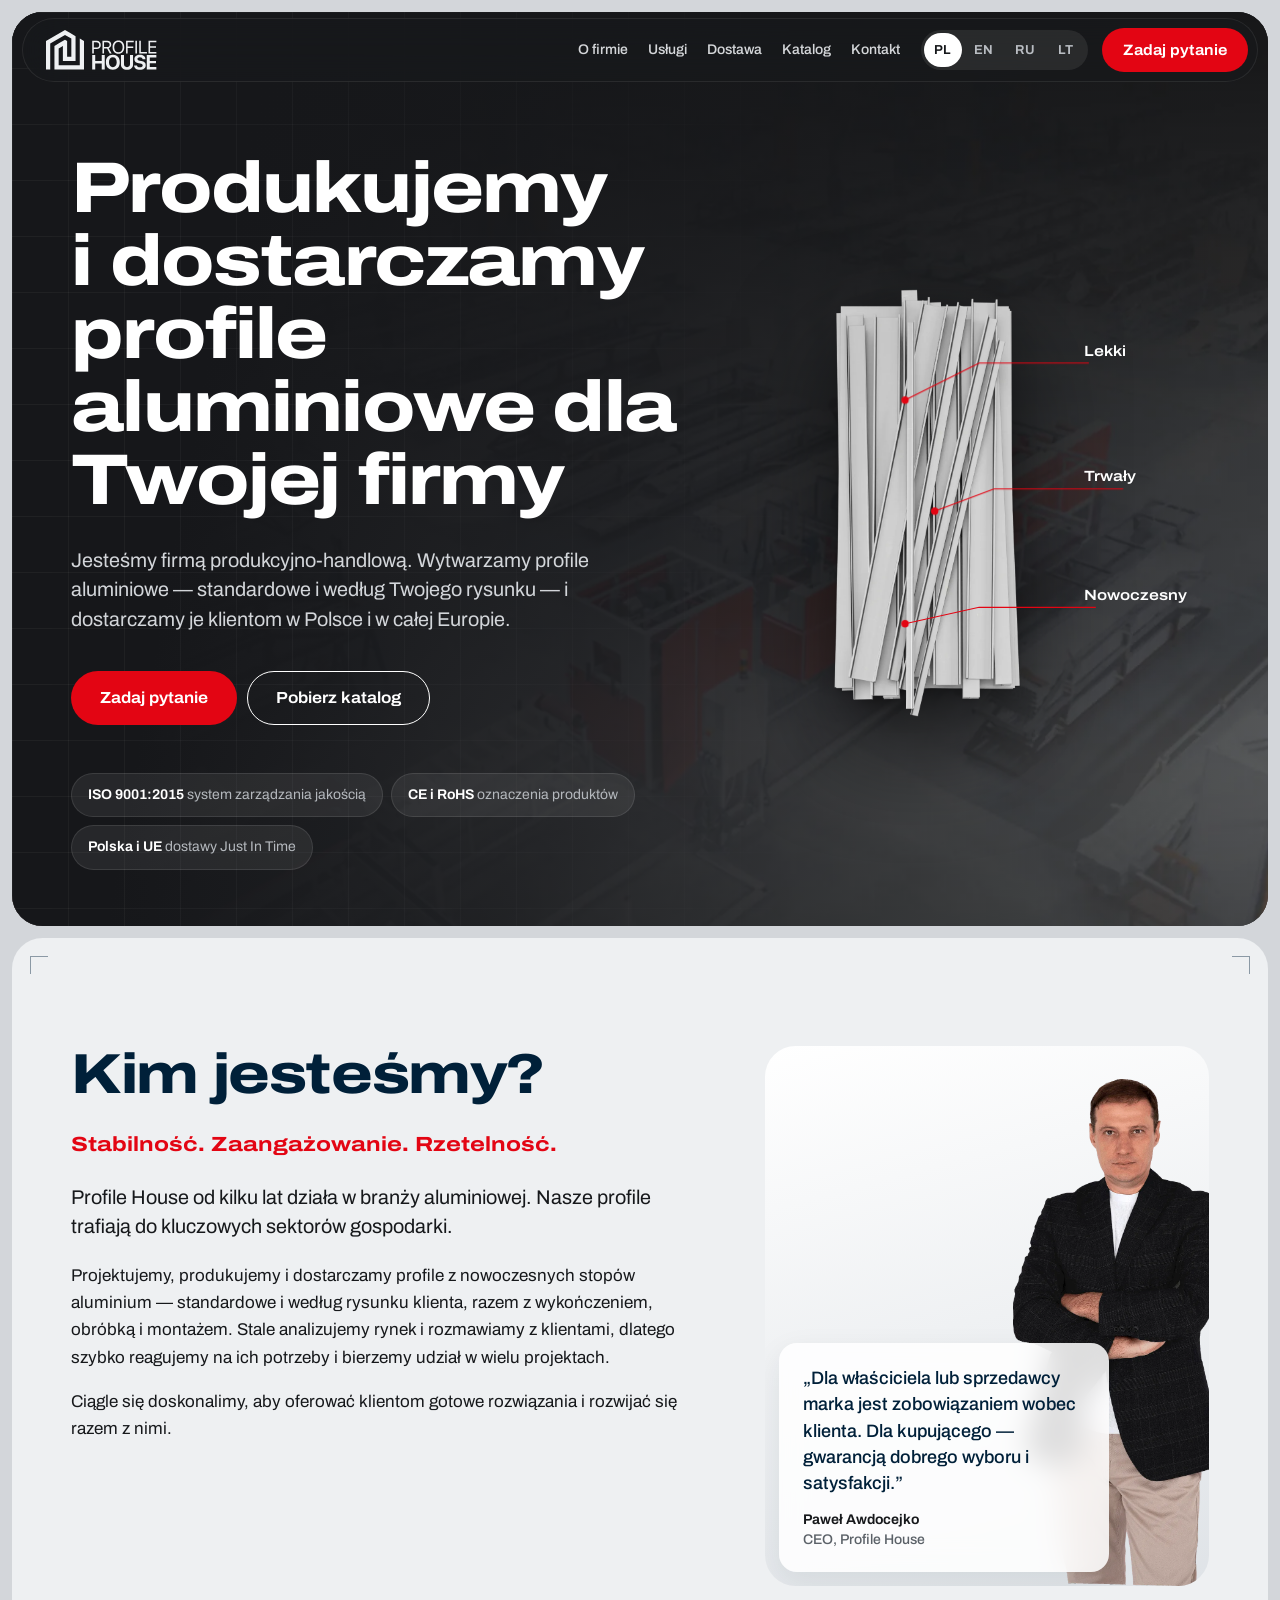
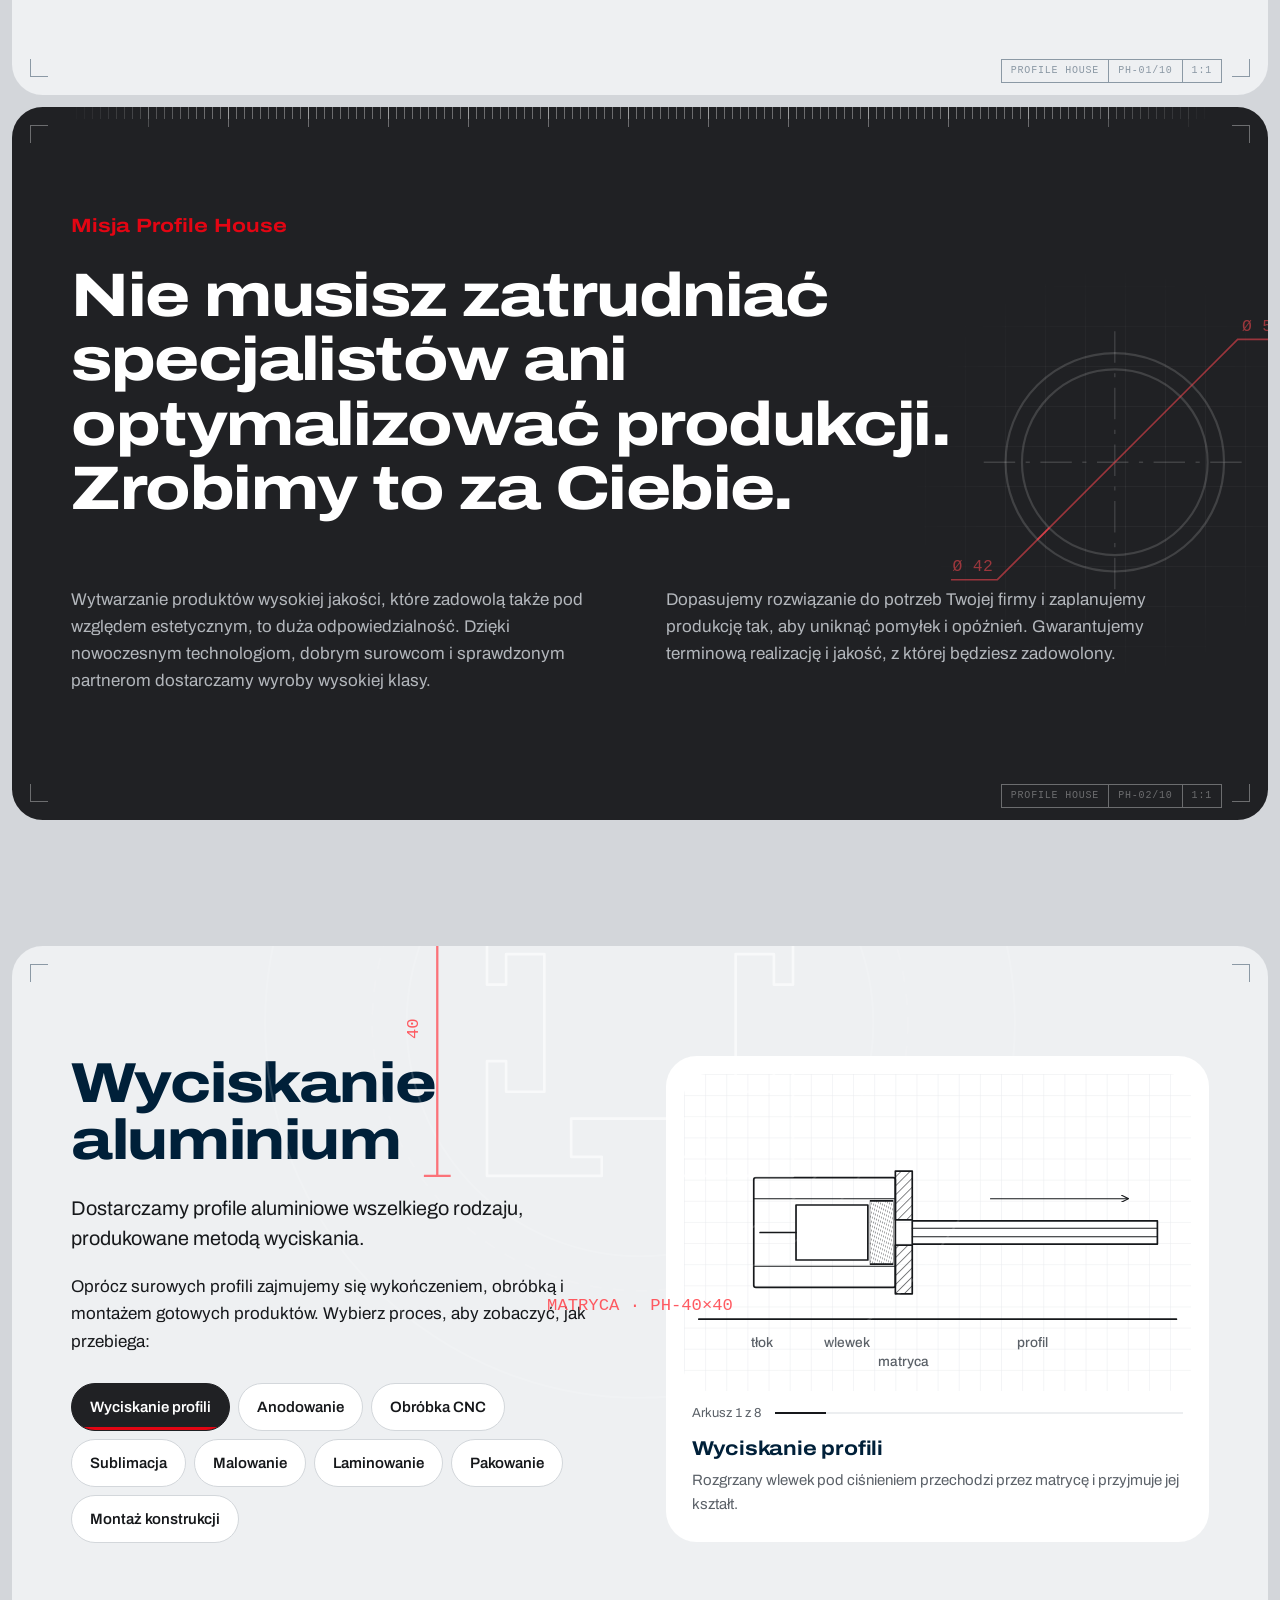
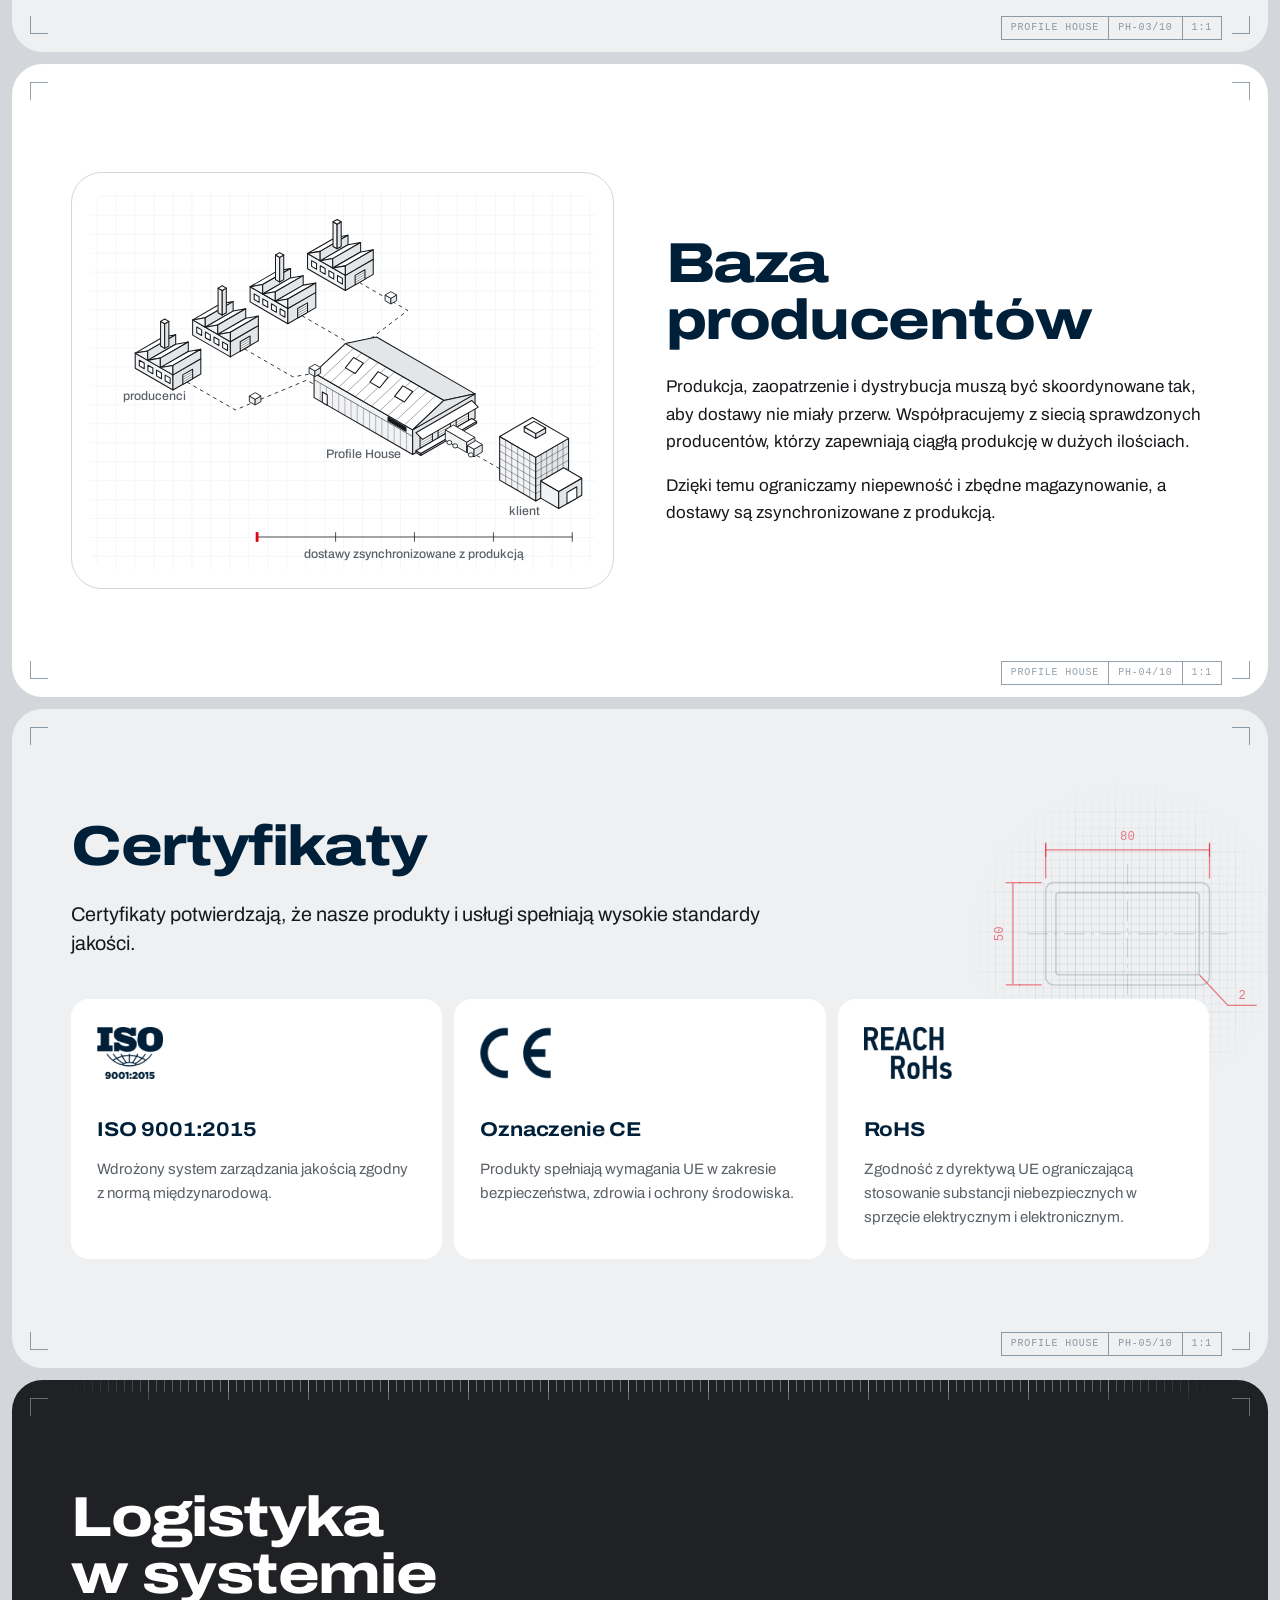
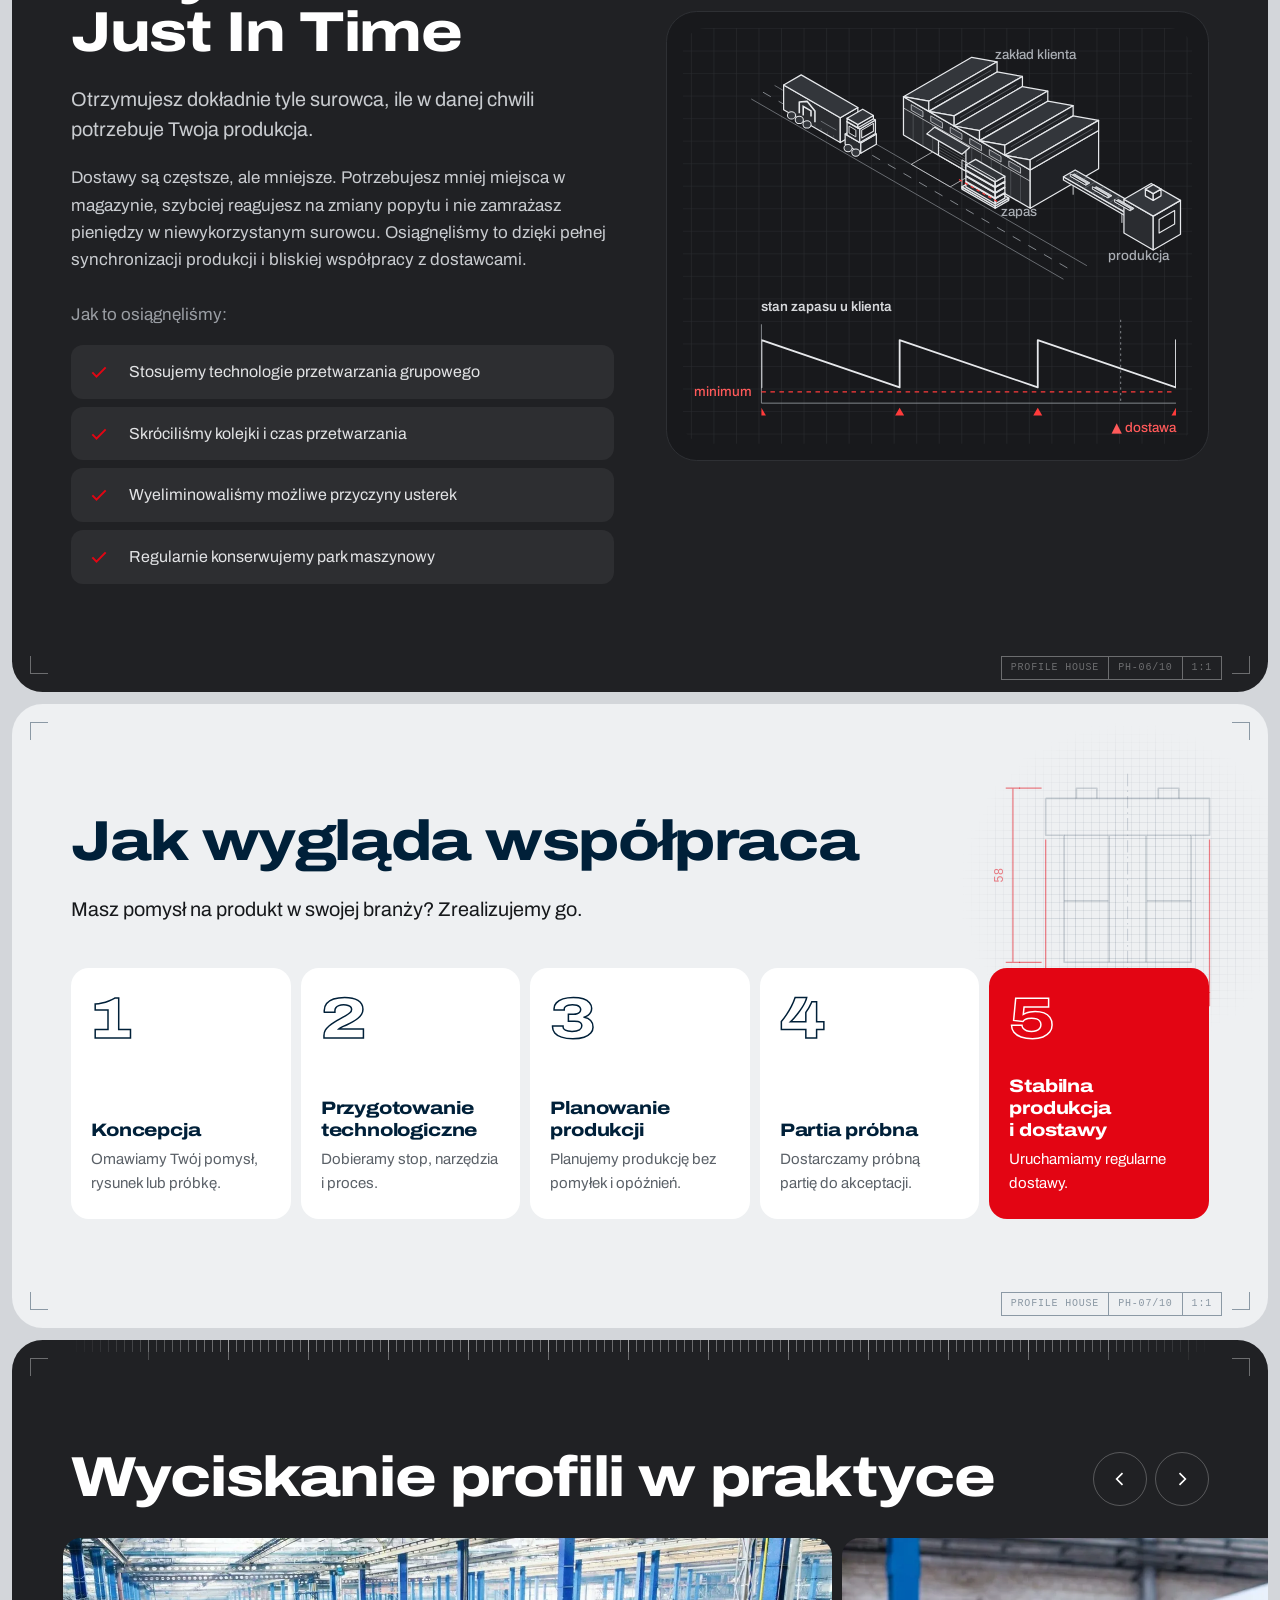
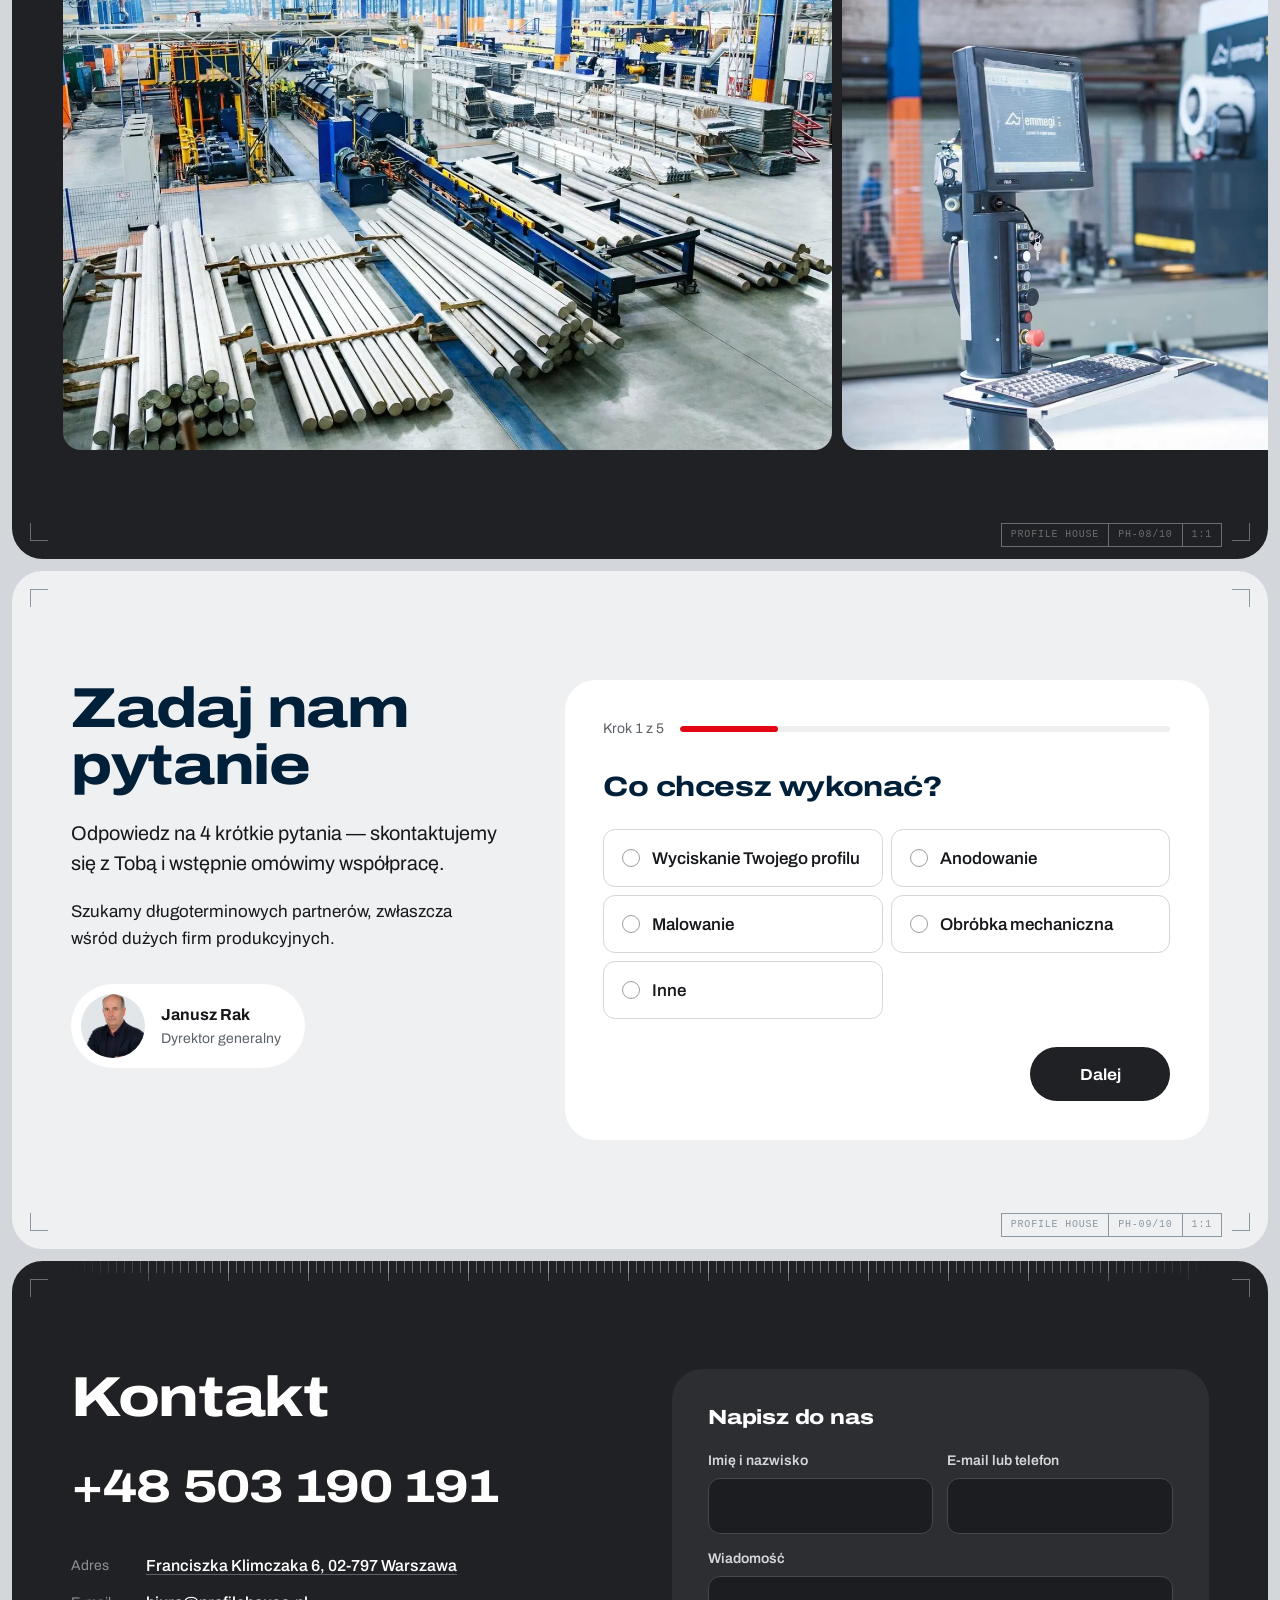
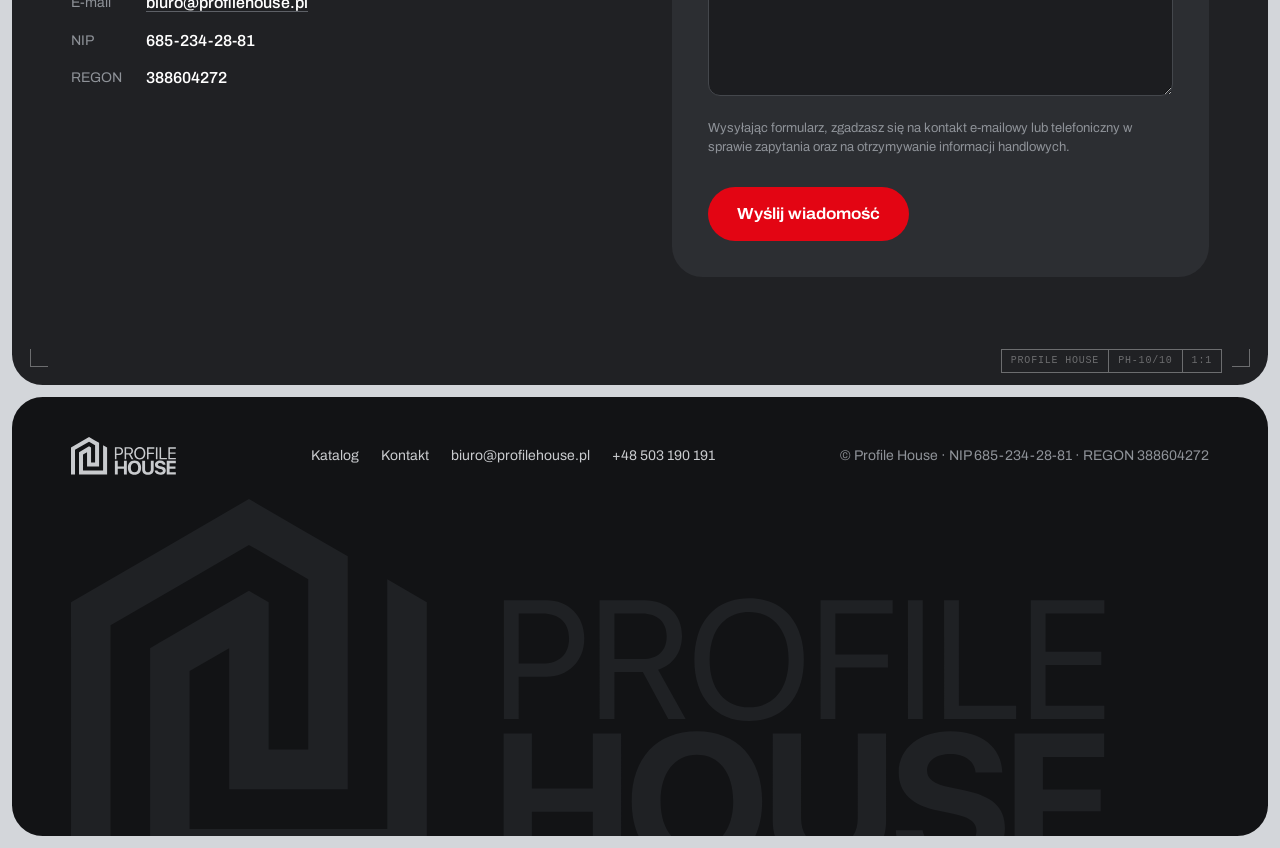
==== index.html @ 6f0127ea "Matryca z prostych bloków przesuwanych przez GPU, wewnątrz sekcji - brak przerysowywania przy przewi" ====
<!doctype html>
<html lang="pl">
<head>
<meta charset="utf-8">
<meta name="viewport" content="width=device-width,initial-scale=1">
<title>Profile House — producent i dostawca profili aluminiowych</title>
<meta name="description" content="Produkujemy i dostarczamy profile aluminiowe dla firm w Polsce i w Europie: wyciskanie, anodowanie, obróbka CNC, malowanie, montaż. Dostawy Just In Time.">
<link rel="canonical" href="https://profilehouse.pl/">
<link rel="alternate" hreflang="pl" href="https://profilehouse.pl/">
<link rel="alternate" hreflang="en" href="https://profilehouse.pl/en/">
<link rel="alternate" hreflang="ru" href="https://profilehouse.pl/ru/">
<link rel="alternate" hreflang="lt" href="https://profilehouse.pl/lt/">
<link rel="alternate" hreflang="x-default" href="https://profilehouse.pl/">
<meta property="og:type" content="website">
<meta property="og:locale" content="pl_PL">
<meta property="og:title" content="Profile House — producent i dostawca profili aluminiowych">
<meta property="og:description" content="Produkujemy i dostarczamy profile aluminiowe dla firm w Polsce i w Europie: wyciskanie, anodowanie, obróbka CNC, malowanie, montaż. Dostawy Just In Time.">
<meta property="og:url" content="https://profilehouse.pl/">
<meta property="og:image" content="https://profilehouse.pl/assets/img/plant.webp">
<meta name="theme-color" content="#202124">
<link rel="icon" href="/assets/favicon.png" type="image/png">
<link rel="apple-touch-icon" href="/assets/apple-touch-icon.png">
<link rel="preload" href="/assets/fonts/archivo-latin-wdth-normal.woff2" as="font" type="font/woff2" crossorigin>
<link rel="stylesheet" href="/assets/site.css?v=b32b42c3">
<script src="/assets/site.js?v=36290773" defer></script>
</head>
<body>
<a class="skip" href="#main">Przejdź do treści</a>
<header class="hdr">
  <div class="wrap">
    <a class="logo" href="/" aria-label="Profile House — strona główna"><svg aria-hidden="true" focusable="false" xmlns="http://www.w3.org/2000/svg" width="243" height="80" viewBox="0 0 243 80" fill="none"> <path d="M92.4609 21.6348V47H95.625V37.9473H101.479C106.242 37.9473 109.635 34.5898 109.635 29.7734C109.635 24.9746 106.277 21.6348 101.514 21.6348H92.4609ZM95.625 24.4473H100.688C104.326 24.4473 106.383 26.416 106.383 29.7734C106.383 33.1484 104.309 35.1348 100.688 35.1348H95.625V24.4473ZM116.077 36.9629H122.142L127.574 47H131.283L125.411 36.4707C128.593 35.4688 130.509 32.7266 130.509 29.1934C130.509 24.623 127.31 21.6348 122.423 21.6348H112.913V47H116.077V36.9629ZM116.077 24.4473H122.001C125.271 24.4473 127.24 26.2578 127.24 29.2988C127.24 32.4102 125.394 34.168 122.142 34.168H116.077V24.4473ZM144.844 21.2129C137.655 21.2129 133.155 26.2754 133.155 34.3262C133.155 42.377 137.655 47.4219 144.844 47.4219C152.034 47.4219 156.534 42.377 156.534 34.3262C156.534 26.2754 152.034 21.2129 144.844 21.2129ZM144.844 24.1309C150.03 24.1309 153.282 28.0684 153.282 34.3262C153.282 40.5664 150.03 44.5039 144.844 44.5039C139.659 44.5039 136.407 40.5664 136.407 34.3262C136.407 28.0684 139.659 24.1309 144.844 24.1309ZM163.275 47V36.0137H174.508V33.2012H163.275V24.4824H175.51V21.6348H160.111V47H163.275ZM181.935 47V21.6348H178.771V47H181.935ZM201.895 44.1523H189.661V21.6348H186.497V47H201.895V44.1523ZM220.731 44.1523H208.18V35.4336H220.08V32.6211H208.18V24.4824H220.731V21.6348H205.016V47H220.731V44.1523ZM117.507 79V50.1118H111.461V61.8433H98.4482V50.1118H92.4023V79H98.4482V66.8281H111.461V79H117.507ZM133.704 49.6113C125.136 49.6113 119.771 55.3569 119.771 64.5659C119.771 73.7549 125.136 79.4805 133.704 79.4805C142.253 79.4805 147.638 73.7549 147.638 64.5659C147.638 55.3569 142.253 49.6113 133.704 49.6113ZM133.704 54.6562C138.429 54.6562 141.452 58.5 141.452 64.5659C141.452 70.6118 138.429 74.4355 133.704 74.4355C128.96 74.4355 125.937 70.6118 125.937 64.5659C125.937 58.5 128.98 54.6562 133.704 54.6562ZM155.948 50.1118H149.902V68.79C149.902 75.1562 154.606 79.4805 162.013 79.4805C169.401 79.4805 174.105 75.1562 174.105 68.79V50.1118H168.059V68.1895C168.059 71.8931 165.877 74.3154 162.013 74.3154C158.13 74.3154 155.948 71.8931 155.948 68.1895V50.1118ZM176.189 70.752C176.369 76.1973 180.954 79.4805 187.84 79.4805C195.067 79.4805 199.492 75.917 199.492 70.2715C199.492 65.8872 196.829 63.4248 190.723 62.2036L187.66 61.583C184.257 60.9023 182.855 59.8013 182.855 58.0195C182.855 55.8975 184.857 54.4961 187.84 54.4961C190.883 54.4961 193.025 55.9775 193.226 58.4399H198.931C198.831 53.1348 194.587 49.6113 187.84 49.6113C181.414 49.6113 176.809 53.1147 176.809 58.3999C176.809 62.7041 179.632 65.4668 185.398 66.6079L188.441 67.2085C192.064 67.9492 193.426 69.0303 193.426 70.9321C193.426 73.0542 191.224 74.6157 188 74.6157C184.717 74.6157 182.275 73.1743 181.894 70.752H176.189ZM220.694 73.9951H207.601V66.708H219.953V62.0635H207.601V55.0967H220.694V50.1118H201.555V79H220.694V73.9951Z" fill="currentColor"></path> <path fill-rule="evenodd" clip-rule="evenodd" d="M8.44483 79V26.9547C18.296 21.2388 28.1489 15.5212 38 9.80348L50.669 17.1548C50.669 29.2819 50.669 41.4074 50.669 53.5345H42.2207C42.2207 43.041 42.2207 32.5474 42.2207 22.0556L37.9982 19.6052C30.9615 23.6893 23.9247 27.7733 16.8879 31.8574C16.8879 47.5704 16.8879 63.287 16.8879 79C36.5902 79 56.2977 79 76 79V22.0556L67.5552 17.1548V70.5133C53.4816 70.5133 39.4046 70.5133 25.331 70.5133C25.331 59.2592 25.331 48.0087 25.331 36.7547L33.7758 31.8556C33.7758 41.9091 33.7758 51.9678 33.7758 62.0213C42.2207 62.0213 50.6673 62.0213 59.1121 62.0213C59.1121 45.4316 59.1121 28.8436 59.1121 12.2504C52.0736 8.1681 45.0385 4.08405 38 0C25.3327 7.35305 12.6673 14.7026 0 22.0556V70.5098L8.44483 79ZM0 78.9982L8.44483 79L0 70.5098V78.9982Z" fill="currentColor"></path> </svg> </a>
    <button class="burger" aria-expanded="false" aria-controls="menu" aria-label="Menu"><span></span><span></span><span></span></button>
    <div class="menu" id="menu">
      <nav class="nav" aria-label="Menu"><a href="/#o-firmie">O firmie</a><a href="/#uslugi">Usługi</a><a href="/#dostawa">Dostawa</a><a href="/katalog/">Katalog</a><a href="/#kontakt">Kontakt</a></nav>
      <div class="hdr-cta">
        <nav class="langs" aria-label="Język"><a href="/" hreflang="pl" lang="pl" title="Polski" aria-current="true">PL</a><a href="/en/" hreflang="en" lang="en" title="English">EN</a><a href="/ru/" hreflang="ru" lang="ru" title="Русский">RU</a><a href="/lt/" hreflang="lt" lang="lt" title="Lietuvių">LT</a></nav>
        <a class="hdr-tel" href="tel:+48503190191">+48 503 190 191</a>
        <a class="btn btn-primary" href="/#pytanie">Zadaj pytanie</a>
      </div>
    </div>
  </div>
</header>
<main id="main">
<section class="hero">
  <div class="hero-bg" aria-hidden="true"></div>
  <div class="wrap">
    <div>
      <h1>Produkujemy i dostarczamy profile aluminiowe dla Twojej firmy</h1>
      <p class="lead">Jesteśmy firmą produkcyjno-handlową. Wytwarzamy profile aluminiowe — standardowe i według Twojego rysunku — i dostarczamy je klientom w Polsce i w całej Europie.</p>
      <div class="btns">
        <a class="btn btn-primary" href="#pytanie">Zadaj pytanie</a>
        <a class="btn btn-ghost" href="/katalog/"><span>Pobierz katalog</span></a>
      </div>
      <div class="hero-facts"><span><b>ISO 9001:2015</b> system zarządzania jakością</span><span><b>CE i RoHS</b> oznaczenia produktów</span><span><b>Polska i UE</b> dostawy Just In Time</span></div>
    </div>
    <div class="spec" aria-hidden="true">
      <img src="/assets/img/hero-profiles.webp" alt="" width="649" height="1324" fetchpriority="high">
      <svg viewBox="0 0 560 600">
        <g><circle class="dot" cx="150" cy="150" r="5"/><path class="ldr" d="M150 150 L250 100 H540"/><text x="392" y="90">Lekki</text></g>
        <g><circle class="dot" cx="190" cy="300" r="5"/><path class="ldr" d="M190 300 L270 270 H540"/><text x="392" y="260">Trwały</text></g>
        <g><circle class="dot" cx="150" cy="452" r="5"/><path class="ldr" d="M150 452 L250 430 H540"/><text x="392" y="420">Nowoczesny</text></g>
      </svg>
    </div>
  </div>
</section>

<section class="sec" id="o-firmie"><div class="bp" aria-hidden="true"><i class="bp-c bp-c0"></i><i class="bp-c bp-c1"></i><i class="bp-c bp-c2"></i><i class="bp-c bp-c3"></i><div class="bp-stamp"><span>PROFILE HOUSE</span><span>PH-01/10</span><span>1:1</span></div></div>
  <div class="wrap split wide-a">
    <div class="a h-block">
      <h2>Kim jesteśmy?</h2>
      <p class="values">Stabilność. Zaangażowanie. Rzetelność.</p>
      <p class="lead">Profile House od kilku lat działa w branży aluminiowej. Nasze profile trafiają do kluczowych sektorów gospodarki.</p>
      <p>Projektujemy, produkujemy i dostarczamy profile z nowoczesnych stopów aluminium — standardowe i według rysunku klienta, razem z wykończeniem, obróbką i montażem. Stale analizujemy rynek i rozmawiamy z klientami, dlatego szybko reagujemy na ich potrzeby i bierzemy udział w wielu projektach.</p>
      <p>Ciągle się doskonalimy, aby oferować klientom gotowe rozwiązania i rozwijać się razem z nimi.</p>
    </div>
    <div class="b">
      <figure class="ceo">
        <blockquote>„Dla właściciela lub sprzedawcy marka jest zobowiązaniem wobec klienta. Dla kupującego — gwarancją dobrego wyboru i satysfakcji.”<cite><b>Paweł Awdocejko</b><br>CEO, Profile House</cite></blockquote>
        <img src="/assets/img/ceo.webp" alt="Paweł Awdocejko, CEO Profile House" loading="lazy" width="700" height="1663">
      </figure>
    </div>
  </div>
</section>

<section class="sec dark mission"><div class="bp" aria-hidden="true"><i class="bp-c bp-c0"></i><i class="bp-c bp-c1"></i><i class="bp-c bp-c2"></i><i class="bp-c bp-c3"></i><div class="bp-art bp-r"><div class="bp-grid"></div><svg class="bp-draw" viewBox="-70 -60 300 290" fill="none"><circle class="ln" pathLength="1" cx="80" cy="80" r="80"/><circle class="ln" pathLength="1" cx="80" cy="80" r="68"/><path class="cl" pathLength="1" d="M80 -16 V176 M-16 80 H176"/><path class="dim" pathLength="1" d="M23.4 136.6 L136.6 23.4 L170 -10 H206"/><text x="188" y="-16" text-anchor="middle">Ø 50</text><path class="dim" pathLength="1" d="M32 128 L-6 166 H-40"/><text x="-24" y="160" text-anchor="middle">Ø 42</text></svg></div><div class="bp-stamp"><span>PROFILE HOUSE</span><span>PH-02/10</span><span>1:1</span></div></div>
  <div class="wrap">
    <h2 class="kicker-h">Misja Profile House</h2>
    <p class="statement">Nie musisz zatrudniać specjalistów ani optymalizować produkcji. Zrobimy to za Ciebie.</p>
    <div class="split"><p class="a">Wytwarzanie produktów wysokiej jakości, które zadowolą także pod względem estetycznym, to duża odpowiedzialność. Dzięki nowoczesnym technologiom, dobrym surowcom i sprawdzonym partnerom dostarczamy wyroby wysokiej klasy.</p><p class="b">Dopasujemy rozwiązanie do potrzeb Twojej firmy i zaplanujemy produkcję tak, aby uniknąć pomyłek i opóźnień. Gwarantujemy terminową realizację i jakość, z której będziesz zadowolony.</p></div>
  </div>
</section>

<section class="sec" id="uslugi" data-die="matryca"><div class="bp" aria-hidden="true"><i class="bp-c bp-c0"></i><i class="bp-c bp-c1"></i><i class="bp-c bp-c2"></i><i class="bp-c bp-c3"></i><div class="bp-stamp"><span>PROFILE HOUSE</span><span>PH-03/10</span><span>1:1</span></div></div>
  <div class="wrap split center">
    <div class="a h-block">
      <h2>Wyciskanie aluminium</h2>
      <p class="lead">Dostarczamy profile aluminiowe wszelkiego rodzaju, produkowane metodą wyciskania.</p>
      <p>Oprócz surowych profili zajmujemy się wykończeniem, obróbką i montażem gotowych produktów. Wybierz proces, aby zobaczyć, jak przebiega:</p>
      <ul class="svc-list" data-proc-chips><li><button type="button" class="chip" data-step="0" data-desc="Rozgrzany wlewek pod ciśnieniem przechodzi przez matrycę i przyjmuje jej kształt." aria-pressed="true">Wyciskanie profili</button></li><li><button type="button" class="chip" data-step="1" data-desc="Elektrochemiczna powłoka tlenkowa chroni profil przed korozją i może nadać mu kolor." aria-pressed="false">Anodowanie</button></li><li><button type="button" class="chip" data-step="2" data-desc="Wiercimy, frezujemy i tniemy profile na wymiar według rysunku." aria-pressed="false">Obróbka CNC</button></li><li><button type="button" class="chip" data-step="3" data-desc="Wzór, na przykład drewna, przenosimy z papieru na powierzchnię profilu w wysokiej temperaturze." aria-pressed="false">Sublimacja</button></li><li><button type="button" class="chip" data-step="4" data-desc="Pokrywamy profil trwałą powłoką lakierniczą w wybranym kolorze." aria-pressed="false">Malowanie</button></li><li><button type="button" class="chip" data-step="5" data-desc="Rolki dociskają folię dekoracyjną lub ochronną do powierzchni profilu." aria-pressed="false">Laminowanie</button></li><li><button type="button" class="chip" data-step="6" data-desc="Układamy profile w wiązki, spinamy taśmą i zabezpieczamy do transportu." aria-pressed="false">Pakowanie</button></li><li><button type="button" class="chip" data-step="7" data-desc="Z gotowych profili składamy kompletne konstrukcje." aria-pressed="false">Montaż konstrukcji</button></li></ul>
    </div>
    <figure class="b proc" data-proc>
      <svg class="proc-svg" viewBox="0 0 480 300" role="img" aria-labelledby="proc-title">
  <defs>
    <pattern id="pgrid" width="20" height="20" patternUnits="userSpaceOnUse"><path d="M20 0H0V20" fill="none" stroke="#e9ebee" stroke-width="1"/></pattern>
    <pattern id="phatch" width="6" height="6" patternUnits="userSpaceOnUse" patternTransform="rotate(45)"><path d="M0 0V6" stroke="#16181b" stroke-width="1"/></pattern>
    <pattern id="phatch2" width="5" height="5" patternUnits="userSpaceOnUse" patternTransform="rotate(-45)"><path d="M0 0V5" stroke="#16181b" stroke-width="1.6"/></pattern>
    <marker id="parr" viewBox="0 0 10 10" refX="9" refY="5" markerWidth="7" markerHeight="7" orient="auto"><path d="M0 0L10 5L0 10" fill="none" stroke="#16181b" stroke-width="1.5"/></marker>
  </defs>
  <rect width="480" height="300" fill="url(#pgrid)"/>

  <!-- 1 Wytłaczanie -->
  <g class="stage" data-s="0">
    <path class="ln draw" pathLength="1" d="M14 232H466"/>
    <rect class="ln draw" pathLength="1" x="66" y="98" width="134" height="104" rx="2"/>
    <path class="ln draw thin" pathLength="1" d="M66 118H200M66 182H200"/>
    <rect class="ln hatch billet" x="110" y="120" width="88" height="60"/>
    <g class="ram"><rect class="ln wf" x="40" y="124" width="68" height="52"/><path class="ln" d="M6 150H40"/></g>
    <rect class="ln hatch" x="200" y="92" width="16" height="46"/><rect class="ln hatch" x="200" y="162" width="16" height="46"/>
    <g class="extr"><rect class="ln wf" x="216" y="139" width="232" height="22"/><path class="ln thin" d="M216 146H448M216 154H448"/></g>
    <path class="ln thin draw" pathLength="1" d="M290 118H420" marker-end="url(#parr)"/>
    <g class="lbls" text-anchor="middle"><text x="74" y="258">tłok</text><text x="154" y="258">wlewek</text><text x="208" y="276">matryca</text><text x="330" y="258">profil</text></g>
  </g>

  <!-- 2 Anodowanie -->
  <g class="stage" data-s="1">
    <path class="ln draw" pathLength="1" d="M50 46H430"/>
    <path class="ln draw" pathLength="1" d="M106 112V252H374V112"/>
    <path class="ln thin wave" d="M117 150q11-6 22 0t22 0t22 0t22 0t22 0t22 0t22 0t22 0t22 0t22 0t22 0"/>
    <path class="ln thick" d="M126 138V236M354 138V236"/>
    <g class="lbls"><text x="121" y="132">+</text><text x="349" y="132">−</text></g>
    <g class="dip"><path class="ln thin" d="M200-140V188M280-140V188"/><rect class="ln wf" x="165" y="188" width="150" height="22"/><path class="ln thin" d="M165 199H315"/></g>
    <g class="bubbles"><circle cx="180" cy="230" r="3"/><circle cx="214" cy="236" r="2.5"/><circle cx="250" cy="228" r="3.5"/><circle cx="286" cy="234" r="2.5"/><circle cx="306" cy="226" r="3"/></g>
    <g class="lbls"><text x="240" y="276" text-anchor="middle">kąpiel elektrolityczna</text></g>
  </g>

  <!-- 3 Obróbka CNC -->
  <g class="stage" data-s="2">
    <path class="ln draw" pathLength="1" d="M24 30H456"/>
    <rect class="ln draw" pathLength="1" x="40" y="216" width="400" height="14"/>
    <rect class="ln hatch" x="66" y="176" width="16" height="40"/><rect class="ln hatch" x="398" y="176" width="16" height="40"/>
    <rect class="ln wf" x="60" y="190" width="360" height="26"/>
    <g class="holes"><circle class="ln wf" cx="130" cy="203" r="5"/><circle class="ln wf" cx="200" cy="203" r="5"/><circle class="ln wf" cx="270" cy="203" r="5"/><circle class="ln wf" cx="340" cy="203" r="5"/></g>
    <g class="spindle"><rect class="ln wf" x="-24" y="30" width="48" height="66"/><path class="ln thin" d="M-24 48H24M-24 60H24"/><rect class="ln wf" x="-10" y="96" width="20" height="30"/><path class="ln wf" d="M-4 126V158L0 170L4 158V126Z"/></g>
    <g class="lbls"><text x="240" y="258" text-anchor="middle">wiercenie według rysunku</text></g>
  </g>

  <!-- 4 Sublimacja -->
  <g class="stage" data-s="3">
    <rect class="ln hatch draw" pathLength="1" x="50" y="64" width="380" height="26"/>
    <g class="heat"><path class="ln thin" d="M90 100q6 8 0 16t0 16"/><path class="ln thin" d="M150 100q6 8 0 16t0 16"/><path class="ln thin" d="M210 100q6 8 0 16t0 16"/><path class="ln thin" d="M270 100q6 8 0 16t0 16"/><path class="ln thin" d="M330 100q6 8 0 16t0 16"/><path class="ln thin" d="M390 100q6 8 0 16t0 16"/></g>
    <path class="ln thin dashed" d="M40 146H440"/>
    <rect class="ln wf" x="50" y="152" width="380" height="40"/>
    <g class="grain">
      <path class="ln thin draw2" pathLength="1" d="M50 161C150 156 250 169 430 161"/>
      <path class="ln thin draw2" pathLength="1" d="M50 171C140 177 220 160 270 168S360 176 430 172"/>
      <path class="ln thin draw2" pathLength="1" d="M50 182C160 186 300 177 430 183"/>
      <ellipse class="ln thin draw2" pathLength="1" cx="262" cy="171" rx="16" ry="5"/>
    </g>
    <g class="lbls"><text x="50" y="56">grzałka</text><text x="430" y="140" text-anchor="end">papier transferowy</text><text x="240" y="222" text-anchor="middle">wzór drewna na profilu</text></g>
  </g>

  <!-- 5 Malowanie -->
  <g class="stage" data-s="4">
    <path class="ln draw" pathLength="1" d="M30 40H450"/>
    <rect class="ln wf" x="60" y="180" width="360" height="34"/>
    <rect class="coat" x="60" y="180" width="360" height="34" fill="url(#phatch2)"/>
    <rect class="ln" x="60" y="180" width="360" height="34" fill="none"/>
    <g class="gun">
      <path class="ln thin" d="M60 40V66"/>
      <rect class="ln wf" x="40" y="66" width="40" height="40" rx="3"/>
      <path class="ln wf" d="M80 80H112V92H80"/>
      <path class="ln wf" d="M55 106H65L62 126H58Z"/>
      <path class="ln thin dashed" d="M60 126L38 178M60 126L82 178"/>
      <g class="spray"><circle cx="52" cy="146" r="1.4"/><circle cx="66" cy="152" r="1.4"/><circle cx="58" cy="162" r="1.4"/><circle cx="72" cy="168" r="1.4"/><circle cx="46" cy="170" r="1.4"/><circle cx="62" cy="140" r="1.4"/></g>
    </g>
    <g class="lbls"><text x="60" y="242">powłoka lakiernicza</text></g>
  </g>

  <!-- 6 Laminowanie -->
  <g class="stage" data-s="5">
    <g class="roll"><circle class="ln wf" cx="96" cy="70" r="26"/><circle class="ln" cx="96" cy="70" r="8"/><path class="ln thin" d="M96 44V96M70 70H122"/></g>
    <path class="ln draw" pathLength="1" d="M114 89L228 160"/>
    <rect class="ln wf" x="30" y="165" width="420" height="26"/>
    <path class="ln thin" d="M30 178H450"/>
    <path class="layer" pathLength="1" d="M240 164H450"/>
    <g class="roll"><circle class="ln wf" cx="240" cy="136" r="28"/><path class="ln thin" d="M240 108V164M212 136H268M220 116L260 156M260 116L220 156"/><circle class="ln" cx="240" cy="136" r="5"/></g>
    <g class="roll rev"><circle class="ln wf" cx="240" cy="220" r="28"/><path class="ln thin" d="M240 192V248M212 220H268M220 200L260 240M260 200L220 240"/><circle class="ln" cx="240" cy="220" r="5"/></g>
    <path class="ln thin draw" pathLength="1" d="M300 268H420" marker-end="url(#parr)"/>
    <g class="lbls"><text x="128" y="66">folia</text><text x="276" y="118">rolki dociskowe</text></g>
  </g>

  <!-- 7 Pakowanie -->
  <g class="stage" data-s="6">
    <rect class="ln draw" pathLength="1" x="100" y="236" width="280" height="12"/>
    <path class="ln draw" pathLength="1" d="M112 248V266H140V248M226 248V266H254V248M340 248V266H368V248"/>
    <g class="bar b1"><rect class="ln wf" x="120" y="212" width="240" height="22"/><path class="ln thin" d="M120 223H360"/></g>
    <g class="bar b2"><rect class="ln wf" x="120" y="188" width="240" height="22"/><path class="ln thin" d="M120 199H360"/></g>
    <g class="bar b3"><rect class="ln wf" x="120" y="164" width="240" height="22"/><path class="ln thin" d="M120 175H360"/></g>
    <g class="bar b4"><rect class="ln wf" x="120" y="140" width="240" height="22"/><path class="ln thin" d="M120 151H360"/></g>
    <rect class="ln strap s1" pathLength="1" x="164" y="136" width="12" height="100"/>
    <rect class="ln strap s2" pathLength="1" x="304" y="136" width="12" height="100"/>
    <g class="tag"><path class="ln thin" d="M240 136V116"/><rect class="ln wf" x="208" y="90" width="64" height="26" rx="3"/><text x="226" y="108" class="tagt">PH</text></g>
  </g>

  <!-- 8 Montaż konstrukcji -->
  <g class="stage" data-s="7">
    <g class="fb ft"><rect class="ln wf" x="140" y="60" width="200" height="20"/></g>
    <g class="fb fbm"><rect class="ln wf" x="140" y="220" width="200" height="20"/></g>
    <g class="fb fl"><rect class="ln wf" x="140" y="60" width="20" height="180"/></g>
    <g class="fb fr"><rect class="ln wf" x="320" y="60" width="20" height="180"/></g>
    <path class="ln thin miter" d="M140 60L160 80M340 60L320 80M140 240L160 220M340 240L320 220"/>
    <rect class="ln thin dashed glass" x="172" y="92" width="136" height="116"/>
    <g class="screws"><circle class="ln wf" cx="150" cy="70" r="3.5"/><circle class="ln wf" cx="330" cy="70" r="3.5"/><circle class="ln wf" cx="150" cy="230" r="3.5"/><circle class="ln wf" cx="330" cy="230" r="3.5"/></g>
    <g class="dims"><path class="ln thin" d="M140 40H340M140 34V46M340 34V46M370 60V240M364 60H376M364 240H376"/><text x="226" y="34">1200</text><text x="378" y="154">900</text></g>
  </g>
</svg>

      <figcaption class="proc-cap">
        <div class="proc-meta"><span data-proc-num data-tpl="Arkusz {n} z {t}">Arkusz 1 z 8</span><span class="proc-bar"><i data-proc-bar></i></span></div>
        <b id="proc-title" data-proc-name>Wyciskanie profili</b>
        <p data-proc-desc>Rozgrzany wlewek pod ciśnieniem przechodzi przez matrycę i przyjmuje jej kształt.</p>
      </figcaption>
    </figure>
  </div>
</section>

<section class="sec white"><div class="bp" aria-hidden="true"><i class="bp-c bp-c0"></i><i class="bp-c bp-c1"></i><i class="bp-c bp-c2"></i><i class="bp-c bp-c3"></i><div class="bp-stamp"><span>PROFILE HOUSE</span><span>PH-04/10</span><span>1:1</span></div></div>
  <div class="wrap split center">
    <figure class="a proc net"><svg class="net-svg" viewBox="-207 -105 533 399" role="img" aria-label="Schemat: producenci dostarczają towar do Profile House, a stamtąd trafia on do klienta">
<defs><pattern id="ngrid" width="20" height="20" patternUnits="userSpaceOnUse"><path d="M20 0H0V20" fill="none" stroke="#e9ebee" stroke-width="1"/></pattern></defs>
<rect x="-207" y="-105" width="533" height="399" fill="url(#ngrid)"/>
<path class="route" d="M77.1 -8.5 L128.2 21.0 L63.2 70.5 L76.2 78.0" fill="none" stroke="#16181b" stroke-width="0.9" stroke-dasharray="4 4"/>
<path class="route" d="M16.5 26.5 L67.5 56.0 L49.4 78.5 L62.4 86.0" fill="none" stroke="#16181b" stroke-width="0.9" stroke-dasharray="4 4"/>
<path class="route" d="M-44.2 61.5 L6.9 91.0 L35.5 86.5 L48.5 94.0" fill="none" stroke="#16181b" stroke-width="0.9" stroke-dasharray="4 4"/>
<path class="route" d="M-104.8 96.5 L-53.7 126.0 L21.7 94.5 L34.6 102.0" fill="none" stroke="#16181b" stroke-width="0.9" stroke-dasharray="4 4"/>
<path class="route" d="M173.2 158.0 L235.6 194.0" fill="none" stroke="#16181b" stroke-width="0.9" stroke-dasharray="4 4"/>
<g class="fac"><polygon points="22.5,-23.0 62.4,0.0 62.4,-16.0 22.5,-39.0" fill="#f2f3f5" stroke="#16181b" stroke-width="1.1" stroke-linejoin="round"/><polygon points="91.8,-17.0 62.4,0.0 62.4,-16.0 91.8,-33.0" fill="#e3e6e9" stroke="#16181b" stroke-width="1.1" stroke-linejoin="round"/><polygon points="52.0,-56.0 65.2,-58.3 35.8,-41.3 22.5,-39.0" fill="#ffffff" stroke="#16181b" stroke-width="1.1" stroke-linejoin="round"/><polygon points="22.5,-39.0 35.8,-31.3 35.8,-41.3" fill="#f2f3f5" stroke="#16181b" stroke-width="1.1" stroke-linejoin="round"/><polygon points="65.2,-48.3 35.8,-31.3 35.8,-41.3 65.2,-58.3" fill="#e3e6e9" stroke="#16181b" stroke-width="1.1" stroke-linejoin="round" class="glass"/><polygon points="65.2,-48.3 78.5,-50.7 49.1,-33.7 35.8,-31.3" fill="#ffffff" stroke="#16181b" stroke-width="1.1" stroke-linejoin="round"/><polygon points="35.8,-31.3 49.1,-23.7 49.1,-33.7" fill="#f2f3f5" stroke="#16181b" stroke-width="1.1" stroke-linejoin="round"/><polygon points="78.5,-40.7 49.1,-23.7 49.1,-33.7 78.5,-50.7" fill="#e3e6e9" stroke="#16181b" stroke-width="1.1" stroke-linejoin="round" class="glass"/><polygon points="78.5,-40.7 91.8,-43.0 62.4,-26.0 49.1,-23.7" fill="#ffffff" stroke="#16181b" stroke-width="1.1" stroke-linejoin="round"/><polygon points="49.1,-23.7 62.4,-16.0 62.4,-26.0" fill="#f2f3f5" stroke="#16181b" stroke-width="1.1" stroke-linejoin="round"/><polygon points="91.8,-33.0 62.4,-16.0 62.4,-26.0 91.8,-43.0" fill="#e3e6e9" stroke="#16181b" stroke-width="1.1" stroke-linejoin="round" class="glass"/><polygon points="26.8,-25.5 32.0,-22.5 32.0,-28.5 26.8,-31.5" fill="#fff" stroke="#16181b" stroke-width="1.1" stroke-linejoin="round" class="win w0"/><polygon points="35.9,-20.2 41.1,-17.2 41.1,-23.2 35.9,-26.2" fill="#fff" stroke="#16181b" stroke-width="1.1" stroke-linejoin="round" class="win w1"/><polygon points="45.0,-15.0 50.2,-12.0 50.2,-18.0 45.0,-21.0" fill="#fff" stroke="#16181b" stroke-width="1.1" stroke-linejoin="round" class="win w2"/><polygon points="54.1,-9.8 59.3,-6.8 59.3,-12.8 54.1,-15.8" fill="#fff" stroke="#16181b" stroke-width="1.1" stroke-linejoin="round" class="win w3"/><polygon points="83.1,-12.0 72.7,-6.0 72.7,-16.0 83.1,-22.0" fill="#fff" stroke="#16181b" stroke-width="1.1" stroke-linejoin="round"/><line x1="83.1" y1="-14.5" x2="72.7" y2="-8.5" stroke="#16181b" stroke-width="0.5"/><line x1="83.1" y1="-17.0" x2="72.7" y2="-11.0" stroke="#16181b" stroke-width="0.5"/><line x1="83.1" y1="-19.5" x2="72.7" y2="-13.5" stroke="#16181b" stroke-width="0.5"/><polygon points="49.4,-46.5 53.7,-44.0 53.7,-70.0 49.4,-72.5" fill="#f2f3f5" stroke="#16181b" stroke-width="1.1" stroke-linejoin="round"/><polygon points="58.0,-46.5 53.7,-44.0 53.7,-70.0 58.0,-72.5" fill="#e3e6e9" stroke="#16181b" stroke-width="1.1" stroke-linejoin="round"/><polygon points="53.7,-75.0 58.0,-72.5 53.7,-70.0 49.4,-72.5" fill="#ffffff" stroke="#16181b" stroke-width="1.1" stroke-linejoin="round"/><g class="smoke s0"><circle cx="53.7" cy="-76.5" r="3" fill="#fff" stroke="#16181b" stroke-width="0.8"/><circle cx="53.7" cy="-76.5" r="3.6" fill="#fff" stroke="#16181b" stroke-width="0.8"/><circle cx="53.7" cy="-76.5" r="4.2" fill="#fff" stroke="#16181b" stroke-width="0.8"/></g></g>
<g class="fac"><polygon points="-38.1,12.0 1.7,35.0 1.7,19.0 -38.1,-4.0" fill="#f2f3f5" stroke="#16181b" stroke-width="1.1" stroke-linejoin="round"/><polygon points="31.2,18.0 1.7,35.0 1.7,19.0 31.2,2.0" fill="#e3e6e9" stroke="#16181b" stroke-width="1.1" stroke-linejoin="round"/><polygon points="-8.7,-21.0 4.6,-23.3 -24.8,-6.3 -38.1,-4.0" fill="#ffffff" stroke="#16181b" stroke-width="1.1" stroke-linejoin="round"/><polygon points="-38.1,-4.0 -24.8,3.7 -24.8,-6.3" fill="#f2f3f5" stroke="#16181b" stroke-width="1.1" stroke-linejoin="round"/><polygon points="4.6,-13.3 -24.8,3.7 -24.8,-6.3 4.6,-23.3" fill="#e3e6e9" stroke="#16181b" stroke-width="1.1" stroke-linejoin="round" class="glass"/><polygon points="4.6,-13.3 17.9,-15.7 -11.5,1.3 -24.8,3.7" fill="#ffffff" stroke="#16181b" stroke-width="1.1" stroke-linejoin="round"/><polygon points="-24.8,3.7 -11.5,11.3 -11.5,1.3" fill="#f2f3f5" stroke="#16181b" stroke-width="1.1" stroke-linejoin="round"/><polygon points="17.9,-5.7 -11.5,11.3 -11.5,1.3 17.9,-15.7" fill="#e3e6e9" stroke="#16181b" stroke-width="1.1" stroke-linejoin="round" class="glass"/><polygon points="17.9,-5.7 31.2,-8.0 1.7,9.0 -11.5,11.3" fill="#ffffff" stroke="#16181b" stroke-width="1.1" stroke-linejoin="round"/><polygon points="-11.5,11.3 1.7,19.0 1.7,9.0" fill="#f2f3f5" stroke="#16181b" stroke-width="1.1" stroke-linejoin="round"/><polygon points="31.2,2.0 1.7,19.0 1.7,9.0 31.2,-8.0" fill="#e3e6e9" stroke="#16181b" stroke-width="1.1" stroke-linejoin="round" class="glass"/><polygon points="-33.8,9.5 -28.6,12.5 -28.6,6.5 -33.8,3.5" fill="#fff" stroke="#16181b" stroke-width="1.1" stroke-linejoin="round" class="win w1"/><polygon points="-24.7,14.8 -19.5,17.8 -19.5,11.8 -24.7,8.8" fill="#fff" stroke="#16181b" stroke-width="1.1" stroke-linejoin="round" class="win w2"/><polygon points="-15.6,20.0 -10.4,23.0 -10.4,17.0 -15.6,14.0" fill="#fff" stroke="#16181b" stroke-width="1.1" stroke-linejoin="round" class="win w3"/><polygon points="-6.5,25.2 -1.3,28.2 -1.3,22.2 -6.5,19.2" fill="#fff" stroke="#16181b" stroke-width="1.1" stroke-linejoin="round" class="win w0"/><polygon points="22.5,23.0 12.1,29.0 12.1,19.0 22.5,13.0" fill="#fff" stroke="#16181b" stroke-width="1.1" stroke-linejoin="round"/><line x1="22.5" y1="20.5" x2="12.1" y2="26.5" stroke="#16181b" stroke-width="0.5"/><line x1="22.5" y1="18.0" x2="12.1" y2="24.0" stroke="#16181b" stroke-width="0.5"/><line x1="22.5" y1="15.5" x2="12.1" y2="21.5" stroke="#16181b" stroke-width="0.5"/><polygon points="-11.3,-11.5 -6.9,-9.0 -6.9,-35.0 -11.3,-37.5" fill="#f2f3f5" stroke="#16181b" stroke-width="1.1" stroke-linejoin="round"/><polygon points="-2.6,-11.5 -6.9,-9.0 -6.9,-35.0 -2.6,-37.5" fill="#e3e6e9" stroke="#16181b" stroke-width="1.1" stroke-linejoin="round"/><polygon points="-6.9,-40.0 -2.6,-37.5 -6.9,-35.0 -11.3,-37.5" fill="#ffffff" stroke="#16181b" stroke-width="1.1" stroke-linejoin="round"/><g class="smoke s1"><circle cx="-6.9" cy="-41.5" r="3" fill="#fff" stroke="#16181b" stroke-width="0.8"/><circle cx="-6.9" cy="-41.5" r="3.6" fill="#fff" stroke="#16181b" stroke-width="0.8"/><circle cx="-6.9" cy="-41.5" r="4.2" fill="#fff" stroke="#16181b" stroke-width="0.8"/></g></g>
<g class="fac"><polygon points="-98.7,47.0 -58.9,70.0 -58.9,54.0 -98.7,31.0" fill="#f2f3f5" stroke="#16181b" stroke-width="1.1" stroke-linejoin="round"/><polygon points="-29.4,53.0 -58.9,70.0 -58.9,54.0 -29.4,37.0" fill="#e3e6e9" stroke="#16181b" stroke-width="1.1" stroke-linejoin="round"/><polygon points="-69.3,14.0 -56.0,11.7 -85.4,28.7 -98.7,31.0" fill="#ffffff" stroke="#16181b" stroke-width="1.1" stroke-linejoin="round"/><polygon points="-98.7,31.0 -85.4,38.7 -85.4,28.7" fill="#f2f3f5" stroke="#16181b" stroke-width="1.1" stroke-linejoin="round"/><polygon points="-56.0,21.7 -85.4,38.7 -85.4,28.7 -56.0,11.7" fill="#e3e6e9" stroke="#16181b" stroke-width="1.1" stroke-linejoin="round" class="glass"/><polygon points="-56.0,21.7 -42.7,19.3 -72.2,36.3 -85.4,38.7" fill="#ffffff" stroke="#16181b" stroke-width="1.1" stroke-linejoin="round"/><polygon points="-85.4,38.7 -72.2,46.3 -72.2,36.3" fill="#f2f3f5" stroke="#16181b" stroke-width="1.1" stroke-linejoin="round"/><polygon points="-42.7,29.3 -72.2,46.3 -72.2,36.3 -42.7,19.3" fill="#e3e6e9" stroke="#16181b" stroke-width="1.1" stroke-linejoin="round" class="glass"/><polygon points="-42.7,29.3 -29.4,27.0 -58.9,44.0 -72.2,46.3" fill="#ffffff" stroke="#16181b" stroke-width="1.1" stroke-linejoin="round"/><polygon points="-72.2,46.3 -58.9,54.0 -58.9,44.0" fill="#f2f3f5" stroke="#16181b" stroke-width="1.1" stroke-linejoin="round"/><polygon points="-29.4,37.0 -58.9,54.0 -58.9,44.0 -29.4,27.0" fill="#e3e6e9" stroke="#16181b" stroke-width="1.1" stroke-linejoin="round" class="glass"/><polygon points="-94.4,44.5 -89.2,47.5 -89.2,41.5 -94.4,38.5" fill="#fff" stroke="#16181b" stroke-width="1.1" stroke-linejoin="round" class="win w2"/><polygon points="-85.3,49.8 -80.1,52.8 -80.1,46.8 -85.3,43.8" fill="#fff" stroke="#16181b" stroke-width="1.1" stroke-linejoin="round" class="win w3"/><polygon points="-76.2,55.0 -71.0,58.0 -71.0,52.0 -76.2,49.0" fill="#fff" stroke="#16181b" stroke-width="1.1" stroke-linejoin="round" class="win w0"/><polygon points="-67.1,60.2 -61.9,63.2 -61.9,57.2 -67.1,54.2" fill="#fff" stroke="#16181b" stroke-width="1.1" stroke-linejoin="round" class="win w1"/><polygon points="-38.1,58.0 -48.5,64.0 -48.5,54.0 -38.1,48.0" fill="#fff" stroke="#16181b" stroke-width="1.1" stroke-linejoin="round"/><line x1="-38.1" y1="55.5" x2="-48.5" y2="61.5" stroke="#16181b" stroke-width="0.5"/><line x1="-38.1" y1="53.0" x2="-48.5" y2="59.0" stroke="#16181b" stroke-width="0.5"/><line x1="-38.1" y1="50.5" x2="-48.5" y2="56.5" stroke="#16181b" stroke-width="0.5"/><polygon points="-71.9,23.5 -67.5,26.0 -67.5,0.0 -71.9,-2.5" fill="#f2f3f5" stroke="#16181b" stroke-width="1.1" stroke-linejoin="round"/><polygon points="-63.2,23.5 -67.5,26.0 -67.5,0.0 -63.2,-2.5" fill="#e3e6e9" stroke="#16181b" stroke-width="1.1" stroke-linejoin="round"/><polygon points="-67.5,-5.0 -63.2,-2.5 -67.5,0.0 -71.9,-2.5" fill="#ffffff" stroke="#16181b" stroke-width="1.1" stroke-linejoin="round"/><g class="smoke s2"><circle cx="-67.5" cy="-6.5" r="3" fill="#fff" stroke="#16181b" stroke-width="0.8"/><circle cx="-67.5" cy="-6.5" r="3.6" fill="#fff" stroke="#16181b" stroke-width="0.8"/><circle cx="-67.5" cy="-6.5" r="4.2" fill="#fff" stroke="#16181b" stroke-width="0.8"/></g></g>
<g class="fac"><polygon points="-159.3,82.0 -119.5,105.0 -119.5,89.0 -159.3,66.0" fill="#f2f3f5" stroke="#16181b" stroke-width="1.1" stroke-linejoin="round"/><polygon points="-90.1,88.0 -119.5,105.0 -119.5,89.0 -90.1,72.0" fill="#e3e6e9" stroke="#16181b" stroke-width="1.1" stroke-linejoin="round"/><polygon points="-129.9,49.0 -116.6,46.7 -146.1,63.7 -159.3,66.0" fill="#ffffff" stroke="#16181b" stroke-width="1.1" stroke-linejoin="round"/><polygon points="-159.3,66.0 -146.1,73.7 -146.1,63.7" fill="#f2f3f5" stroke="#16181b" stroke-width="1.1" stroke-linejoin="round"/><polygon points="-116.6,56.7 -146.1,73.7 -146.1,63.7 -116.6,46.7" fill="#e3e6e9" stroke="#16181b" stroke-width="1.1" stroke-linejoin="round" class="glass"/><polygon points="-116.6,56.7 -103.3,54.3 -132.8,71.3 -146.1,73.7" fill="#ffffff" stroke="#16181b" stroke-width="1.1" stroke-linejoin="round"/><polygon points="-146.1,73.7 -132.8,81.3 -132.8,71.3" fill="#f2f3f5" stroke="#16181b" stroke-width="1.1" stroke-linejoin="round"/><polygon points="-103.3,64.3 -132.8,81.3 -132.8,71.3 -103.3,54.3" fill="#e3e6e9" stroke="#16181b" stroke-width="1.1" stroke-linejoin="round" class="glass"/><polygon points="-103.3,64.3 -90.1,62.0 -119.5,79.0 -132.8,81.3" fill="#ffffff" stroke="#16181b" stroke-width="1.1" stroke-linejoin="round"/><polygon points="-132.8,81.3 -119.5,89.0 -119.5,79.0" fill="#f2f3f5" stroke="#16181b" stroke-width="1.1" stroke-linejoin="round"/><polygon points="-90.1,72.0 -119.5,89.0 -119.5,79.0 -90.1,62.0" fill="#e3e6e9" stroke="#16181b" stroke-width="1.1" stroke-linejoin="round" class="glass"/><polygon points="-155.0,79.5 -149.8,82.5 -149.8,76.5 -155.0,73.5" fill="#fff" stroke="#16181b" stroke-width="1.1" stroke-linejoin="round" class="win w3"/><polygon points="-145.9,84.8 -140.7,87.8 -140.7,81.8 -145.9,78.8" fill="#fff" stroke="#16181b" stroke-width="1.1" stroke-linejoin="round" class="win w0"/><polygon points="-136.8,90.0 -131.6,93.0 -131.6,87.0 -136.8,84.0" fill="#fff" stroke="#16181b" stroke-width="1.1" stroke-linejoin="round" class="win w1"/><polygon points="-127.7,95.2 -122.5,98.2 -122.5,92.2 -127.7,89.2" fill="#fff" stroke="#16181b" stroke-width="1.1" stroke-linejoin="round" class="win w2"/><polygon points="-98.7,93.0 -109.1,99.0 -109.1,89.0 -98.7,83.0" fill="#fff" stroke="#16181b" stroke-width="1.1" stroke-linejoin="round"/><line x1="-98.7" y1="90.5" x2="-109.1" y2="96.5" stroke="#16181b" stroke-width="0.5"/><line x1="-98.7" y1="88.0" x2="-109.1" y2="94.0" stroke="#16181b" stroke-width="0.5"/><line x1="-98.7" y1="85.5" x2="-109.1" y2="91.5" stroke="#16181b" stroke-width="0.5"/><polygon points="-132.5,58.5 -128.2,61.0 -128.2,35.0 -132.5,32.5" fill="#f2f3f5" stroke="#16181b" stroke-width="1.1" stroke-linejoin="round"/><polygon points="-123.8,58.5 -128.2,61.0 -128.2,35.0 -123.8,32.5" fill="#e3e6e9" stroke="#16181b" stroke-width="1.1" stroke-linejoin="round"/><polygon points="-128.2,30.0 -123.8,32.5 -128.2,35.0 -132.5,32.5" fill="#ffffff" stroke="#16181b" stroke-width="1.1" stroke-linejoin="round"/><g class="smoke s3"><circle cx="-128.2" cy="28.5" r="3" fill="#fff" stroke="#16181b" stroke-width="0.8"/><circle cx="-128.2" cy="28.5" r="3.6" fill="#fff" stroke="#16181b" stroke-width="0.8"/><circle cx="-128.2" cy="28.5" r="4.2" fill="#fff" stroke="#16181b" stroke-width="0.8"/></g></g>
<g class="hubg"><polygon points="29.4,113.0 133.4,173.0 133.4,147.0 29.4,87.0" fill="#f2f3f5" stroke="#16181b" stroke-width="1.1" stroke-linejoin="round"/><polygon points="199.2,135.0 133.4,173.0 133.4,147.0 199.2,109.0" fill="#e3e6e9" stroke="#16181b" stroke-width="1.1" stroke-linejoin="round"/><polygon points="95.3,49.0 199.2,109.0 166.3,116.0 62.4,56.0" fill="#e3e6e9" stroke="#16181b" stroke-width="1.1" stroke-linejoin="round"/><polygon points="62.4,56.0 166.3,116.0 133.4,147.0 29.4,87.0" fill="#ffffff" stroke="#16181b" stroke-width="1.1" stroke-linejoin="round"/><polygon points="199.2,109.0 166.3,116.0 133.4,147.0" fill="#e3e6e9" stroke="#16181b" stroke-width="1.1" stroke-linejoin="round"/><line x1="71.0" y1="61.0" x2="38.1" y2="92.0" stroke="#16181b" stroke-width="0.4"/><line x1="79.7" y1="66.0" x2="46.8" y2="97.0" stroke="#16181b" stroke-width="0.4"/><line x1="88.3" y1="71.0" x2="55.4" y2="102.0" stroke="#16181b" stroke-width="0.4"/><line x1="97.0" y1="76.0" x2="64.1" y2="107.0" stroke="#16181b" stroke-width="0.4"/><line x1="105.7" y1="81.0" x2="72.7" y2="112.0" stroke="#16181b" stroke-width="0.4"/><line x1="114.3" y1="86.0" x2="81.4" y2="117.0" stroke="#16181b" stroke-width="0.4"/><line x1="123.0" y1="91.0" x2="90.1" y2="122.0" stroke="#16181b" stroke-width="0.4"/><line x1="131.6" y1="96.0" x2="98.7" y2="127.0" stroke="#16181b" stroke-width="0.4"/><line x1="140.3" y1="101.0" x2="107.4" y2="132.0" stroke="#16181b" stroke-width="0.4"/><line x1="149.0" y1="106.0" x2="116.0" y2="137.0" stroke="#16181b" stroke-width="0.4"/><line x1="157.6" y1="111.0" x2="124.7" y2="142.0" stroke="#16181b" stroke-width="0.4"/><polygon points="71.0,70.6 81.4,76.6 72.7,87.6 62.4,81.6" fill="#fff" stroke="#16181b" stroke-width="1.1" stroke-linejoin="round" class="glass"/><polygon points="97.0,85.6 107.4,91.6 98.7,102.6 88.3,96.6" fill="#fff" stroke="#16181b" stroke-width="1.1" stroke-linejoin="round" class="glass"/><polygon points="123.0,100.6 133.4,106.6 124.7,117.6 114.3,111.6" fill="#fff" stroke="#16181b" stroke-width="1.1" stroke-linejoin="round" class="glass"/><line x1="29.4" y1="94.0" x2="133.4" y2="154.0" stroke="#16181b" stroke-width="0.6"/><line x1="35.9" y1="116.8" x2="35.9" y2="97.8" stroke="#16181b" stroke-width="0.3"/><line x1="42.4" y1="120.5" x2="42.4" y2="101.5" stroke="#16181b" stroke-width="0.3"/><line x1="48.9" y1="124.2" x2="48.9" y2="105.2" stroke="#16181b" stroke-width="0.3"/><line x1="55.4" y1="128.0" x2="55.4" y2="109.0" stroke="#16181b" stroke-width="0.3"/><line x1="61.9" y1="131.8" x2="61.9" y2="112.8" stroke="#16181b" stroke-width="0.3"/><line x1="68.4" y1="135.5" x2="68.4" y2="116.5" stroke="#16181b" stroke-width="0.3"/><line x1="74.9" y1="139.2" x2="74.9" y2="120.2" stroke="#16181b" stroke-width="0.3"/><line x1="81.4" y1="143.0" x2="81.4" y2="124.0" stroke="#16181b" stroke-width="0.3"/><line x1="87.9" y1="146.8" x2="87.9" y2="127.8" stroke="#16181b" stroke-width="0.3"/><line x1="94.4" y1="150.5" x2="94.4" y2="131.5" stroke="#16181b" stroke-width="0.3"/><line x1="100.9" y1="154.2" x2="100.9" y2="135.2" stroke="#16181b" stroke-width="0.3"/><line x1="107.4" y1="158.0" x2="107.4" y2="139.0" stroke="#16181b" stroke-width="0.3"/><line x1="113.9" y1="161.8" x2="113.9" y2="142.8" stroke="#16181b" stroke-width="0.3"/><line x1="120.4" y1="165.5" x2="120.4" y2="146.5" stroke="#16181b" stroke-width="0.3"/><line x1="126.9" y1="169.2" x2="126.9" y2="150.2" stroke="#16181b" stroke-width="0.3"/><polygon points="38.1,118.0 43.3,121.0 43.3,110.0 38.1,107.0" fill="#fff" stroke="#16181b" stroke-width="1.1" stroke-linejoin="round"/><polygon points="192.3,137.0 179.3,144.5 179.3,129.5 192.3,122.0" fill="#fff" stroke="#16181b" stroke-width="1.1" stroke-linejoin="round" class="dock d0"/><line x1="192.3" y1="134.5" x2="179.3" y2="142.0" stroke="#16181b" stroke-width="0.4"/><line x1="192.3" y1="132.0" x2="179.3" y2="139.5" stroke="#16181b" stroke-width="0.4"/><line x1="192.3" y1="129.5" x2="179.3" y2="137.0" stroke="#16181b" stroke-width="0.4"/><line x1="192.3" y1="127.0" x2="179.3" y2="134.5" stroke="#16181b" stroke-width="0.4"/><line x1="192.3" y1="124.5" x2="179.3" y2="132.0" stroke="#16181b" stroke-width="0.4"/><polygon points="173.2,148.0 160.2,155.5 160.2,140.5 173.2,133.0" fill="#fff" stroke="#16181b" stroke-width="1.1" stroke-linejoin="round" class="dock d1"/><line x1="173.2" y1="145.5" x2="160.2" y2="153.0" stroke="#16181b" stroke-width="0.4"/><line x1="173.2" y1="143.0" x2="160.2" y2="150.5" stroke="#16181b" stroke-width="0.4"/><line x1="173.2" y1="140.5" x2="160.2" y2="148.0" stroke="#16181b" stroke-width="0.4"/><line x1="173.2" y1="138.0" x2="160.2" y2="145.5" stroke="#16181b" stroke-width="0.4"/><line x1="173.2" y1="135.5" x2="160.2" y2="143.0" stroke="#16181b" stroke-width="0.4"/><polygon points="154.2,159.0 141.2,166.5 141.2,151.5 154.2,144.0" fill="#fff" stroke="#16181b" stroke-width="1.1" stroke-linejoin="round" class="dock d2"/><line x1="154.2" y1="156.5" x2="141.2" y2="164.0" stroke="#16181b" stroke-width="0.4"/><line x1="154.2" y1="154.0" x2="141.2" y2="161.5" stroke="#16181b" stroke-width="0.4"/><line x1="154.2" y1="151.5" x2="141.2" y2="159.0" stroke="#16181b" stroke-width="0.4"/><line x1="154.2" y1="149.0" x2="141.2" y2="156.5" stroke="#16181b" stroke-width="0.4"/><line x1="154.2" y1="146.5" x2="141.2" y2="154.0" stroke="#16181b" stroke-width="0.4"/><polygon points="195.7,116.0 136.8,150.0 143.8,157.0 202.6,123.0" fill="#ffffff" stroke="#16181b" stroke-width="1.1" stroke-linejoin="round"/><polygon points="136.8,171.0 142.0,174.0 142.0,172.0 136.8,169.0" fill="#f2f3f5" stroke="#16181b" stroke-width="1.1" stroke-linejoin="round"/><polygon points="200.9,140.0 142.0,174.0 142.0,172.0 200.9,138.0" fill="#e3e6e9" stroke="#16181b" stroke-width="1.1" stroke-linejoin="round"/><polygon points="195.7,135.0 200.9,138.0 142.0,172.0 136.8,169.0" fill="#ffffff" stroke="#16181b" stroke-width="1.1" stroke-linejoin="round"/><polygon points="107.4,137.5 126.4,148.5 126.4,144.5 107.4,133.5" fill="#16181b" stroke="#16181b" stroke-width="1.1" stroke-linejoin="round"/></g>
<g class="cli"><polygon points="225.2,200.0 263.3,222.0 263.3,176.0 225.2,154.0" fill="#f2f3f5" stroke="#16181b" stroke-width="1.1" stroke-linejoin="round"/><polygon points="297.9,202.0 263.3,222.0 263.3,176.0 297.9,156.0" fill="#e3e6e9" stroke="#16181b" stroke-width="1.1" stroke-linejoin="round"/><polygon points="259.8,134.0 297.9,156.0 263.3,176.0 225.2,154.0" fill="#ffffff" stroke="#16181b" stroke-width="1.1" stroke-linejoin="round"/><line x1="225.2" y1="192.3" x2="263.3" y2="214.3" stroke="#16181b" stroke-width="0.4"/><line x1="297.9" y1="194.3" x2="263.3" y2="214.3" stroke="#16181b" stroke-width="0.4"/><line x1="225.2" y1="184.7" x2="263.3" y2="206.7" stroke="#16181b" stroke-width="0.4"/><line x1="297.9" y1="186.7" x2="263.3" y2="206.7" stroke="#16181b" stroke-width="0.4"/><line x1="225.2" y1="177.0" x2="263.3" y2="199.0" stroke="#16181b" stroke-width="0.4"/><line x1="297.9" y1="179.0" x2="263.3" y2="199.0" stroke="#16181b" stroke-width="0.4"/><line x1="225.2" y1="169.3" x2="263.3" y2="191.3" stroke="#16181b" stroke-width="0.4"/><line x1="297.9" y1="171.3" x2="263.3" y2="191.3" stroke="#16181b" stroke-width="0.4"/><line x1="225.2" y1="161.7" x2="263.3" y2="183.7" stroke="#16181b" stroke-width="0.4"/><line x1="297.9" y1="163.7" x2="263.3" y2="183.7" stroke="#16181b" stroke-width="0.4"/><line x1="231.5" y1="203.7" x2="231.5" y2="157.7" stroke="#16181b" stroke-width="0.4"/><line x1="292.1" y1="205.3" x2="292.1" y2="159.3" stroke="#16181b" stroke-width="0.4"/><line x1="237.9" y1="207.3" x2="237.9" y2="161.3" stroke="#16181b" stroke-width="0.4"/><line x1="286.4" y1="208.7" x2="286.4" y2="162.7" stroke="#16181b" stroke-width="0.4"/><line x1="244.2" y1="211.0" x2="244.2" y2="165.0" stroke="#16181b" stroke-width="0.4"/><line x1="280.6" y1="212.0" x2="280.6" y2="166.0" stroke="#16181b" stroke-width="0.4"/><line x1="250.6" y1="214.7" x2="250.6" y2="168.7" stroke="#16181b" stroke-width="0.4"/><line x1="274.8" y1="215.3" x2="274.8" y2="169.3" stroke="#16181b" stroke-width="0.4"/><line x1="256.9" y1="218.3" x2="256.9" y2="172.3" stroke="#16181b" stroke-width="0.4"/><line x1="269.0" y1="218.7" x2="269.0" y2="172.7" stroke="#16181b" stroke-width="0.4"/><polygon points="251.1,149.0 263.3,156.0 263.3,151.0 251.1,144.0" fill="#f2f3f5" stroke="#16181b" stroke-width="1.1" stroke-linejoin="round"/><polygon points="273.7,150.0 263.3,156.0 263.3,151.0 273.7,145.0" fill="#e3e6e9" stroke="#16181b" stroke-width="1.1" stroke-linejoin="round"/><polygon points="261.5,138.0 273.7,145.0 263.3,151.0 251.1,144.0" fill="#ffffff" stroke="#16181b" stroke-width="1.1" stroke-linejoin="round"/><polygon points="268.5,219.0 287.5,230.0 287.5,212.0 268.5,201.0" fill="#f2f3f5" stroke="#16181b" stroke-width="1.1" stroke-linejoin="round"/><polygon points="311.8,216.0 287.5,230.0 287.5,212.0 311.8,198.0" fill="#e3e6e9" stroke="#16181b" stroke-width="1.1" stroke-linejoin="round"/><polygon points="292.7,187.0 311.8,198.0 287.5,212.0 268.5,201.0" fill="#ffffff" stroke="#16181b" stroke-width="1.1" stroke-linejoin="round"/><polygon points="306.6,219.0 296.2,225.0 296.2,213.0 306.6,207.0" fill="#fff" stroke="#16181b" stroke-width="1.1" stroke-linejoin="round" class="dock d9"/></g>
<g opacity="0"><polygon points="-6.1,0.0 0.0,3.5 0.0,-2.5 -6.1,-6.0" fill="#f2f3f5" stroke="#16181b" stroke-width="0.9" stroke-linejoin="round"/><polygon points="6.1,0.0 0.0,3.5 0.0,-2.5 6.1,-6.0" fill="#e3e6e9" stroke="#16181b" stroke-width="0.9" stroke-linejoin="round"/><polygon points="0.0,-9.5 6.1,-6.0 0.0,-2.5 -6.1,-6.0" fill="#ffffff" stroke="#16181b" stroke-width="0.9" stroke-linejoin="round"/><animateMotion dur="3.6s" repeatCount="indefinite" begin="0.0s" path="M77.1 -8.5 L128.2 21.0 L63.2 70.5 L76.2 78.0" keyPoints="0;1;1" keyTimes="0;0.9;1" calcMode="linear"/><animate attributeName="opacity" values="0;1;1;0;0" keyTimes="0;0.06;0.8;0.86;1" dur="3.6s" begin="0.0s" repeatCount="indefinite"/></g>
<g opacity="0"><polygon points="-6.1,0.0 0.0,3.5 0.0,-2.5 -6.1,-6.0" fill="#f2f3f5" stroke="#16181b" stroke-width="0.9" stroke-linejoin="round"/><polygon points="6.1,0.0 0.0,3.5 0.0,-2.5 6.1,-6.0" fill="#e3e6e9" stroke="#16181b" stroke-width="0.9" stroke-linejoin="round"/><polygon points="0.0,-9.5 6.1,-6.0 0.0,-2.5 -6.1,-6.0" fill="#ffffff" stroke="#16181b" stroke-width="0.9" stroke-linejoin="round"/><animateMotion dur="3.6s" repeatCount="indefinite" begin="0.9s" path="M16.5 26.5 L67.5 56.0 L49.4 78.5 L62.4 86.0" keyPoints="0;1;1" keyTimes="0;0.9;1" calcMode="linear"/><animate attributeName="opacity" values="0;1;1;0;0" keyTimes="0;0.06;0.8;0.86;1" dur="3.6s" begin="0.9s" repeatCount="indefinite"/></g>
<g opacity="0"><polygon points="-6.1,0.0 0.0,3.5 0.0,-2.5 -6.1,-6.0" fill="#f2f3f5" stroke="#16181b" stroke-width="0.9" stroke-linejoin="round"/><polygon points="6.1,0.0 0.0,3.5 0.0,-2.5 6.1,-6.0" fill="#e3e6e9" stroke="#16181b" stroke-width="0.9" stroke-linejoin="round"/><polygon points="0.0,-9.5 6.1,-6.0 0.0,-2.5 -6.1,-6.0" fill="#ffffff" stroke="#16181b" stroke-width="0.9" stroke-linejoin="round"/><animateMotion dur="3.6s" repeatCount="indefinite" begin="1.8s" path="M-44.2 61.5 L6.9 91.0 L35.5 86.5 L48.5 94.0" keyPoints="0;1;1" keyTimes="0;0.9;1" calcMode="linear"/><animate attributeName="opacity" values="0;1;1;0;0" keyTimes="0;0.06;0.8;0.86;1" dur="3.6s" begin="1.8s" repeatCount="indefinite"/></g>
<g opacity="0"><polygon points="-6.1,0.0 0.0,3.5 0.0,-2.5 -6.1,-6.0" fill="#f2f3f5" stroke="#16181b" stroke-width="0.9" stroke-linejoin="round"/><polygon points="6.1,0.0 0.0,3.5 0.0,-2.5 6.1,-6.0" fill="#e3e6e9" stroke="#16181b" stroke-width="0.9" stroke-linejoin="round"/><polygon points="0.0,-9.5 6.1,-6.0 0.0,-2.5 -6.1,-6.0" fill="#ffffff" stroke="#16181b" stroke-width="0.9" stroke-linejoin="round"/><animateMotion dur="3.6s" repeatCount="indefinite" begin="2.7s" path="M-104.8 96.5 L-53.7 126.0 L21.7 94.5 L34.6 102.0" keyPoints="0;1;1" keyTimes="0;0.9;1" calcMode="linear"/><animate attributeName="opacity" values="0;1;1;0;0" keyTimes="0;0.06;0.8;0.86;1" dur="3.6s" begin="2.7s" repeatCount="indefinite"/></g>
<g opacity="0"><polygon points="-23.4,-10.5 -0.9,2.5 -0.9,-8.5 -23.4,-21.5" fill="#f2f3f5" stroke="#16181b" stroke-width="0.9" stroke-linejoin="round"/><polygon points="7.8,-2.5 -0.9,2.5 -0.9,-8.5 7.8,-13.5" fill="#e3e6e9" stroke="#16181b" stroke-width="0.9" stroke-linejoin="round"/><polygon points="-14.7,-26.5 7.8,-13.5 -0.9,-8.5 -23.4,-21.5" fill="#ffffff" stroke="#16181b" stroke-width="0.9" stroke-linejoin="round"/><polygon points="0.0,3.0 6.9,7.0 6.9,-1.0 0.0,-5.0" fill="#f2f3f5" stroke="#16181b" stroke-width="0.9" stroke-linejoin="round"/><polygon points="15.6,2.0 6.9,7.0 6.9,-1.0 15.6,-6.0" fill="#e3e6e9" stroke="#16181b" stroke-width="0.9" stroke-linejoin="round"/><polygon points="8.7,-10.0 15.6,-6.0 6.9,-1.0 0.0,-5.0" fill="#ffffff" stroke="#16181b" stroke-width="0.9" stroke-linejoin="round"/><ellipse cx="-19.1" cy="-8.0" rx="2.6" ry="2.2" fill="#fff" stroke="#16181b" stroke-width="0.9"/><ellipse cx="-13.0" cy="-4.5" rx="2.6" ry="2.2" fill="#fff" stroke="#16181b" stroke-width="0.9"/><ellipse cx="3.5" cy="5.0" rx="2.6" ry="2.2" fill="#fff" stroke="#16181b" stroke-width="0.9"/><animateMotion dur="3.6s" repeatCount="indefinite" path="M187.1 166.0 L206.1 177.0" keyPoints="0;1;1" keyTimes="0;0.85;1" calcMode="spline" keySplines="0.4 0 0.3 1;0 0 1 1"/><animate attributeName="opacity" values="0;1;1;0;0" keyTimes="0;0.08;0.8;0.88;1" dur="3.6s" repeatCount="indefinite"/></g>
<g class="sync"><line x1="-31.2" y1="260.0" x2="301.8" y2="260.0" stroke="#16181b" stroke-width="0.8"/><line x1="-31.2" y1="255.0" x2="-31.2" y2="265.0" stroke="#16181b" stroke-width="0.8"/><line x1="52.1" y1="255.0" x2="52.1" y2="265.0" stroke="#16181b" stroke-width="0.8"/><line x1="135.3" y1="255.0" x2="135.3" y2="265.0" stroke="#16181b" stroke-width="0.8"/><line x1="218.6" y1="255.0" x2="218.6" y2="265.0" stroke="#16181b" stroke-width="0.8"/><line x1="301.8" y1="255.0" x2="301.8" y2="265.0" stroke="#16181b" stroke-width="0.8"/><rect class="tick" x="-32.2" y="255.0" width="3" height="10" style="--run:333.0px"/><text x="135.3" y="282.0" text-anchor="middle">dostawy zsynchronizowane z produkcją</text></g>
<g class="lbls"><text x="-139.4" y="115.5" text-anchor="middle">producenci</text><text x="81.4" y="177.0" text-anchor="middle">Profile House</text><text x="251.1" y="237.0" text-anchor="middle">klient</text></g>
</svg>
</figure>
    <div class="b h-block">
      <h2>Baza producentów</h2>
      <p>Produkcja, zaopatrzenie i dystrybucja muszą być skoordynowane tak, aby dostawy nie miały przerw. Współpracujemy z siecią sprawdzonych producentów, którzy zapewniają ciągłą produkcję w dużych ilościach.</p>
      <p>Dzięki temu ograniczamy niepewność i zbędne magazynowanie, a dostawy są zsynchronizowane z produkcją.</p>
    </div>
  </div>
</section>

<section class="sec" id="certyfikaty"><div class="bp" aria-hidden="true"><i class="bp-c bp-c0"></i><i class="bp-c bp-c1"></i><i class="bp-c bp-c2"></i><i class="bp-c bp-c3"></i><div class="bp-art bp-tr"><div class="bp-grid"></div><svg class="bp-draw" viewBox="-70 -60 300 290" fill="none"><rect class="ln" pathLength="1" x="0" y="30" width="160" height="100" rx="8"/><rect class="ln" pathLength="1" x="10" y="40" width="140" height="80" rx="3"/><path class="cl" pathLength="1" d="M80 12 V148 M-18 80 H178"/><path class="dim" pathLength="1" d="M0 26 V-8 M160 26 V-8"/><path class="dim" pathLength="1" d="M0 -2 H160 M0 -9 V5 M160 -9 V5"/><text x="80.0" y="-12" text-anchor="middle">80</text><path class="dim" pathLength="1" d="M-4 30 H-26 M-4 130 H-26"/><path class="dim" pathLength="1" d="M-32 30 V130 M-39 30 H-25 M-39 130 H-25"/><text x="-42" y="80.0" text-anchor="middle" transform="rotate(-90 -42 80.0)">50</text><path class="dim" pathLength="1" d="M150 120 L178 150 H206"/><text x="192" y="144" text-anchor="middle">2</text></svg></div><div class="bp-stamp"><span>PROFILE HOUSE</span><span>PH-05/10</span><span>1:1</span></div></div>
  <div class="wrap">
    <div class="h-block"><h2>Certyfikaty</h2><p class="lead">Certyfikaty potwierdzają, że nasze produkty i usługi spełniają wysokie standardy jakości.</p></div>
    <div class="certs"><div class="cert"><img src="/assets/img/iso.webp" alt="" loading="lazy"><b>ISO 9001:2015</b><p>Wdrożony system zarządzania jakością zgodny z normą międzynarodową.</p></div><div class="cert"><img src="/assets/img/ce.webp" alt="" loading="lazy"><b>Oznaczenie CE</b><p>Produkty spełniają wymagania UE w zakresie bezpieczeństwa, zdrowia i ochrony środowiska.</p></div><div class="cert"><img src="/assets/img/rohs.webp" alt="" loading="lazy"><b>RoHS</b><p>Zgodność z dyrektywą UE ograniczającą stosowanie substancji niebezpiecznych w sprzęcie elektrycznym i elektronicznym.</p></div></div>
  </div>
</section>

<section class="sec dark" id="dostawa"><div class="bp" aria-hidden="true"><i class="bp-c bp-c0"></i><i class="bp-c bp-c1"></i><i class="bp-c bp-c2"></i><i class="bp-c bp-c3"></i><div class="bp-stamp"><span>PROFILE HOUSE</span><span>PH-06/10</span><span>1:1</span></div></div>
  <div class="wrap split center">
    <div class="a h-block">
      <h2>Logistyka w systemie Just In Time</h2>
      <p class="lead">Otrzymujesz dokładnie tyle surowca, ile w danej chwili potrzebuje Twoja produkcja.</p>
      <p>Dostawy są częstsze, ale mniejsze. Potrzebujesz mniej miejsca w magazynie, szybciej reagujesz na zmiany popytu i nie zamrażasz pieniędzy w niewykorzystanym surowcu. Osiągnęliśmy to dzięki pełnej synchronizacji produkcji i bliskiej współpracy z dostawcami.</p>
      <p class="muted" style="margin-top:28px">Jak to osiągnęliśmy:</p>
      <ul class="jit-points"><li><svg viewBox="0 0 24 24" aria-hidden="true"><path d="M4 12.5l5 5L20 6.5" fill="none" stroke="currentColor" stroke-width="2.4"/></svg><span>Stosujemy technologie przetwarzania grupowego</span></li><li><svg viewBox="0 0 24 24" aria-hidden="true"><path d="M4 12.5l5 5L20 6.5" fill="none" stroke="currentColor" stroke-width="2.4"/></svg><span>Skróciliśmy kolejki i czas przetwarzania</span></li><li><svg viewBox="0 0 24 24" aria-hidden="true"><path d="M4 12.5l5 5L20 6.5" fill="none" stroke="currentColor" stroke-width="2.4"/></svg><span>Wyeliminowaliśmy możliwe przyczyny usterek</span></li><li><svg viewBox="0 0 24 24" aria-hidden="true"><path d="M4 12.5l5 5L20 6.5" fill="none" stroke="currentColor" stroke-width="2.4"/></svg><span>Regularnie konserwujemy park maszynowy</span></li></ul>
    </div>
    <figure class="b jit"><svg class="jit-svg" viewBox="-187 -60 452 369" role="img" aria-label="Animacja: ciężarówka Profile House dowozi małą partię profili dokładnie wtedy, gdy zapas klienta spada do minimum">
<defs><pattern id="jgrid" width="20" height="20" patternUnits="userSpaceOnUse"><path d="M20 0H0V20" fill="none" stroke="#2a2c30" stroke-width="1"/></pattern></defs>
<rect x="-187" y="-60" width="452" height="369" fill="url(#jgrid)"/>
<line x1="-105.7" y1="-9.0" x2="171.5" y2="151.0" stroke="#8e9298" stroke-width="0.6"/>
<line x1="-126.4" y1="3.0" x2="150.7" y2="163.0" stroke="#8e9298" stroke-width="0.6"/>
<path class="lane" d="M-116.0 -3.0 L161.1 157.0" stroke="#8e9298" stroke-width="0.8" stroke-dasharray="8 8" fill="none"/>
<polygon points="34.6,50.0 69.3,70.0 50.2,81.0 15.6,61.0" fill="none" stroke="#e6e8eb" stroke-width="0.6" stroke-linejoin="round"/>
<g><polygon points="8.7,35.0 121.2,100.0 121.2,66.0 8.7,1.0" fill="#2a2c30" stroke="#e6e8eb" stroke-width="1.1" stroke-linejoin="round"/><polygon points="181.9,65.0 121.2,100.0 121.2,66.0 181.9,31.0" fill="#202226" stroke="#e6e8eb" stroke-width="1.1" stroke-linejoin="round"/><polygon points="69.3,-34.0 91.8,-30.0 31.2,5.0 8.7,1.0" fill="#33363b" stroke="#e6e8eb" stroke-width="1.1" stroke-linejoin="round"/><polygon points="8.7,1.0 31.2,14.0 31.2,5.0" fill="#2a2c30" stroke="#e6e8eb" stroke-width="1.1" stroke-linejoin="round"/><polygon points="91.8,-21.0 31.2,14.0 31.2,5.0 91.8,-30.0" fill="#202226" stroke="#e6e8eb" stroke-width="1.1" stroke-linejoin="round"/><line x1="86.6" y1="-22.5" x2="36.4" y2="6.5" stroke="#8e9298" stroke-width="0.4"/><polygon points="91.8,-21.0 114.3,-17.0 53.7,18.0 31.2,14.0" fill="#33363b" stroke="#e6e8eb" stroke-width="1.1" stroke-linejoin="round"/><polygon points="31.2,14.0 53.7,27.0 53.7,18.0" fill="#2a2c30" stroke="#e6e8eb" stroke-width="1.1" stroke-linejoin="round"/><polygon points="114.3,-8.0 53.7,27.0 53.7,18.0 114.3,-17.0" fill="#202226" stroke="#e6e8eb" stroke-width="1.1" stroke-linejoin="round"/><line x1="109.1" y1="-9.5" x2="58.9" y2="19.5" stroke="#8e9298" stroke-width="0.4"/><polygon points="114.3,-8.0 136.8,-4.0 76.2,31.0 53.7,27.0" fill="#33363b" stroke="#e6e8eb" stroke-width="1.1" stroke-linejoin="round"/><polygon points="53.7,27.0 76.2,40.0 76.2,31.0" fill="#2a2c30" stroke="#e6e8eb" stroke-width="1.1" stroke-linejoin="round"/><polygon points="136.8,5.0 76.2,40.0 76.2,31.0 136.8,-4.0" fill="#202226" stroke="#e6e8eb" stroke-width="1.1" stroke-linejoin="round"/><line x1="131.6" y1="3.5" x2="81.4" y2="32.5" stroke="#8e9298" stroke-width="0.4"/><polygon points="136.8,5.0 159.3,9.0 98.7,44.0 76.2,40.0" fill="#33363b" stroke="#e6e8eb" stroke-width="1.1" stroke-linejoin="round"/><polygon points="76.2,40.0 98.7,53.0 98.7,44.0" fill="#2a2c30" stroke="#e6e8eb" stroke-width="1.1" stroke-linejoin="round"/><polygon points="159.3,18.0 98.7,53.0 98.7,44.0 159.3,9.0" fill="#202226" stroke="#e6e8eb" stroke-width="1.1" stroke-linejoin="round"/><line x1="154.2" y1="16.5" x2="103.9" y2="45.5" stroke="#8e9298" stroke-width="0.4"/><polygon points="159.3,18.0 181.9,22.0 121.2,57.0 98.7,53.0" fill="#33363b" stroke="#e6e8eb" stroke-width="1.1" stroke-linejoin="round"/><polygon points="98.7,53.0 121.2,66.0 121.2,57.0" fill="#2a2c30" stroke="#e6e8eb" stroke-width="1.1" stroke-linejoin="round"/><polygon points="181.9,31.0 121.2,66.0 121.2,57.0 181.9,22.0" fill="#202226" stroke="#e6e8eb" stroke-width="1.1" stroke-linejoin="round"/><line x1="176.7" y1="29.5" x2="126.4" y2="58.5" stroke="#8e9298" stroke-width="0.4"/><line x1="17.3" y1="40.0" x2="17.3" y2="16.0" stroke="#8e9298" stroke-width="0.3"/><line x1="26.0" y1="45.0" x2="26.0" y2="21.0" stroke="#8e9298" stroke-width="0.3"/><line x1="34.6" y1="50.0" x2="34.6" y2="26.0" stroke="#8e9298" stroke-width="0.3"/><line x1="43.3" y1="55.0" x2="43.3" y2="31.0" stroke="#8e9298" stroke-width="0.3"/><line x1="52.0" y1="60.0" x2="52.0" y2="36.0" stroke="#8e9298" stroke-width="0.3"/><line x1="60.6" y1="65.0" x2="60.6" y2="41.0" stroke="#8e9298" stroke-width="0.3"/><line x1="69.3" y1="70.0" x2="69.3" y2="46.0" stroke="#8e9298" stroke-width="0.3"/><line x1="77.9" y1="75.0" x2="77.9" y2="51.0" stroke="#8e9298" stroke-width="0.3"/><line x1="86.6" y1="80.0" x2="86.6" y2="56.0" stroke="#8e9298" stroke-width="0.3"/><line x1="95.3" y1="85.0" x2="95.3" y2="61.0" stroke="#8e9298" stroke-width="0.3"/><line x1="103.9" y1="90.0" x2="103.9" y2="66.0" stroke="#8e9298" stroke-width="0.3"/><line x1="112.6" y1="95.0" x2="112.6" y2="71.0" stroke="#8e9298" stroke-width="0.3"/><line x1="8.7" y1="11.0" x2="121.2" y2="76.0" stroke="#e6e8eb" stroke-width="0.6"/><polygon points="15.6,13.0 26.0,19.0 26.0,14.0 15.6,8.0" fill="#3b3e44" stroke="#e6e8eb" stroke-width="0.6" stroke-linejoin="round" class="hwin"/><polygon points="32.9,23.0 43.3,29.0 43.3,24.0 32.9,18.0" fill="#3b3e44" stroke="#e6e8eb" stroke-width="0.6" stroke-linejoin="round" class="hwin"/><polygon points="50.2,33.0 60.6,39.0 60.6,34.0 50.2,28.0" fill="#3b3e44" stroke="#e6e8eb" stroke-width="0.6" stroke-linejoin="round" class="hwin"/><polygon points="67.5,43.0 77.9,49.0 77.9,44.0 67.5,38.0" fill="#3b3e44" stroke="#e6e8eb" stroke-width="0.6" stroke-linejoin="round" class="hwin"/><polygon points="84.9,53.0 95.3,59.0 95.3,54.0 84.9,48.0" fill="#3b3e44" stroke="#e6e8eb" stroke-width="0.6" stroke-linejoin="round" class="hwin"/><polygon points="102.2,63.0 112.6,69.0 112.6,64.0 102.2,58.0" fill="#3b3e44" stroke="#e6e8eb" stroke-width="0.6" stroke-linejoin="round" class="hwin"/><polygon points="39.8,53.0 64.1,67.0 64.1,47.0 39.8,33.0" fill="#1a1b1e" stroke="#e6e8eb" stroke-width="1.1" stroke-linejoin="round" class="dock"/><line x1="39.8" y1="50.5" x2="64.1" y2="64.5" stroke="#8e9298" stroke-width="0.35"/><line x1="39.8" y1="48.0" x2="64.1" y2="62.0" stroke="#8e9298" stroke-width="0.35"/><line x1="39.8" y1="45.5" x2="64.1" y2="59.5" stroke="#8e9298" stroke-width="0.35"/><line x1="39.8" y1="43.0" x2="64.1" y2="57.0" stroke="#8e9298" stroke-width="0.35"/><line x1="39.8" y1="40.5" x2="64.1" y2="54.5" stroke="#8e9298" stroke-width="0.35"/><line x1="39.8" y1="38.0" x2="64.1" y2="52.0" stroke="#8e9298" stroke-width="0.35"/><line x1="39.8" y1="35.5" x2="64.1" y2="49.5" stroke="#8e9298" stroke-width="0.35"/><polygon points="36.4,28.0 67.5,46.0 60.6,52.0 29.4,34.0" fill="#33363b" stroke="#e6e8eb" stroke-width="1.1" stroke-linejoin="round"/></g>
<g><polygon points="60.6,83.0 90.1,100.0 90.1,98.0 60.6,81.0" fill="#2a2c30" stroke="#e6e8eb" stroke-width="1.1" stroke-linejoin="round"/><polygon points="102.2,93.0 90.1,100.0 90.1,98.0 102.2,91.0" fill="#202226" stroke="#e6e8eb" stroke-width="1.1" stroke-linejoin="round"/><polygon points="72.7,74.0 102.2,91.0 90.1,98.0 60.6,81.0" fill="#33363b" stroke="#e6e8eb" stroke-width="1.1" stroke-linejoin="round"/><g class="stk k1"><polygon points="64.1,81.0 90.1,96.0 90.1,91.6 64.1,76.6" fill="#2a2c30" stroke="#e6e8eb" stroke-width="1.1" stroke-linejoin="round"/><polygon points="98.7,91.0 90.1,96.0 90.1,91.6 98.7,86.6" fill="#202226" stroke="#e6e8eb" stroke-width="1.1" stroke-linejoin="round"/><polygon points="72.7,71.6 98.7,86.6 90.1,91.6 64.1,76.6" fill="#33363b" stroke="#e6e8eb" stroke-width="1.1" stroke-linejoin="round"/></g><g class="stk k2"><polygon points="64.1,76.0 90.1,91.0 90.1,86.6 64.1,71.6" fill="#2a2c30" stroke="#e6e8eb" stroke-width="1.1" stroke-linejoin="round"/><polygon points="98.7,86.0 90.1,91.0 90.1,86.6 98.7,81.6" fill="#202226" stroke="#e6e8eb" stroke-width="1.1" stroke-linejoin="round"/><polygon points="72.7,66.6 98.7,81.6 90.1,86.6 64.1,71.6" fill="#33363b" stroke="#e6e8eb" stroke-width="1.1" stroke-linejoin="round"/></g><g class="stk k3"><polygon points="64.1,71.0 90.1,86.0 90.1,81.6 64.1,66.6" fill="#2a2c30" stroke="#e6e8eb" stroke-width="1.1" stroke-linejoin="round"/><polygon points="98.7,81.0 90.1,86.0 90.1,81.6 98.7,76.6" fill="#202226" stroke="#e6e8eb" stroke-width="1.1" stroke-linejoin="round"/><polygon points="72.7,61.6 98.7,76.6 90.1,81.6 64.1,66.6" fill="#33363b" stroke="#e6e8eb" stroke-width="1.1" stroke-linejoin="round"/></g><g class="stk k4"><polygon points="64.1,66.0 90.1,81.0 90.1,76.6 64.1,61.6" fill="#2a2c30" stroke="#e6e8eb" stroke-width="1.1" stroke-linejoin="round"/><polygon points="98.7,76.0 90.1,81.0 90.1,76.6 98.7,71.6" fill="#202226" stroke="#e6e8eb" stroke-width="1.1" stroke-linejoin="round"/><polygon points="72.7,56.6 98.7,71.6 90.1,76.6 64.1,61.6" fill="#33363b" stroke="#e6e8eb" stroke-width="1.1" stroke-linejoin="round"/></g><line x1="60.6" y1="83.0" x2="60.6" y2="57.0" stroke="#e6e8eb" stroke-width="0.8"/><line x1="90.1" y1="100.0" x2="90.1" y2="74.0" stroke="#e6e8eb" stroke-width="0.8"/><line x1="60.6" y1="57.0" x2="90.1" y2="74.0" stroke="#e6e8eb" stroke-width="0.8"/><line x1="58.0" y1="74.5" x2="92.7" y2="94.5" stroke="#ff3b3b" stroke-width="1.1" stroke-dasharray="3 3"/></g>
<g><polygon points="150.7,75.0 211.3,110.0 211.3,107.0 150.7,72.0" fill="#2a2c30" stroke="#e6e8eb" stroke-width="1.1" stroke-linejoin="round"/><polygon points="221.7,104.0 211.3,110.0 211.3,107.0 221.7,101.0" fill="#202226" stroke="#e6e8eb" stroke-width="1.1" stroke-linejoin="round"/><polygon points="161.1,66.0 221.7,101.0 211.3,107.0 150.7,72.0" fill="#33363b" stroke="#e6e8eb" stroke-width="1.1" stroke-linejoin="round"/><line x1="164.5" y1="68.0" x2="154.2" y2="74.0" stroke="#8e9298" stroke-width="0.35"/><line x1="171.9" y1="72.2" x2="161.5" y2="78.2" stroke="#8e9298" stroke-width="0.35"/><line x1="179.3" y1="76.5" x2="168.9" y2="82.5" stroke="#8e9298" stroke-width="0.35"/><line x1="186.6" y1="80.8" x2="176.2" y2="86.8" stroke="#8e9298" stroke-width="0.35"/><line x1="194.0" y1="85.0" x2="183.6" y2="91.0" stroke="#8e9298" stroke-width="0.35"/><line x1="201.4" y1="89.2" x2="191.0" y2="95.2" stroke="#8e9298" stroke-width="0.35"/><line x1="208.7" y1="93.5" x2="198.3" y2="99.5" stroke="#8e9298" stroke-width="0.35"/><line x1="216.1" y1="97.8" x2="205.7" y2="103.8" stroke="#8e9298" stroke-width="0.35"/><line x1="159.3" y1="88.0" x2="159.3" y2="80.0" stroke="#e6e8eb" stroke-width="0.8"/><line x1="202.6" y1="113.0" x2="202.6" y2="105.0" stroke="#e6e8eb" stroke-width="0.8"/><polygon points="204.4,122.0 230.4,137.0 230.4,107.0 204.4,92.0" fill="#2a2c30" stroke="#e6e8eb" stroke-width="1.1" stroke-linejoin="round"/><polygon points="254.6,123.0 230.4,137.0 230.4,107.0 254.6,93.0" fill="#202226" stroke="#e6e8eb" stroke-width="1.1" stroke-linejoin="round"/><polygon points="228.6,78.0 254.6,93.0 230.4,107.0 204.4,92.0" fill="#33363b" stroke="#e6e8eb" stroke-width="1.1" stroke-linejoin="round"/><polygon points="249.4,114.0 235.6,122.0 235.6,110.0 249.4,102.0" fill="#1a1b1e" stroke="#e6e8eb" stroke-width="1" stroke-linejoin="round" class="scr"/><polygon points="223.4,89.0 230.4,93.0 230.4,87.0 223.4,83.0" fill="#2a2c30" stroke="#e6e8eb" stroke-width="1.1" stroke-linejoin="round"/><polygon points="237.3,89.0 230.4,93.0 230.4,87.0 237.3,83.0" fill="#202226" stroke="#e6e8eb" stroke-width="1.1" stroke-linejoin="round"/><polygon points="230.4,79.0 237.3,83.0 230.4,87.0 223.4,83.0" fill="#33363b" stroke="#e6e8eb" stroke-width="1.1" stroke-linejoin="round"/></g>
<g opacity="0"><polygon points="-5.2,-5.0 8.7,3.0 5.2,5.0 -8.7,-3.0" fill="#c9ccd0" stroke="#e6e8eb" stroke-width="0.8" stroke-linejoin="round"/><polygon points="-8.7,-3.0 5.2,5.0 5.2,3.0 -8.7,-5.0" fill="#2a2c30" stroke="#e6e8eb" stroke-width="0.8" stroke-linejoin="round"/><animateMotion dur="3.00s" begin="0.00s" repeatCount="indefinite" path="M157.6 70.0 L216.5 104.0"/><set attributeName="opacity" to="1" begin="0.00s"/></g>
<g opacity="0"><polygon points="-5.2,-5.0 8.7,3.0 5.2,5.0 -8.7,-3.0" fill="#c9ccd0" stroke="#e6e8eb" stroke-width="0.8" stroke-linejoin="round"/><polygon points="-8.7,-3.0 5.2,5.0 5.2,3.0 -8.7,-5.0" fill="#2a2c30" stroke="#e6e8eb" stroke-width="0.8" stroke-linejoin="round"/><animateMotion dur="3.00s" begin="1.00s" repeatCount="indefinite" path="M157.6 70.0 L216.5 104.0"/><set attributeName="opacity" to="1" begin="1.00s"/></g>
<g opacity="0"><polygon points="-5.2,-5.0 8.7,3.0 5.2,5.0 -8.7,-3.0" fill="#c9ccd0" stroke="#e6e8eb" stroke-width="0.8" stroke-linejoin="round"/><polygon points="-8.7,-3.0 5.2,5.0 5.2,3.0 -8.7,-5.0" fill="#2a2c30" stroke="#e6e8eb" stroke-width="0.8" stroke-linejoin="round"/><animateMotion dur="3.00s" begin="2.00s" repeatCount="indefinite" path="M157.6 70.0 L216.5 104.0"/><set attributeName="opacity" to="1" begin="2.00s"/></g>
<g opacity="0"><polygon points="-59.8,-29.5 -9.5,-0.5 -9.5,-22.5 -59.8,-51.5" fill="#2a2c30" stroke="#e6e8eb" stroke-width="1.1" stroke-linejoin="round"/><polygon points="6.1,-9.5 -9.5,-0.5 -9.5,-22.5 6.1,-31.5" fill="#202226" stroke="#e6e8eb" stroke-width="1.1" stroke-linejoin="round"/><polygon points="-44.2,-60.5 6.1,-31.5 -9.5,-22.5 -59.8,-51.5" fill="#33363b" stroke="#e6e8eb" stroke-width="1.1" stroke-linejoin="round"/><polyline points="-45.9,-26.5 -45.9,-36.5 -39.0,-37.0 -32.0,-28.5 -32.0,-18.5" fill="none" stroke="#e6e8eb" stroke-width="1.4" stroke-linejoin="round"/><polyline points="-42.4,-24.5 -42.4,-32.5 -35.5,-28.5 -35.5,-23.5" fill="none" stroke="#e6e8eb" stroke-width="1.4"/><line x1="-54.2" y1="-27.3" x2="-54.2" y2="-29.3" stroke="#8e9298" stroke-width="0.3"/><line x1="-48.7" y1="-24.1" x2="-48.7" y2="-26.1" stroke="#8e9298" stroke-width="0.3"/><line x1="-43.1" y1="-20.9" x2="-43.1" y2="-22.9" stroke="#8e9298" stroke-width="0.3"/><line x1="-37.6" y1="-17.7" x2="-37.6" y2="-19.7" stroke="#8e9298" stroke-width="0.3"/><line x1="-32.0" y1="-14.5" x2="-32.0" y2="-16.5" stroke="#8e9298" stroke-width="0.3"/><line x1="-26.5" y1="-11.3" x2="-26.5" y2="-13.3" stroke="#8e9298" stroke-width="0.3"/><line x1="-21.0" y1="-8.1" x2="-21.0" y2="-10.1" stroke="#8e9298" stroke-width="0.3"/><line x1="-15.4" y1="-4.9" x2="-15.4" y2="-6.9" stroke="#8e9298" stroke-width="0.3"/><line x1="-26.8" y1="-19.5" x2="-13.0" y2="-11.5" stroke="#8e9298" stroke-width="0.6"/><polygon points="-5.2,1.0 8.7,9.0 8.7,0.0 -5.2,-8.0" fill="#2a2c30" stroke="#e6e8eb" stroke-width="1.1" stroke-linejoin="round"/><polygon points="22.5,1.0 8.7,9.0 8.7,0.0 22.5,-8.0" fill="#202226" stroke="#e6e8eb" stroke-width="1.1" stroke-linejoin="round"/><polygon points="8.7,-16.0 22.5,-8.0 8.7,0.0 -5.2,-8.0" fill="#33363b" stroke="#e6e8eb" stroke-width="1.1" stroke-linejoin="round"/><polygon points="-3.5,-7.0 7.8,-0.5 7.8,-12.5 -3.5,-19.0" fill="#2a2c30" stroke="#e6e8eb" stroke-width="1.1" stroke-linejoin="round"/><polygon points="21.7,-8.5 7.8,-0.5 7.8,-12.5 21.7,-20.5" fill="#202226" stroke="#e6e8eb" stroke-width="1.1" stroke-linejoin="round"/><polygon points="10.4,-27.0 21.7,-20.5 7.8,-12.5 -3.5,-19.0" fill="#33363b" stroke="#e6e8eb" stroke-width="1.1" stroke-linejoin="round"/><polygon points="19.9,-10.5 9.5,-4.5 9.5,-11.5 19.9,-17.5" fill="#1a1b1e" stroke="#e6e8eb" stroke-width="0.9" stroke-linejoin="round"/><polygon points="-1.7,-9.0 4.3,-5.5 4.3,-11.5 -1.7,-15.0" fill="#1a1b1e" stroke="#e6e8eb" stroke-width="0.8" stroke-linejoin="round"/><polygon points="-3.5,-19.0 6.1,-13.5 6.1,-16.5 -3.5,-22.0" fill="#2a2c30" stroke="#e6e8eb" stroke-width="1.1" stroke-linejoin="round"/><polygon points="19.9,-21.5 6.1,-13.5 6.1,-16.5 19.9,-24.5" fill="#202226" stroke="#e6e8eb" stroke-width="1.1" stroke-linejoin="round"/><polygon points="10.4,-30.0 19.9,-24.5 6.1,-16.5 -3.5,-22.0" fill="#33363b" stroke="#e6e8eb" stroke-width="1.1" stroke-linejoin="round"/><ellipse cx="-52.8" cy="-24.5" rx="3.6" ry="3.2" fill="#33363b" stroke="#e6e8eb" stroke-width="0.9"/><ellipse cx="-45.9" cy="-20.5" rx="3.6" ry="3.2" fill="#33363b" stroke="#e6e8eb" stroke-width="0.9"/><ellipse cx="-39.0" cy="-16.5" rx="3.6" ry="3.2" fill="#33363b" stroke="#e6e8eb" stroke-width="0.9"/><ellipse cx="-2.6" cy="4.5" rx="3.6" ry="3.2" fill="#33363b" stroke="#e6e8eb" stroke-width="0.9"/><ellipse cx="4.3" cy="8.5" rx="3.6" ry="3.2" fill="#33363b" stroke="#e6e8eb" stroke-width="0.9"/><animateMotion dur="4.0s" repeatCount="indefinite" calcMode="spline" keyTimes="0;0.34;0.58;0.92;1" keySplines="0.25 0.1 0.25 1;0 0 1 1;0.5 0 0.75 0.9;0 0 1 1" values="-107.4,2.0;31.2,82.0;31.2,82.0;161.1,157.0;161.1,157.0"/><animate attributeName="opacity" values="0;1;1;0;0" keyTimes="0;0.08;0.84;0.92;1" dur="4.0s" repeatCount="indefinite"/></g>
<defs><clipPath id="jclip"><rect x="-117.4" y="197.0" width="368.0" height="94.0"/></clipPath></defs>
<g class="chart">
  <line x1="-117.4" y1="273.0" x2="250.6" y2="273.0" stroke="#8e9298" stroke-width="0.8"/>
  <line x1="-117.4" y1="203.0" x2="-117.4" y2="273.0" stroke="#8e9298" stroke-width="0.8"/>
  <line x1="-117.4" y1="263.0" x2="250.6" y2="263.0" stroke="#ff3b3b" stroke-width="1" stroke-dasharray="4 4"/>
  <g clip-path="url(#jclip)"><g class="saw" style="--pw:122.7px">
    <path d="M-362.7 259.0 L-362.7 217.0 L-240.0 259.0 L-240.0 217.0 L-117.4 259.0 L-117.4 217.0 L5.3 259.0 L5.3 217.0 L127.9 259.0 L127.9 217.0 L250.6 259.0 L250.6 217.0 L373.3 259.0 L373.3 217.0 L495.9 259.0" fill="none" stroke="#e6e8eb" stroke-width="1.6" stroke-linejoin="round"/>
    <path d="M-362.7 277.0 l-4 7 h8 z" fill="#ff3b3b"/><path d="M-240.0 277.0 l-4 7 h8 z" fill="#ff3b3b"/><path d="M-117.4 277.0 l-4 7 h8 z" fill="#ff3b3b"/><path d="M5.3 277.0 l-4 7 h8 z" fill="#ff3b3b"/><path d="M127.9 277.0 l-4 7 h8 z" fill="#ff3b3b"/><path d="M250.6 277.0 l-4 7 h8 z" fill="#ff3b3b"/><path d="M373.3 277.0 l-4 7 h8 z" fill="#ff3b3b"/>
  </g></g>
  <line x1="201.5" y1="199.0" x2="201.5" y2="273.0" stroke="#8e9298" stroke-width="0.8" stroke-dasharray="2 3"/>
  <text x="-125.4" y="267.0" text-anchor="end" class="red">minimum</text>
  <text x="-117.4" y="191.0" class="cap">stan zapasu u klienta</text>
  <text x="250.6" y="299.0" text-anchor="end" class="red">▲ dostawa</text>
</g>
<g class="lbls"><text x="95.3" y="107.0" text-anchor="start">zapas</text><text x="217.4" y="145.5" text-anchor="middle">produkcja</text><text x="125.6" y="-32.5" text-anchor="middle">zakład klienta</text></g>
</svg>
</figure>
  </div>
</section>

<section class="sec" id="wspolpraca"><div class="bp" aria-hidden="true"><i class="bp-c bp-c0"></i><i class="bp-c bp-c1"></i><i class="bp-c bp-c2"></i><i class="bp-c bp-c3"></i><div class="bp-art bp-tr"><div class="bp-grid"></div><svg class="bp-draw" viewBox="-70 -60 300 290" fill="none"><path class="ln" pathLength="1" d="M0 0 H160 V36 H142 V160 H18 V36 H0 Z"/><path class="ln" pathLength="1" d="M18 36 H142 M62 36 V160 M98 36 V160 M18 100 H62 M98 100 H142"/><path class="ln" pathLength="1" d="M30 0 V-10 H50 V0 M110 0 V-10 H130 V0"/><path class="cl" pathLength="1" d="M80 -24 V176"/><path class="dim" pathLength="1" d="M0 40 V190 M160 40 V190"/><path class="dim" pathLength="1" d="M0 196 H160 M0 189 V203 M160 189 V203"/><text x="80.0" y="186" text-anchor="middle">70</text><path class="dim" pathLength="1" d="M-4 -10 H-26 M-4 160 H-26"/><path class="dim" pathLength="1" d="M-32 -10 V160 M-39 -10 H-25 M-39 160 H-25"/><text x="-42" y="75.0" text-anchor="middle" transform="rotate(-90 -42 75.0)">58</text></svg></div><div class="bp-stamp"><span>PROFILE HOUSE</span><span>PH-07/10</span><span>1:1</span></div></div>
  <div class="wrap">
    <div class="h-block"><h2>Jak wygląda współpraca</h2><p class="lead">Masz pomysł na produkt w swojej branży? Zrealizujemy go.</p></div>
    <ol class="steps"><li><h3>Koncepcja</h3><p>Omawiamy Twój pomysł, rysunek lub próbkę.</p></li><li><h3>Przygotowanie technologiczne</h3><p>Dobieramy stop, narzędzia i proces.</p></li><li><h3>Planowanie produkcji</h3><p>Planujemy produkcję bez pomyłek i opóźnień.</p></li><li><h3>Partia próbna</h3><p>Dostarczamy próbną partię do akceptacji.</p></li><li><h3>Stabilna produkcja i dostawy</h3><p>Uruchamiamy regularne dostawy.</p></li></ol>
  </div>
</section>

<section class="sec dark"><div class="bp" aria-hidden="true"><i class="bp-c bp-c0"></i><i class="bp-c bp-c1"></i><i class="bp-c bp-c2"></i><i class="bp-c bp-c3"></i><div class="bp-stamp"><span>PROFILE HOUSE</span><span>PH-08/10</span><span>1:1</span></div></div>
  <div class="wrap gal-head">
    <h2>Wyciskanie profili w praktyce</h2>
    <div class="gal-ctrl" data-gal="gal"><button type="button" data-dir="prev" aria-label="Poprzednie zdjęcia"><svg viewBox="0 0 24 24" aria-hidden="true"><path d="M15 5l-7 7 7 7" fill="none" stroke="currentColor" stroke-width="2"/></svg></button><button type="button" data-dir="next" aria-label="Następne zdjęcia"><svg viewBox="0 0 24 24" aria-hidden="true"><path d="M9 5l7 7-7 7" fill="none" stroke="currentColor" stroke-width="2"/></svg></button></div>
  </div>
  <div class="gallery" id="gal" tabindex="0" aria-label="Galeria produkcji"><figure style="aspect-ratio:1400/932"><img src="/assets/img/gal-01.webp" alt="Hala produkcyjna, zdjęcie 1" width="1400" height="932" loading="lazy" decoding="async"></figure><figure style="aspect-ratio:1400/932"><img src="/assets/img/gal-02.webp" alt="Hala produkcyjna, zdjęcie 2" width="1400" height="932" loading="lazy" decoding="async"></figure><figure style="aspect-ratio:1400/932"><img src="/assets/img/gal-03.webp" alt="Hala produkcyjna, zdjęcie 3" width="1400" height="932" loading="lazy" decoding="async"></figure><figure style="aspect-ratio:1400/932"><img src="/assets/img/gal-04.webp" alt="Hala produkcyjna, zdjęcie 4" width="1400" height="932" loading="lazy" decoding="async"></figure><figure style="aspect-ratio:1400/932"><img src="/assets/img/gal-05.webp" alt="Hala produkcyjna, zdjęcie 5" width="1400" height="932" loading="lazy" decoding="async"></figure><figure style="aspect-ratio:1400/932"><img src="/assets/img/gal-06.webp" alt="Hala produkcyjna, zdjęcie 6" width="1400" height="932" loading="lazy" decoding="async"></figure><figure style="aspect-ratio:1400/932"><img src="/assets/img/gal-07.webp" alt="Hala produkcyjna, zdjęcie 7" width="1400" height="932" loading="lazy" decoding="async"></figure><figure style="aspect-ratio:960/580"><img src="/assets/img/gal-08.webp" alt="Hala produkcyjna, zdjęcie 8" width="960" height="580" loading="lazy" decoding="async"></figure><figure style="aspect-ratio:1400/932"><img src="/assets/img/gal-09.webp" alt="Hala produkcyjna, zdjęcie 9" width="1400" height="932" loading="lazy" decoding="async"></figure><figure style="aspect-ratio:1400/932"><img src="/assets/img/gal-10.webp" alt="Hala produkcyjna, zdjęcie 10" width="1400" height="932" loading="lazy" decoding="async"></figure><figure style="aspect-ratio:1400/932"><img src="/assets/img/gal-11.webp" alt="Hala produkcyjna, zdjęcie 11" width="1400" height="932" loading="lazy" decoding="async"></figure><figure style="aspect-ratio:1365/1770"><img src="/assets/img/gal-12.webp" alt="Hala produkcyjna, zdjęcie 12" width="1365" height="1770" loading="lazy" decoding="async"></figure></div>
</section>

<section class="sec" id="pytanie"><div class="bp" aria-hidden="true"><i class="bp-c bp-c0"></i><i class="bp-c bp-c1"></i><i class="bp-c bp-c2"></i><i class="bp-c bp-c3"></i><div class="bp-stamp"><span>PROFILE HOUSE</span><span>PH-09/10</span><span>1:1</span></div></div>
  <div class="wrap ask">
    <div class="h-block">
      <h2>Zadaj nam pytanie</h2>
      <p class="lead">Odpowiedz na 4 krótkie pytania — skontaktujemy się z Tobą i wstępnie omówimy współpracę.</p>
      <p>Szukamy długoterminowych partnerów, zwłaszcza wśród dużych firm produkcyjnych.</p>
      <div class="person"><img src="/assets/img/director.webp" alt="Janusz Rak" loading="lazy" width="645" height="918"><p><b>Janusz Rak</b>Dyrektor generalny</p></div>
    </div>
    <form class="wizard" data-wizard data-lead="Zapytanie — profile" data-ok="Dziękujemy! Wiadomość wysłana — odezwiemy się wkrótce." data-err="Nie udało się wysłać wiadomości. Zadzwoń do nas: +48 503 190 191." data-err-fields="Uzupełnij zaznaczone pola." novalidate>
      <div class="wz-progress"><span data-step-label data-tpl="Krok {n} z {t}">Krok 1 z 5</span><div class="wz-bar"><i></i></div></div>
      <fieldset><legend>Co chcesz wykonać?</legend><div class="opts"><label class="opt"><input type="radio" name="Usługa" value="Wyciskanie Twojego profilu"><span>Wyciskanie Twojego profilu</span></label><label class="opt"><input type="radio" name="Usługa" value="Anodowanie"><span>Anodowanie</span></label><label class="opt"><input type="radio" name="Usługa" value="Malowanie"><span>Malowanie</span></label><label class="opt"><input type="radio" name="Usługa" value="Obróbka mechaniczna"><span>Obróbka mechaniczna</span></label><label class="opt"><input type="radio" name="Usługa" value="Inne"><span>Inne</span></label></div></fieldset>
      <fieldset hidden><legend>Masz rysunek profilu?</legend><div class="opts opts-img"><label class="opt opt-img"><input type="radio" name="Rysunek" value="Mam rysunek"><span><img src="/assets/img/q-drawing.webp" alt="" loading="lazy">Mam rysunek</span></label><label class="opt opt-img"><input type="radio" name="Rysunek" value="Mam próbkę"><span><img src="/assets/img/q-sample.webp" alt="" loading="lazy">Mam próbkę</span></label><label class="opt opt-img"><input type="radio" name="Rysunek" value="Mam szkic"><span><img src="/assets/img/q-sketch.webp" alt="" loading="lazy">Mam szkic</span></label></div></fieldset>
      <fieldset hidden><legend>Jakiej ilości materiału potrzebujesz?</legend><div class="opts"><label class="opt"><input type="radio" name="Ilość" value="Do 20 ton"><span>Do 20 ton</span></label><label class="opt"><input type="radio" name="Ilość" value="20–100 ton"><span>20–100 ton</span></label><label class="opt"><input type="radio" name="Ilość" value="Ponad 100 ton"><span>Ponad 100 ton</span></label><label class="opt"><input type="radio" name="Ilość" value="Inna"><span>Inna</span></label></div></fieldset>
      <fieldset hidden><legend>Na kiedy potrzebujesz produktu?</legend><div class="opts"><label class="opt"><input type="radio" name="Termin" value="Jak najszybciej"><span>Jak najszybciej</span></label><label class="opt"><input type="radio" name="Termin" value="W ciągu 60 dni"><span>W ciągu 60 dni</span></label><label class="opt"><input type="radio" name="Termin" value="Mogę poczekać"><span>Mogę poczekać</span></label></div></fieldset>
      <fieldset hidden><legend>Jak możemy się z Tobą skontaktować?</legend>
        <div class="fields">
          <div class="field"><label for="w-name">Imię i nazwisko</label><input id="w-name" name="Imię" autocomplete="name" required></div>
          <div class="field"><label for="w-mail">E-mail</label><input id="w-mail" name="E-mail" type="email" autocomplete="email" required></div>
          <div class="field"><label for="w-tel">Telefon</label><input id="w-tel" name="Telefon" type="tel" autocomplete="tel"></div>
        </div>
        <input type="hidden" name="Język" value="PL"><input class="hp" name="website" tabindex="-1" autocomplete="off" aria-hidden="true">
        <p class="consent">Wysyłając formularz, zgadzasz się na kontakt e-mailowy lub telefoniczny w sprawie zapytania oraz na otrzymywanie informacji handlowych.</p>
      </fieldset>
      <div class="wz-nav">
        <button type="button" class="btn btn-ghost" data-prev><span>Wstecz</span></button>
        <button type="button" class="btn btn-dark" data-next>Dalej</button>
        <button type="submit" class="btn btn-primary" data-send hidden>Wyślij zapytanie</button>
      </div>
      <div class="form-msg" role="status" aria-live="polite"></div>
    </form>
  </div>
</section>

<section class="sec dark" id="kontakt"><div class="bp" aria-hidden="true"><i class="bp-c bp-c0"></i><i class="bp-c bp-c1"></i><i class="bp-c bp-c2"></i><i class="bp-c bp-c3"></i><div class="bp-stamp"><span>PROFILE HOUSE</span><span>PH-10/10</span><span>1:1</span></div></div>
  <div class="wrap contact-grid">
    <div class="h-block">
      <h2>Kontakt</h2>
      <a class="big-tel" href="tel:+48503190191">+48 503 190 191</a>
      <dl class="dl">
        <dt>Adres</dt><dd><a href="https://www.google.com/maps/search/?api=1&query=Franciszka+Klimczaka+6,+02-797+Warszawa" target="_blank" rel="noopener">Franciszka Klimczaka 6, 02-797 Warszawa</a></dd>
        <dt>E-mail</dt><dd><a href="mailto:biuro@profilehouse.pl">biuro@profilehouse.pl</a></dd>
        <dt>NIP</dt><dd>685-234-28-81</dd>
        <dt>REGON</dt><dd>388604272</dd>
      </dl>
    </div>
    <form class="contact-form" data-lead="Kontakt — profilehouse.pl" data-ok="Dziękujemy! Wiadomość wysłana — odezwiemy się wkrótce." data-err="Nie udało się wysłać wiadomości. Zadzwoń do nas: +48 503 190 191." data-err-fields="Uzupełnij zaznaczone pola." novalidate>
      <h3 style="color:#fff;margin-bottom:20px">Napisz do nas</h3>
      <div class="fields two">
        <div class="field"><label for="c-name">Imię i nazwisko</label><input id="c-name" name="Imię" autocomplete="name" required></div>
        <div class="field"><label for="c-contact">E-mail lub telefon</label><input id="c-contact" name="Kontakt" autocomplete="email" required></div>
        <div class="field full"><label for="c-msg">Wiadomość</label><textarea id="c-msg" name="Wiadomość" required></textarea></div>
      </div>
      <input type="hidden" name="Język" value="PL"><input class="hp" name="website" tabindex="-1" autocomplete="off" aria-hidden="true">
      <p class="consent">Wysyłając formularz, zgadzasz się na kontakt e-mailowy lub telefoniczny w sprawie zapytania oraz na otrzymywanie informacji handlowych.</p>
      <button type="submit" class="btn btn-primary" style="margin-top:16px">Wyślij wiadomość</button>
      <div class="form-msg" role="status" aria-live="polite"></div>
    </form>
  </div>
</section>
</main>
<script type="application/ld+json">{"@context": "https://schema.org", "@type": "Organization", "name": "Profile House", "url": "https://profilehouse.pl", "telephone": "+48 503 190 191", "email": "biuro@profilehouse.pl", "address": {"@type": "PostalAddress", "streetAddress": "Franciszka Klimczaka 6", "postalCode": "02-797", "addressLocality": "Warszawa", "addressCountry": "PL"}, "taxID": "6852342881"}</script>
<footer class="ftr">
  <div class="wrap">
    <a class="logo" href="/" aria-label="Profile House"><svg aria-hidden="true" focusable="false" xmlns="http://www.w3.org/2000/svg" width="243" height="80" viewBox="0 0 243 80" fill="none"> <path d="M92.4609 21.6348V47H95.625V37.9473H101.479C106.242 37.9473 109.635 34.5898 109.635 29.7734C109.635 24.9746 106.277 21.6348 101.514 21.6348H92.4609ZM95.625 24.4473H100.688C104.326 24.4473 106.383 26.416 106.383 29.7734C106.383 33.1484 104.309 35.1348 100.688 35.1348H95.625V24.4473ZM116.077 36.9629H122.142L127.574 47H131.283L125.411 36.4707C128.593 35.4688 130.509 32.7266 130.509 29.1934C130.509 24.623 127.31 21.6348 122.423 21.6348H112.913V47H116.077V36.9629ZM116.077 24.4473H122.001C125.271 24.4473 127.24 26.2578 127.24 29.2988C127.24 32.4102 125.394 34.168 122.142 34.168H116.077V24.4473ZM144.844 21.2129C137.655 21.2129 133.155 26.2754 133.155 34.3262C133.155 42.377 137.655 47.4219 144.844 47.4219C152.034 47.4219 156.534 42.377 156.534 34.3262C156.534 26.2754 152.034 21.2129 144.844 21.2129ZM144.844 24.1309C150.03 24.1309 153.282 28.0684 153.282 34.3262C153.282 40.5664 150.03 44.5039 144.844 44.5039C139.659 44.5039 136.407 40.5664 136.407 34.3262C136.407 28.0684 139.659 24.1309 144.844 24.1309ZM163.275 47V36.0137H174.508V33.2012H163.275V24.4824H175.51V21.6348H160.111V47H163.275ZM181.935 47V21.6348H178.771V47H181.935ZM201.895 44.1523H189.661V21.6348H186.497V47H201.895V44.1523ZM220.731 44.1523H208.18V35.4336H220.08V32.6211H208.18V24.4824H220.731V21.6348H205.016V47H220.731V44.1523ZM117.507 79V50.1118H111.461V61.8433H98.4482V50.1118H92.4023V79H98.4482V66.8281H111.461V79H117.507ZM133.704 49.6113C125.136 49.6113 119.771 55.3569 119.771 64.5659C119.771 73.7549 125.136 79.4805 133.704 79.4805C142.253 79.4805 147.638 73.7549 147.638 64.5659C147.638 55.3569 142.253 49.6113 133.704 49.6113ZM133.704 54.6562C138.429 54.6562 141.452 58.5 141.452 64.5659C141.452 70.6118 138.429 74.4355 133.704 74.4355C128.96 74.4355 125.937 70.6118 125.937 64.5659C125.937 58.5 128.98 54.6562 133.704 54.6562ZM155.948 50.1118H149.902V68.79C149.902 75.1562 154.606 79.4805 162.013 79.4805C169.401 79.4805 174.105 75.1562 174.105 68.79V50.1118H168.059V68.1895C168.059 71.8931 165.877 74.3154 162.013 74.3154C158.13 74.3154 155.948 71.8931 155.948 68.1895V50.1118ZM176.189 70.752C176.369 76.1973 180.954 79.4805 187.84 79.4805C195.067 79.4805 199.492 75.917 199.492 70.2715C199.492 65.8872 196.829 63.4248 190.723 62.2036L187.66 61.583C184.257 60.9023 182.855 59.8013 182.855 58.0195C182.855 55.8975 184.857 54.4961 187.84 54.4961C190.883 54.4961 193.025 55.9775 193.226 58.4399H198.931C198.831 53.1348 194.587 49.6113 187.84 49.6113C181.414 49.6113 176.809 53.1147 176.809 58.3999C176.809 62.7041 179.632 65.4668 185.398 66.6079L188.441 67.2085C192.064 67.9492 193.426 69.0303 193.426 70.9321C193.426 73.0542 191.224 74.6157 188 74.6157C184.717 74.6157 182.275 73.1743 181.894 70.752H176.189ZM220.694 73.9951H207.601V66.708H219.953V62.0635H207.601V55.0967H220.694V50.1118H201.555V79H220.694V73.9951Z" fill="currentColor"></path> <path fill-rule="evenodd" clip-rule="evenodd" d="M8.44483 79V26.9547C18.296 21.2388 28.1489 15.5212 38 9.80348L50.669 17.1548C50.669 29.2819 50.669 41.4074 50.669 53.5345H42.2207C42.2207 43.041 42.2207 32.5474 42.2207 22.0556L37.9982 19.6052C30.9615 23.6893 23.9247 27.7733 16.8879 31.8574C16.8879 47.5704 16.8879 63.287 16.8879 79C36.5902 79 56.2977 79 76 79V22.0556L67.5552 17.1548V70.5133C53.4816 70.5133 39.4046 70.5133 25.331 70.5133C25.331 59.2592 25.331 48.0087 25.331 36.7547L33.7758 31.8556C33.7758 41.9091 33.7758 51.9678 33.7758 62.0213C42.2207 62.0213 50.6673 62.0213 59.1121 62.0213C59.1121 45.4316 59.1121 28.8436 59.1121 12.2504C52.0736 8.1681 45.0385 4.08405 38 0C25.3327 7.35305 12.6673 14.7026 0 22.0556V70.5098L8.44483 79ZM0 78.9982L8.44483 79L0 70.5098V78.9982Z" fill="currentColor"></path> </svg> </a>
    <nav aria-label="Footer">
      <a href="/katalog/">Katalog</a>
      <a href="/#kontakt">Kontakt</a>
      <a href="mailto:biuro@profilehouse.pl">biuro@profilehouse.pl</a>
      <a href="tel:+48503190191">+48 503 190 191</a>
    </nav>
    <div>© Profile House · NIP 685-234-28-81 · REGON 388604272</div>
  </div>
  <div class="wrap ftr-mark" aria-hidden="true"><svg aria-hidden="true" focusable="false" xmlns="http://www.w3.org/2000/svg" width="243" height="80" viewBox="0 0 243 80" fill="none"> <path d="M92.4609 21.6348V47H95.625V37.9473H101.479C106.242 37.9473 109.635 34.5898 109.635 29.7734C109.635 24.9746 106.277 21.6348 101.514 21.6348H92.4609ZM95.625 24.4473H100.688C104.326 24.4473 106.383 26.416 106.383 29.7734C106.383 33.1484 104.309 35.1348 100.688 35.1348H95.625V24.4473ZM116.077 36.9629H122.142L127.574 47H131.283L125.411 36.4707C128.593 35.4688 130.509 32.7266 130.509 29.1934C130.509 24.623 127.31 21.6348 122.423 21.6348H112.913V47H116.077V36.9629ZM116.077 24.4473H122.001C125.271 24.4473 127.24 26.2578 127.24 29.2988C127.24 32.4102 125.394 34.168 122.142 34.168H116.077V24.4473ZM144.844 21.2129C137.655 21.2129 133.155 26.2754 133.155 34.3262C133.155 42.377 137.655 47.4219 144.844 47.4219C152.034 47.4219 156.534 42.377 156.534 34.3262C156.534 26.2754 152.034 21.2129 144.844 21.2129ZM144.844 24.1309C150.03 24.1309 153.282 28.0684 153.282 34.3262C153.282 40.5664 150.03 44.5039 144.844 44.5039C139.659 44.5039 136.407 40.5664 136.407 34.3262C136.407 28.0684 139.659 24.1309 144.844 24.1309ZM163.275 47V36.0137H174.508V33.2012H163.275V24.4824H175.51V21.6348H160.111V47H163.275ZM181.935 47V21.6348H178.771V47H181.935ZM201.895 44.1523H189.661V21.6348H186.497V47H201.895V44.1523ZM220.731 44.1523H208.18V35.4336H220.08V32.6211H208.18V24.4824H220.731V21.6348H205.016V47H220.731V44.1523ZM117.507 79V50.1118H111.461V61.8433H98.4482V50.1118H92.4023V79H98.4482V66.8281H111.461V79H117.507ZM133.704 49.6113C125.136 49.6113 119.771 55.3569 119.771 64.5659C119.771 73.7549 125.136 79.4805 133.704 79.4805C142.253 79.4805 147.638 73.7549 147.638 64.5659C147.638 55.3569 142.253 49.6113 133.704 49.6113ZM133.704 54.6562C138.429 54.6562 141.452 58.5 141.452 64.5659C141.452 70.6118 138.429 74.4355 133.704 74.4355C128.96 74.4355 125.937 70.6118 125.937 64.5659C125.937 58.5 128.98 54.6562 133.704 54.6562ZM155.948 50.1118H149.902V68.79C149.902 75.1562 154.606 79.4805 162.013 79.4805C169.401 79.4805 174.105 75.1562 174.105 68.79V50.1118H168.059V68.1895C168.059 71.8931 165.877 74.3154 162.013 74.3154C158.13 74.3154 155.948 71.8931 155.948 68.1895V50.1118ZM176.189 70.752C176.369 76.1973 180.954 79.4805 187.84 79.4805C195.067 79.4805 199.492 75.917 199.492 70.2715C199.492 65.8872 196.829 63.4248 190.723 62.2036L187.66 61.583C184.257 60.9023 182.855 59.8013 182.855 58.0195C182.855 55.8975 184.857 54.4961 187.84 54.4961C190.883 54.4961 193.025 55.9775 193.226 58.4399H198.931C198.831 53.1348 194.587 49.6113 187.84 49.6113C181.414 49.6113 176.809 53.1147 176.809 58.3999C176.809 62.7041 179.632 65.4668 185.398 66.6079L188.441 67.2085C192.064 67.9492 193.426 69.0303 193.426 70.9321C193.426 73.0542 191.224 74.6157 188 74.6157C184.717 74.6157 182.275 73.1743 181.894 70.752H176.189ZM220.694 73.9951H207.601V66.708H219.953V62.0635H207.601V55.0967H220.694V50.1118H201.555V79H220.694V73.9951Z" fill="currentColor"></path> <path fill-rule="evenodd" clip-rule="evenodd" d="M8.44483 79V26.9547C18.296 21.2388 28.1489 15.5212 38 9.80348L50.669 17.1548C50.669 29.2819 50.669 41.4074 50.669 53.5345H42.2207C42.2207 43.041 42.2207 32.5474 42.2207 22.0556L37.9982 19.6052C30.9615 23.6893 23.9247 27.7733 16.8879 31.8574C16.8879 47.5704 16.8879 63.287 16.8879 79C36.5902 79 56.2977 79 76 79V22.0556L67.5552 17.1548V70.5133C53.4816 70.5133 39.4046 70.5133 25.331 70.5133C25.331 59.2592 25.331 48.0087 25.331 36.7547L33.7758 31.8556C33.7758 41.9091 33.7758 51.9678 33.7758 62.0213C42.2207 62.0213 50.6673 62.0213 59.1121 62.0213C59.1121 45.4316 59.1121 28.8436 59.1121 12.2504C52.0736 8.1681 45.0385 4.08405 38 0C25.3327 7.35305 12.6673 14.7026 0 22.0556V70.5098L8.44483 79ZM0 78.9982L8.44483 79L0 70.5098V78.9982Z" fill="currentColor"></path> </svg> </div>
</footer>
</body>
</html>
---- assets/site.css ----
/* Profile House — site styles (v2: stacked panels, floating header) */
@font-face{font-family:"Archivo";font-style:normal;font-display:swap;font-weight:100 900;font-stretch:62% 125%;
  src:url(fonts/archivo-latin-ext-wdth-normal.woff2) format("woff2-variations");
  unicode-range:U+0100-02BA,U+02BD-02C5,U+02C7-02CC,U+02CE-02D7,U+02DD-02FF,U+0304,U+0308,U+0329,U+1D00-1DBF,U+1E00-1E9F,U+1EF2-1EFF,U+2020,U+20A0-20AB,U+20AD-20C0,U+2113,U+2C60-2C7F,U+A720-A7FF}
@font-face{font-family:"Archivo";font-style:normal;font-display:swap;font-weight:100 900;font-stretch:62% 125%;
  src:url(fonts/archivo-latin-wdth-normal.woff2) format("woff2-variations");
  unicode-range:U+0000-00FF,U+0131,U+0152-0153,U+02BB-02BC,U+02C6,U+02DA,U+02DC,U+0304,U+0308,U+0329,U+2000-206F,U+20AC,U+2122,U+2191,U+2193,U+2212,U+2215,U+FEFF,U+FFFD}

@font-face{font-family:"Archivo";font-style:normal;font-display:swap;font-weight:100 900;font-stretch:62% 125%;
  src:url(fonts/roboto-flex-cyrillic-wdth-normal.woff2) format("woff2-variations");
  unicode-range:U+0301,U+0400-045F,U+0490-0491,U+04B0-04B1,U+2116}

:root{
  --ground:#d3d6da;     /* page ground between panels */
  --panel:#eef0f2;      /* light panel (brand #eaeaea, cooled) */
  --card:#ffffff;
  --graphite:#202124;   /* brand dark panel */
  --graphite-2:#2c2e32;
  --red:#e30513;        /* brand signal red */
  --red-ink:#c10410;
  --navy:#002039;       /* brand heading colour */
  --steel:#5b6168;
  --line:#d3d7db;
  --ink:#16181b;
  --accent:var(--red);
  --accent-ink:#fff;
  --r-lg:clamp(20px,2.4vw,32px);
  --r-md:18px;
  --r-sm:12px;
  --edge:clamp(6px,1vw,12px);
  --wrap:1240px;
  --gut:clamp(18px,4vw,56px);
  --sec:clamp(64px,8.5vw,120px);
  --wide:120%;
  --font:"Archivo",system-ui,-apple-system,"Segoe UI",Roboto,sans-serif;
}
*,*::before,*::after{box-sizing:border-box}
[hidden]{display:none!important}
html{-webkit-text-size-adjust:100%;scroll-behavior:smooth;scroll-padding-top:100px}
body{margin:0;font-family:var(--font);font-size:17px;line-height:1.6;color:var(--ink);background:var(--ground);font-stretch:100%;padding-bottom:var(--edge)}
img{max-width:100%;height:auto;display:block}
a{color:inherit}
h1,h2,h3{font-stretch:var(--wide);font-weight:780;line-height:1.02;letter-spacing:-.025em;margin:0;color:var(--navy);text-wrap:balance}
h1{font-size:clamp(40px,5.6vw,84px)}
h2{font-size:clamp(32px,4.4vw,60px)}
h3{font-size:clamp(19px,1.6vw,22px);line-height:1.2;letter-spacing:-.01em}
p{margin:0 0 1em;max-width:64ch}
p:last-child{margin-bottom:0}
.wrap{max-width:var(--wrap);margin-inline:auto;padding-inline:var(--gut)}

/* panels */
.sec,.hero,.phead{margin:var(--edge) var(--edge) 0;border-radius:var(--r-lg);background:var(--panel);overflow:clip}
.sec{padding-block:var(--sec)}
.dark{background:var(--graphite);color:#c9ccd0}
.dark h1,.dark h2,.dark h3{color:#fff}
.white{background:var(--card)}
.lead{font-size:clamp(18px,1.55vw,21px);line-height:1.5}
.muted{color:var(--steel)}
.dark .muted{color:#9a9ea4}
:focus-visible{outline:3px solid var(--accent);outline-offset:3px;border-radius:6px}
.skip{position:absolute;left:-999px;top:8px;background:#fff;color:#000;padding:10px 14px;z-index:100}
.skip:focus{left:8px}
.h-block h2{margin-bottom:24px}

/* buttons */
.btn{display:inline-flex;align-items:center;justify-content:center;gap:.6em;min-height:54px;padding:0 28px;font:inherit;font-weight:650;font-size:16px;font-stretch:108%;
  text-decoration:none;border:1.5px solid transparent;border-radius:999px;cursor:pointer;transition:background .2s,color .2s,border-color .2s,transform .15s}
.btn:active{transform:scale(.98)}
.btn-primary{background:var(--accent);color:var(--accent-ink)}
.btn-primary:hover{background:var(--red-ink)}
.btn-ghost{border-color:currentColor;background:transparent}
.btn-ghost:hover{background:currentColor}
.btn-ghost:hover span{color:var(--graphite)}
.dark .btn-ghost,.hero .btn-ghost,.phead .btn-ghost{color:#fff}
.btn-dark{background:var(--graphite);color:#fff}
.btn-dark:hover{background:#000}
.btn[aria-disabled=true]{opacity:.4;pointer-events:none}
.btns{display:flex;flex-wrap:wrap;gap:10px}

/* floating header */
.hdr{position:sticky;top:calc(var(--edge) + 6px);z-index:50;margin:calc(var(--edge) + 6px) calc(var(--edge) + 10px) calc(-70px - var(--edge));color:#fff;height:64px}
.hdr::before{content:"";position:absolute;inset:0;border-radius:999px;background:rgba(24,25,28,.74);-webkit-backdrop-filter:blur(18px) saturate(1.4);backdrop-filter:blur(18px) saturate(1.4);border:1px solid rgba(255,255,255,.08)}
.hdr .wrap{position:relative;display:flex;align-items:center;gap:24px;height:64px;max-width:none;padding-inline:14px 10px}
.logo{display:block;color:#eef0f2;flex:none;padding-left:10px}
.logo svg{height:40px;width:auto;display:block}
.nav{display:flex;gap:2px;align-items:center}
.nav a{white-space:nowrap;padding:10px 14px;text-decoration:none;font-size:15px;font-weight:540;color:#d4d6d9;border-radius:999px;transition:background .15s,color .15s}
.nav a:hover{color:#fff;background:rgba(255,255,255,.09)}
.nav a[aria-current=page]{color:#fff;background:rgba(255,255,255,.14)}
.hdr-cta{display:flex;align-items:center;gap:14px}
.hdr-tel{color:#fff;text-decoration:none;font-weight:600;font-size:15px;white-space:nowrap}
.hdr .btn{min-height:44px;padding:0 20px;font-size:15px;white-space:nowrap}
.burger{display:none;margin-left:auto;background:rgba(255,255,255,.1);border:0;color:#fff;width:46px;height:46px;cursor:pointer;padding:14px 13px;border-radius:50%}
.burger span{display:block;height:2px;background:currentColor;margin:4px 0;transition:transform .2s,opacity .2s}
.burger[aria-expanded=true] span:nth-child(1){transform:translateY(6px) rotate(45deg)}
.burger[aria-expanded=true] span:nth-child(2){opacity:0}
.burger[aria-expanded=true] span:nth-child(3){transform:translateY(-6px) rotate(-45deg)}
@media (max-width:1560px){.hdr-tel{display:none}}
@media (max-width:1140px){
  .burger{display:block}
  .menu{position:fixed;left:0;right:0;top:calc(var(--edge) + 78px);bottom:var(--edge);margin:0 var(--edge);border-radius:var(--r-lg);background:#18191c;padding:12px 20px 24px;display:none;flex-direction:column;overflow:auto}
  .menu.open{display:flex}
  .nav{flex-direction:column;align-items:stretch}
  .nav a{font-size:21px;padding:14px 6px;border-radius:0;border-bottom:1px solid rgba(255,255,255,.08);font-stretch:112%}
  .nav a[aria-current=page]{background:none;color:var(--accent)}
  .hdr-cta{flex-direction:column;align-items:stretch;margin-top:20px}
  .hdr-tel{display:block;font-size:20px;padding:6px 0}
  .hdr .btn{min-height:54px}
}
@media (min-width:1141px){.menu{display:flex;align-items:center;gap:18px;margin-left:auto}}

/* hero */
.hero{position:relative;background:#16171a;color:#c9ccd0}
.hero-bg{position:absolute;inset:0;background:linear-gradient(100deg,#16171a 18%,rgba(22,23,26,.84) 48%,rgba(22,23,26,.4)),url(img/plant.webp) center/cover}
.hero::after,.phead::after{content:"";position:absolute;inset:0;pointer-events:none;background-image:linear-gradient(rgba(255,255,255,.045) 1px,transparent 1px),linear-gradient(90deg,rgba(255,255,255,.045) 1px,transparent 1px);background-size:56px 56px;-webkit-mask-image:linear-gradient(90deg,#000,transparent 70%);mask-image:linear-gradient(90deg,#000,transparent 70%)}
.phead{position:relative}.phead .wrap{position:relative;z-index:1}
.hero .wrap{position:relative;z-index:1;display:grid;grid-template-columns:minmax(0,1.25fr) minmax(0,.75fr);gap:32px;align-items:end;min-height:min(820px,100svh);padding-block:140px 56px}
.hero h1{color:#fff;max-width:16ch}
.hero .lead{margin:28px 0 36px;max-width:50ch;color:#d3d6da}
.hero-facts{display:flex;flex-wrap:wrap;gap:8px;margin-top:48px}
.hero-facts span{padding:10px 16px;border-radius:999px;background:rgba(255,255,255,.07);border:1px solid rgba(255,255,255,.1);font-size:14px;color:#b4b8bd}
.hero-facts b{color:#fff;font-weight:650}
.spec{position:relative;justify-self:end;align-self:center;width:min(100%,500px);aspect-ratio:560/600}
.spec img{position:absolute;left:6%;top:0;height:100%;width:auto;filter:drop-shadow(0 40px 50px rgba(0,0,0,.55))}
.spec svg{position:absolute;inset:0;width:100%;height:100%;overflow:visible}
.spec .ldr{stroke:var(--red);stroke-width:1.4;fill:none;stroke-dasharray:260;stroke-dashoffset:260;animation:draw 1s cubic-bezier(.6,0,.2,1) forwards}
.spec .dot{fill:var(--red);opacity:0;animation:pop .3s ease-out forwards}
.spec text{fill:#fff;font:600 20px var(--font);font-stretch:115%;opacity:0;animation:pop .4s ease-out forwards}
.spec g:nth-of-type(2) *{animation-delay:.35s}
.spec g:nth-of-type(3) *{animation-delay:.7s}
.spec g text{animation-delay:.9s!important}
.spec g:nth-of-type(2) text{animation-delay:1.25s!important}
.spec g:nth-of-type(3) text{animation-delay:1.6s!important}
@keyframes draw{to{stroke-dashoffset:0}}
@keyframes pop{to{opacity:1}}
@media (max-width:860px){
  .hero .wrap{grid-template-columns:minmax(0,1fr);min-height:0;padding-block:100px 36px;gap:8px}
  .spec{width:min(80%,300px);order:-1;justify-self:center}
  .hero h1{max-width:none}
  .hero-bg{background:linear-gradient(180deg,rgba(22,23,26,.55),#16171a 55%),url(img/plant.webp) center top/220% auto no-repeat}
}

/* splits */
.split{display:grid;grid-template-columns:repeat(12,minmax(0,1fr));gap:clamp(24px,4vw,64px);align-items:start}
.split > .a{grid-column:1/span 6}
.split > .b{grid-column:7/span 6}
.split.wide-a > .a{grid-column:1/span 7}
.split.wide-a > .b{grid-column:8/span 5}
.split.center{align-items:center}
@media (max-width:860px){.split > .a,.split > .b,.split.wide-a > .a,.split.wide-a > .b{grid-column:1/-1}}

/* about */
.values{font-stretch:var(--wide);font-weight:720;font-size:clamp(18px,1.6vw,21px);color:var(--red);margin-bottom:22px}
.ceo{position:relative;margin:0;border-radius:var(--r-lg);overflow:hidden;background:linear-gradient(165deg,#fff 0%,#dfe3e7 100%);min-height:540px;display:flex;align-items:flex-end}
.ceo img{position:absolute;right:-4%;bottom:0;height:94%;width:auto;max-width:none}
.ceo blockquote{position:relative;z-index:1;margin:14px;padding:22px 24px;border-radius:var(--r-md);background:rgba(255,255,255,.86);-webkit-backdrop-filter:blur(14px);backdrop-filter:blur(14px);font-size:18px;line-height:1.45;color:var(--navy);font-weight:520;max-width:330px;box-shadow:0 10px 30px rgba(0,32,57,.08)}
.ceo cite{display:block;margin-top:14px;font-style:normal;font-size:14px;color:var(--steel)}
.ceo cite b{color:var(--ink);font-weight:650}
@media (max-width:620px){.ceo{flex-direction:column-reverse;align-items:stretch;min-height:0;padding-top:16px}.ceo img{position:static;height:340px;width:auto;margin:0 auto}.ceo blockquote{margin:-40px 12px 12px;max-width:none}}

/* mission statement */
.kicker-h{font-size:clamp(18px,1.5vw,20px)!important;letter-spacing:0;color:var(--accent)!important;font-weight:700;margin-bottom:28px}
.statement{font-stretch:var(--wide);font-weight:760;font-size:clamp(30px,4.8vw,66px);line-height:1.05;letter-spacing:-.025em;color:#fff;max-width:20ch;margin:0 0 clamp(40px,5vw,72px);text-wrap:balance}
.mission .split p{max-width:none;color:#b3b7bc}

/* services as chips */
.svc-list{list-style:none;margin:28px 0 0;padding:0;display:flex;flex-wrap:wrap;gap:8px}
.svc-list li{padding:11px 18px;border-radius:999px;background:var(--card);font-weight:580;font-size:15px;border:1px solid var(--line)}
.svc-list li:first-child{background:var(--graphite);color:#fff;border-color:var(--graphite)}
.figure-pad{background:var(--card);border-radius:var(--r-lg);padding:clamp(20px,3vw,40px)}
.white .figure-pad{background:var(--panel)}

/* certificates */
.certs{display:grid;grid-template-columns:repeat(3,minmax(0,1fr));gap:12px;margin-top:40px}
.cert{background:var(--card);border-radius:var(--r-md);padding:28px 26px 30px;display:flex;flex-direction:column;gap:12px}
.cert img{height:52px;width:auto;object-fit:contain;align-self:flex-start;margin-bottom:22px}
.cert b{font-stretch:112%;font-size:20px;color:var(--navy);letter-spacing:-.01em}
.cert p{font-size:15px;color:var(--steel);margin:0}
@media (max-width:760px){.certs{grid-template-columns:1fr}}

/* logistics */
.jit-points{list-style:none;padding:0;margin:16px 0 0;display:grid;gap:8px}
.jit-points li{display:grid;grid-template-columns:28px 1fr;gap:12px;padding:14px 18px;border-radius:var(--r-sm);background:rgba(255,255,255,.06);color:#e2e3e5;font-size:16px}
.jit-points svg{width:20px;height:20px;color:var(--red);margin-top:3px}
.truck img{transform:scale(1.15);transform-origin:left center}
@media (max-width:860px){.truck img{transform:none}}

/* process */
.steps{list-style:none;padding:0;margin:44px 0 0;display:grid;grid-template-columns:repeat(5,minmax(0,1fr));gap:10px;counter-reset:s}
.steps li{counter-increment:s;background:var(--card);border-radius:var(--r-md);padding:22px 20px 24px;display:flex;flex-direction:column;min-height:230px}
.steps li::before{content:counter(s);font-stretch:125%;font-weight:800;font-size:58px;line-height:1;color:transparent;-webkit-text-stroke:1.5px var(--navy);margin-bottom:auto;padding-bottom:28px}
.steps li:last-child{background:var(--red)}
.steps li:last-child::before{-webkit-text-stroke-color:#fff}
.steps li:last-child h3,.steps li:last-child p{color:#fff}
.steps h3{font-size:18px;margin-bottom:6px}
.steps p{font-size:15px;color:var(--steel);margin:0}
@media (max-width:1000px){.steps{grid-template-columns:repeat(2,minmax(0,1fr))}.steps li:last-child{grid-column:1/-1}.steps li{min-height:0}}
@media (max-width:520px){.steps{grid-template-columns:minmax(0,1fr)}.steps li::before{font-size:44px;padding-bottom:16px}}

/* gallery */
.gal-head{display:flex;align-items:end;justify-content:space-between;gap:24px;margin-bottom:32px}
.gal-ctrl{display:flex;gap:8px;flex:none}
.gal-ctrl button{width:54px;height:54px;border:1.5px solid rgba(255,255,255,.25);background:none;color:#fff;cursor:pointer;border-radius:50%;display:grid;place-items:center;transition:background .15s,border-color .15s}
.gal-ctrl button:hover{border-color:#fff;background:rgba(255,255,255,.08)}
.gal-ctrl svg{width:20px;height:20px}
.gallery{display:flex;gap:10px;overflow-x:auto;scroll-snap-type:x mandatory;scrollbar-width:none;padding-inline:var(--gut);scroll-padding-inline:var(--gut)}
.gallery::-webkit-scrollbar{display:none}
.gallery figure{margin:0;flex:0 0 auto;scroll-snap-align:start;height:clamp(260px,40vw,540px);border-radius:var(--r-md);overflow:hidden;background:var(--graphite-2)}
.gallery img{height:100%;width:100%;object-fit:cover}
@media (min-width:1340px){.gallery{padding-inline:calc((100vw - 2*var(--edge) - var(--wrap))/2 + var(--gut))}}
@media (max-width:600px){.gal-head{flex-direction:column;align-items:flex-start}}

/* question wizard */
.ask{display:grid;grid-template-columns:minmax(0,.8fr) minmax(0,1.2fr);gap:clamp(24px,5vw,72px);align-items:start}
@media (max-width:900px){.ask{grid-template-columns:minmax(0,1fr)}}
.person{display:flex;gap:16px;align-items:center;margin-top:32px;padding:10px 24px 10px 10px;background:var(--card);border-radius:999px;width:max-content;max-width:100%}
.person img{height:64px;width:64px;object-fit:cover;object-position:top;border-radius:50%;background:#e3e6e9;flex:none}
.person p{font-size:14px;color:var(--steel);margin:0}
.person b{display:block;color:var(--ink);font-size:16px}
.wizard{background:var(--card);padding:clamp(22px,3vw,40px);border-radius:var(--r-lg)}
.wz-progress{display:flex;justify-content:space-between;align-items:center;font-size:14px;color:var(--steel);margin-bottom:24px;font-variant-numeric:tabular-nums}
.wz-bar{flex:1;height:6px;background:#eceef0;margin-left:16px;position:relative;border-radius:99px;overflow:hidden}
.wz-bar i{position:absolute;inset:0 auto 0 0;background:var(--red);width:20%;transition:width .35s cubic-bezier(.4,0,.2,1);border-radius:99px}
.wizard fieldset{border:0;margin:0;padding:0;min-width:0}
.wizard legend{font-stretch:var(--wide);font-weight:760;font-size:clamp(22px,2.2vw,28px);letter-spacing:-.015em;color:var(--navy);margin-bottom:20px;padding:0}
.opts{display:grid;grid-template-columns:repeat(auto-fill,minmax(min(190px,100%),1fr));gap:8px}
.opt{position:relative;display:block;cursor:pointer}
.opt input{position:absolute;opacity:0;inset:0;cursor:pointer}
.opt span{display:flex;align-items:center;gap:12px;min-height:58px;padding:12px 18px;border:1.5px solid var(--line);border-radius:var(--r-sm);font-weight:560;transition:border-color .15s,background .15s;background:#fff}
.opt span::before{content:"";flex:none;width:18px;height:18px;border:1.5px solid #9aa0a6;border-radius:50%;transition:border .15s}
.opt input:checked + span{border-color:var(--red);background:#fff4f4}
.opt input:checked + span::before{border:5px solid var(--red)}
.opt input:focus-visible + span{outline:3px solid var(--red);outline-offset:2px}
.opt:hover span{border-color:#9aa0a6}
.opt-img span{flex-direction:column;align-items:stretch;padding:10px;text-align:center}
.opt-img span::before{display:none}
.opt-img img{aspect-ratio:1;object-fit:contain;background:#fff;width:100%;border-radius:8px}
.opts-img{grid-template-columns:repeat(3,minmax(0,1fr))}
@media (max-width:520px){.opts-img{gap:6px}.opt-img span{padding:6px;font-size:14px}}
.wz-nav{display:flex;justify-content:space-between;gap:12px;margin-top:28px}
.wz-nav .btn{min-width:140px}
.wizard .btn-ghost{color:var(--ink)}
.wizard .btn-ghost:hover span{color:#fff}

/* fields */
.fields{display:grid;gap:14px}
.fields.two{grid-template-columns:1fr 1fr}
@media (max-width:620px){.fields.two{grid-template-columns:1fr}}
.field label{display:block;font-size:14px;font-weight:600;margin-bottom:6px}
.field input,.field textarea,.field select{width:100%;font:inherit;font-size:16px;padding:14px 16px;border:1.5px solid var(--line);border-radius:var(--r-sm);background:#fff;color:var(--ink);transition:border-color .15s}
.field textarea{min-height:120px;resize:vertical}
.field input:focus,.field textarea:focus,.field select:focus{outline:none;border-color:var(--accent)}
.field input[aria-invalid=true],.field textarea[aria-invalid=true]{border-color:var(--red)}
.full{grid-column:1/-1}
.consent{font-size:13px;color:var(--steel);line-height:1.5;margin-top:14px;max-width:none}
.form-msg{margin-top:16px;padding:14px 18px;font-weight:560;display:none;border-radius:var(--r-sm)}
.form-msg.ok{display:block;background:#e7f6ec;color:#14532d}
.form-msg.err{display:block;background:#fdecec;color:#7f1d1d}
.hp{position:absolute;left:-5000px}

/* contact */
.contact-grid{display:grid;grid-template-columns:minmax(0,1fr) minmax(0,1fr);gap:clamp(24px,5vw,72px)}
@media (max-width:860px){.contact-grid{grid-template-columns:minmax(0,1fr)}}
.big-tel{display:inline-block;font-stretch:var(--wide);font-weight:760;font-size:clamp(28px,3.6vw,48px);letter-spacing:-.02em;color:#fff;text-decoration:none;margin:0 0 4px;white-space:nowrap}
.big-tel:hover{color:var(--accent)}
.dl{display:grid;grid-template-columns:auto 1fr;gap:12px 24px;margin:24px 0 0;font-size:16px}
.dl dt{color:#8e9298;font-size:14px;padding-top:2px}
.dl dd{margin:0;color:#fff;font-weight:540}
.dl a{text-decoration:none;border-bottom:1px solid #5d6066}
.dl a:hover{border-color:#fff}
.contact-form{background:var(--graphite-2);padding:clamp(22px,3vw,36px);border-radius:var(--r-lg)}
.contact-form .field label{color:#d6d7d9}
.contact-form .field input,.contact-form .field textarea{background:#1c1d20;border-color:#44474c;color:#fff}
.contact-form .consent{color:#8e9298}

/* footer */
.ftr{margin:var(--edge) var(--edge) 0;border-radius:var(--r-lg);background:#121315;color:#8e9298;padding:40px 0 0;font-size:14px;overflow:hidden}
.ftr .wrap{display:flex;flex-wrap:wrap;gap:20px 40px;align-items:center;justify-content:space-between}
.ftr .logo{padding:0}
.ftr .logo svg{height:38px}
.ftr nav{display:flex;flex-wrap:wrap;gap:6px 22px}
.ftr a{text-decoration:none;color:#c9cbce;padding:6px 0}
.ftr a:hover{color:#fff}
.ftr .wrap.ftr-mark{display:block;color:#1f2124;margin-top:24px;margin-bottom:-3%}
.ftr-mark svg{width:100%;height:auto;display:block}

/* sub-page head */
.phead{background:#16171a;color:#c9ccd0;padding:clamp(124px,13vw,180px) 0 clamp(44px,5vw,72px)}
.phead h1{color:#fff;font-size:clamp(38px,5.4vw,76px)}
.phead p{margin-top:18px}

/* catalogue cards */
.docs{display:grid;grid-template-columns:repeat(2,minmax(0,1fr));gap:12px}
@media (max-width:760px){.docs{grid-template-columns:1fr}}
.doc{background:var(--card);display:flex;flex-direction:column;border-radius:var(--r-lg);overflow:hidden}
.doc .pic{aspect-ratio:16/9;overflow:hidden;background:#d9dadc}
.doc .pic img{width:100%;height:100%;object-fit:cover;transition:transform .5s}
.doc:hover .pic img{transform:scale(1.03)}
.doc .body{padding:26px 26px 30px;display:flex;flex-direction:column;gap:14px;flex:1}
.doc .btns{margin-top:auto}
.doc .btn-ghost{color:var(--ink)}
.doc .btn-ghost:hover span{color:#fff}

/* ladders */
.ladder{display:grid;grid-template-columns:minmax(0,.7fr) minmax(0,1.3fr);gap:clamp(24px,4vw,56px);align-items:center;background:var(--card);border-radius:var(--r-lg);padding:clamp(14px,2vw,22px);margin-top:12px}
.ladder .pic{background:linear-gradient(165deg,#f4f5f6,#e1e4e8);border-radius:var(--r-md);display:block;padding:24px;height:clamp(300px,40vw,460px)}
.ladder .pic img{height:100%;width:100%;object-fit:contain}
.ladder .brand{height:40px;width:auto;margin-bottom:18px}
@media (max-width:760px){.ladder{grid-template-columns:1fr}.ladder>div:last-child{padding:0 8px 12px}}

@media (prefers-reduced-motion:reduce){
  *,*::before,*::after{animation:none!important;transition:none!important;scroll-behavior:auto!important}
  .spec .ldr{stroke-dashoffset:0}.spec .dot,.spec text{opacity:1}
}

/* ===== process animation (services) ===== */
.svc-list li{padding:0;border:0;background:none}
.svc-list li:first-child{background:none}
.chip{position:relative;overflow:hidden;font:inherit;font-weight:580;font-size:15px;padding:11px 18px;min-height:44px;border-radius:999px;background:var(--card);color:var(--ink);border:1px solid var(--line);cursor:pointer;transition:background .2s,color .2s,border-color .2s}
.chip:hover{border-color:var(--ink)}
.chip[aria-pressed=true]{background:var(--graphite);color:#fff;border-color:var(--graphite)}
.chip::after{content:"";position:absolute;left:0;bottom:0;height:3px;width:0;background:var(--red)}
.chip[aria-pressed=true].run::after{animation:chipfill var(--dur,3.8s) linear forwards}
@keyframes chipfill{to{width:100%}}
.proc{margin:0;background:#fff;border-radius:var(--r-lg);padding:clamp(10px,1.6vw,18px);display:flex;flex-direction:column;gap:6px}
.proc-svg{width:100%;height:auto;display:block;border-radius:calc(var(--r-lg) - 8px);overflow:hidden}
.proc-cap{padding:6px 8px 8px;min-height:118px}
.proc-meta{display:flex;align-items:center;gap:14px;font-size:13px;color:var(--steel);font-variant-numeric:tabular-nums;margin-bottom:8px}
.proc-bar{flex:1;height:2px;background:#eceef0;position:relative;overflow:hidden}
.proc-bar i{position:absolute;inset:0 auto 0 0;background:var(--ink);width:12.5%;transition:width .4s}
.proc-cap b{display:block;font-stretch:115%;font-size:20px;color:var(--navy);letter-spacing:-.01em;margin-bottom:4px}
.proc-cap p{font-size:15px;color:var(--steel);margin:0}

.proc .ln{fill:none;stroke:#16181b;stroke-width:1.6;stroke-linejoin:round;stroke-linecap:round}
.proc .thin{stroke-width:1}
.proc .thick{stroke-width:4}
.proc .wf{fill:#fff}
.proc .hatch{fill:url(#phatch)}
.proc .dashed{stroke-dasharray:5 4}
.proc .lbls text{font:500 13px var(--font);fill:#5b6168}
.proc .dims text{font:600 13px var(--font);fill:#16181b}
.proc .tagt{font:800 13px var(--font);font-stretch:120%;fill:#16181b}
.proc .bubbles circle,.proc .spray circle{fill:none;stroke:#16181b;stroke-width:1}
.proc .spray circle{fill:#16181b;stroke:none}
.proc .layer{fill:none;stroke:#16181b;stroke-width:3.5}
.proc .stage{opacity:0;transition:opacity .35s}
.proc .stage.on{opacity:1}
.proc .roll{transform-box:fill-box;transform-origin:center}
.proc .heat,.proc .bubbles,.proc .spray,.proc .wave{transform-box:fill-box}

/* shared: outline draw-in */
.stage.on .draw{stroke-dasharray:1;animation:pdraw .9s cubic-bezier(.6,0,.2,1) backwards}
@keyframes pdraw{from{stroke-dashoffset:1}to{stroke-dashoffset:0}}
.stage.on .draw2{stroke-dasharray:1;animation:pdraw 1s ease-out backwards}

/* 1 extrusion */
.ram{transform:translateX(66px)}
.billet{transform-box:fill-box;transform-origin:right center;transform:scaleX(.25)}
.extr{transform-box:fill-box;transform-origin:left center}
.stage.on .ram{animation:pram 2.6s .5s cubic-bezier(.45,0,.3,1) backwards}
.stage.on .billet{animation:pbillet 2.6s .5s cubic-bezier(.45,0,.3,1) backwards}
.stage.on .extr{animation:pextr 2.6s .5s cubic-bezier(.45,0,.3,1) backwards}
@keyframes pram{from{transform:translateX(0)}}
@keyframes pbillet{from{transform:scaleX(1)}}
@keyframes pextr{from{transform:scaleX(0)}}

/* 2 anodising */
.stage.on .dip{animation:pdip 1.4s .3s cubic-bezier(.3,0,.2,1) backwards}
@keyframes pdip{from{transform:translateY(-130px)}}
.stage.on .bubbles circle{animation:pbub 1.4s ease-in infinite}
.stage.on .bubbles circle:nth-child(2){animation-delay:1.9s}
.stage.on .bubbles circle:nth-child(1){animation-delay:1.7s}
.stage.on .bubbles circle:nth-child(3){animation-delay:2.15s}
.stage.on .bubbles circle:nth-child(4){animation-delay:1.8s}
.stage.on .bubbles circle:nth-child(5){animation-delay:2.3s}
@keyframes pbub{0%{transform:translateY(0);opacity:0}20%{opacity:1}100%{transform:translateY(-70px);opacity:0}}
.stage.on .wave{animation:pwave 1.6s ease-in-out infinite alternate}
@keyframes pwave{to{transform:translateX(-11px)}}

/* 3 CNC */
.spindle{transform:translate(400px,0)}
.stage.on .spindle{animation:pspin 3.2s .2s ease-in-out backwards}
@keyframes pspin{
  0%{transform:translate(130px,0)}8%{transform:translate(130px,26px)}16%{transform:translate(130px,0)}
  24%{transform:translate(200px,0)}32%{transform:translate(200px,26px)}40%{transform:translate(200px,0)}
  48%{transform:translate(270px,0)}56%{transform:translate(270px,26px)}64%{transform:translate(270px,0)}
  72%{transform:translate(340px,0)}80%{transform:translate(340px,26px)}88%{transform:translate(340px,0)}
  100%{transform:translate(400px,0)}}
.stage.on .holes circle{animation:pfade .15s backwards}
.stage.on .holes circle:nth-child(1){animation-delay:.46s}
.stage.on .holes circle:nth-child(2){animation-delay:1.22s}
.stage.on .holes circle:nth-child(3){animation-delay:1.99s}
.stage.on .holes circle:nth-child(4){animation-delay:2.76s}
@keyframes pfade{from{opacity:0}}

/* 4 sublimation */
.stage.on .heat path{animation:pheat 1.2s ease-in-out infinite}
.stage.on .heat path:nth-child(even){animation-delay:.4s}
@keyframes pheat{0%{transform:translateY(6px);opacity:0}50%{opacity:1}100%{transform:translateY(-6px);opacity:0}}
.stage.on .grain .draw2:nth-child(1){animation-delay:.9s}
.stage.on .grain .draw2:nth-child(2){animation-delay:1.3s}
.stage.on .grain .draw2:nth-child(3){animation-delay:1.7s}
.stage.on .grain .draw2:nth-child(4){animation-delay:2.2s}

/* 5 painting */
.gun{transform:translateX(360px)}
.coat{transform-box:fill-box;transform-origin:left center}
.stage.on .gun{animation:pgun 2.8s .3s linear backwards}
.stage.on .coat{animation:pcoat 2.8s .3s linear backwards}
@keyframes pgun{from{transform:translateX(0)}}
@keyframes pcoat{from{transform:scaleX(0)}}
.stage.on .spray circle{animation:pspray .5s linear infinite}
.stage.on .spray circle:nth-child(odd){animation-delay:.25s}
@keyframes pspray{0%{opacity:0}50%{opacity:1}100%{opacity:0}}

/* 6 lamination */
.stage.on .roll{animation:prot 2s linear infinite}
.stage.on .roll.rev{animation-direction:reverse}
@keyframes prot{to{transform:rotate(360deg)}}
.layer{stroke-dasharray:1}
.stage.on .layer{animation:pdraw 2.6s .5s linear backwards}

/* 7 packing */
.stage.on .bar{animation:pdrop .55s cubic-bezier(.3,1.4,.6,1) backwards}
.stage.on .b1{animation-delay:.3s}.stage.on .b2{animation-delay:.6s}.stage.on .b3{animation-delay:.9s}.stage.on .b4{animation-delay:1.2s}
@keyframes pdrop{from{transform:translateY(-150px);opacity:0}}
.strap{stroke-dasharray:1}
.stage.on .s1{animation:pdraw .6s 1.8s backwards}
.stage.on .s2{animation:pdraw .6s 2.1s backwards}
.stage.on .tag{animation:pfade .3s 2.6s backwards}

/* 8 assembly */
.stage.on .ft{animation:pin-t .7s .2s cubic-bezier(.2,.8,.2,1) backwards}
.stage.on .fbm{animation:pin-b .7s .4s cubic-bezier(.2,.8,.2,1) backwards}
.stage.on .fl{animation:pin-l .7s .6s cubic-bezier(.2,.8,.2,1) backwards}
.stage.on .fr{animation:pin-r .7s .8s cubic-bezier(.2,.8,.2,1) backwards}
@keyframes pin-t{from{transform:translateY(-70px);opacity:0}}
@keyframes pin-b{from{transform:translateY(70px);opacity:0}}
@keyframes pin-l{from{transform:translateX(-110px);opacity:0}}
@keyframes pin-r{from{transform:translateX(110px);opacity:0}}
.stage.on .miter{animation:pfade .3s 1.5s backwards}
.stage.on .screws circle{animation:pfade .2s backwards}
.stage.on .screws circle:nth-child(1){animation-delay:1.8s}.stage.on .screws circle:nth-child(2){animation-delay:1.95s}
.stage.on .screws circle:nth-child(3){animation-delay:2.1s}.stage.on .screws circle:nth-child(4){animation-delay:2.25s}
.stage.on .glass{animation:pfade .4s 2.4s backwards}
.stage.on .dims{animation:pfade .4s 2.7s backwards}

@media (prefers-reduced-motion:reduce){.chip[aria-pressed=true].run::after{animation:none;width:100%}}

/* language switch */
.langs{display:flex;gap:2px;padding:3px;border-radius:999px;background:rgba(255,255,255,.08)}
.langs a{padding:7px 10px;font-size:13px;font-weight:650;letter-spacing:.02em;text-decoration:none;color:#b9bdc2;border-radius:999px;min-width:38px;text-align:center;transition:background .15s,color .15s}
.langs a:hover{color:#fff}
.langs a[aria-current=true]{background:#fff;color:var(--ink)}
@media (max-width:1140px){.langs{align-self:flex-start;margin-bottom:8px}.langs a{font-size:16px;padding:10px 16px;min-width:52px}}
@media (min-width:1141px) and (max-width:1360px){.nav a{padding:10px 9px;font-size:14px}.hdr .wrap{gap:14px}.menu{gap:12px!important}}

/* network diagram (manufacturers) */
.net{background:var(--panel)}
.white .net{background:#fff;border:1px solid var(--line)}
.net-svg{width:100%;height:auto;display:block;border-radius:calc(var(--r-lg) - 8px)}
.net .route{animation:proute 1.2s linear infinite}
@keyframes proute{to{stroke-dashoffset:-16}}
.net .smoke circle{transform-box:fill-box;transform-origin:center;animation:psmoke 2.4s ease-out infinite;opacity:0}
.net .smoke circle:nth-child(2){animation-delay:.8s}
.net .smoke circle:nth-child(3){animation-delay:1.6s}
.net .s1 circle{animation-duration:2.1s}.net .s2 circle{animation-duration:2.7s}.net .s3 circle{animation-duration:2.3s}
@keyframes psmoke{0%{transform:translate(0,0) scale(.5);opacity:0}15%{opacity:1}100%{transform:translate(10px,-26px) scale(1.6);opacity:0}}
.net .win{animation:pwin 2.4s steps(1) infinite}
.net .w1{animation-delay:.6s}.net .w2{animation-delay:1.2s}.net .w3{animation-delay:1.8s}
@keyframes pwin{0%{fill:#fff}50%{fill:#16181b}}
.net .dock{animation:pdock .9s ease-out infinite}
.net .d1{animation-delay:.3s}.net .d2{animation-delay:.6s}
.net .d9{animation:pdock 3.6s ease-out infinite;animation-delay:3s}
@keyframes pdock{0%{stroke:var(--red);stroke-width:1.8}60%,100%{stroke:#16181b;stroke-width:1.1}}
.net .tick{fill:var(--red);animation:ptick 3.6s linear infinite}
@keyframes ptick{from{transform:translateX(0)}to{transform:translateX(var(--run,240px))}}
.net .lbls text{font:500 13px var(--font);fill:#5b6168}
.net .sync text{font:500 13px var(--font);fill:#5b6168}
@media (prefers-reduced-motion:reduce){.net .route,.net .smoke circle,.net .win,.net .dock,.net .tick{animation:none}.net .smoke circle{opacity:.6}}

/* JIT diagram (dark) */
.jit{margin:0;background:#18191c;border:1px solid #2e3034;border-radius:var(--r-lg);padding:clamp(8px,1.4vw,16px);overflow:hidden}
.jit-svg{width:100%;height:auto;display:block;border-radius:calc(var(--r-lg) - 8px)}
.jit text{font:500 12px var(--font);fill:#a9adb3}
.jit text.red{fill:#ff5a5a}
.jit text.cap{fill:#d6d8db;font-weight:600}
.jit .lane{animation:plane 1s linear infinite}
@keyframes plane{to{stroke-dashoffset:-16}}
.jit .saw{animation:psaw 4s linear infinite}
@keyframes psaw{to{transform:translateX(calc(-1 * var(--pw)))}}
.jit .k2{animation:pk2 4s steps(1) infinite}
.jit .k3{animation:pk3 4s steps(1) infinite}
.jit .k4{animation:pk4 4s steps(1) infinite}
@keyframes pk2{0%{opacity:1}20%{opacity:0}42%{opacity:1}}
@keyframes pk3{0%{opacity:0}42%{opacity:1}90%{opacity:0}}
@keyframes pk4{0%{opacity:0}50%{opacity:1}70%{opacity:0}}
.jit .dock polygon{animation:pjdock 4s ease-out infinite}
@keyframes pjdock{0%,33%{stroke:#e6e8eb}36%,56%{stroke:#ff3b3b;stroke-width:1.8}60%,100%{stroke:#e6e8eb}}
.jit .scr polygon{animation:pscr 1.2s steps(2) infinite}
@keyframes pscr{50%{fill:#3b3e44}}
@media (prefers-reduced-motion:reduce){.jit .lane,.jit .saw,.jit .k2,.jit .k3,.jit .k4,.jit .dock polygon,.jit .scr polygon{animation:none}}

/* v3.1 — scroll reveal. Classes are added by site.js only, so the page is fully visible without JS or with reduced motion. */
.rv{opacity:0;transform:translate3d(0,32px,0);transition:opacity .8s cubic-bezier(.2,.7,.2,1) var(--rv-d,0s),transform 1s cubic-bezier(.2,.7,.2,1) var(--rv-d,0s)}
.rv.in{opacity:1;transform:none}
.rv-pic{overflow:hidden}
.rv-pic img{transform:scale(1.08);transition:transform 1.6s cubic-bezier(.2,.7,.2,1) var(--rv-d,0s)}
.rv-pic.in img{transform:none}
.sec.rv-panel{transform:translate3d(0,48px,0) scale(.985);opacity:.001;transition:opacity .9s cubic-bezier(.2,.7,.2,1),transform 1.1s cubic-bezier(.2,.7,.2,1)}
.sec.rv-panel.in{transform:none;opacity:1}
.hero .rv{transition-duration:.9s,1.1s}
@media (prefers-reduced-motion:reduce){.rv,.rv-pic img,.sec.rv-panel{opacity:1!important;transform:none!important;transition:none!important}}

/* v3.2 — blueprint sheets: crop marks, sheet stamp, profile cross-section drawings on graph paper */
.sec{position:relative;isolation:isolate}
.sec > :not(.bp){position:relative;z-index:1}
.bp{position:absolute;inset:0;pointer-events:none;z-index:0;--bp-ink:rgba(0,32,57,.17);--bp-grid:rgba(0,32,57,.07);--bp-dim:rgba(227,5,19,.5);--bp-txt:rgba(0,32,57,.42)}
.dark .bp{--bp-ink:rgba(255,255,255,.15);--bp-grid:rgba(255,255,255,.055);--bp-dim:rgba(255,72,80,.55);--bp-txt:rgba(255,255,255,.34)}
.bp-c{position:absolute;width:18px;height:18px;border:0 solid var(--bp-txt)}
.bp-c0{top:18px;left:18px;border-top-width:1px;border-left-width:1px}
.bp-c1{top:18px;right:18px;border-top-width:1px;border-right-width:1px}
.bp-c2{bottom:18px;left:18px;border-bottom-width:1px;border-left-width:1px}
.bp-c3{bottom:18px;right:18px;border-bottom-width:1px;border-right-width:1px}
.bp-stamp{position:absolute;right:46px;bottom:12px;display:flex;border:1px solid var(--bp-txt);font:500 10px/1 ui-monospace,"SFMono-Regular",Menlo,Consolas,monospace;letter-spacing:.08em;color:var(--bp-txt);font-variant-numeric:tabular-nums}
.bp-stamp span{padding:6px 9px}
.bp-stamp span+span{border-left:1px solid var(--bp-txt)}
.dark .bp::before{content:"";position:absolute;left:56px;right:56px;top:0;height:12px;background:repeating-linear-gradient(90deg,var(--bp-txt) 0 1px,transparent 1px 8px);-webkit-mask-image:linear-gradient(90deg,transparent,#000 12%,#000 88%,transparent);mask-image:linear-gradient(90deg,transparent,#000 12%,#000 88%,transparent)}
.dark .bp::after{content:"";position:absolute;left:56px;right:56px;top:0;height:20px;background:repeating-linear-gradient(90deg,var(--bp-txt) 0 1px,transparent 1px 80px);-webkit-mask-image:linear-gradient(90deg,transparent,#000 12%,#000 88%,transparent);mask-image:linear-gradient(90deg,transparent,#000 12%,#000 88%,transparent)}
.bp-art{position:absolute;top:50%;width:clamp(300px,36vw,560px);aspect-ratio:300/290;translate:0 calc(-50% + var(--bp-shift,0px));will-change:translate}
.bp-r{right:clamp(-150px,-6vw,-40px)}
.bp-l{left:clamp(-150px,-6vw,-40px)}
.bp-grid{position:absolute;inset:-6%;background-image:linear-gradient(var(--bp-grid) 1px,transparent 1px),linear-gradient(90deg,var(--bp-grid) 1px,transparent 1px),linear-gradient(var(--bp-grid) 1px,transparent 1px),linear-gradient(90deg,var(--bp-grid) 1px,transparent 1px);background-size:40px 40px,40px 40px,8px 8px,8px 8px;opacity:.9;-webkit-mask-image:radial-gradient(closest-side,#000 35%,transparent);mask-image:radial-gradient(closest-side,#000 35%,transparent)}
.dark .bp-grid{background-size:40px 40px,40px 40px,0 0,0 0}
.bp-draw{position:relative;width:100%;height:100%;overflow:visible}
.bp-draw .ln{stroke:var(--bp-ink);stroke-width:1.6;stroke-linejoin:round}
.bp-draw .cl{stroke:var(--bp-ink);stroke-width:1;stroke-dasharray:.06 .02 .008 .02}
.bp-draw .dim{stroke:var(--bp-dim);stroke-width:1.2}
.bp-draw text{fill:var(--bp-dim);font:500 12px ui-monospace,"SFMono-Regular",Menlo,Consolas,monospace;letter-spacing:.02em;stroke:none}
.bp-draw .ln,.bp-draw .dim{stroke-dasharray:1;stroke-dashoffset:0;transition:stroke-dashoffset 2.4s cubic-bezier(.45,0,.2,1) .2s}
.bp-draw .dim{transition-delay:1.1s;transition-duration:1.4s}
.bp-draw text{transition:opacity .8s ease 2s}
.bp-draw .cl{transition:opacity 1s ease .6s}
.rv-panel:not(.in) .bp-draw .ln,.rv-panel:not(.in) .bp-draw .dim{stroke-dashoffset:1}
.rv-panel:not(.in) .bp-draw text,.rv-panel:not(.in) .bp-draw .cl{opacity:0}
.rv-panel .bp-stamp,.rv-panel .bp-c{transition:opacity 1s ease .9s}
.rv-panel:not(.in) .bp-stamp,.rv-panel:not(.in) .bp-c{opacity:0}
@media (max-width:860px){
  .bp-art{top:auto;bottom:-40px;width:min(78vw,380px);translate:0 var(--bp-shift,0px);opacity:.7}
  .bp-r{right:-90px}.bp-l{left:-90px}
  .bp-stamp span:first-child{display:none}
  .bp-stamp{right:40px}
  .dark .bp::before,.dark .bp::after{left:40px;right:40px}
}
@media (max-width:520px){.bp-c{width:12px;height:12px}.bp-c0,.bp-c1{top:12px}.bp-c2,.bp-c3{bottom:12px}.bp-c0,.bp-c2{left:12px}.bp-c1,.bp-c3{right:12px}}
@media (prefers-reduced-motion:reduce){.bp-art{translate:0 -50%}}
@media (prefers-reduced-motion:reduce) and (max-width:860px){.bp-art{translate:none}}
.bp-tr{top:clamp(16px,2.6vw,40px);right:clamp(-40px,-1vw,0px);width:clamp(240px,24vw,380px);translate:0 var(--bp-shift,0px)}
.mission .bp-r{width:clamp(300px,32vw,500px);right:clamp(-120px,-4vw,-30px)}
@media (max-width:1000px){.bp-tr{width:220px;right:-50px;top:10px;opacity:.6}}
@media (max-width:860px){.bp-tr{bottom:auto}}
@media (prefers-reduced-motion:reduce){.bp-tr{translate:none}}
@media (max-width:860px){.bp-art{opacity:.4}.bp-tr{opacity:.32}}

/* v3.7 — "through the die": solid GPU blocks inside the extrusion panel */
#uslugi > .die2{position:absolute;inset:0;z-index:5;pointer-events:none;visibility:hidden;will-change:opacity}
.die2 i{position:absolute;left:0;top:0;width:1px;height:1px;background:#1c1e22;transform-origin:0 0;will-change:transform}
.die2 .die-glow{position:absolute;left:0;top:0;border-radius:50%;background:radial-gradient(closest-side,rgba(255,90,20,0) 50%,rgba(255,90,20,.2) 72%,rgba(255,60,10,0));transform-origin:50% 50%;will-change:transform}
.die2 .die-art{position:absolute;left:0;top:0;overflow:visible;transform-origin:50% 50%;will-change:transform}
#uslugi.die-sec{margin-top:clamp(40px,14vh,160px)}
.hdr{z-index:60}
/* more room before the extrusion panel, so the die arrives as its own moment */


@media (max-width:860px){.sec.white .split > .net{order:2}.sec.white .split > .h-block{order:1}}
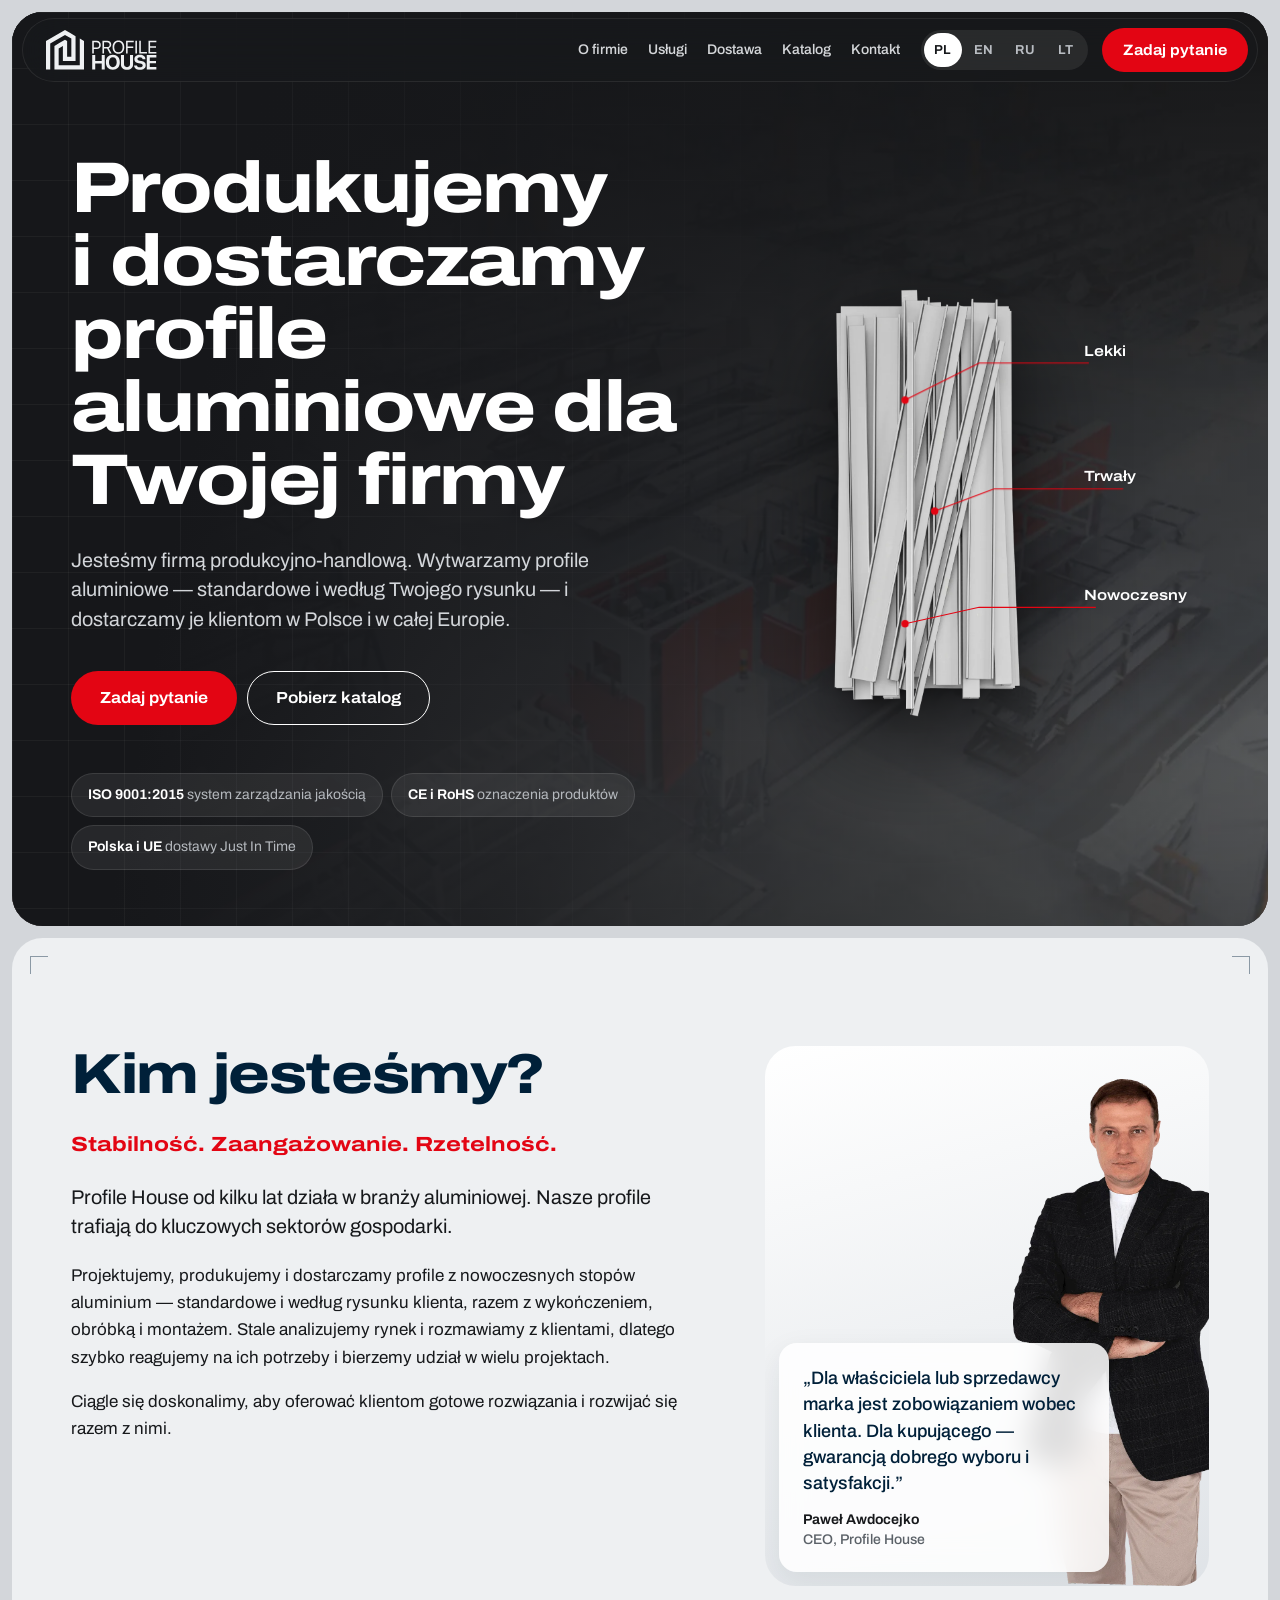
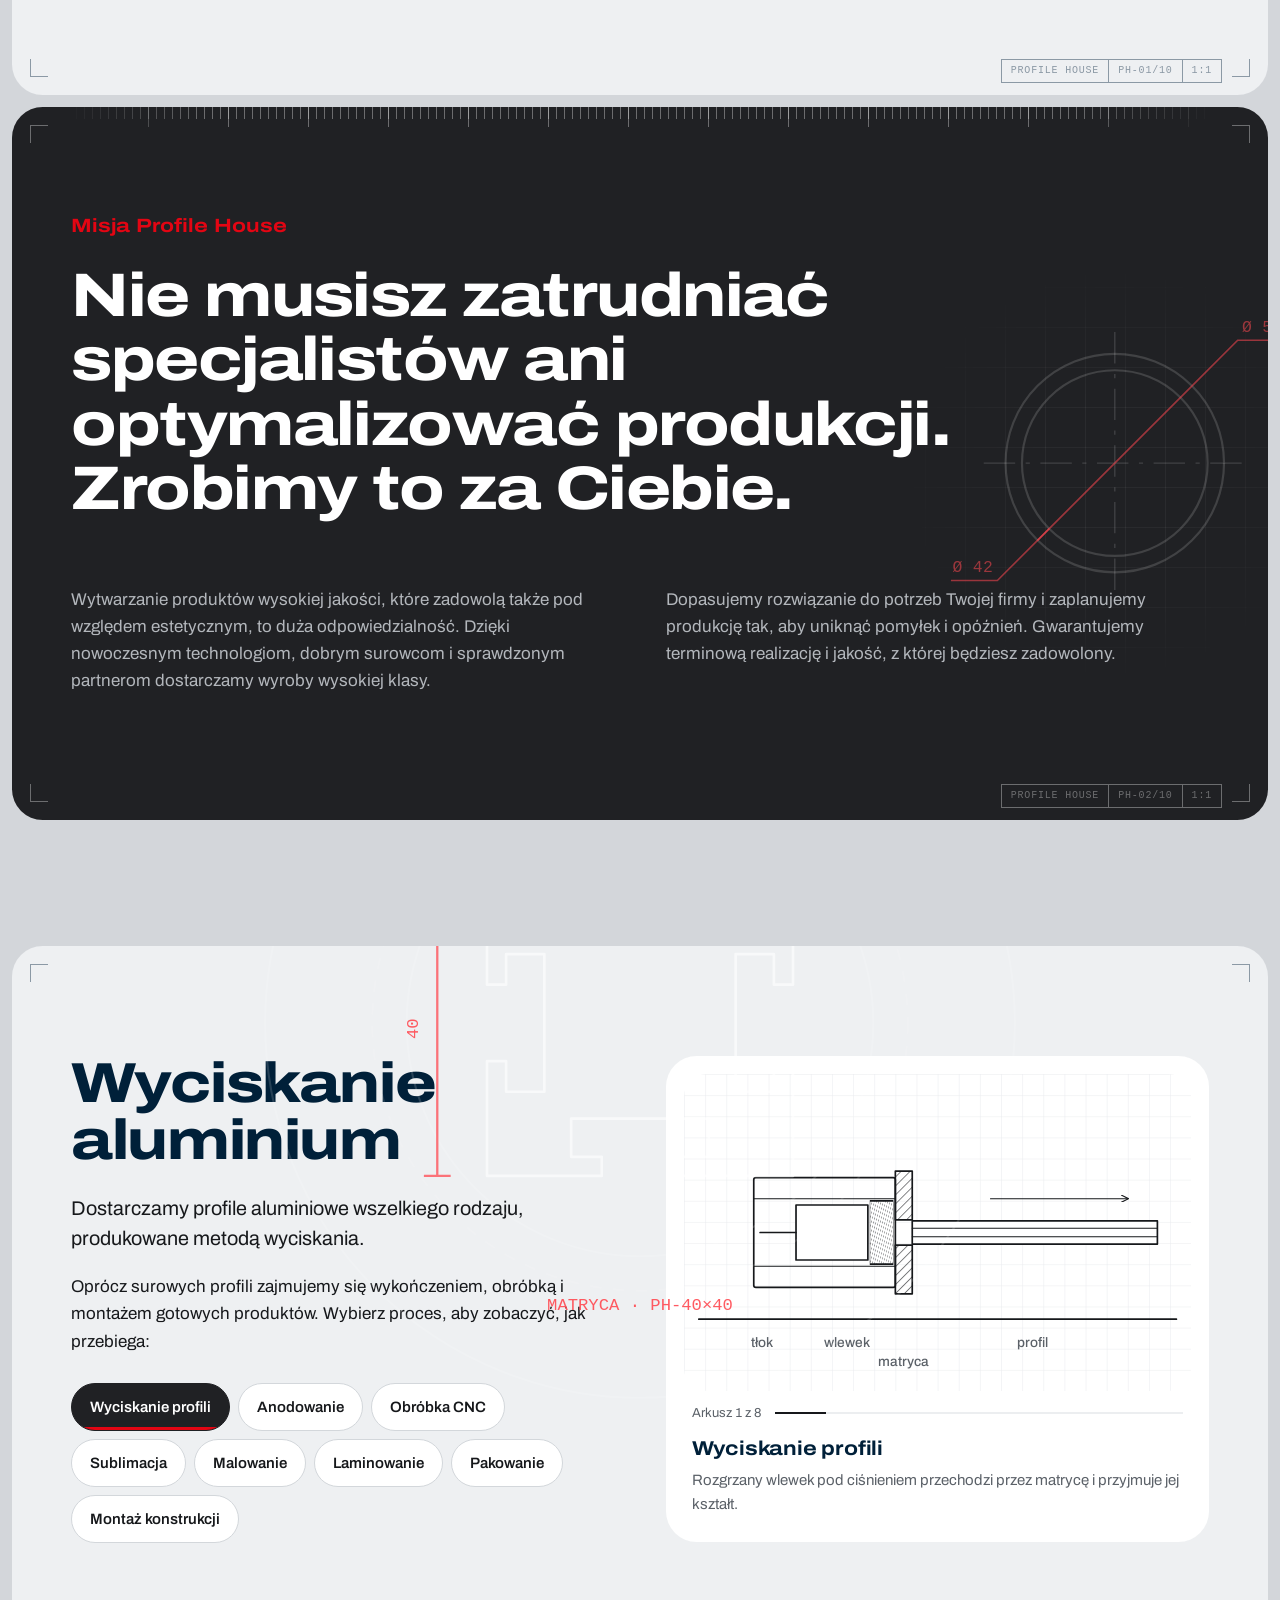
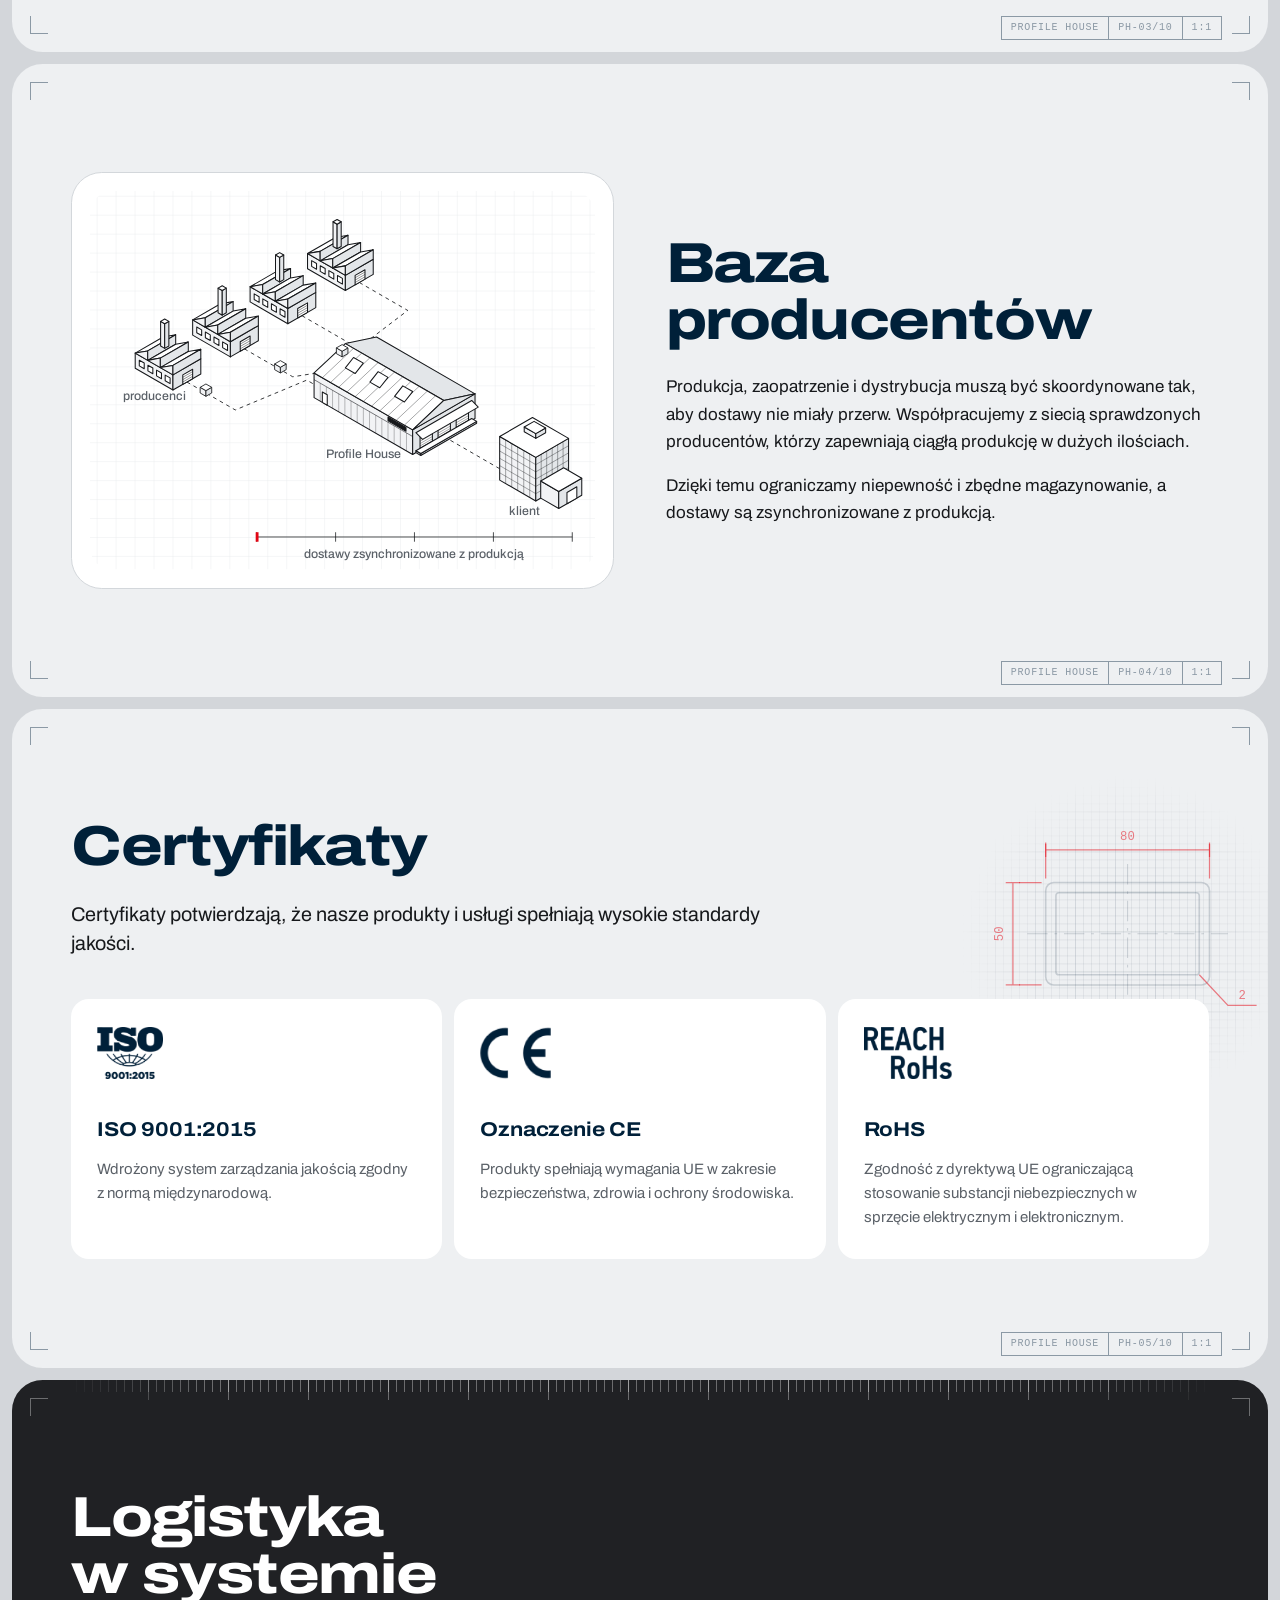
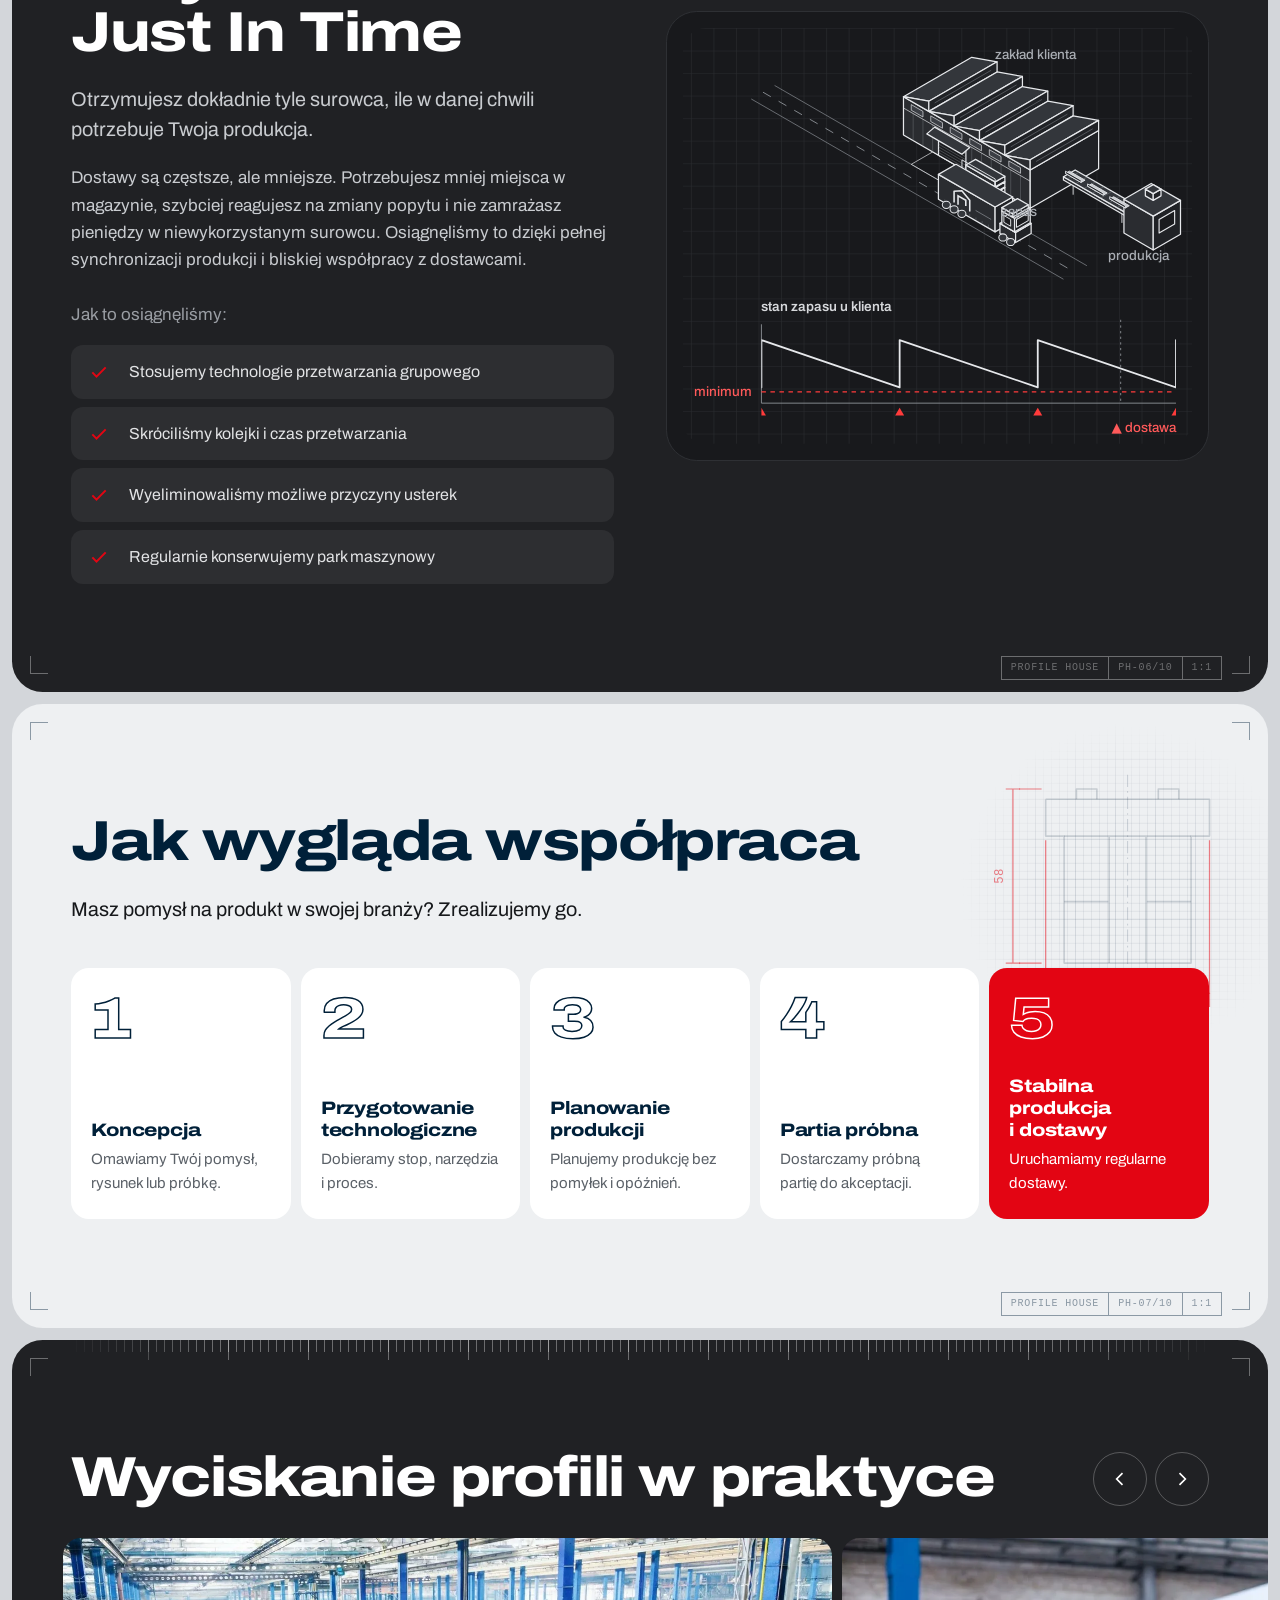
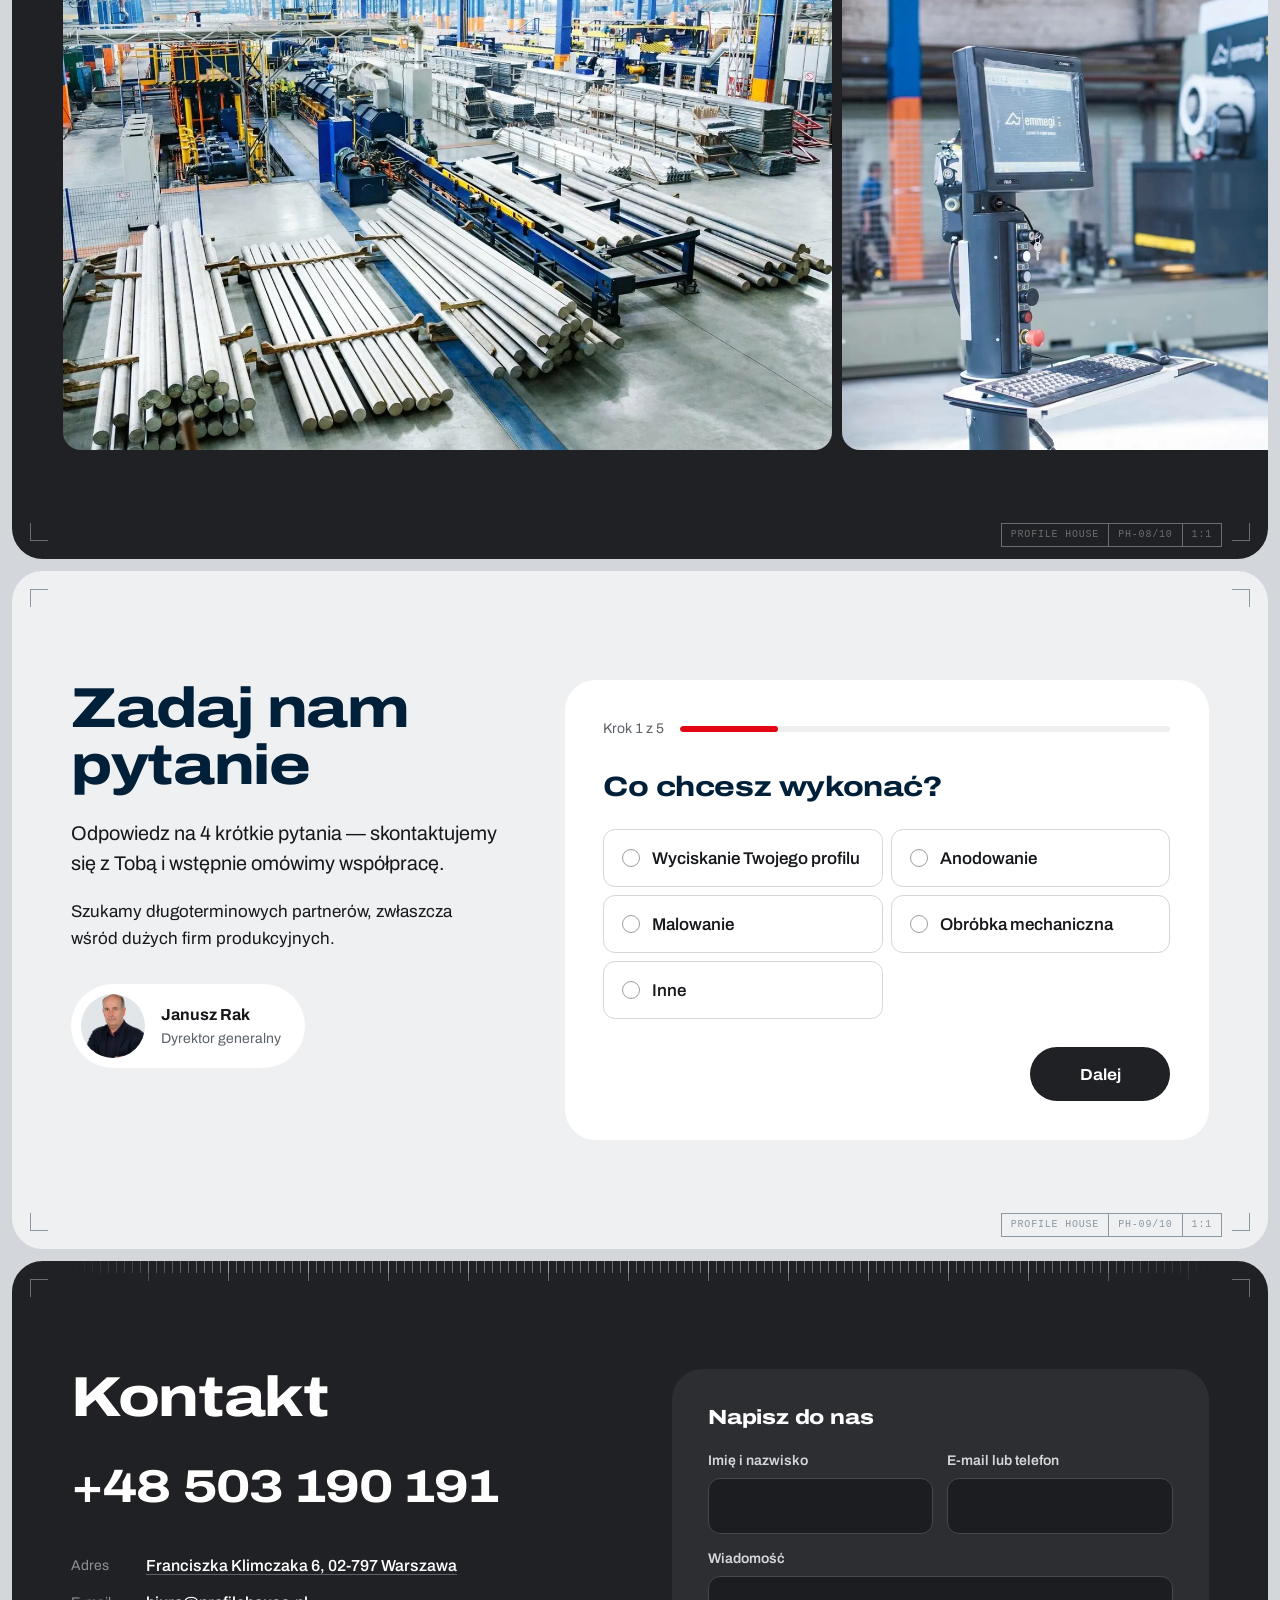
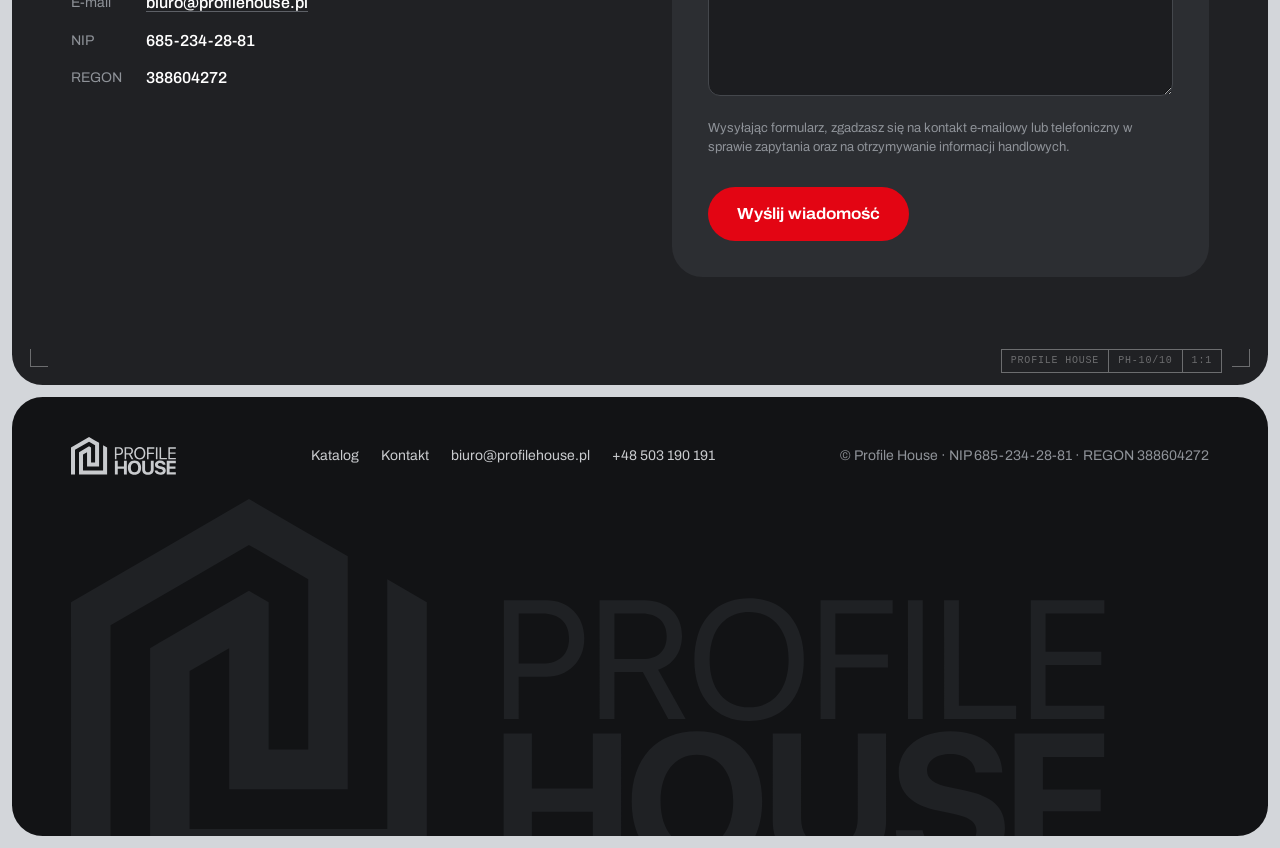
==== commit ab42cb38: "Szara sekcja „Baza producentów”, płynniejsze pojawianie się na telefonach - tło sekcji jak sąsiednie" ====
--- a/index.html
+++ b/index.html
@@ -21,8 +21,8 @@
 <link rel="icon" href="/assets/favicon.png" type="image/png">
 <link rel="apple-touch-icon" href="/assets/apple-touch-icon.png">
 <link rel="preload" href="/assets/fonts/archivo-latin-wdth-normal.woff2" as="font" type="font/woff2" crossorigin>
-<link rel="stylesheet" href="/assets/site.css?v=b32b42c3">
-<script src="/assets/site.js?v=36290773" defer></script>
+<link rel="stylesheet" href="/assets/site.css?v=7a30e5b7">
+<script src="/assets/site.js?v=2a2e53f1" defer></script>
 </head>
 <body>
 <a class="skip" href="#main">Przejdź do treści</a>
--- a/assets/site.css
+++ b/assets/site.css
@@ -573,3 +573,18 @@
 
 
 @media (max-width:860px){.sec.white .split > .net{order:2}.sec.white .split > .h-block{order:1}}
+
+/* v3.8 — "Baza producentów" uses the same panel colour as its neighbours (its drawing keeps the white card) */
+.sec.white{background:var(--panel)}
+/* lighter, smoother reveal: short rise + fade, no scaling of whole panels */
+.rv{transform:translate3d(0,20px,0);transition:opacity .6s cubic-bezier(.2,.7,.2,1) var(--rv-d,0s),transform .75s cubic-bezier(.2,.7,.2,1) var(--rv-d,0s)}
+.sec.rv-panel{transform:translate3d(0,36px,0)}
+@media (max-width:860px),(hover:none){
+  .sec.rv-panel,.sec.rv-panel.in{transform:none;opacity:1;transition:none}
+  .rv{transform:translate3d(0,14px,0);transition:opacity .5s ease-out var(--rv-d,0s),transform .55s ease-out var(--rv-d,0s)}
+  .bp-draw .ln,.bp-draw .dim{transition:none!important;stroke-dashoffset:0!important}
+  .bp-draw text,.bp-draw .cl{transition:none!important;opacity:1!important}
+  .bp-art{translate:0 0!important;will-change:auto}
+  .bp-tr{translate:0 0!important}
+  .rv-pic img{transform:none!important;transition:none!important}
+}
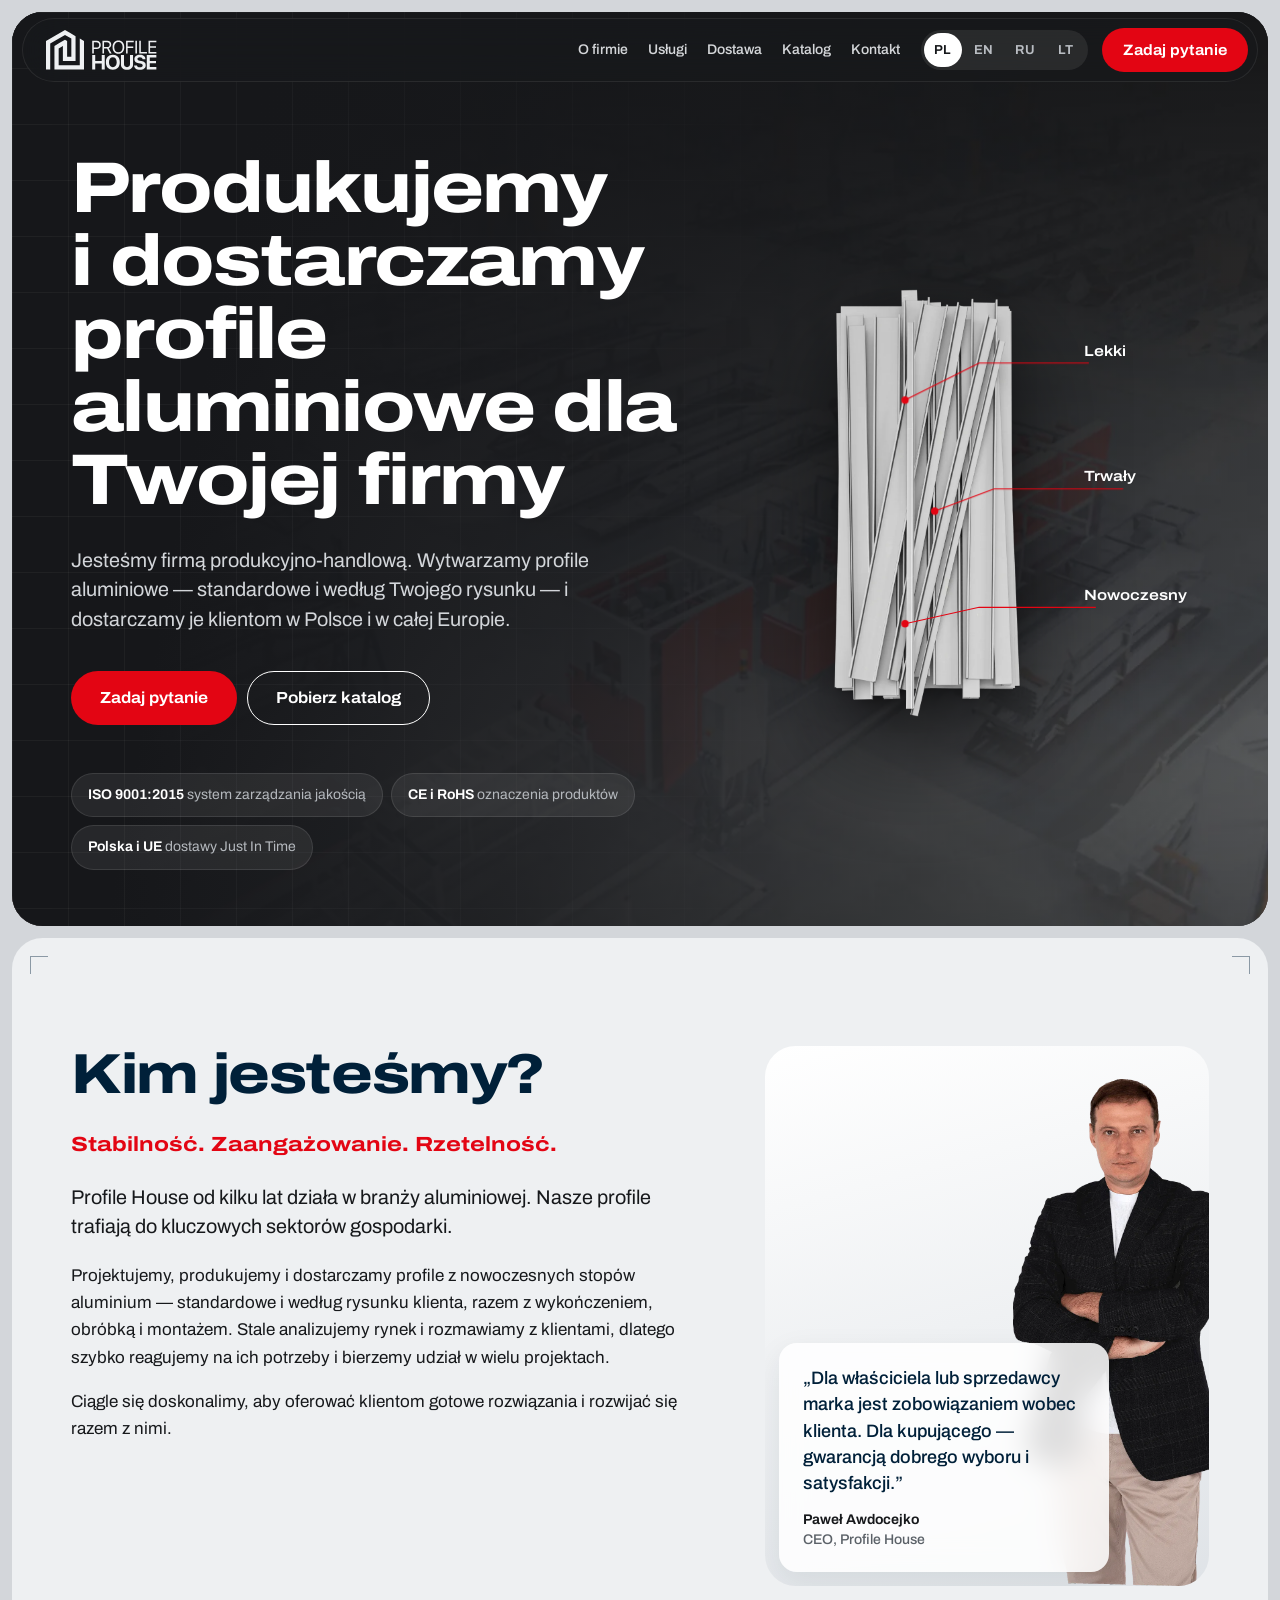
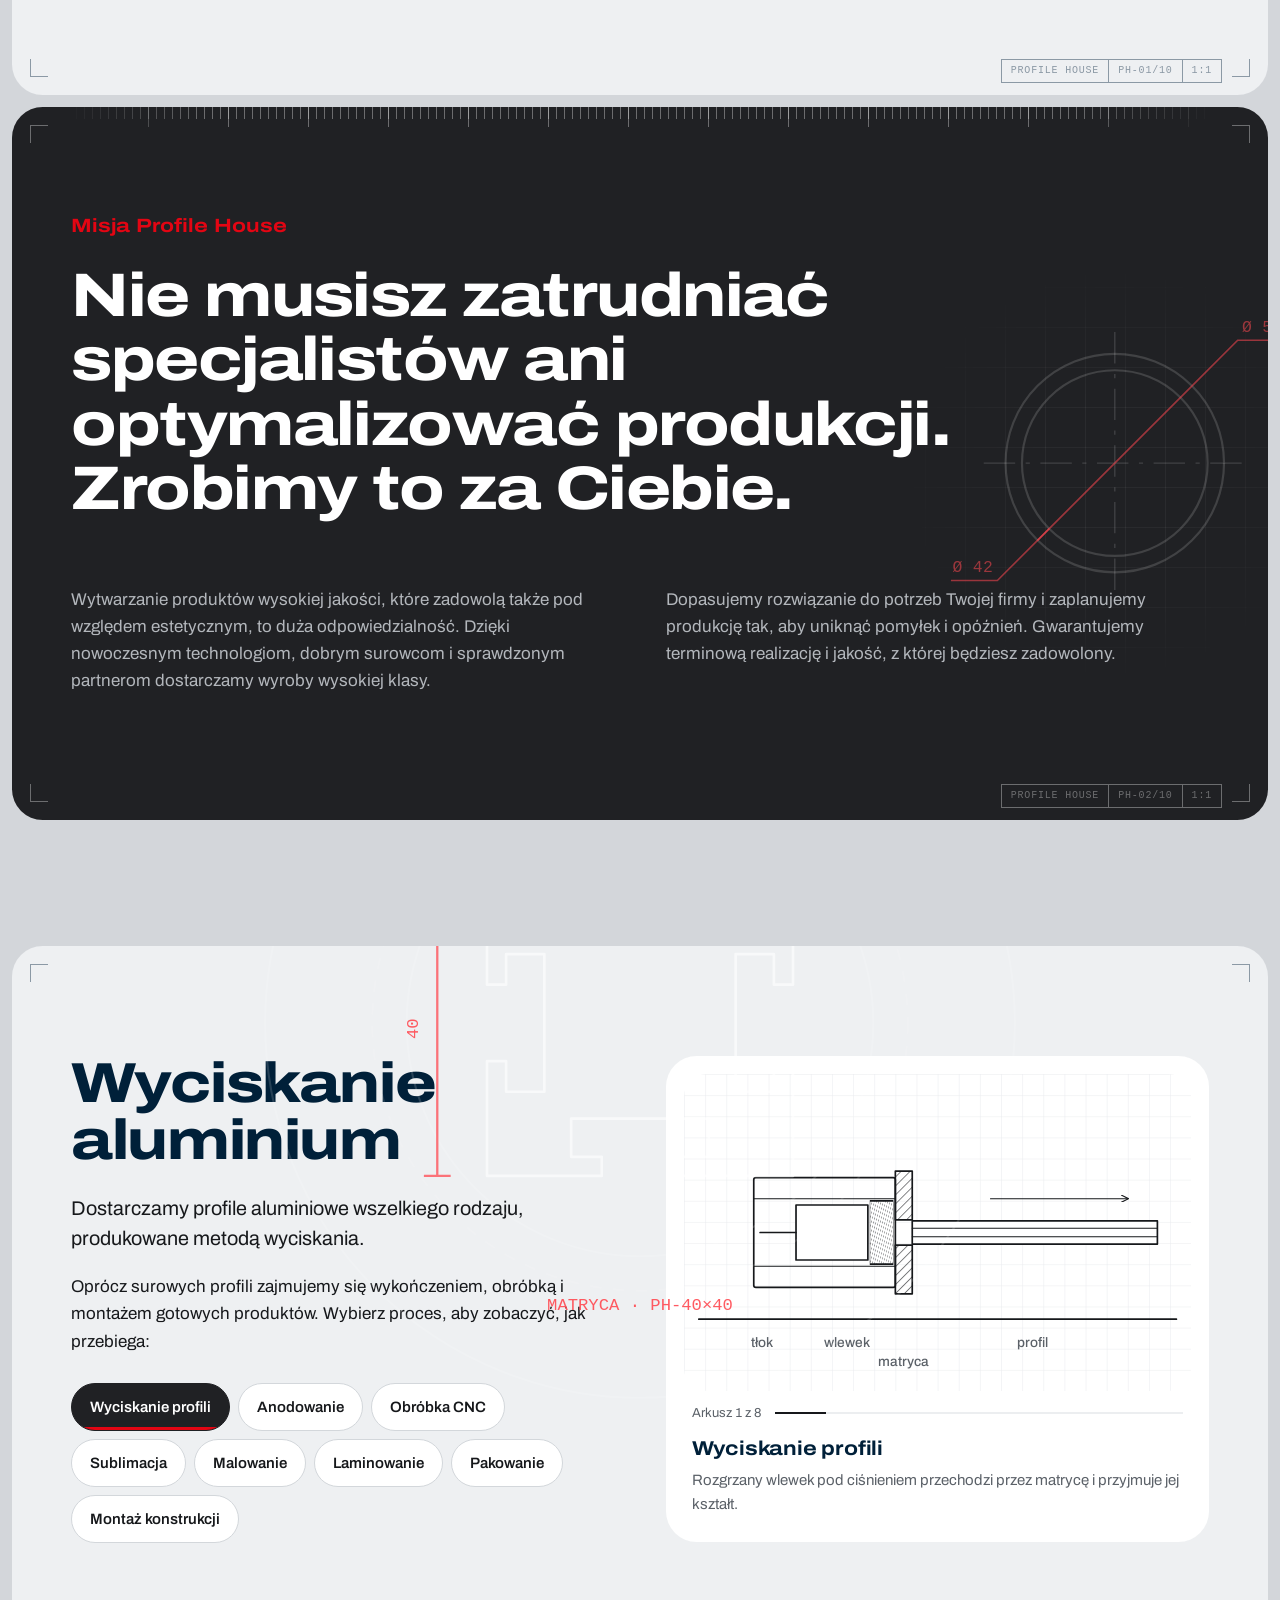
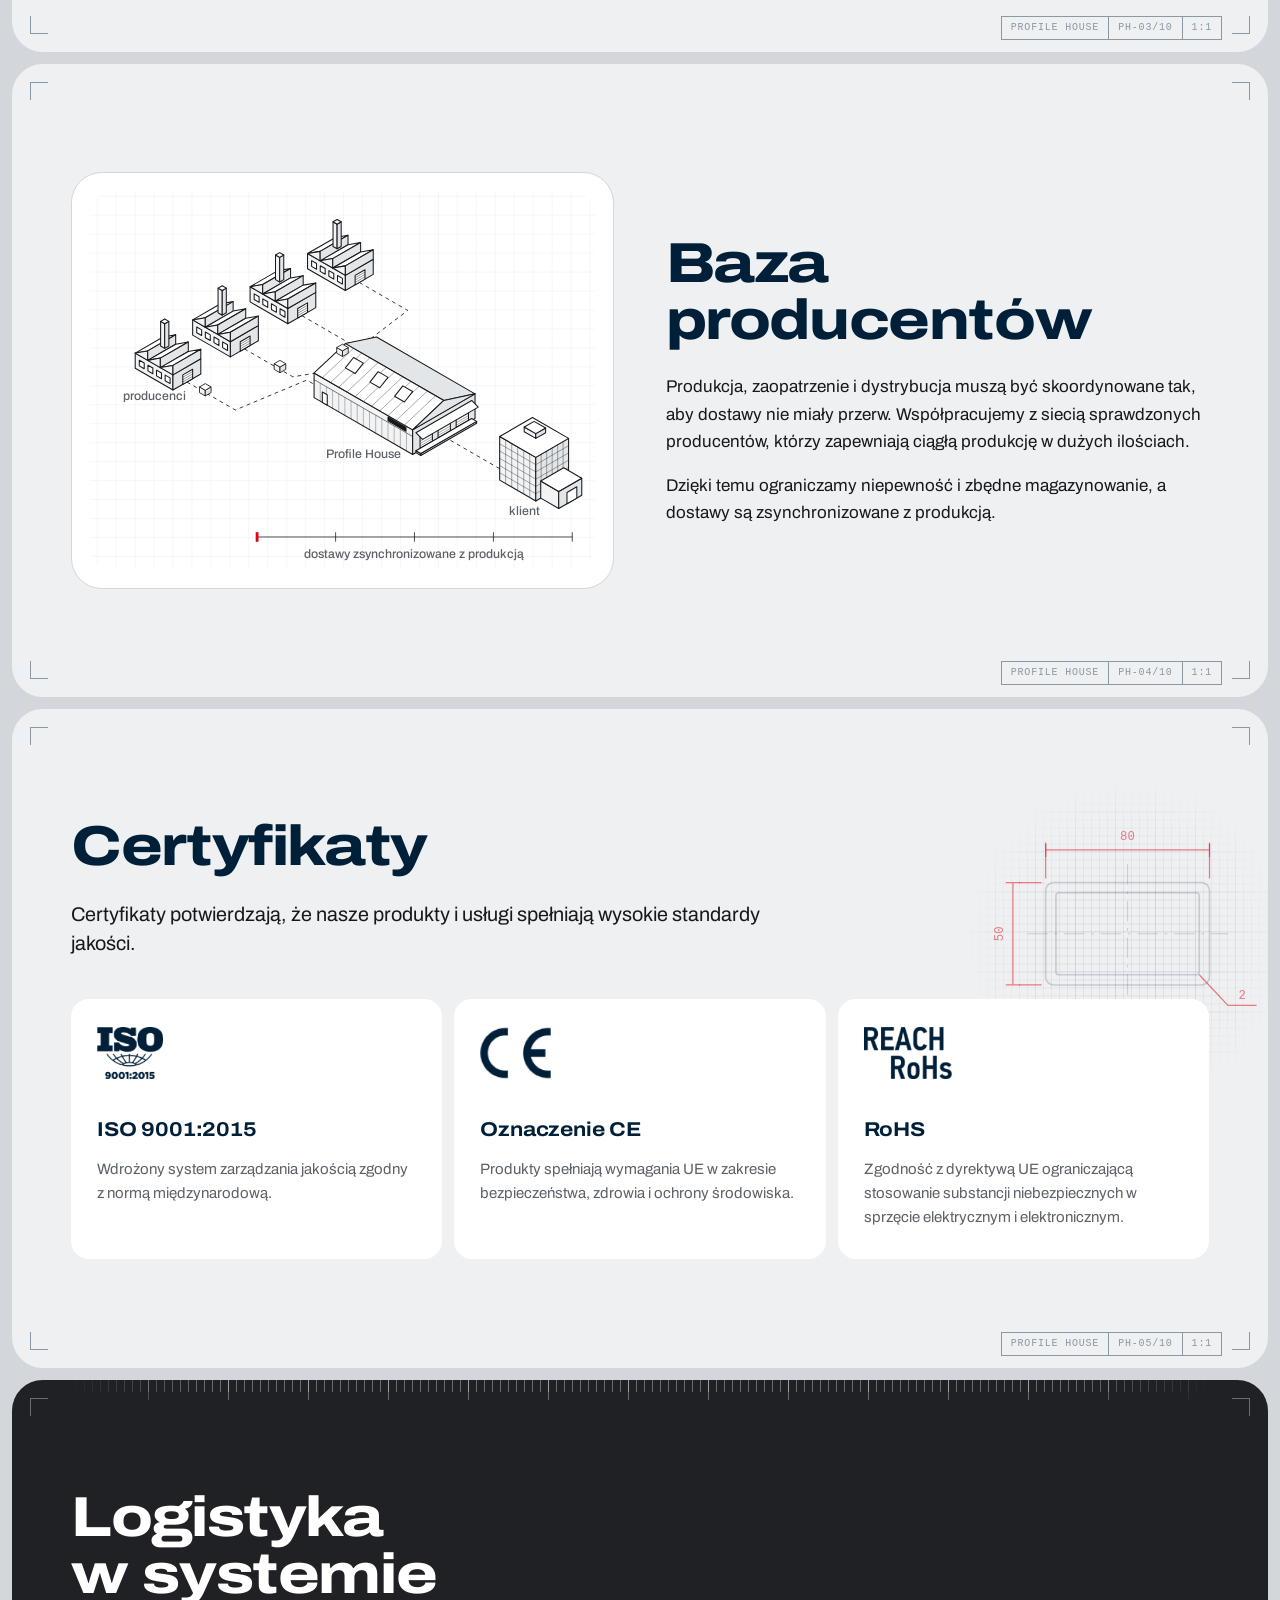
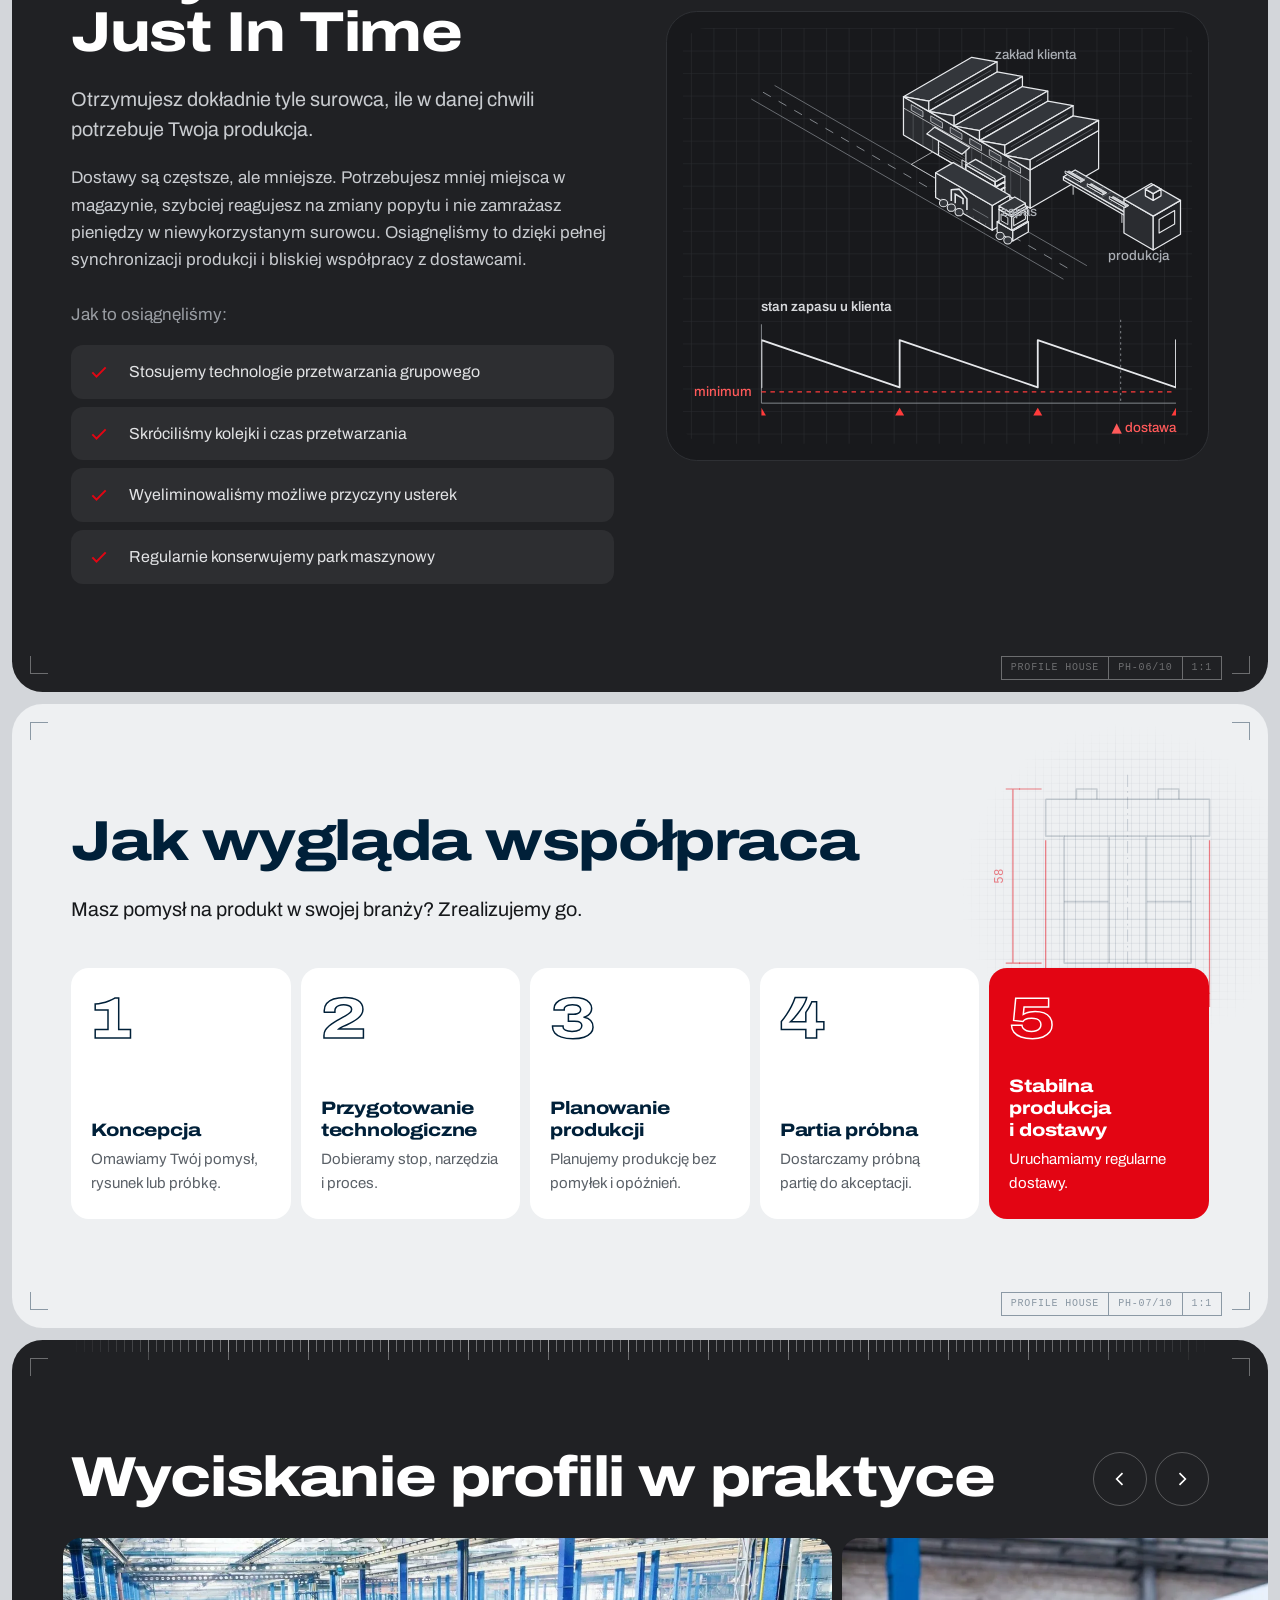
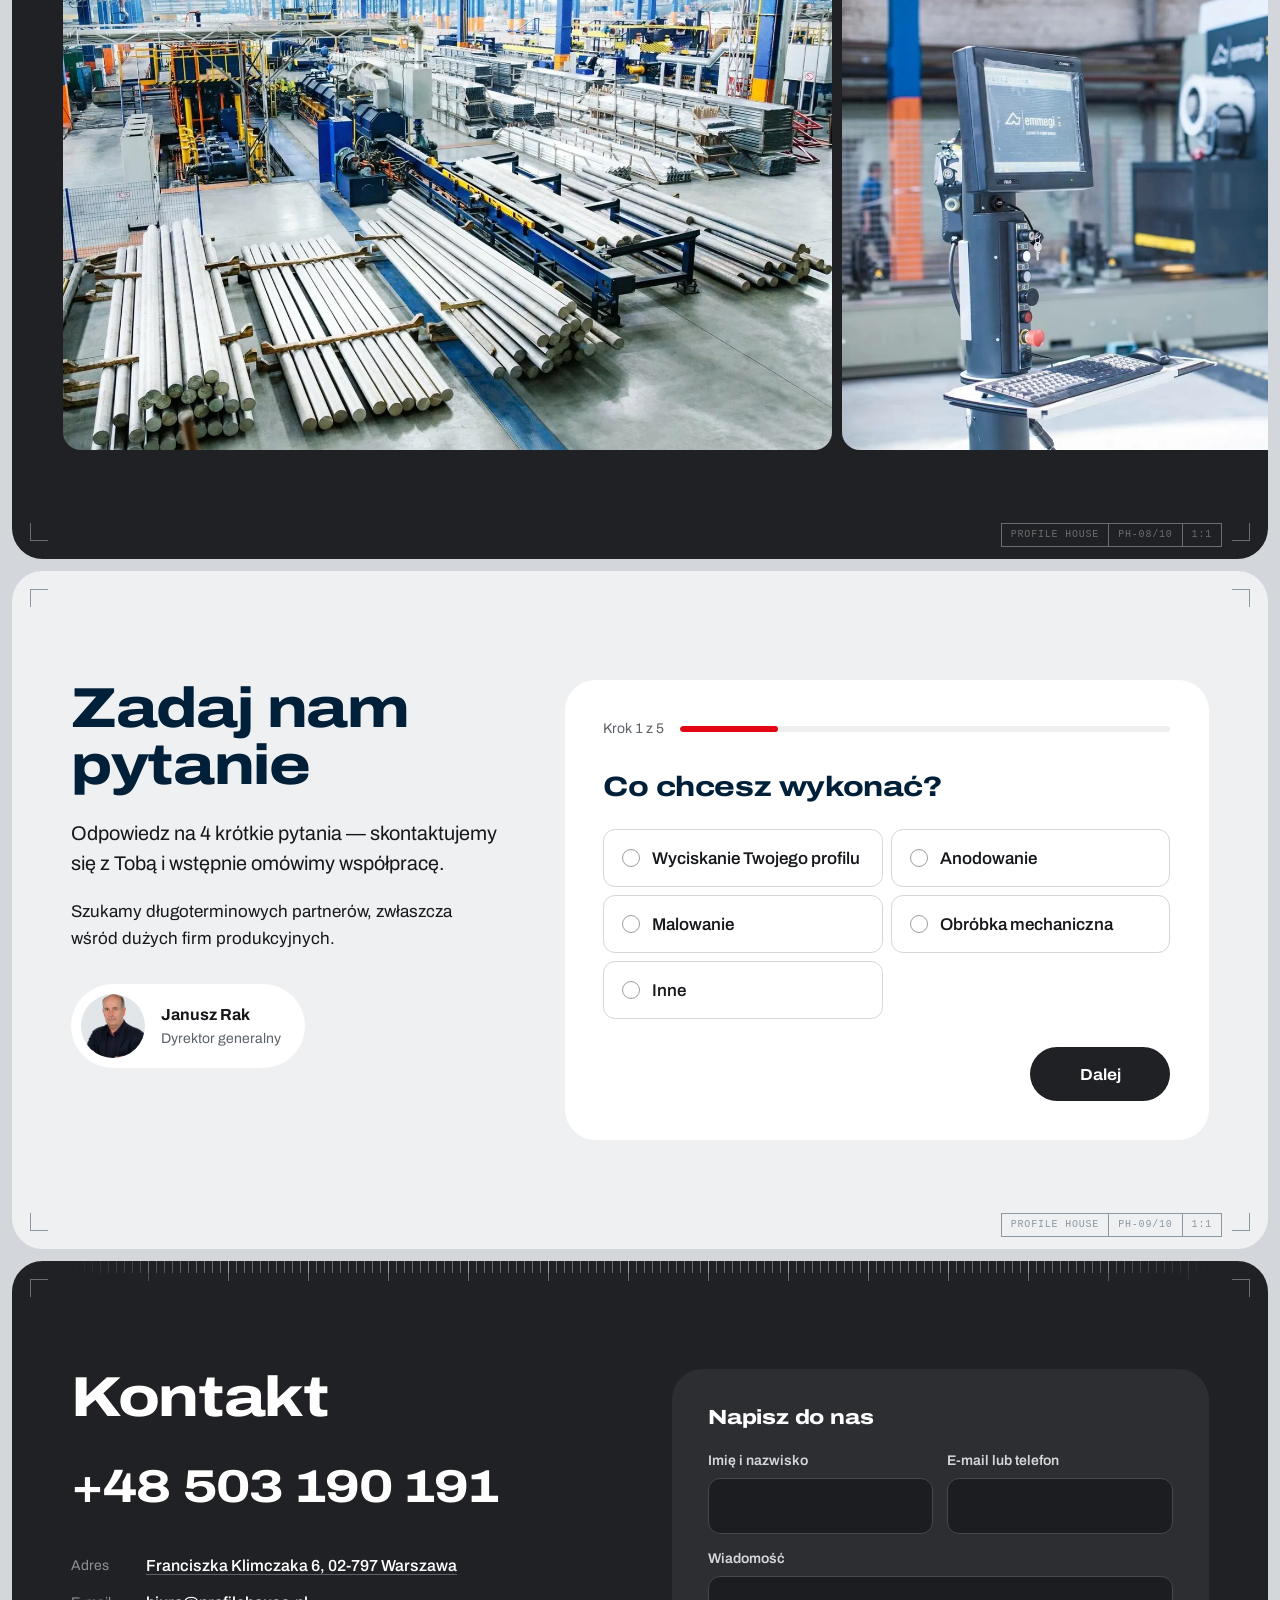
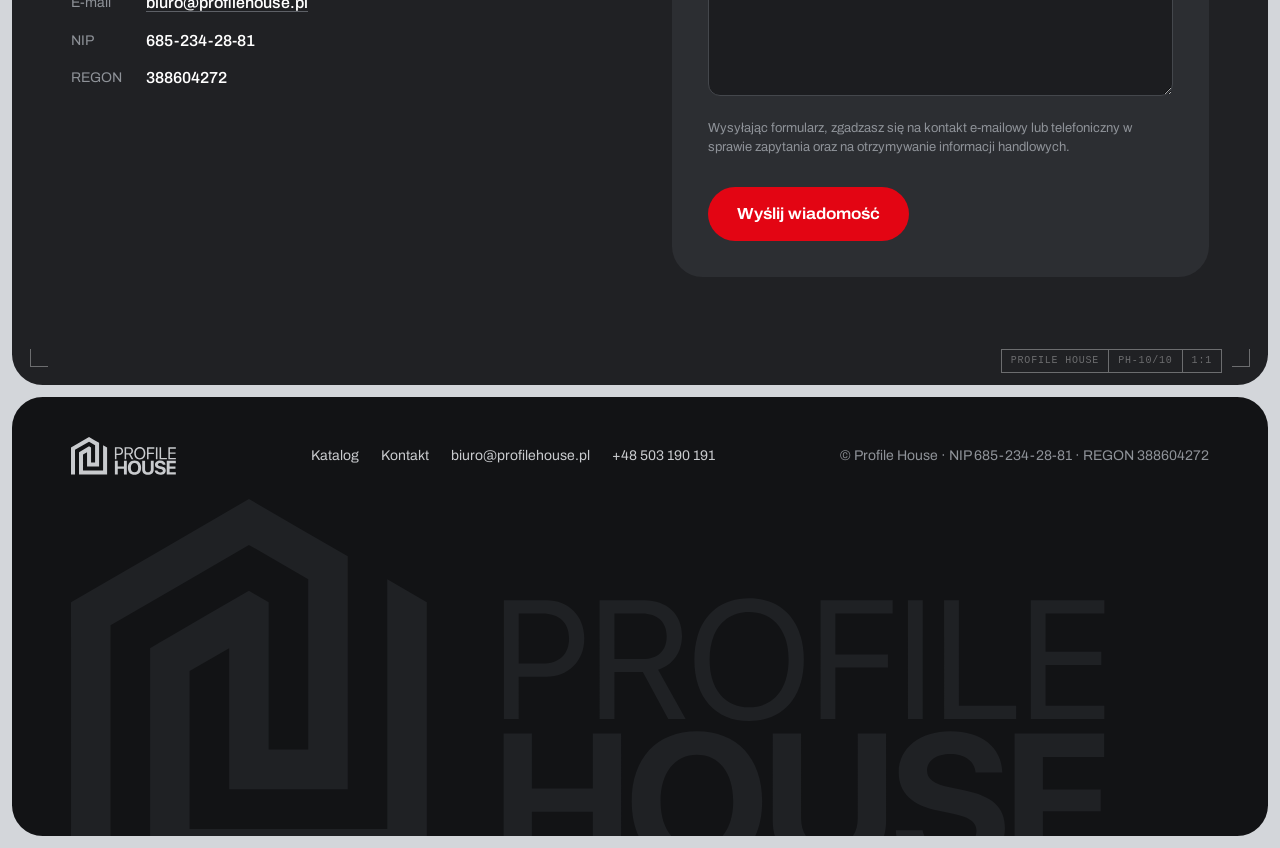
==== commit c0628a03: "Przełącznik języka w nagłówku na telefonach (lista rozwijana) Co-Authored-By: Claude Opus 5.5 <norep" ====
--- a/index.html
+++ b/index.html
@@ -21,14 +21,15 @@
 <link rel="icon" href="/assets/favicon.png" type="image/png">
 <link rel="apple-touch-icon" href="/assets/apple-touch-icon.png">
 <link rel="preload" href="/assets/fonts/archivo-latin-wdth-normal.woff2" as="font" type="font/woff2" crossorigin>
-<link rel="stylesheet" href="/assets/site.css?v=7a30e5b7">
-<script src="/assets/site.js?v=2a2e53f1" defer></script>
+<link rel="stylesheet" href="/assets/site.css?v=0ff568c4">
+<script src="/assets/site.js?v=68d30024" defer></script>
 </head>
 <body>
 <a class="skip" href="#main">Przejdź do treści</a>
 <header class="hdr">
   <div class="wrap">
     <a class="logo" href="/" aria-label="Profile House — strona główna"><svg aria-hidden="true" focusable="false" xmlns="http://www.w3.org/2000/svg" width="243" height="80" viewBox="0 0 243 80" fill="none"> <path d="M92.4609 21.6348V47H95.625V37.9473H101.479C106.242 37.9473 109.635 34.5898 109.635 29.7734C109.635 24.9746 106.277 21.6348 101.514 21.6348H92.4609ZM95.625 24.4473H100.688C104.326 24.4473 106.383 26.416 106.383 29.7734C106.383 33.1484 104.309 35.1348 100.688 35.1348H95.625V24.4473ZM116.077 36.9629H122.142L127.574 47H131.283L125.411 36.4707C128.593 35.4688 130.509 32.7266 130.509 29.1934C130.509 24.623 127.31 21.6348 122.423 21.6348H112.913V47H116.077V36.9629ZM116.077 24.4473H122.001C125.271 24.4473 127.24 26.2578 127.24 29.2988C127.24 32.4102 125.394 34.168 122.142 34.168H116.077V24.4473ZM144.844 21.2129C137.655 21.2129 133.155 26.2754 133.155 34.3262C133.155 42.377 137.655 47.4219 144.844 47.4219C152.034 47.4219 156.534 42.377 156.534 34.3262C156.534 26.2754 152.034 21.2129 144.844 21.2129ZM144.844 24.1309C150.03 24.1309 153.282 28.0684 153.282 34.3262C153.282 40.5664 150.03 44.5039 144.844 44.5039C139.659 44.5039 136.407 40.5664 136.407 34.3262C136.407 28.0684 139.659 24.1309 144.844 24.1309ZM163.275 47V36.0137H174.508V33.2012H163.275V24.4824H175.51V21.6348H160.111V47H163.275ZM181.935 47V21.6348H178.771V47H181.935ZM201.895 44.1523H189.661V21.6348H186.497V47H201.895V44.1523ZM220.731 44.1523H208.18V35.4336H220.08V32.6211H208.18V24.4824H220.731V21.6348H205.016V47H220.731V44.1523ZM117.507 79V50.1118H111.461V61.8433H98.4482V50.1118H92.4023V79H98.4482V66.8281H111.461V79H117.507ZM133.704 49.6113C125.136 49.6113 119.771 55.3569 119.771 64.5659C119.771 73.7549 125.136 79.4805 133.704 79.4805C142.253 79.4805 147.638 73.7549 147.638 64.5659C147.638 55.3569 142.253 49.6113 133.704 49.6113ZM133.704 54.6562C138.429 54.6562 141.452 58.5 141.452 64.5659C141.452 70.6118 138.429 74.4355 133.704 74.4355C128.96 74.4355 125.937 70.6118 125.937 64.5659C125.937 58.5 128.98 54.6562 133.704 54.6562ZM155.948 50.1118H149.902V68.79C149.902 75.1562 154.606 79.4805 162.013 79.4805C169.401 79.4805 174.105 75.1562 174.105 68.79V50.1118H168.059V68.1895C168.059 71.8931 165.877 74.3154 162.013 74.3154C158.13 74.3154 155.948 71.8931 155.948 68.1895V50.1118ZM176.189 70.752C176.369 76.1973 180.954 79.4805 187.84 79.4805C195.067 79.4805 199.492 75.917 199.492 70.2715C199.492 65.8872 196.829 63.4248 190.723 62.2036L187.66 61.583C184.257 60.9023 182.855 59.8013 182.855 58.0195C182.855 55.8975 184.857 54.4961 187.84 54.4961C190.883 54.4961 193.025 55.9775 193.226 58.4399H198.931C198.831 53.1348 194.587 49.6113 187.84 49.6113C181.414 49.6113 176.809 53.1147 176.809 58.3999C176.809 62.7041 179.632 65.4668 185.398 66.6079L188.441 67.2085C192.064 67.9492 193.426 69.0303 193.426 70.9321C193.426 73.0542 191.224 74.6157 188 74.6157C184.717 74.6157 182.275 73.1743 181.894 70.752H176.189ZM220.694 73.9951H207.601V66.708H219.953V62.0635H207.601V55.0967H220.694V50.1118H201.555V79H220.694V73.9951Z" fill="currentColor"></path> <path fill-rule="evenodd" clip-rule="evenodd" d="M8.44483 79V26.9547C18.296 21.2388 28.1489 15.5212 38 9.80348L50.669 17.1548C50.669 29.2819 50.669 41.4074 50.669 53.5345H42.2207C42.2207 43.041 42.2207 32.5474 42.2207 22.0556L37.9982 19.6052C30.9615 23.6893 23.9247 27.7733 16.8879 31.8574C16.8879 47.5704 16.8879 63.287 16.8879 79C36.5902 79 56.2977 79 76 79V22.0556L67.5552 17.1548V70.5133C53.4816 70.5133 39.4046 70.5133 25.331 70.5133C25.331 59.2592 25.331 48.0087 25.331 36.7547L33.7758 31.8556C33.7758 41.9091 33.7758 51.9678 33.7758 62.0213C42.2207 62.0213 50.6673 62.0213 59.1121 62.0213C59.1121 45.4316 59.1121 28.8436 59.1121 12.2504C52.0736 8.1681 45.0385 4.08405 38 0C25.3327 7.35305 12.6673 14.7026 0 22.0556V70.5098L8.44483 79ZM0 78.9982L8.44483 79L0 70.5098V78.9982Z" fill="currentColor"></path> </svg> </a>
+    <details class="lang-dd"><summary aria-label="Język: Polski">PL<svg viewBox="0 0 12 12" aria-hidden="true"><path d="M2.5 4.5 6 8l3.5-3.5" fill="none" stroke="currentColor" stroke-width="1.6"/></svg></summary><nav aria-label="Język"><a href="/" hreflang="pl" lang="pl" aria-current="true"><b>PL</b><span>Polski</span></a><a href="/en/" hreflang="en" lang="en"><b>EN</b><span>English</span></a><a href="/ru/" hreflang="ru" lang="ru"><b>RU</b><span>Русский</span></a><a href="/lt/" hreflang="lt" lang="lt"><b>LT</b><span>Lietuvių</span></a></nav></details>
     <button class="burger" aria-expanded="false" aria-controls="menu" aria-label="Menu"><span></span><span></span><span></span></button>
     <div class="menu" id="menu">
       <nav class="nav" aria-label="Menu"><a href="/#o-firmie">O firmie</a><a href="/#uslugi">Usługi</a><a href="/#dostawa">Dostawa</a><a href="/katalog/">Katalog</a><a href="/#kontakt">Kontakt</a></nav>
--- a/assets/site.css
+++ b/assets/site.css
@@ -588,3 +588,24 @@
   .bp-tr{translate:0 0!important}
   .rv-pic img{transform:none!important;transition:none!important}
 }
+
+/* v3.9 — language dropdown in the mobile header bar (desktop keeps the inline switcher) */
+.lang-dd{display:none;position:relative}
+.lang-dd summary{list-style:none;display:flex;align-items:center;gap:6px;height:46px;padding:0 14px 0 16px;border-radius:999px;background:rgba(255,255,255,.1);color:#fff;font-weight:650;font-size:15px;letter-spacing:.04em;cursor:pointer;user-select:none;-webkit-tap-highlight-color:transparent}
+.lang-dd summary::-webkit-details-marker{display:none}
+.lang-dd summary svg{width:12px;height:12px;transition:transform .2s}
+.lang-dd[open] summary svg{transform:rotate(180deg)}
+.lang-dd summary:focus-visible{outline:2px solid #fff;outline-offset:2px}
+.lang-dd nav{position:absolute;right:0;top:calc(100% + 10px);min-width:190px;display:flex;flex-direction:column;padding:6px;border-radius:18px;background:rgba(24,25,28,.96);-webkit-backdrop-filter:blur(18px);backdrop-filter:blur(18px);border:1px solid rgba(255,255,255,.1);box-shadow:0 18px 40px rgba(0,0,0,.35);animation:ddin .18s ease-out}
+.lang-dd nav a{display:flex;align-items:center;gap:12px;min-height:46px;padding:0 14px;border-radius:12px;color:#d6d9dc;text-decoration:none;font-size:16px}
+.lang-dd nav a b{font-weight:700;width:26px;color:#fff;letter-spacing:.04em}
+.lang-dd nav a[aria-current=true]{background:#fff;color:var(--ink)}
+.lang-dd nav a[aria-current=true] b{color:var(--ink)}
+.lang-dd nav a:not([aria-current=true]):hover{background:rgba(255,255,255,.08)}
+@keyframes ddin{from{opacity:0;transform:translateY(-6px)}}
+@media (max-width:1140px){
+  .lang-dd{display:block;margin-left:auto}
+  .burger{margin-left:8px}
+  .menu .langs{display:none}
+}
+@media (prefers-reduced-motion:reduce){.lang-dd nav{animation:none}}
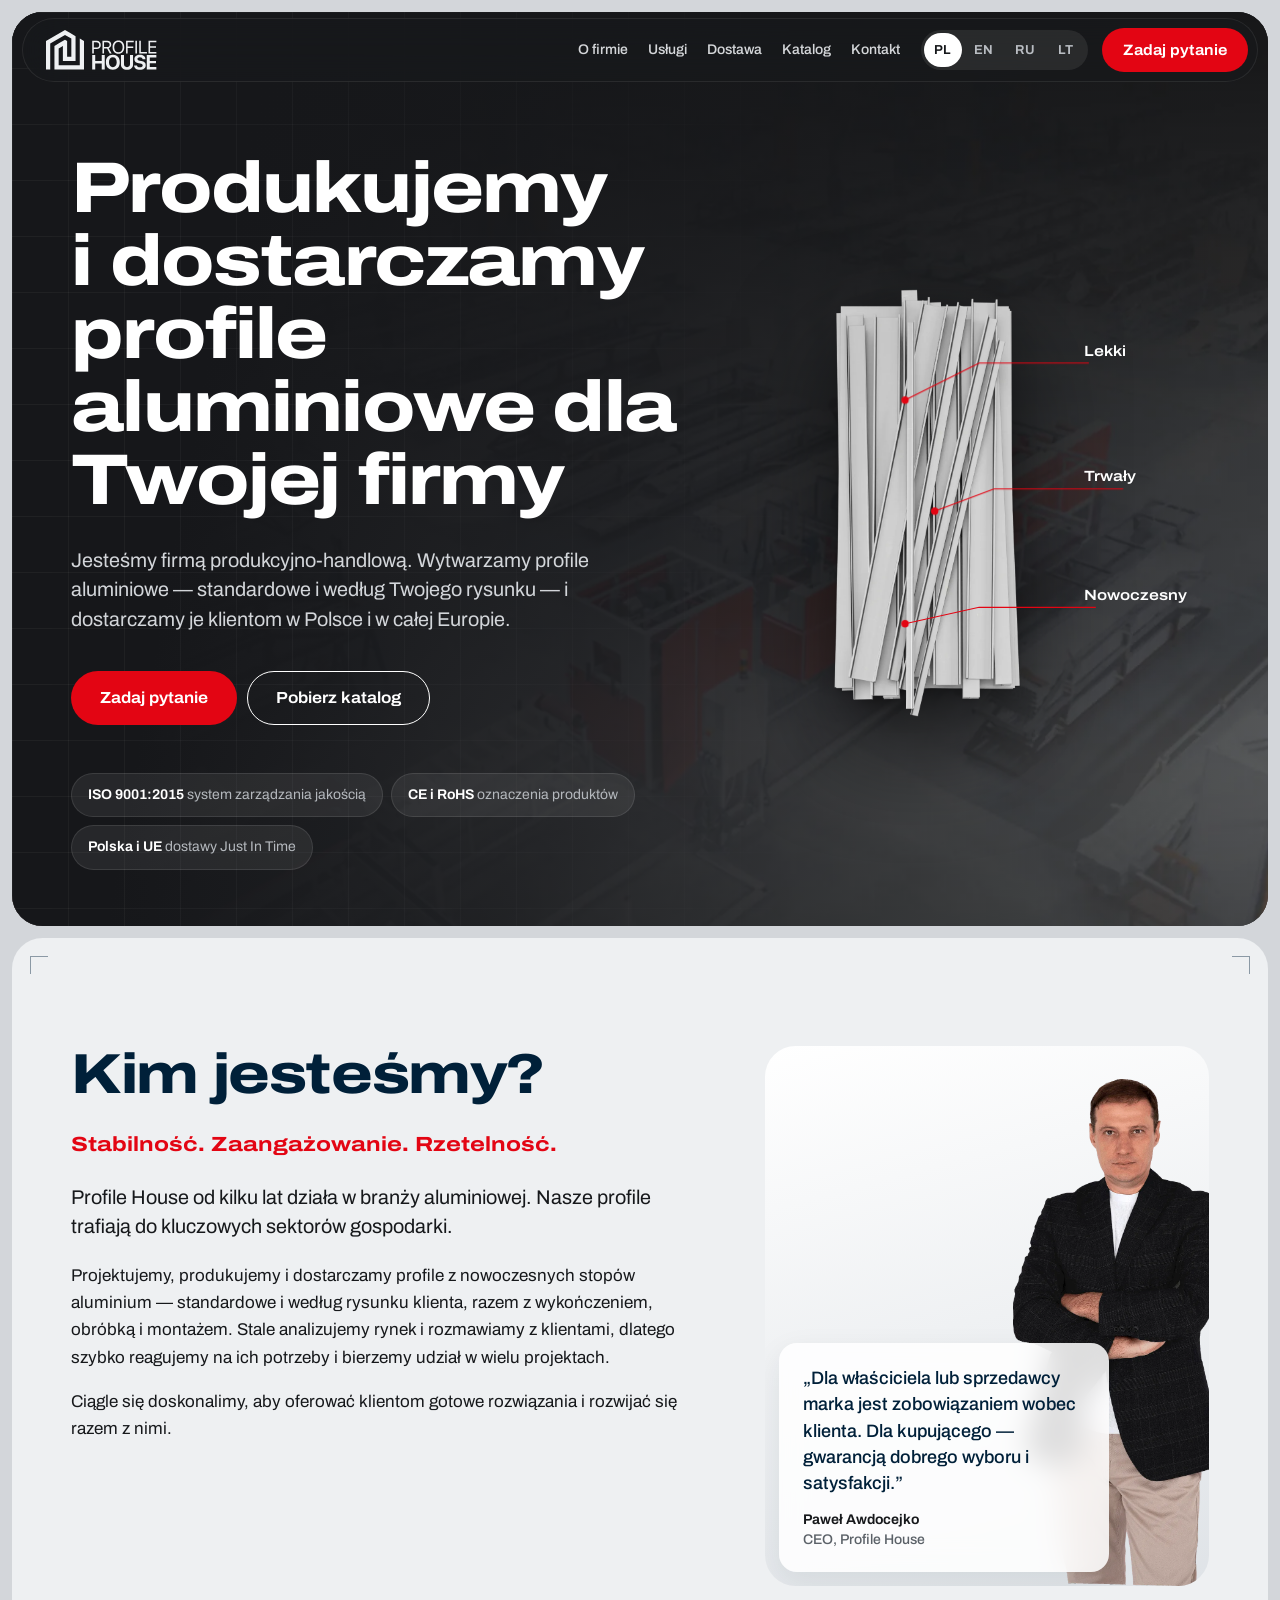
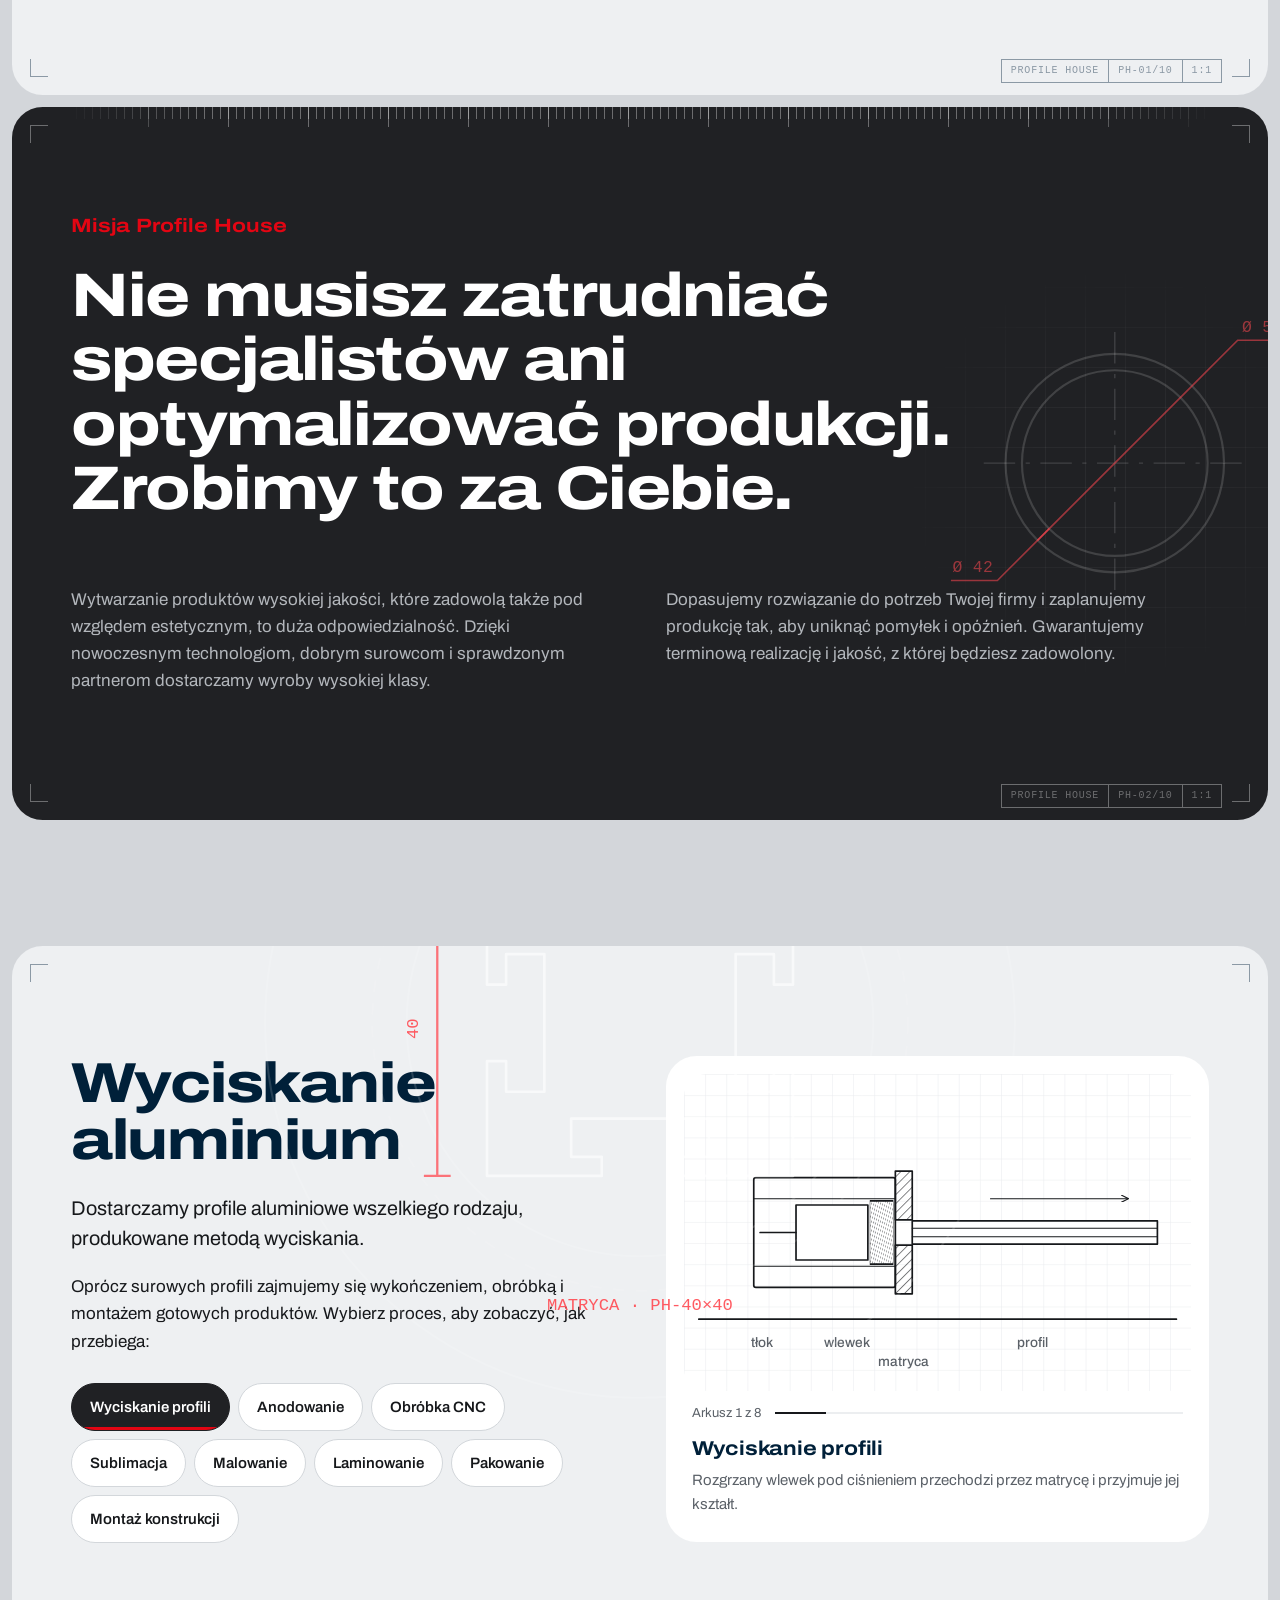
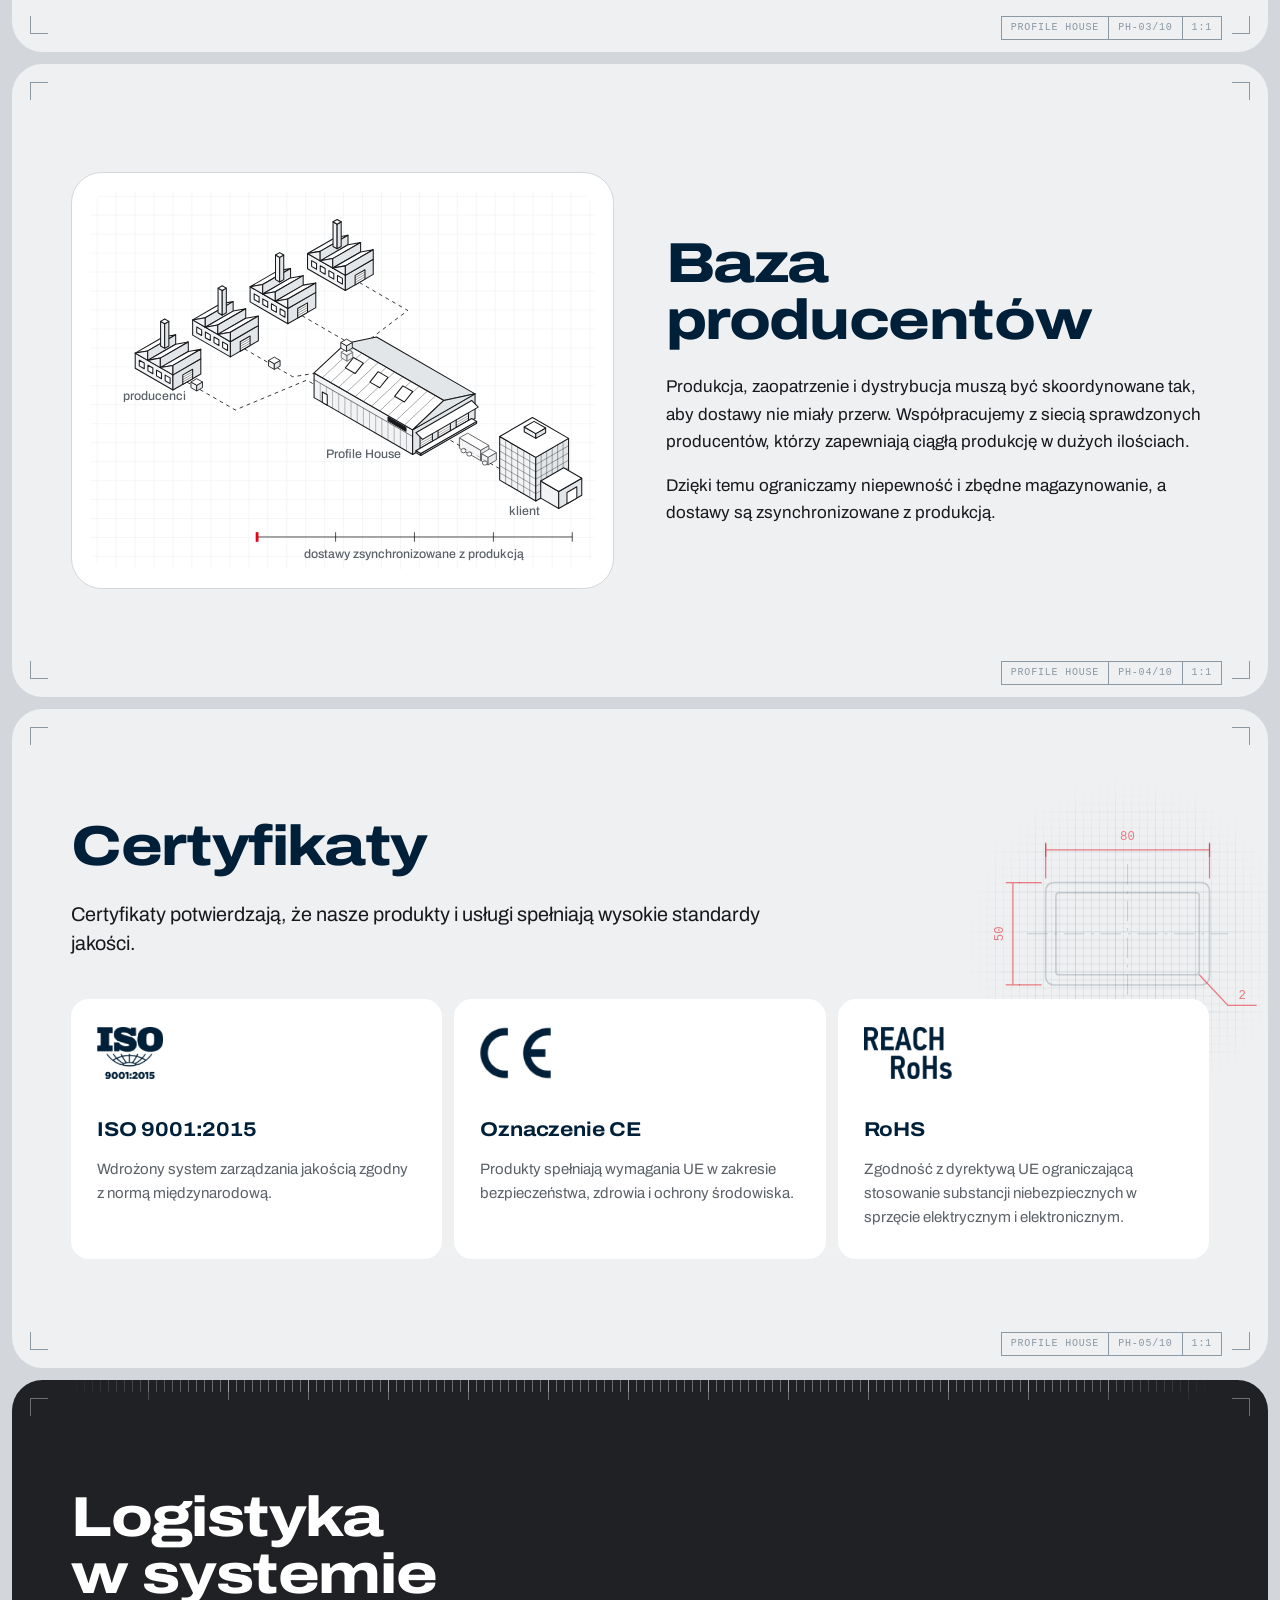
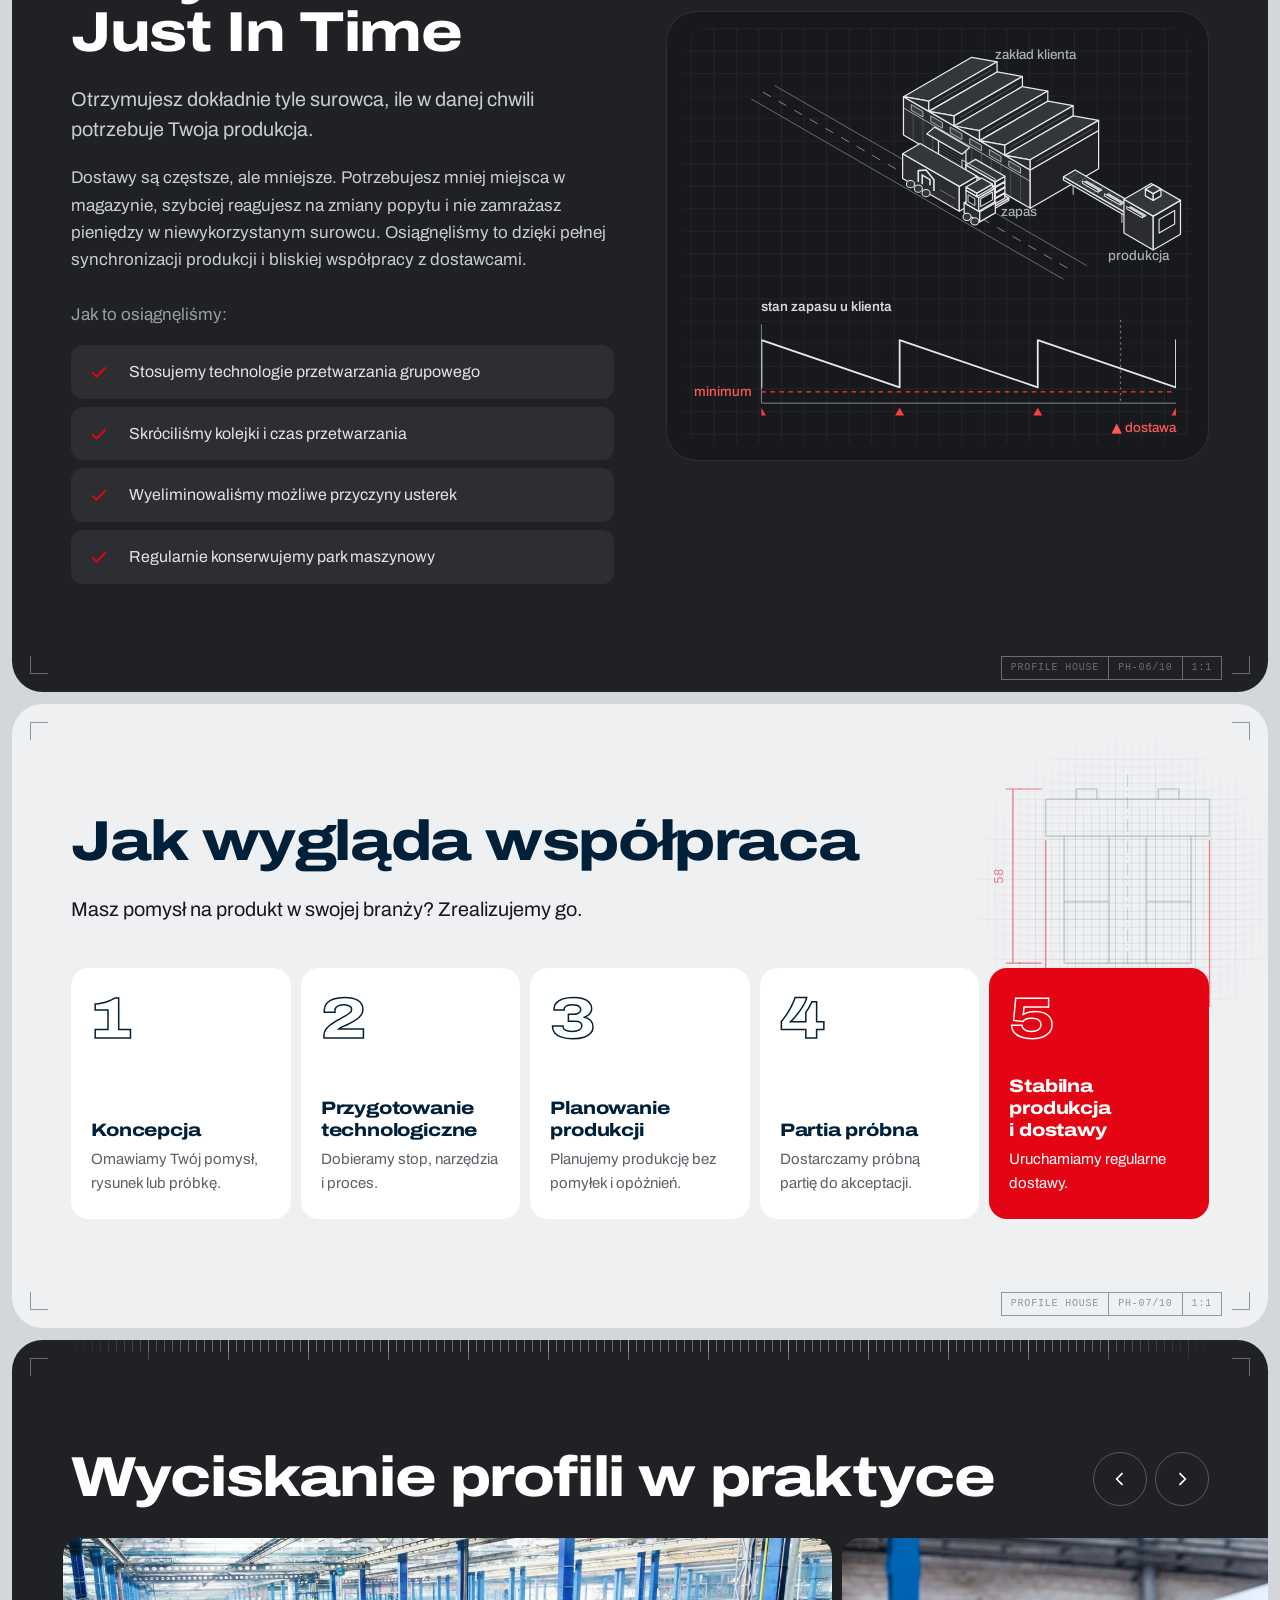
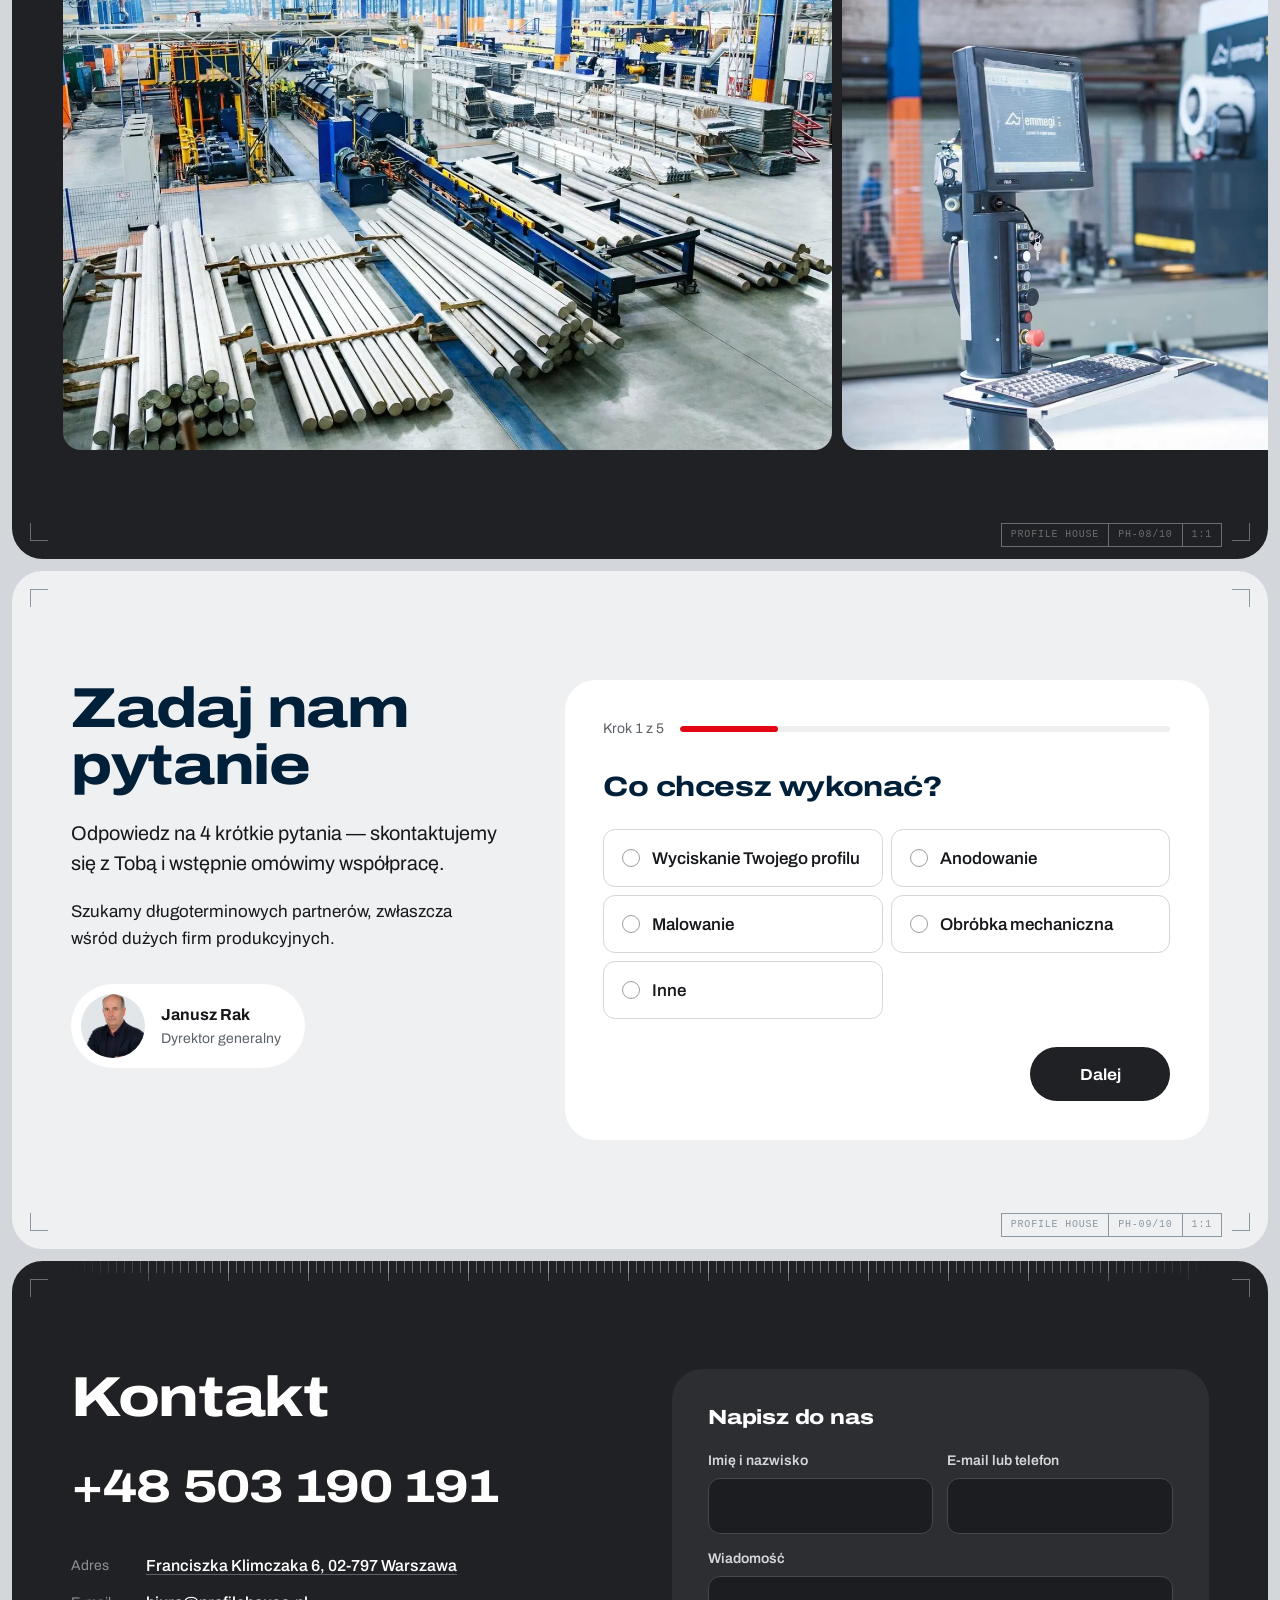
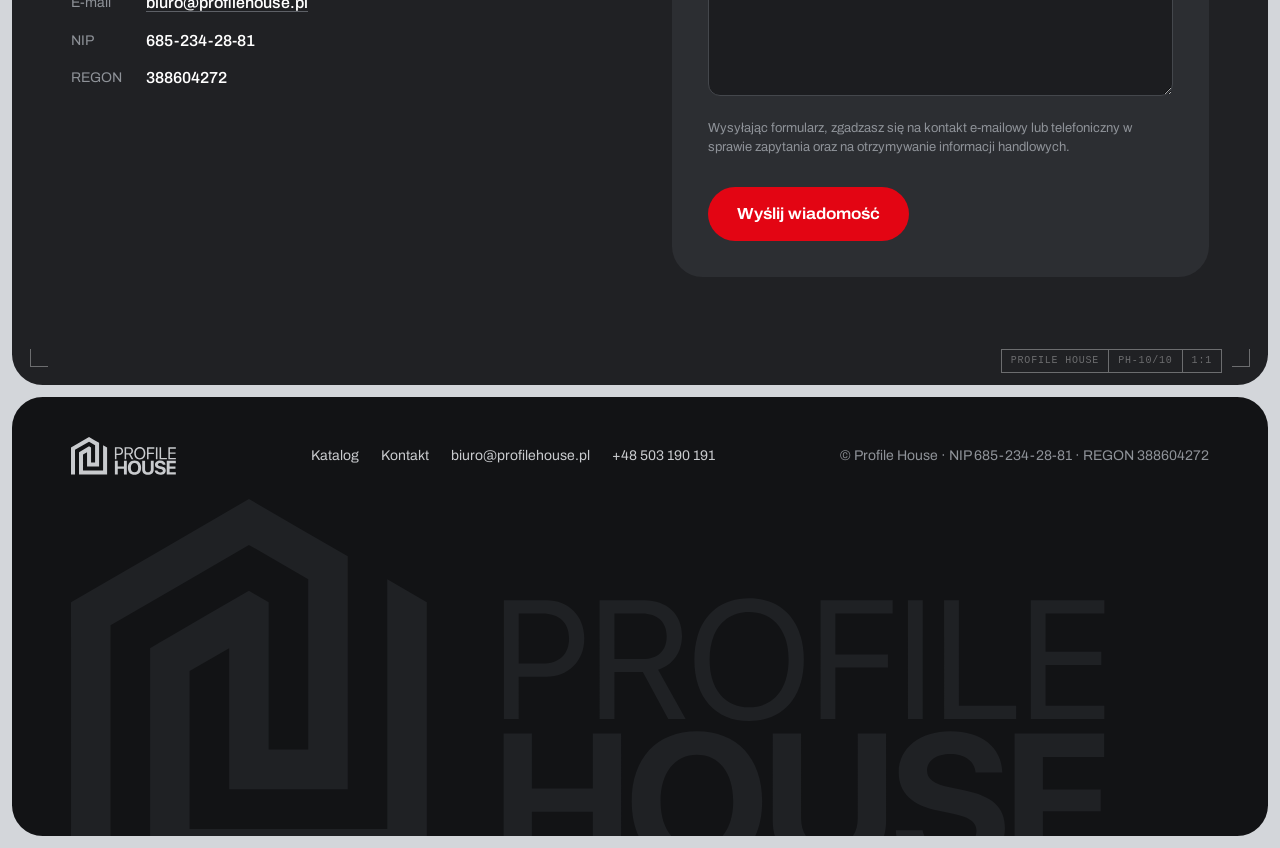
==== commit 14f6d23d: "Formularze wysyłają zgłoszenia przez Google Apps Script na biuro@profilehouse.pl Co-Authored-By: Cla" ====
--- a/index.html
+++ b/index.html
@@ -22,7 +22,7 @@
 <link rel="apple-touch-icon" href="/assets/apple-touch-icon.png">
 <link rel="preload" href="/assets/fonts/archivo-latin-wdth-normal.woff2" as="font" type="font/woff2" crossorigin>
 <link rel="stylesheet" href="/assets/site.css?v=0ff568c4">
-<script src="/assets/site.js?v=68d30024" defer></script>
+<script src="/assets/site.js?v=ebfbbffc" defer></script>
 </head>
 <body>
 <a class="skip" href="#main">Przejdź do treści</a>
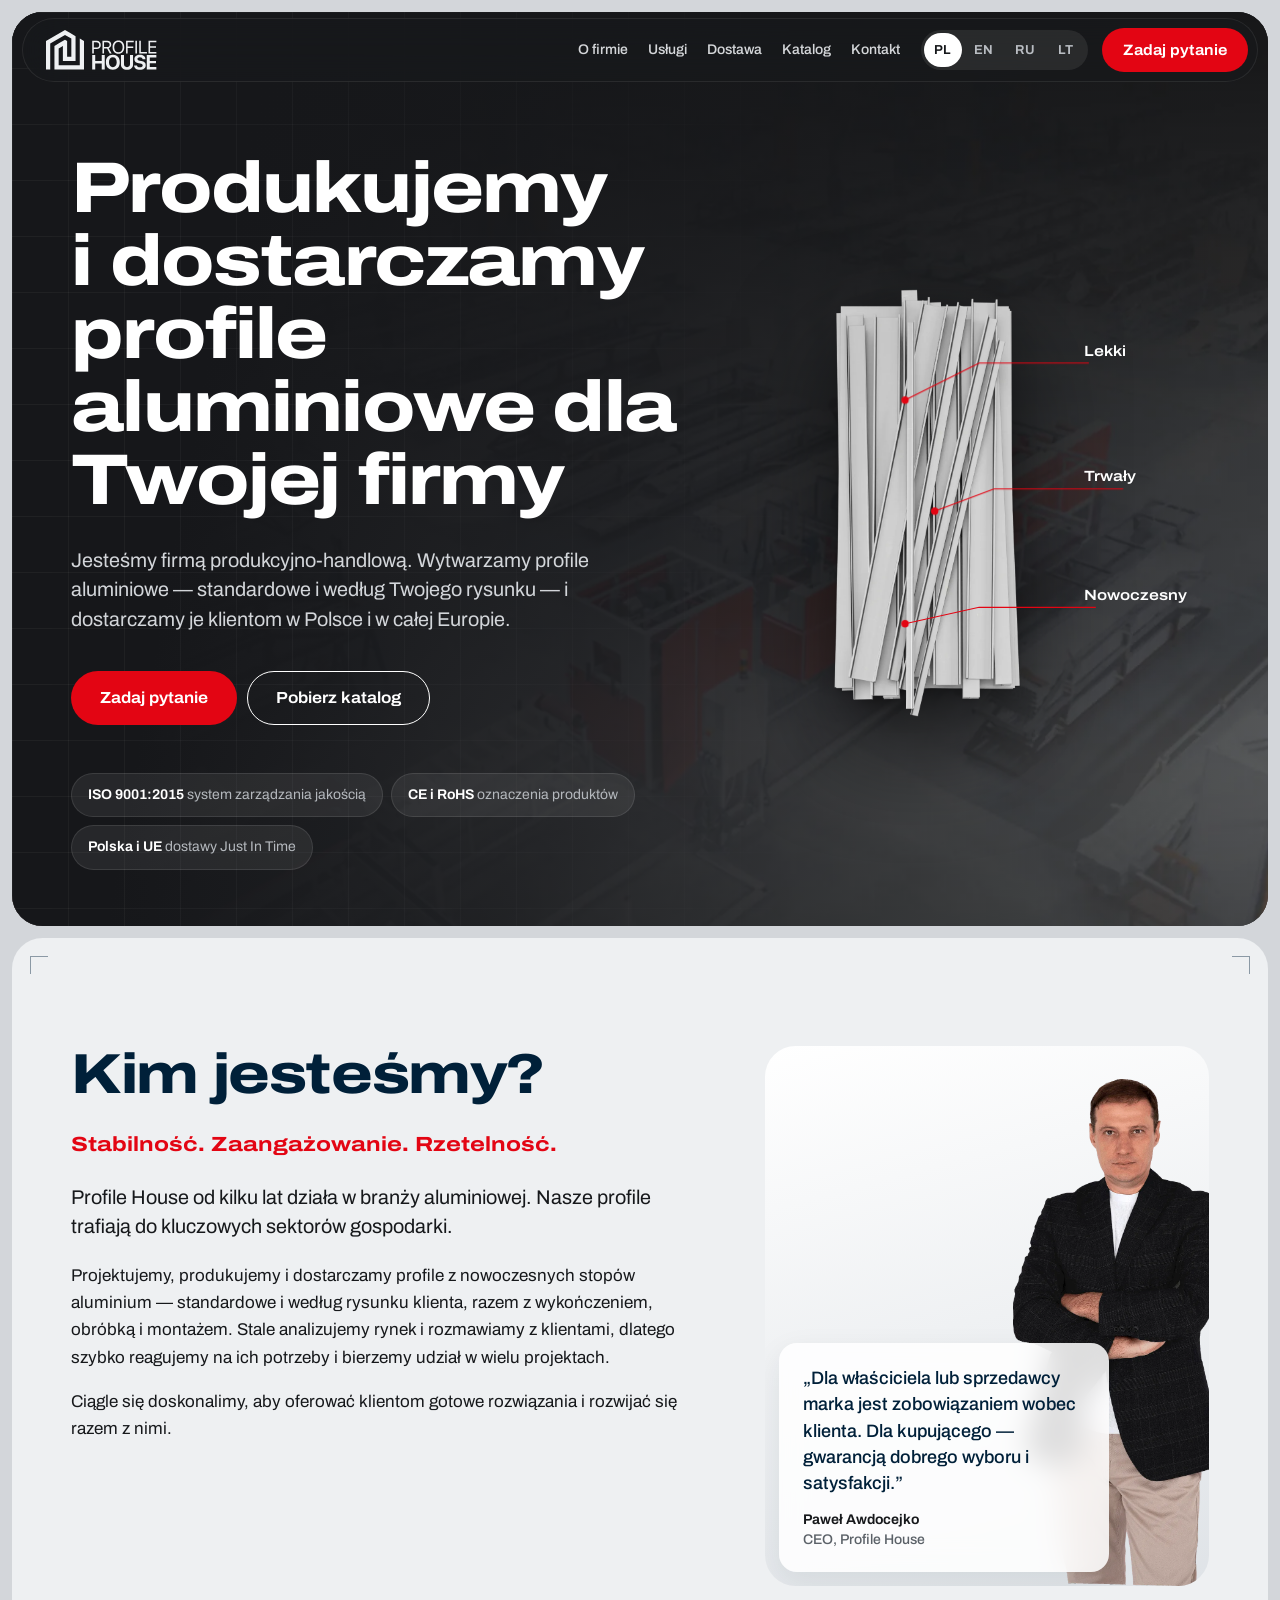
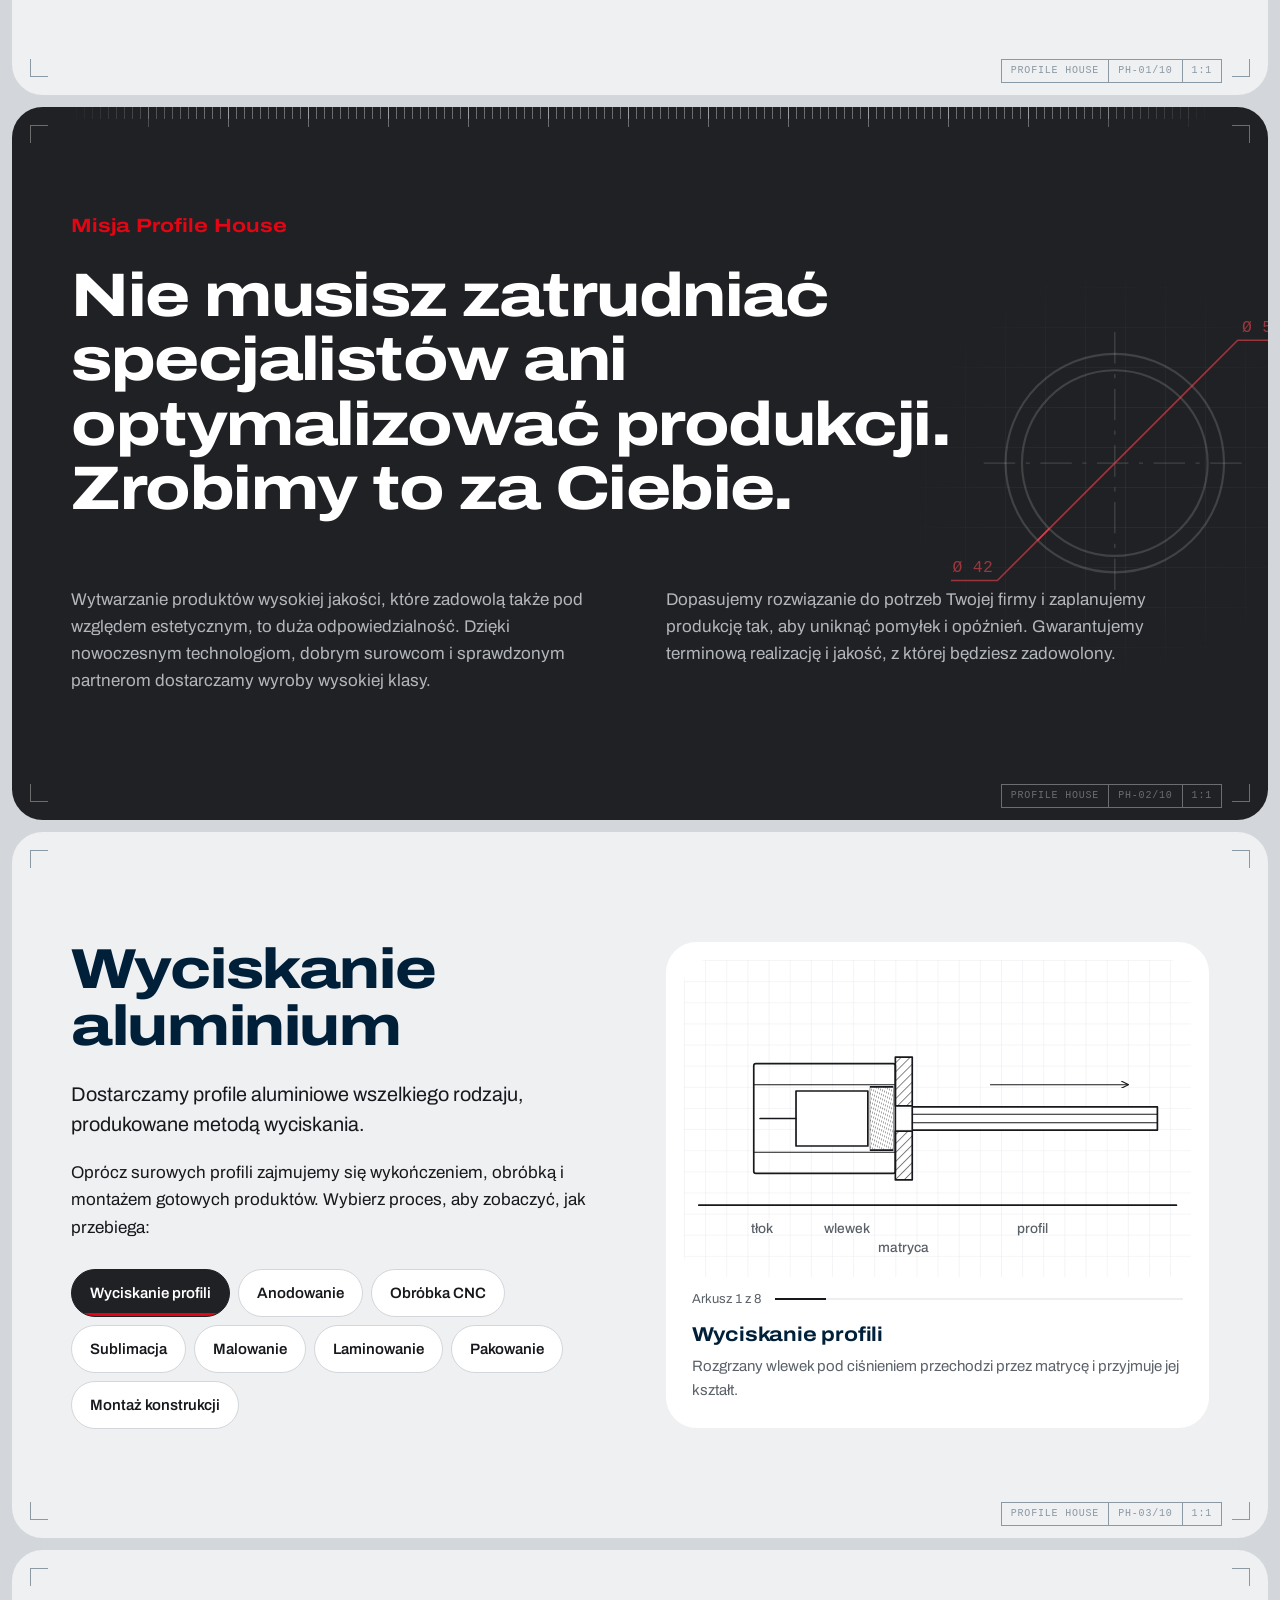
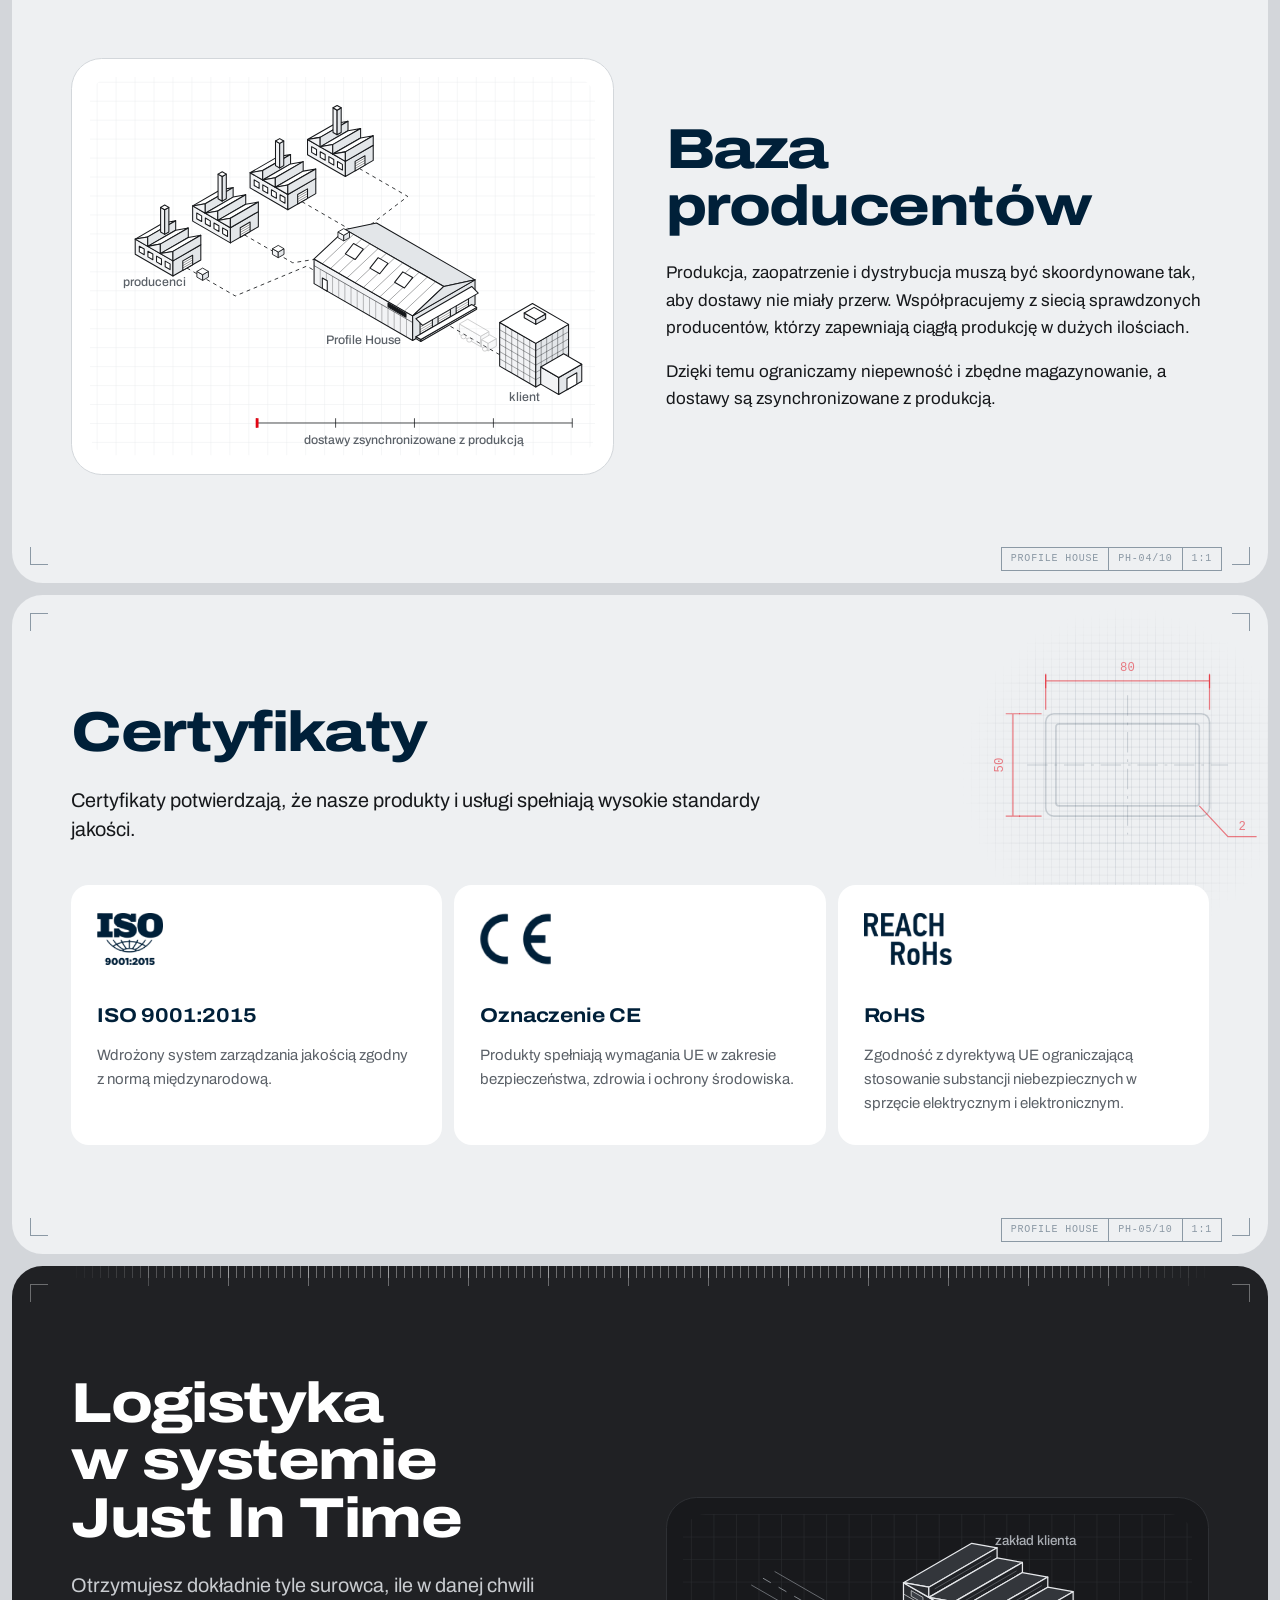
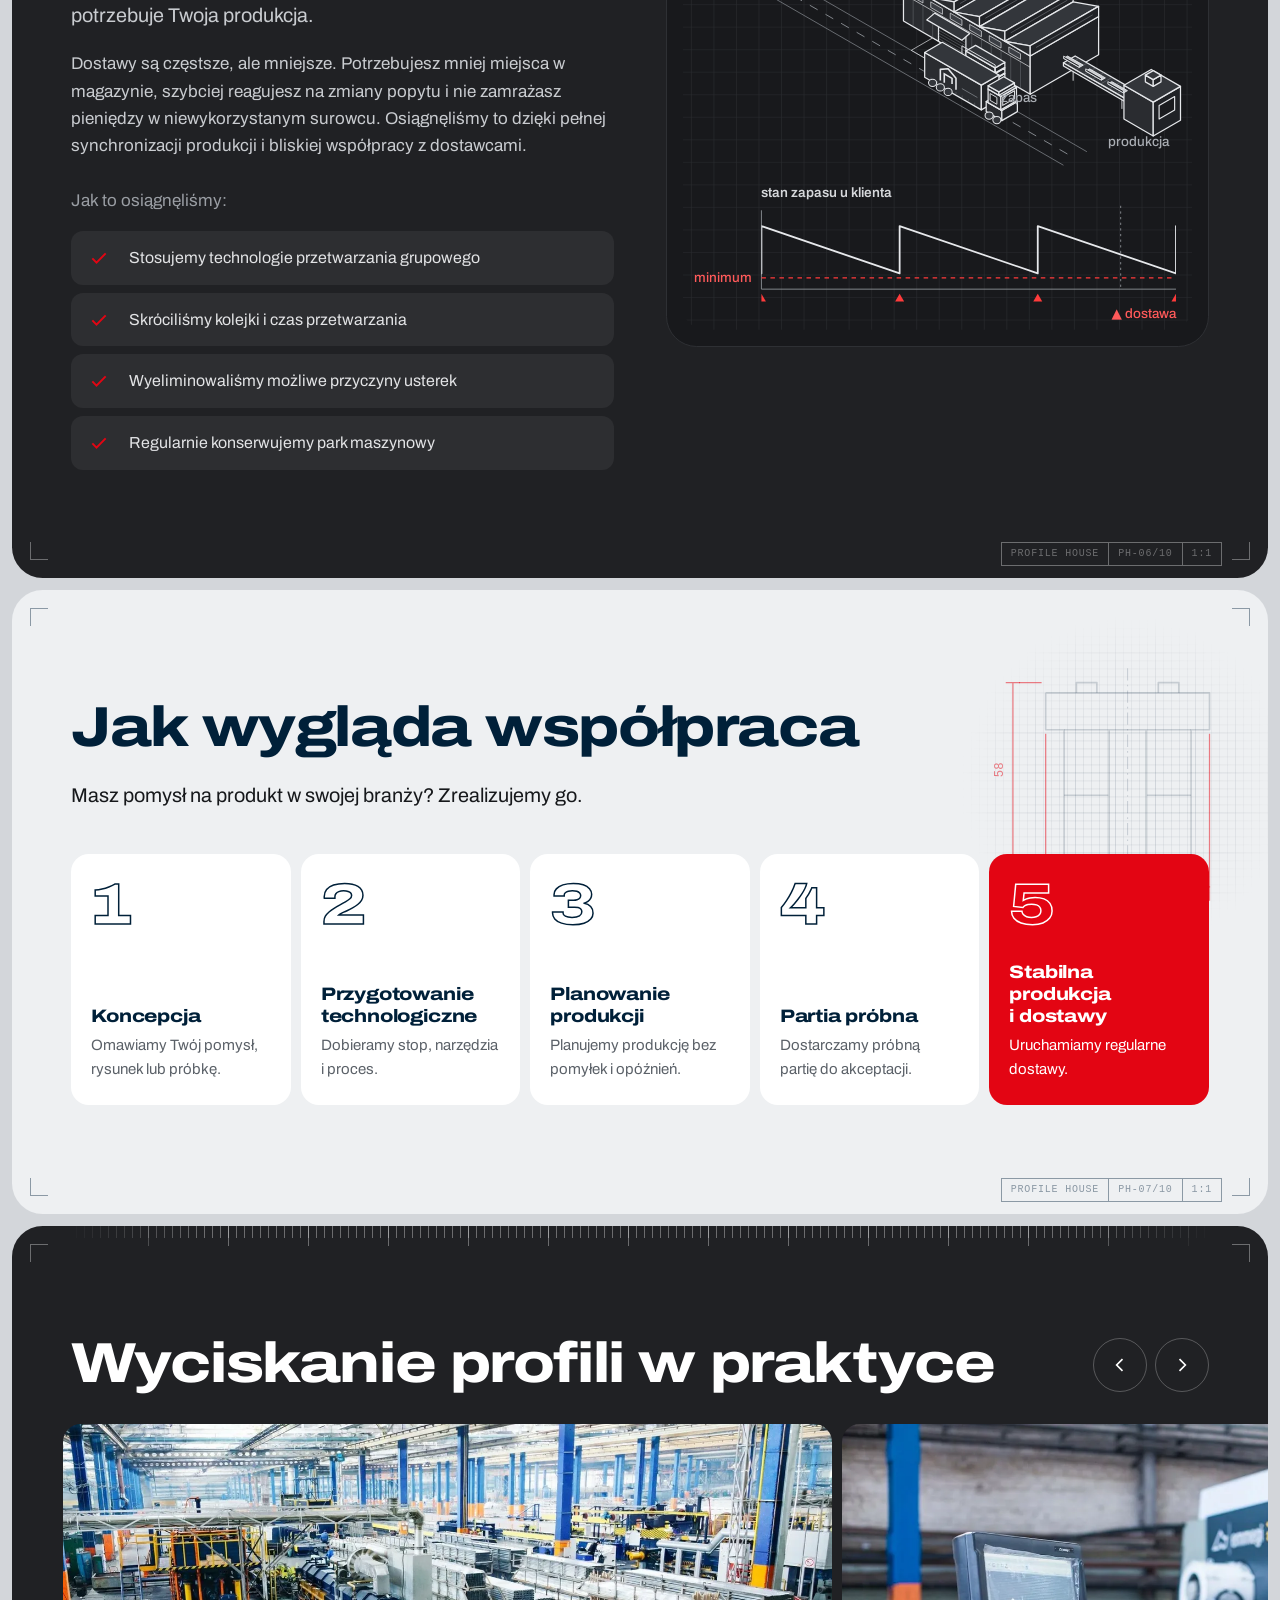
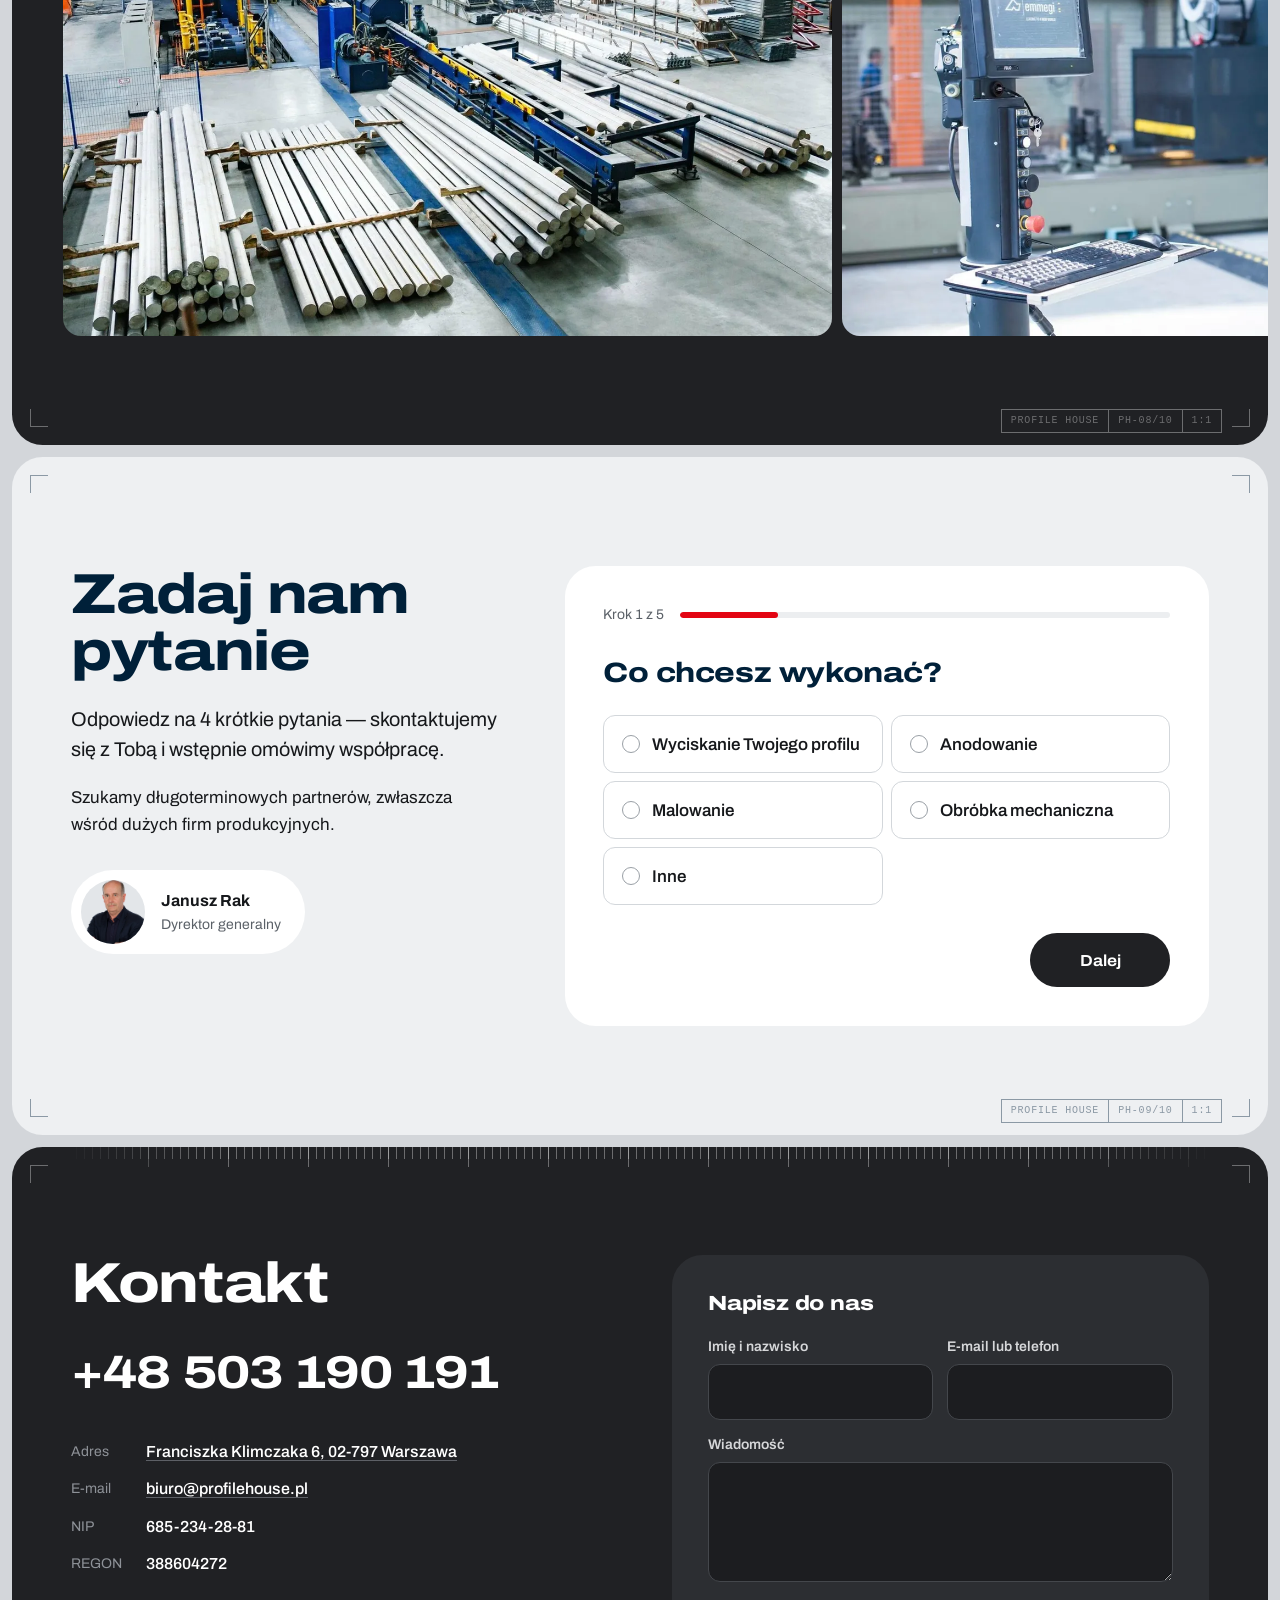
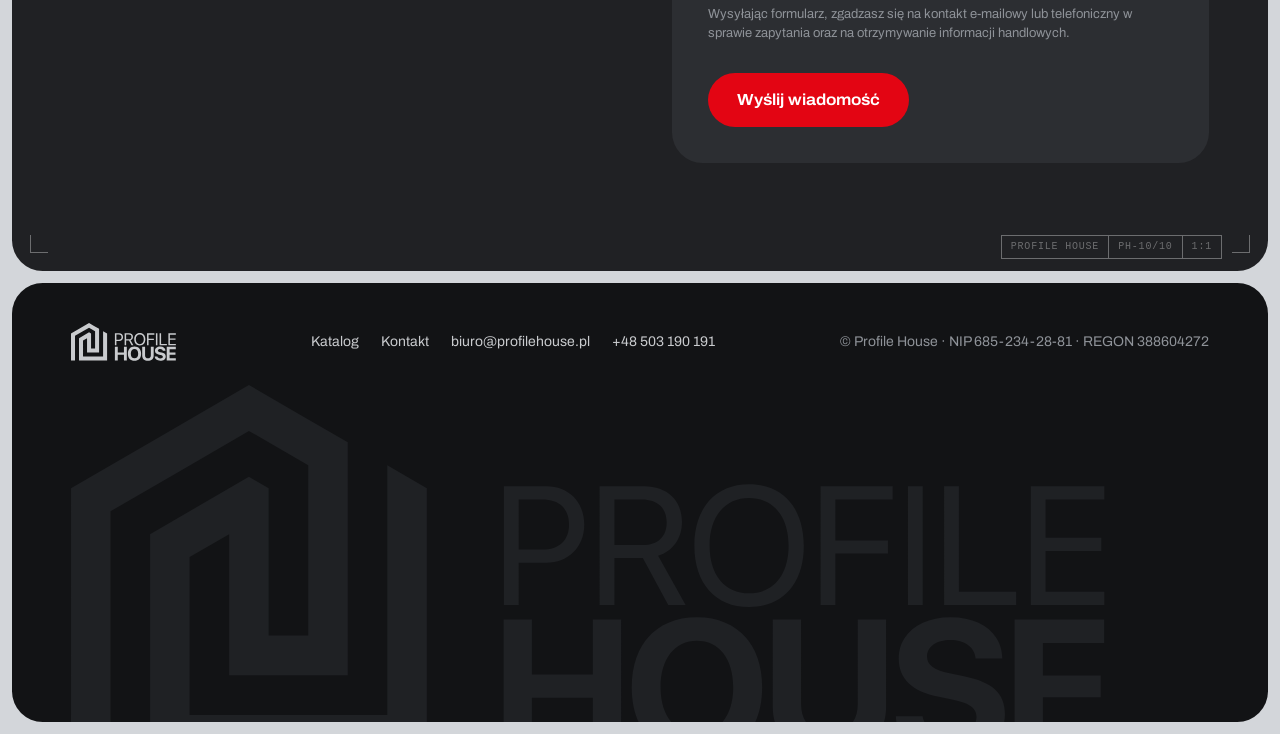
==== commit 9b2ddb08: "Domena profilehouse.pl (CNAME); usunięta animacja przejścia przez matrycę Co-Authored-By: Claude Opu" ====
--- a/index.html
+++ b/index.html
@@ -21,8 +21,8 @@
 <link rel="icon" href="/assets/favicon.png" type="image/png">
 <link rel="apple-touch-icon" href="/assets/apple-touch-icon.png">
 <link rel="preload" href="/assets/fonts/archivo-latin-wdth-normal.woff2" as="font" type="font/woff2" crossorigin>
-<link rel="stylesheet" href="/assets/site.css?v=0ff568c4">
-<script src="/assets/site.js?v=ebfbbffc" defer></script>
+<link rel="stylesheet" href="/assets/site.css?v=838a1575">
+<script src="/assets/site.js?v=2a8c0dec" defer></script>
 </head>
 <body>
 <a class="skip" href="#main">Przejdź do treści</a>
--- a/assets/site.css
+++ b/assets/site.css
@@ -562,14 +562,7 @@
 @media (prefers-reduced-motion:reduce){.bp-tr{translate:none}}
 @media (max-width:860px){.bp-art{opacity:.4}.bp-tr{opacity:.32}}
 
-/* v3.7 — "through the die": solid GPU blocks inside the extrusion panel */
-#uslugi > .die2{position:absolute;inset:0;z-index:5;pointer-events:none;visibility:hidden;will-change:opacity}
-.die2 i{position:absolute;left:0;top:0;width:1px;height:1px;background:#1c1e22;transform-origin:0 0;will-change:transform}
-.die2 .die-glow{position:absolute;left:0;top:0;border-radius:50%;background:radial-gradient(closest-side,rgba(255,90,20,0) 50%,rgba(255,90,20,.2) 72%,rgba(255,60,10,0));transform-origin:50% 50%;will-change:transform}
-.die2 .die-art{position:absolute;left:0;top:0;overflow:visible;transform-origin:50% 50%;will-change:transform}
-#uslugi.die-sec{margin-top:clamp(40px,14vh,160px)}
 .hdr{z-index:60}
-/* more room before the extrusion panel, so the die arrives as its own moment */
 
 
 @media (max-width:860px){.sec.white .split > .net{order:2}.sec.white .split > .h-block{order:1}}
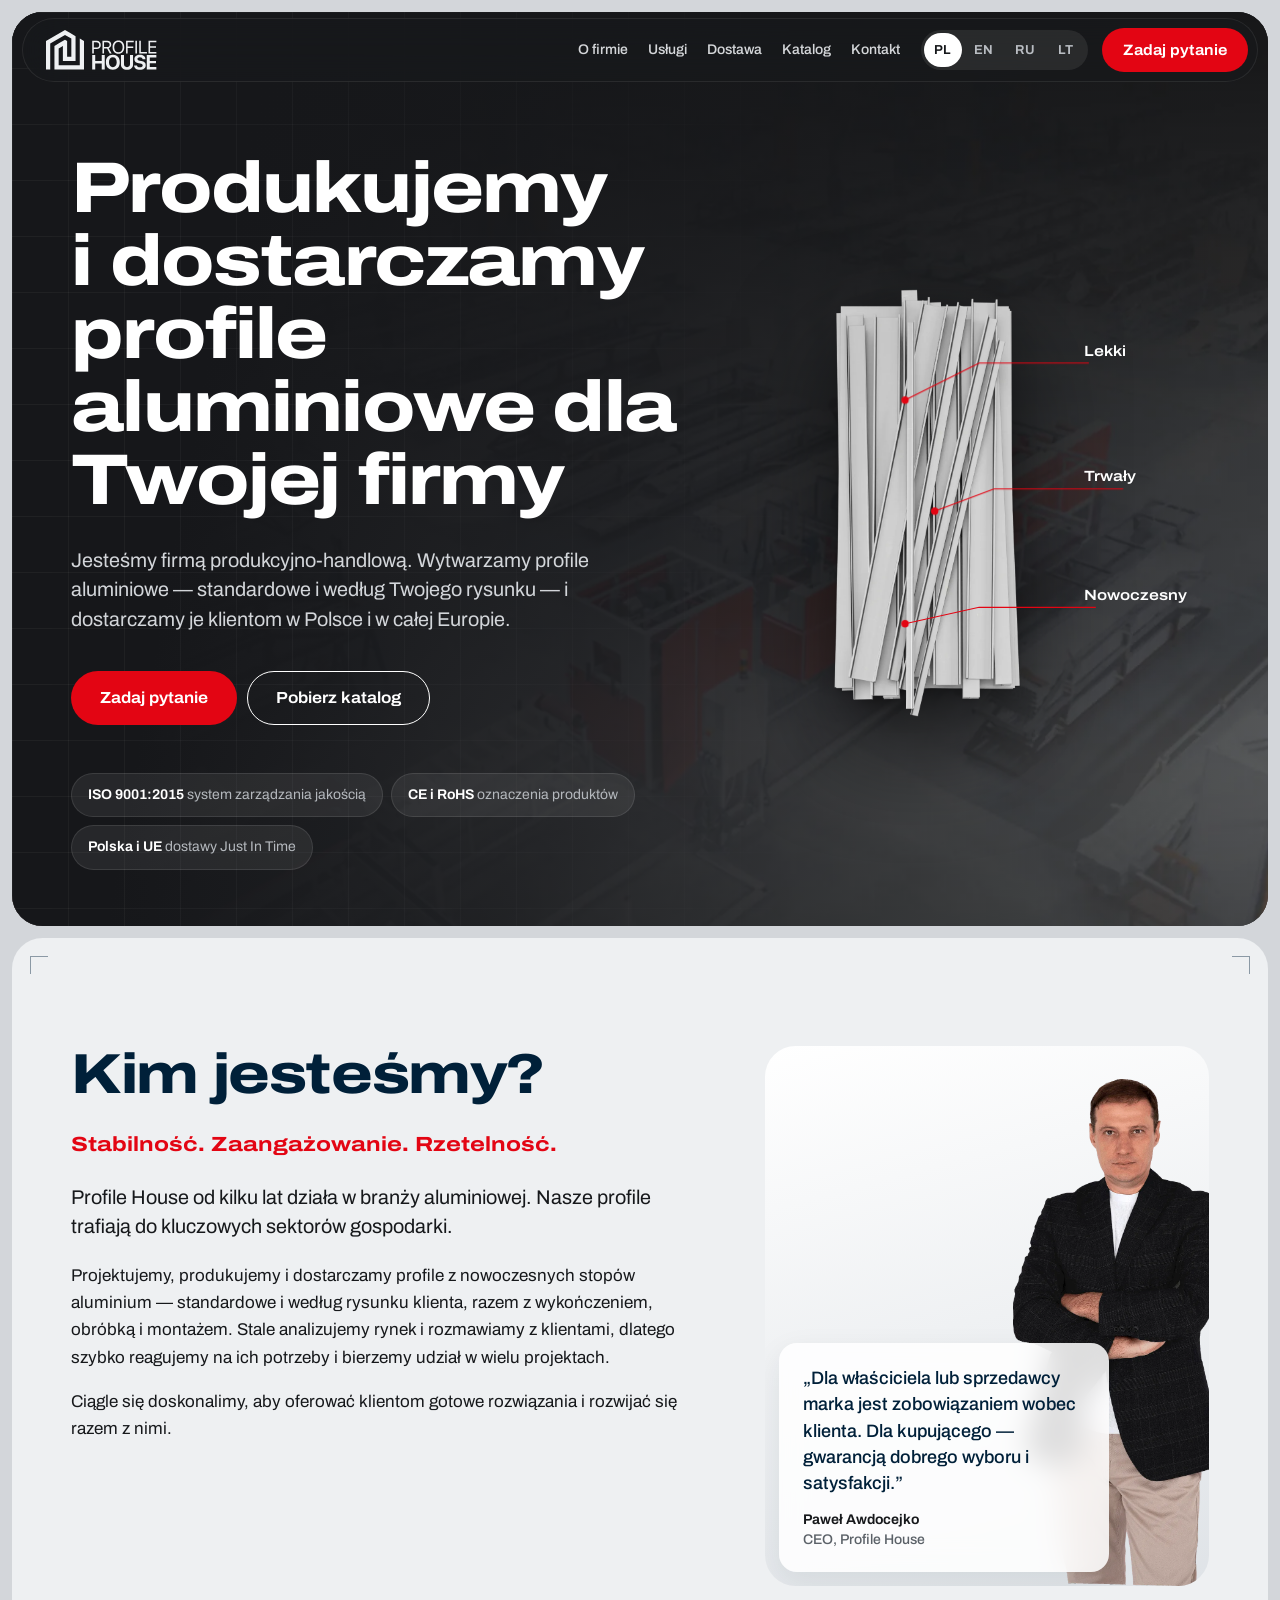
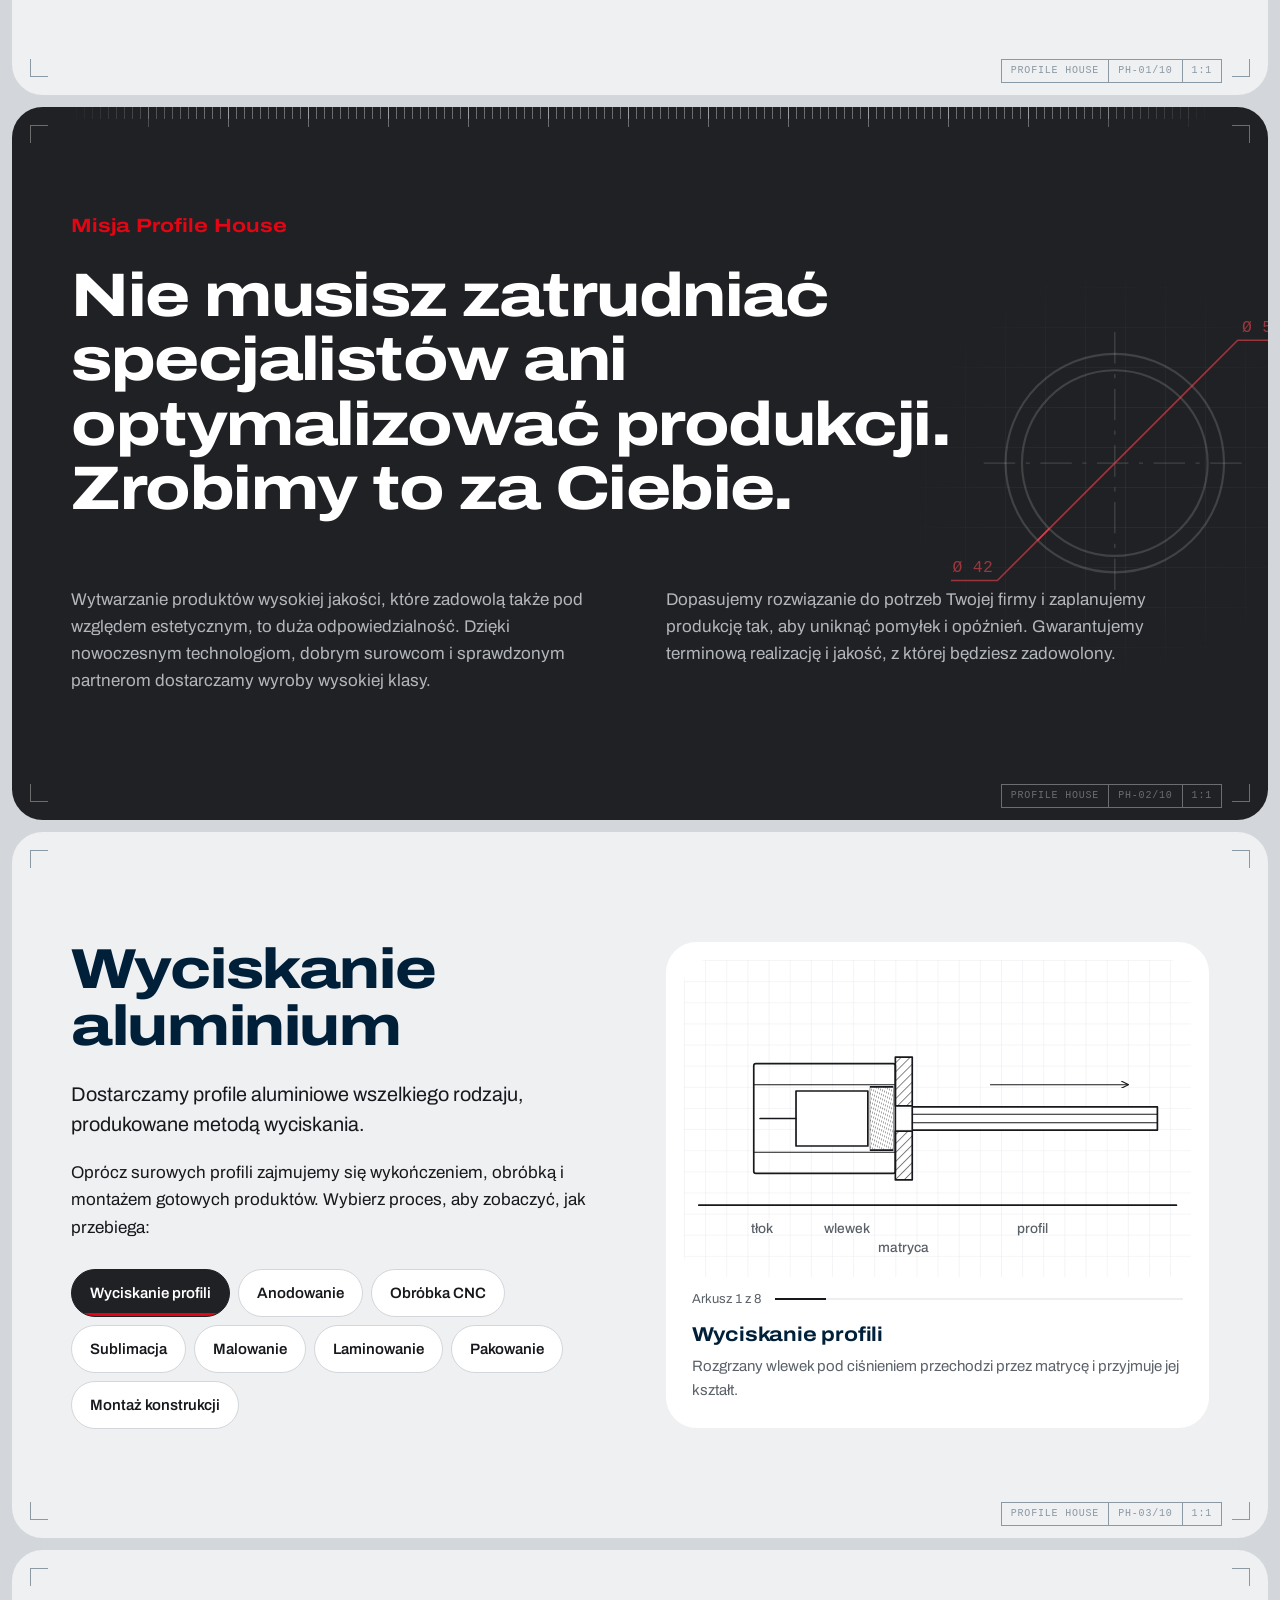
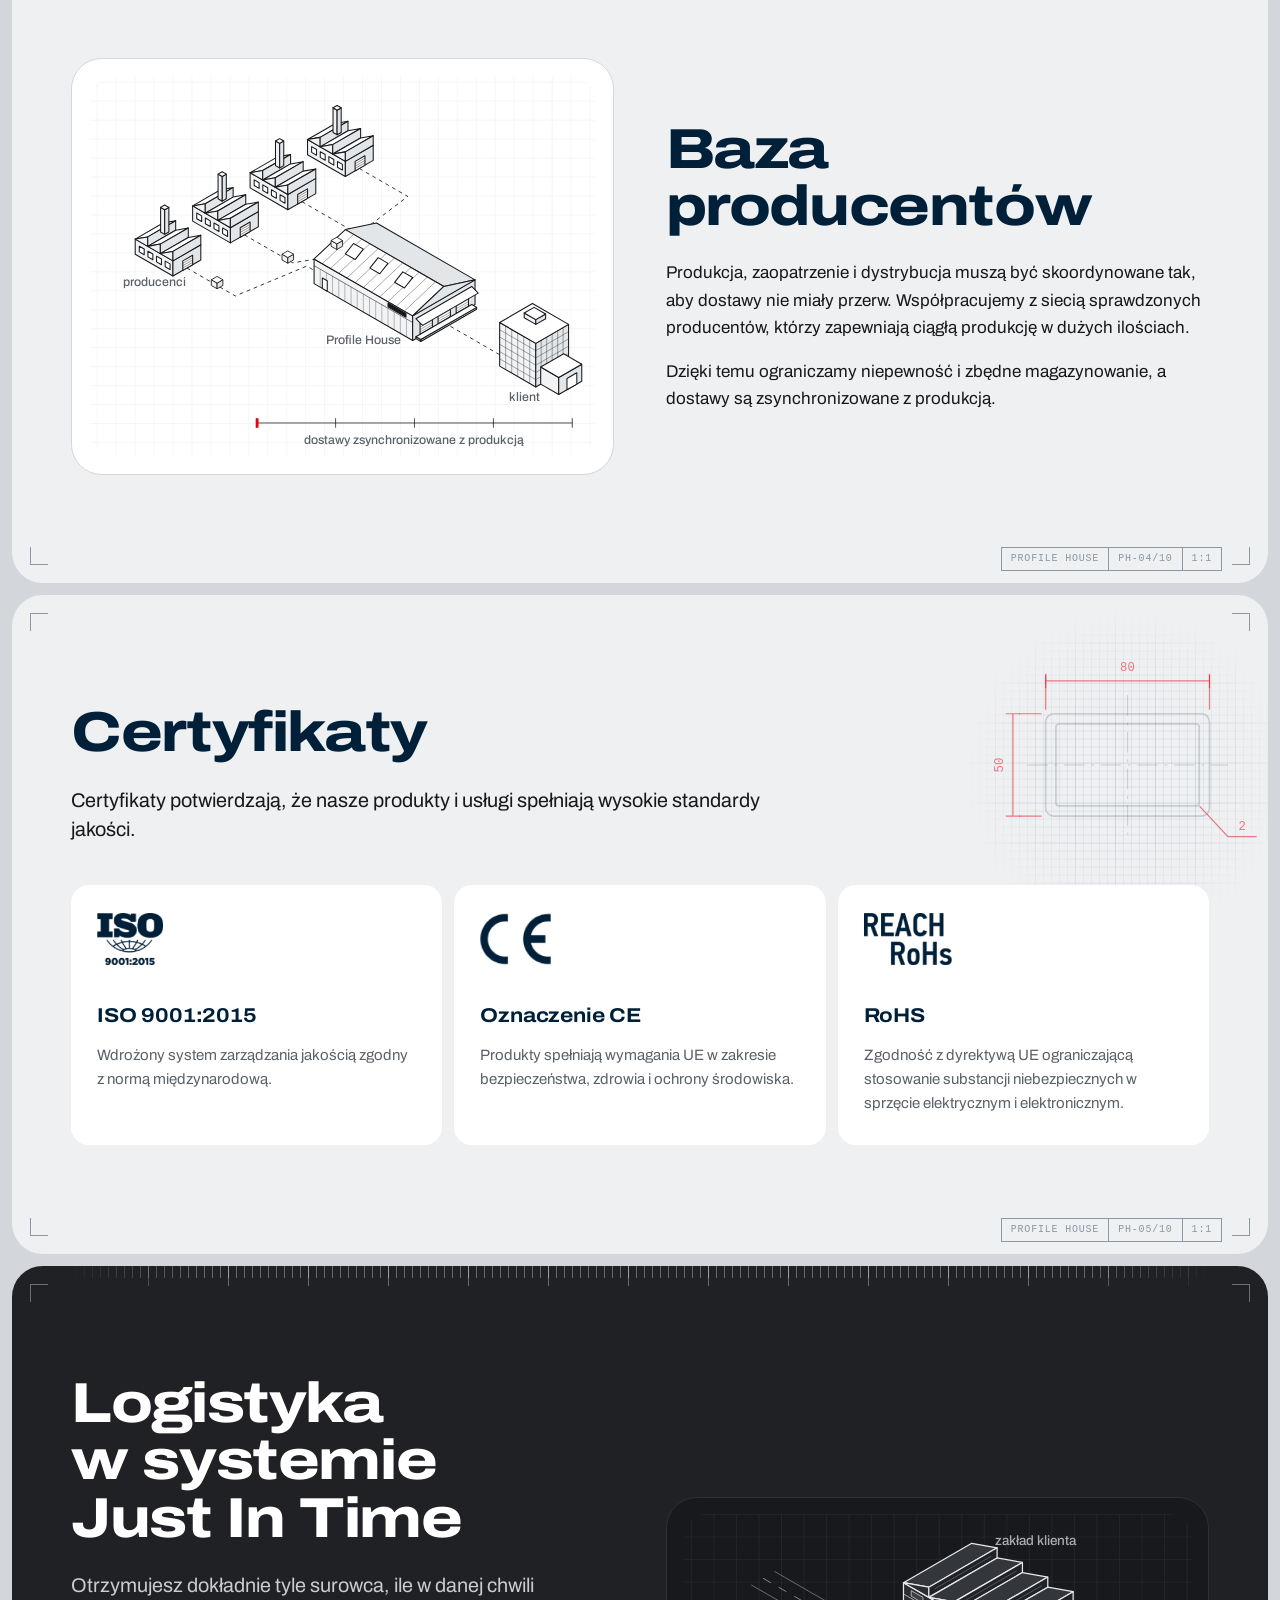
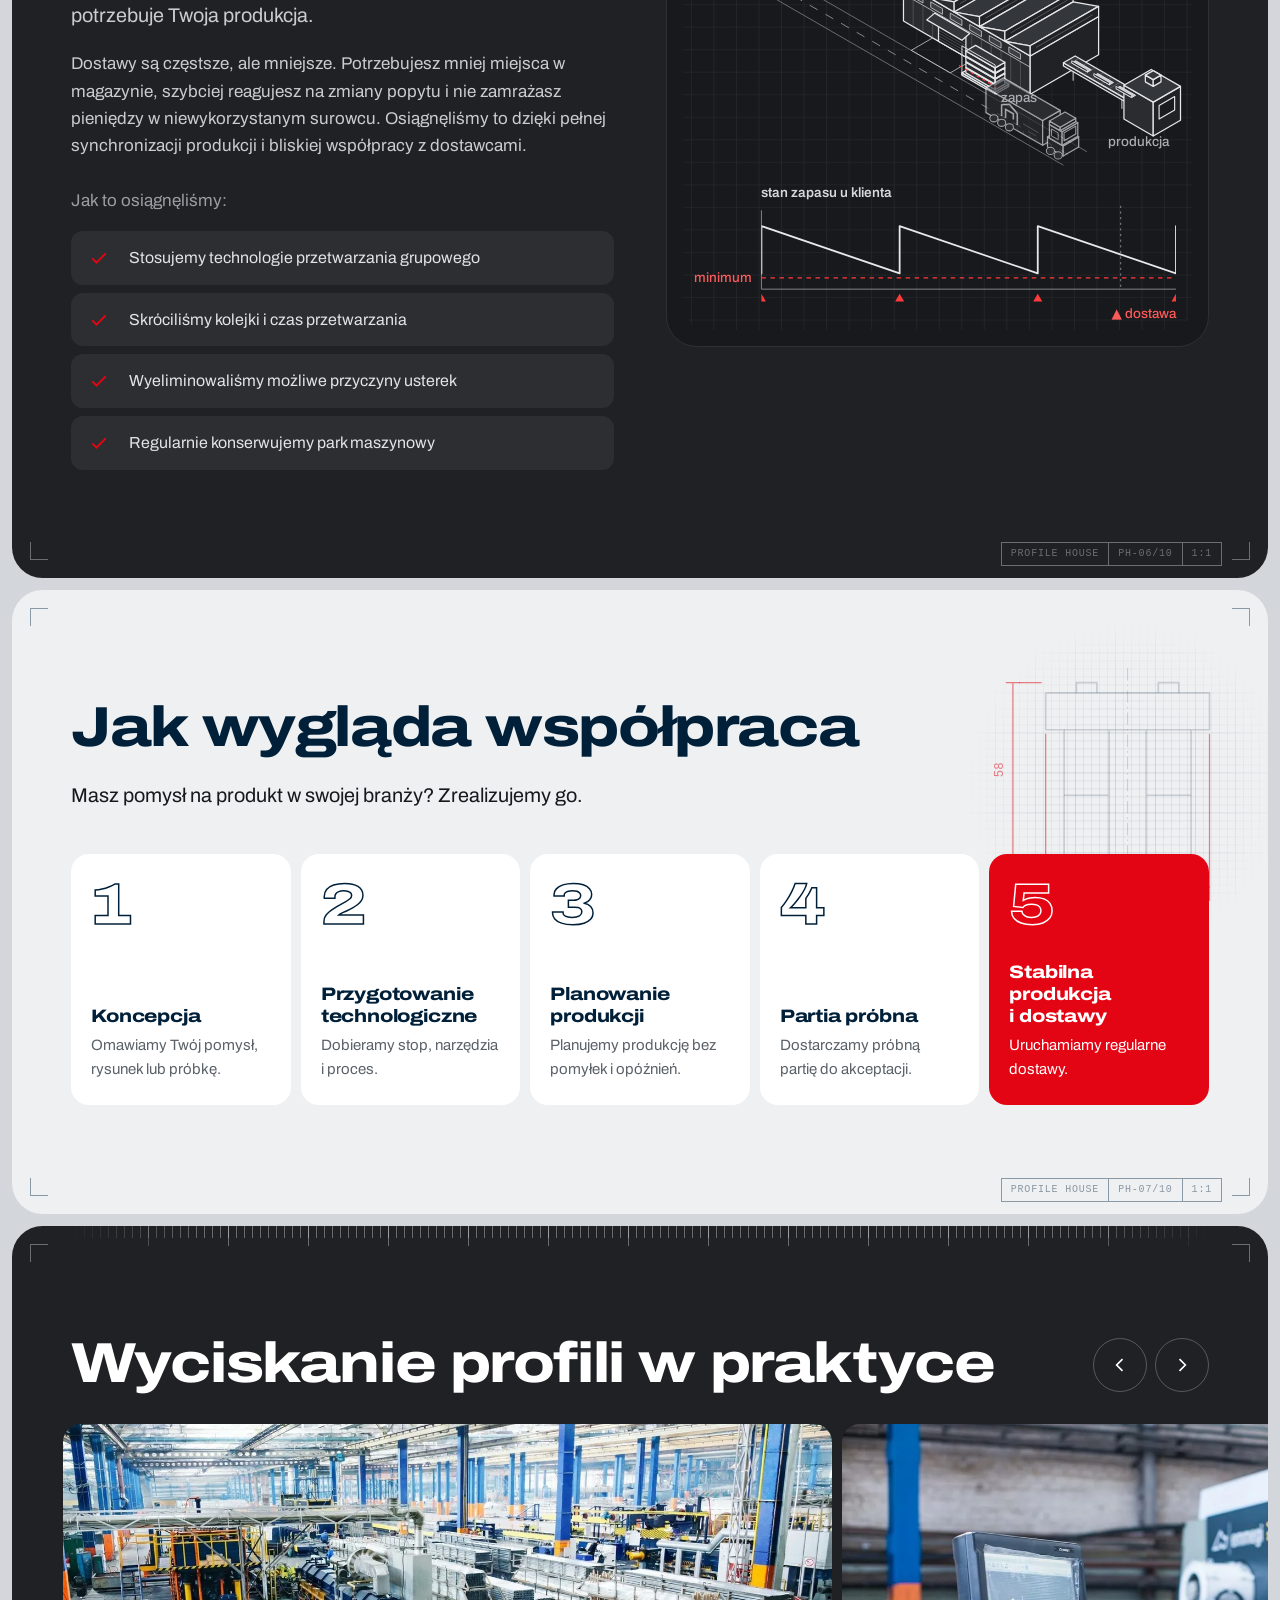
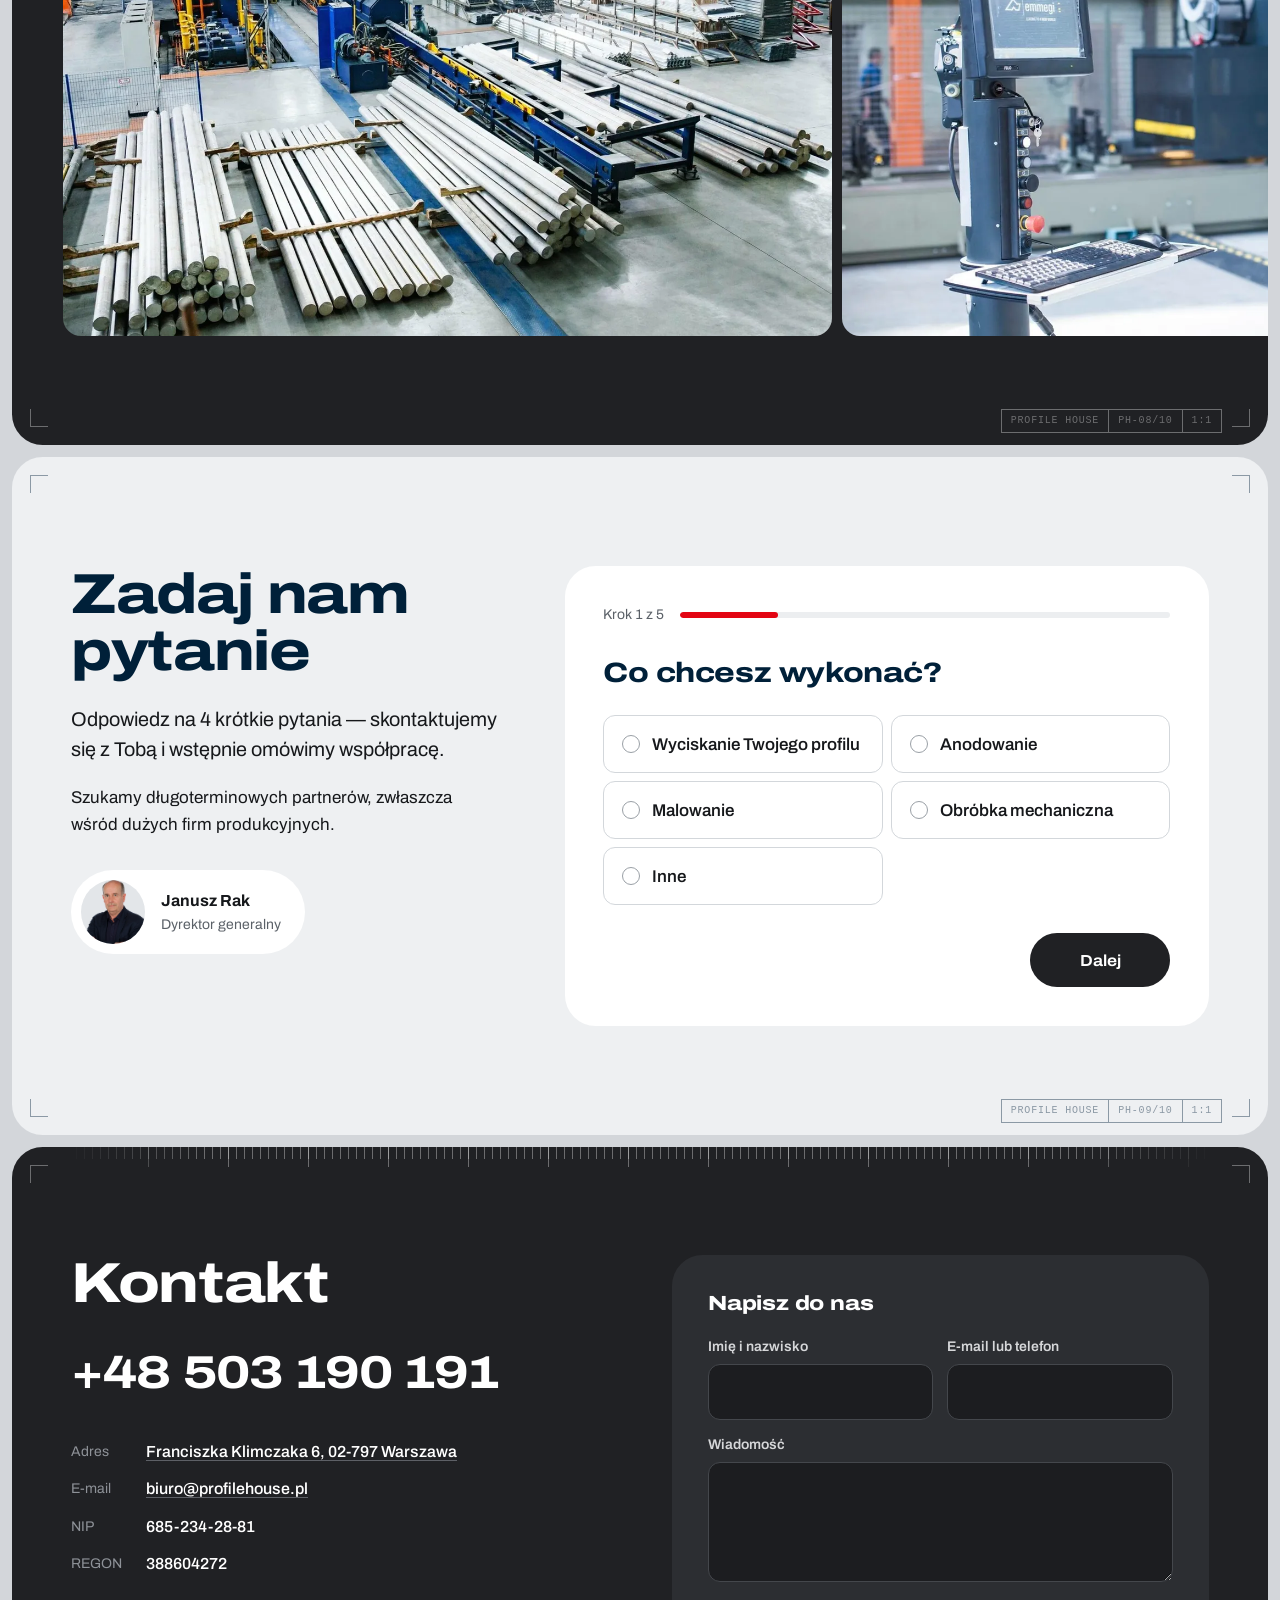
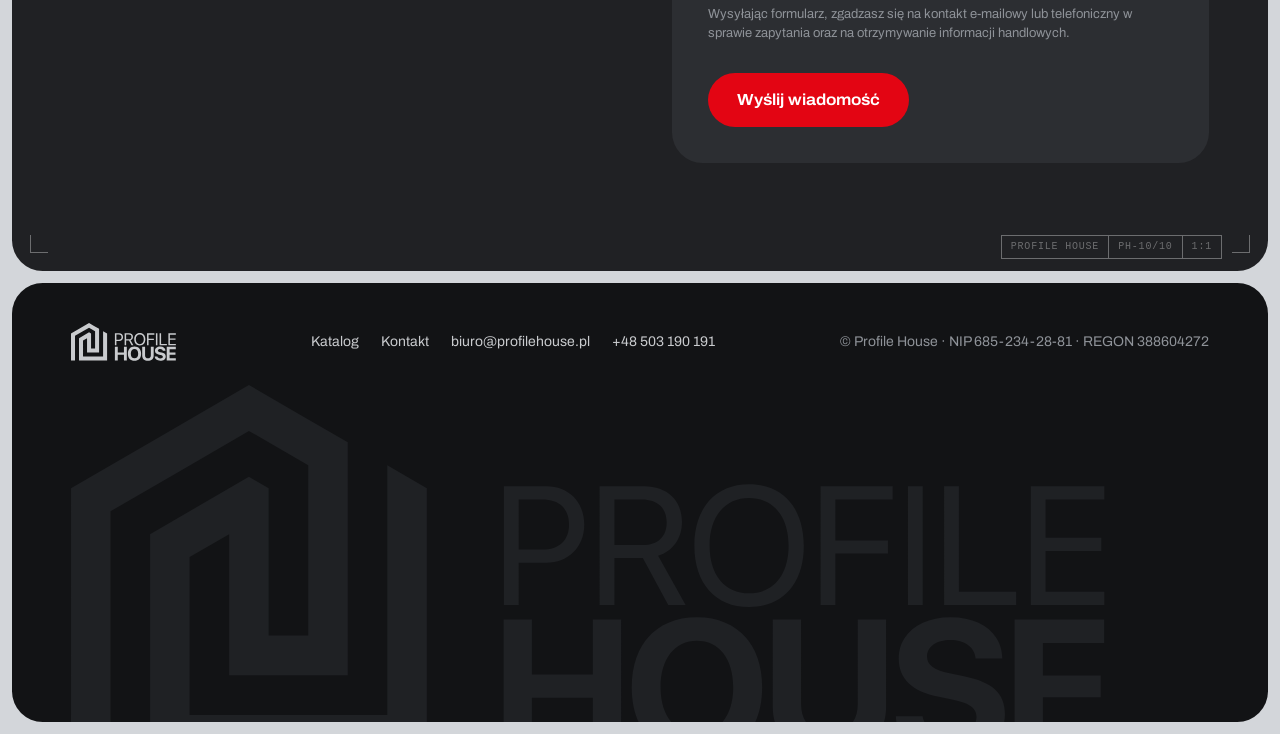
==== commit dbc73569: "Okładki do udostępniania linków (1200×630) w 4 językach Co-Authored-By: Claude Opus 5.5 <noreply@ant" ====
--- a/index.html
+++ b/index.html
@@ -16,7 +16,12 @@
 <meta property="og:title" content="Profile House — producent i dostawca profili aluminiowych">
 <meta property="og:description" content="Produkujemy i dostarczamy profile aluminiowe dla firm w Polsce i w Europie: wyciskanie, anodowanie, obróbka CNC, malowanie, montaż. Dostawy Just In Time.">
 <meta property="og:url" content="https://profilehouse.pl/">
-<meta property="og:image" content="https://profilehouse.pl/assets/img/plant.webp">
+<meta property="og:image" content="https://profilehouse.pl/assets/og/og-pl.jpg">
+<meta property="og:image:width" content="1200">
+<meta property="og:image:height" content="630">
+<meta property="og:image:alt" content="Profile House">
+<meta property="og:site_name" content="Profile House">
+<meta name="twitter:card" content="summary_large_image">
 <meta name="theme-color" content="#202124">
 <link rel="icon" href="/assets/favicon.png" type="image/png">
 <link rel="apple-touch-icon" href="/assets/apple-touch-icon.png">
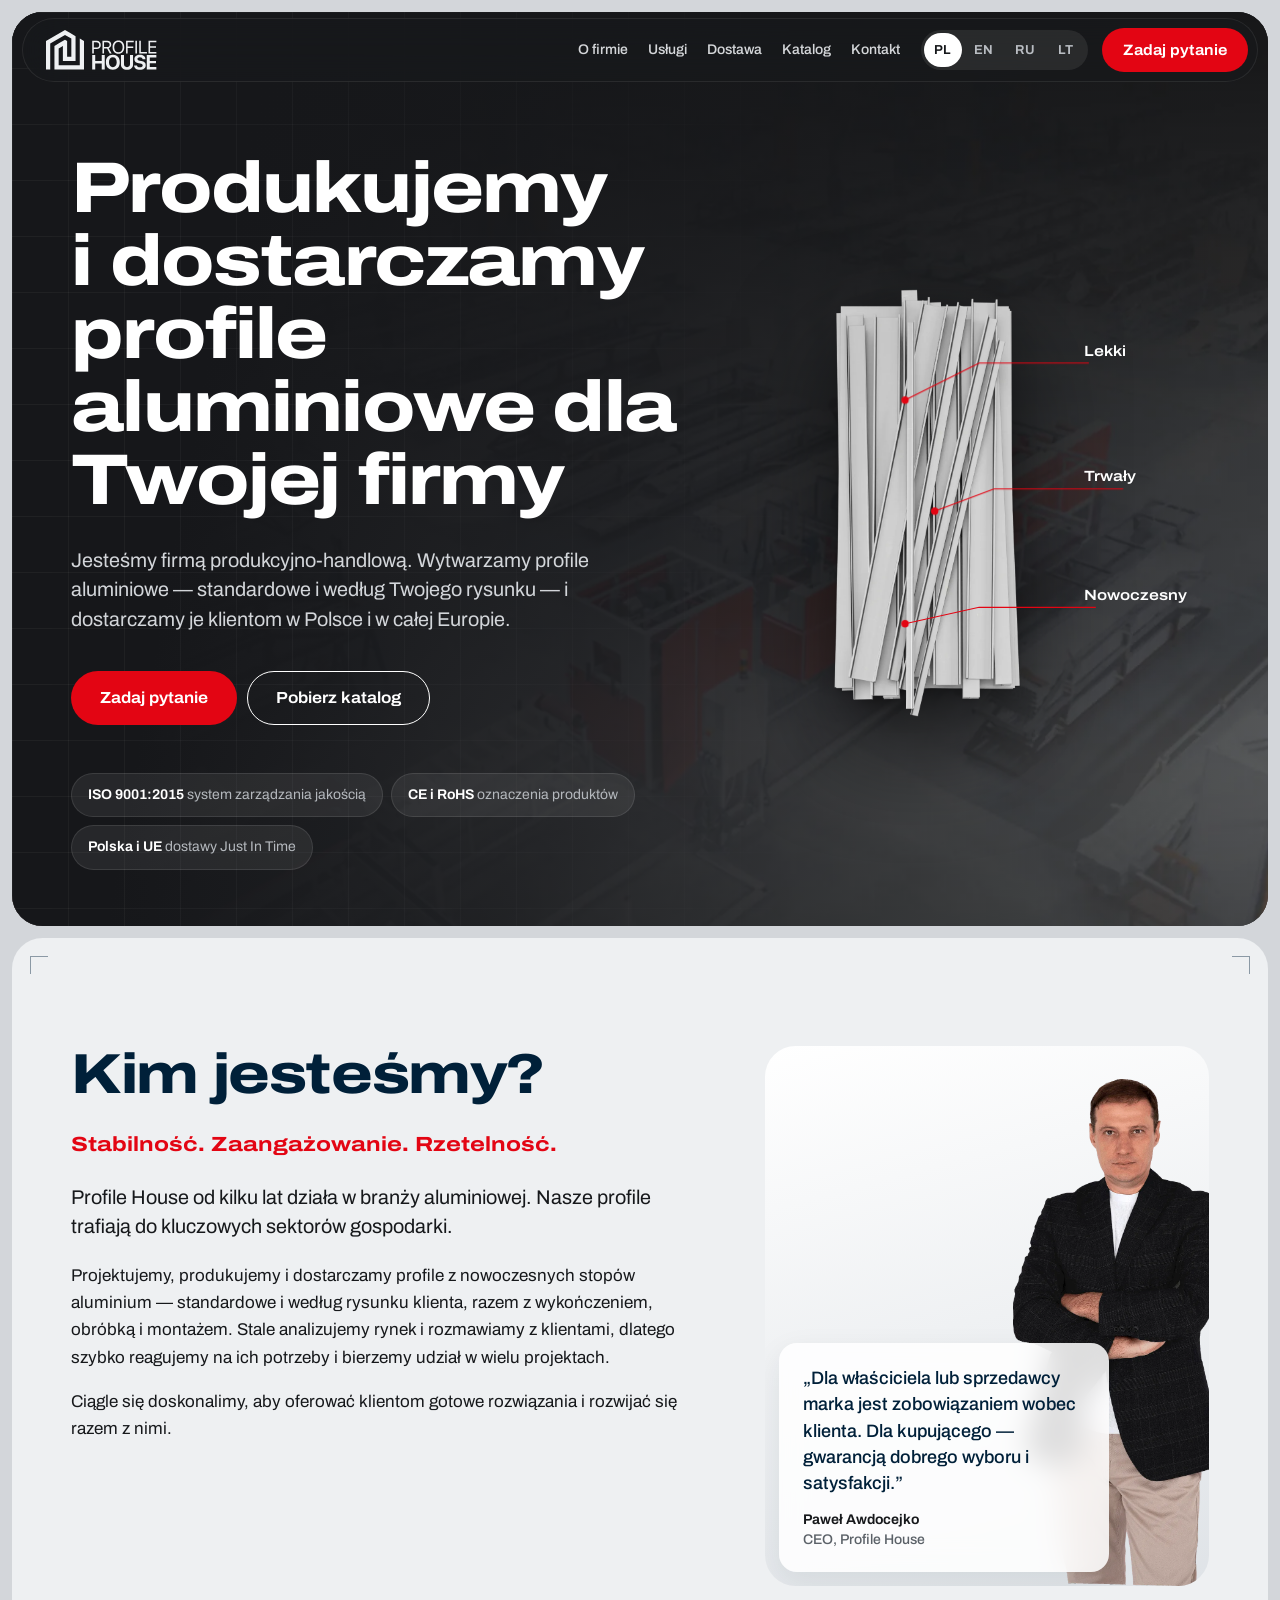
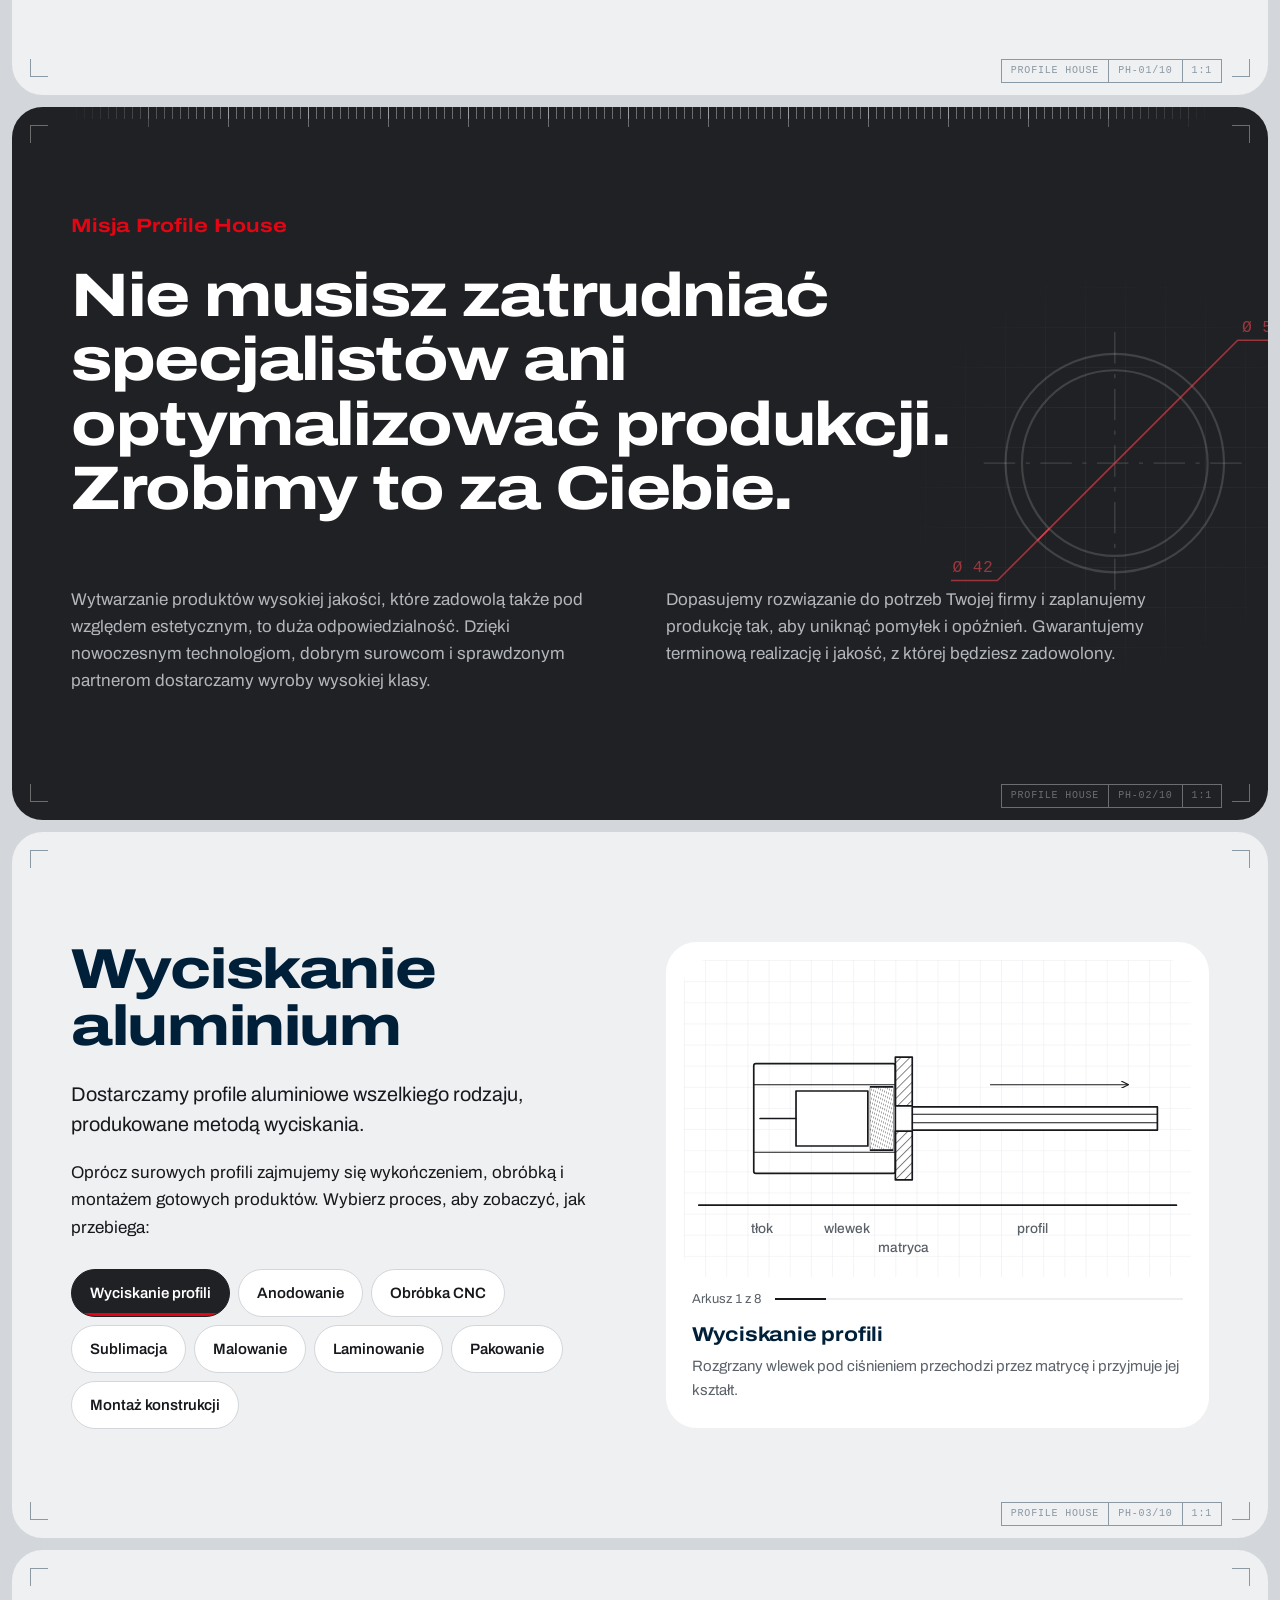
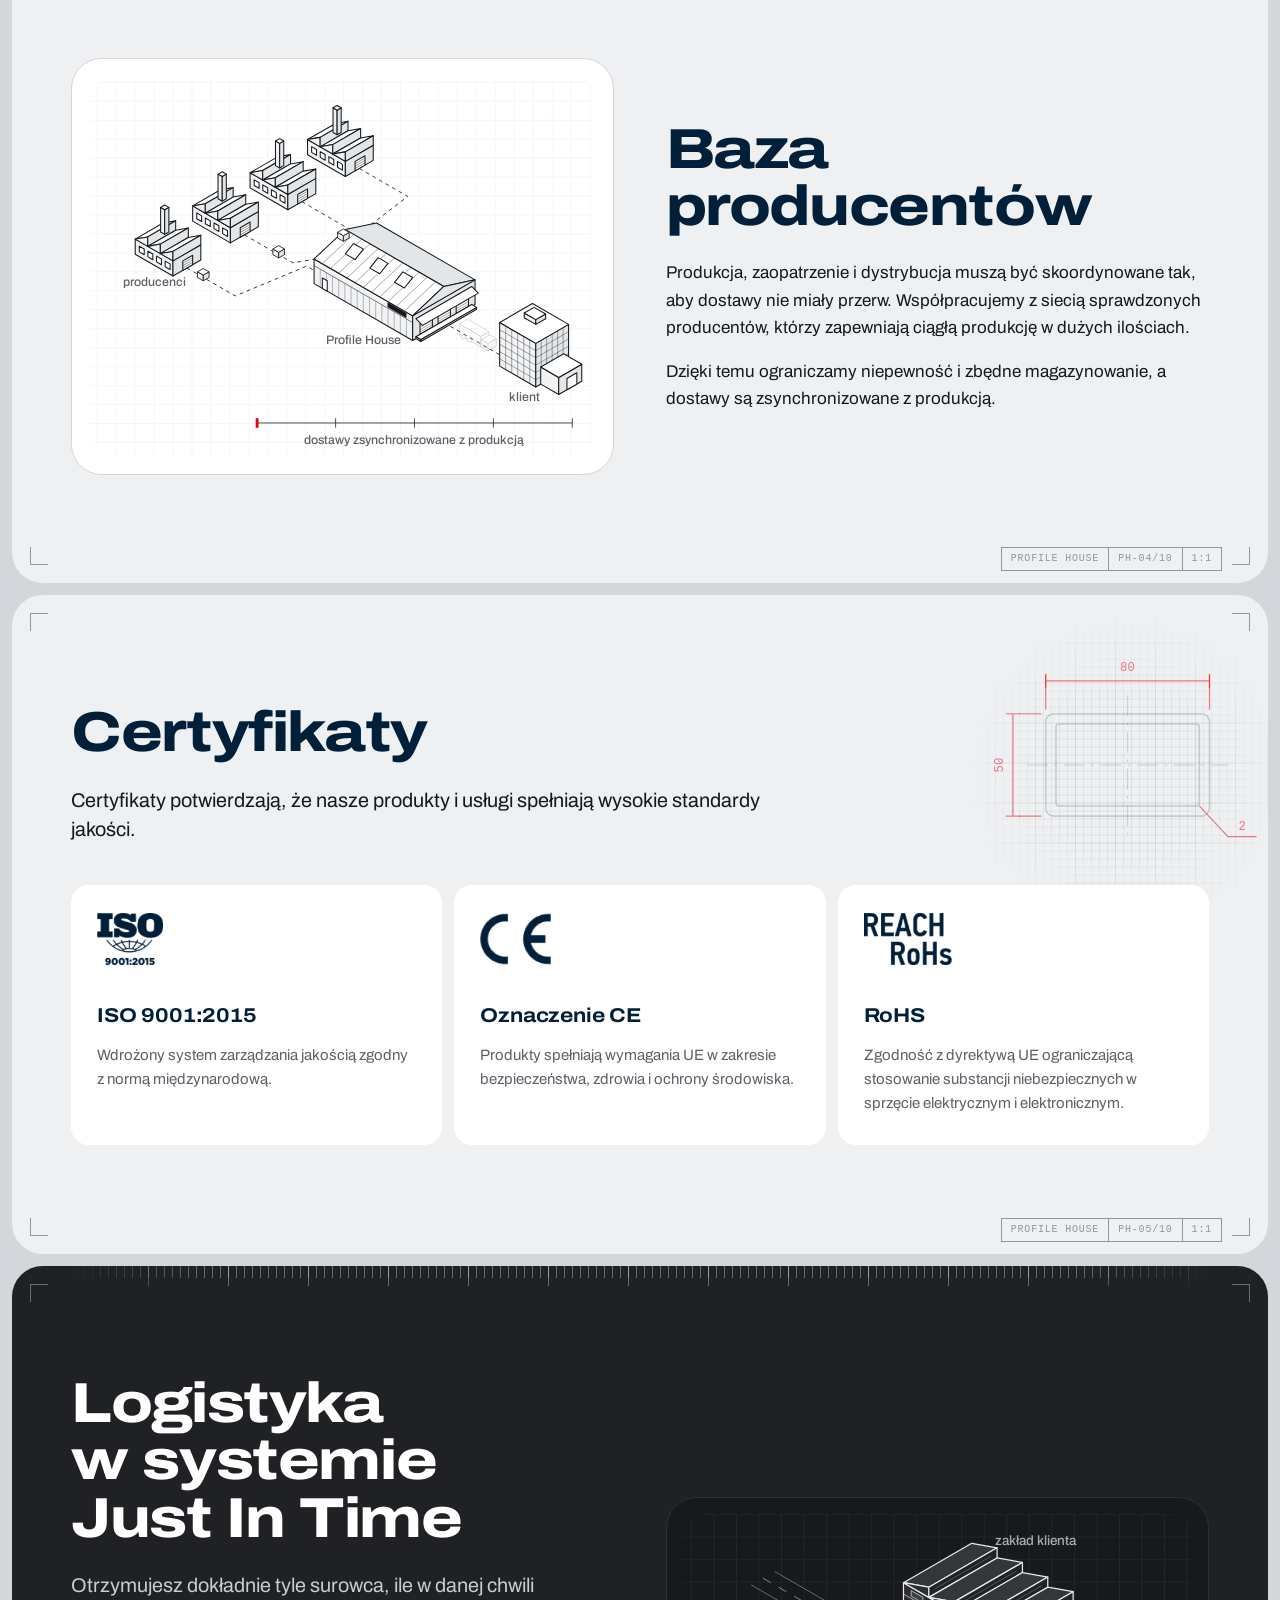
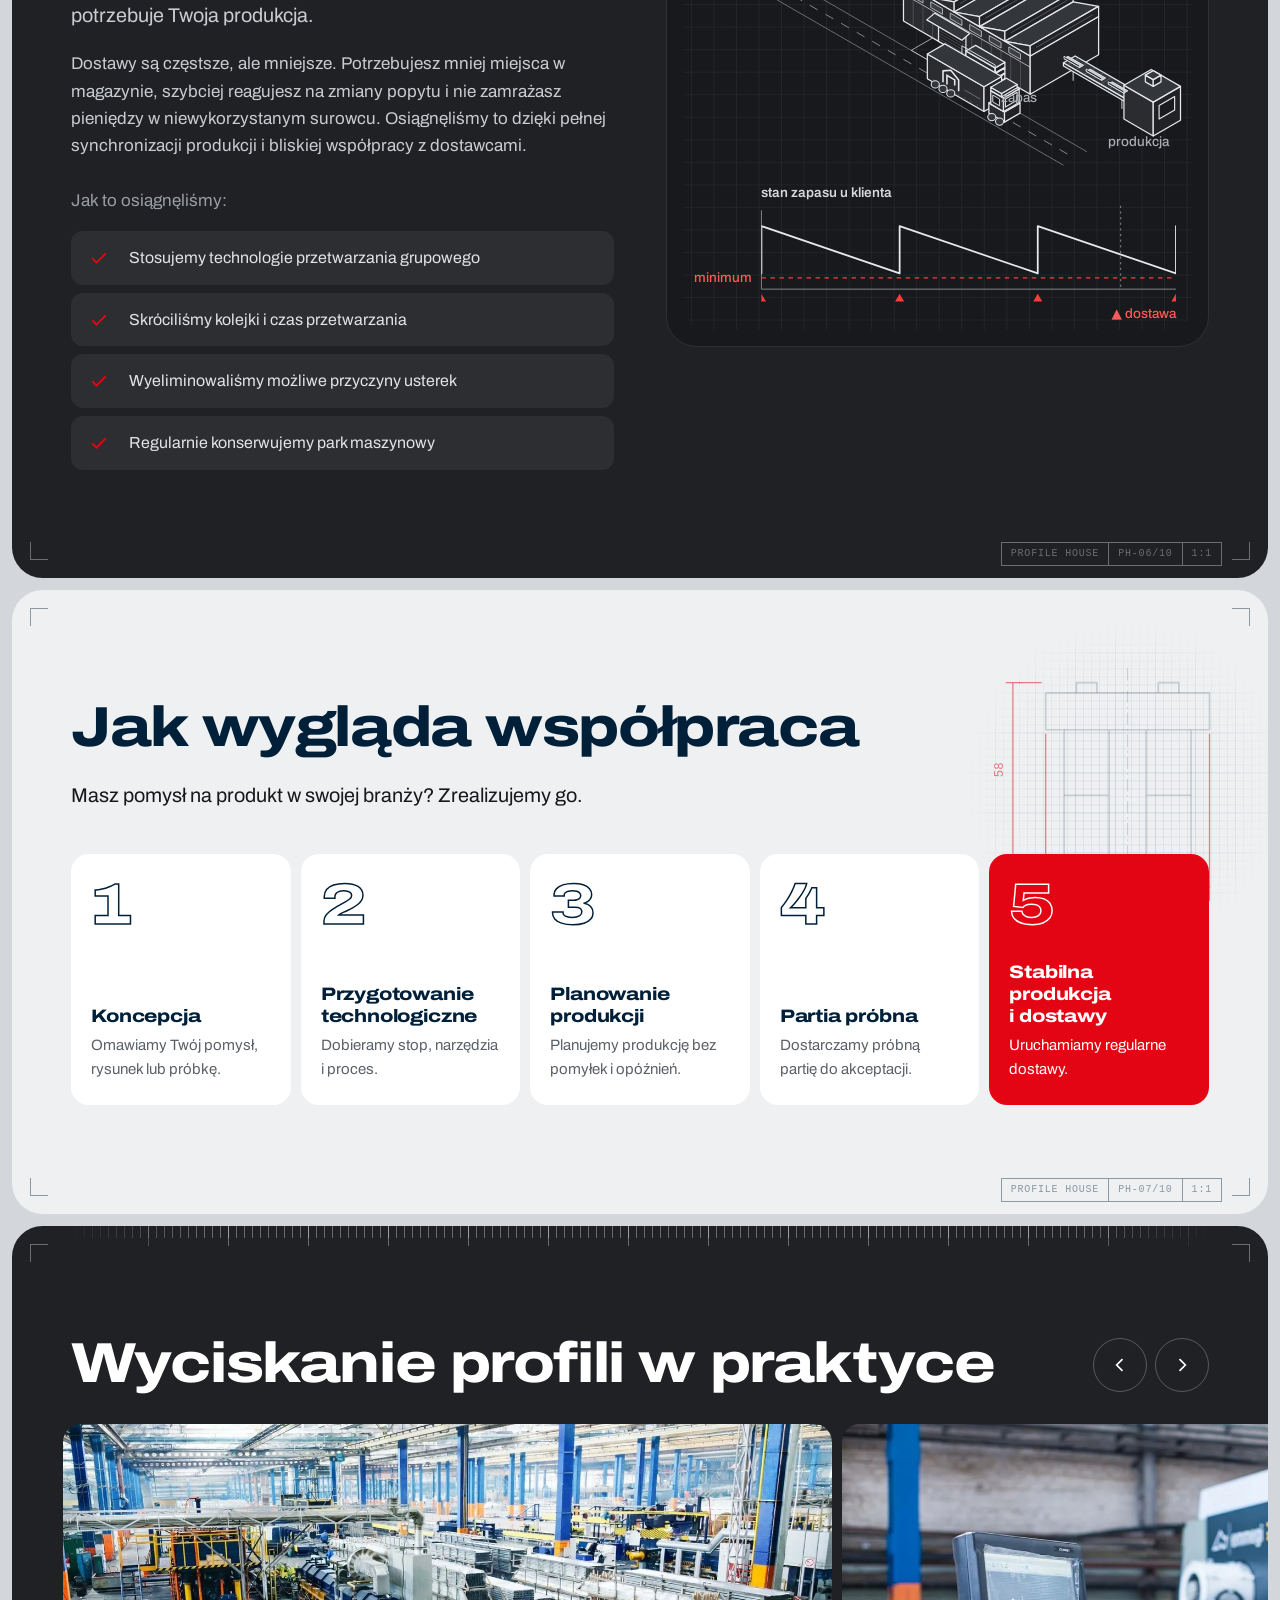
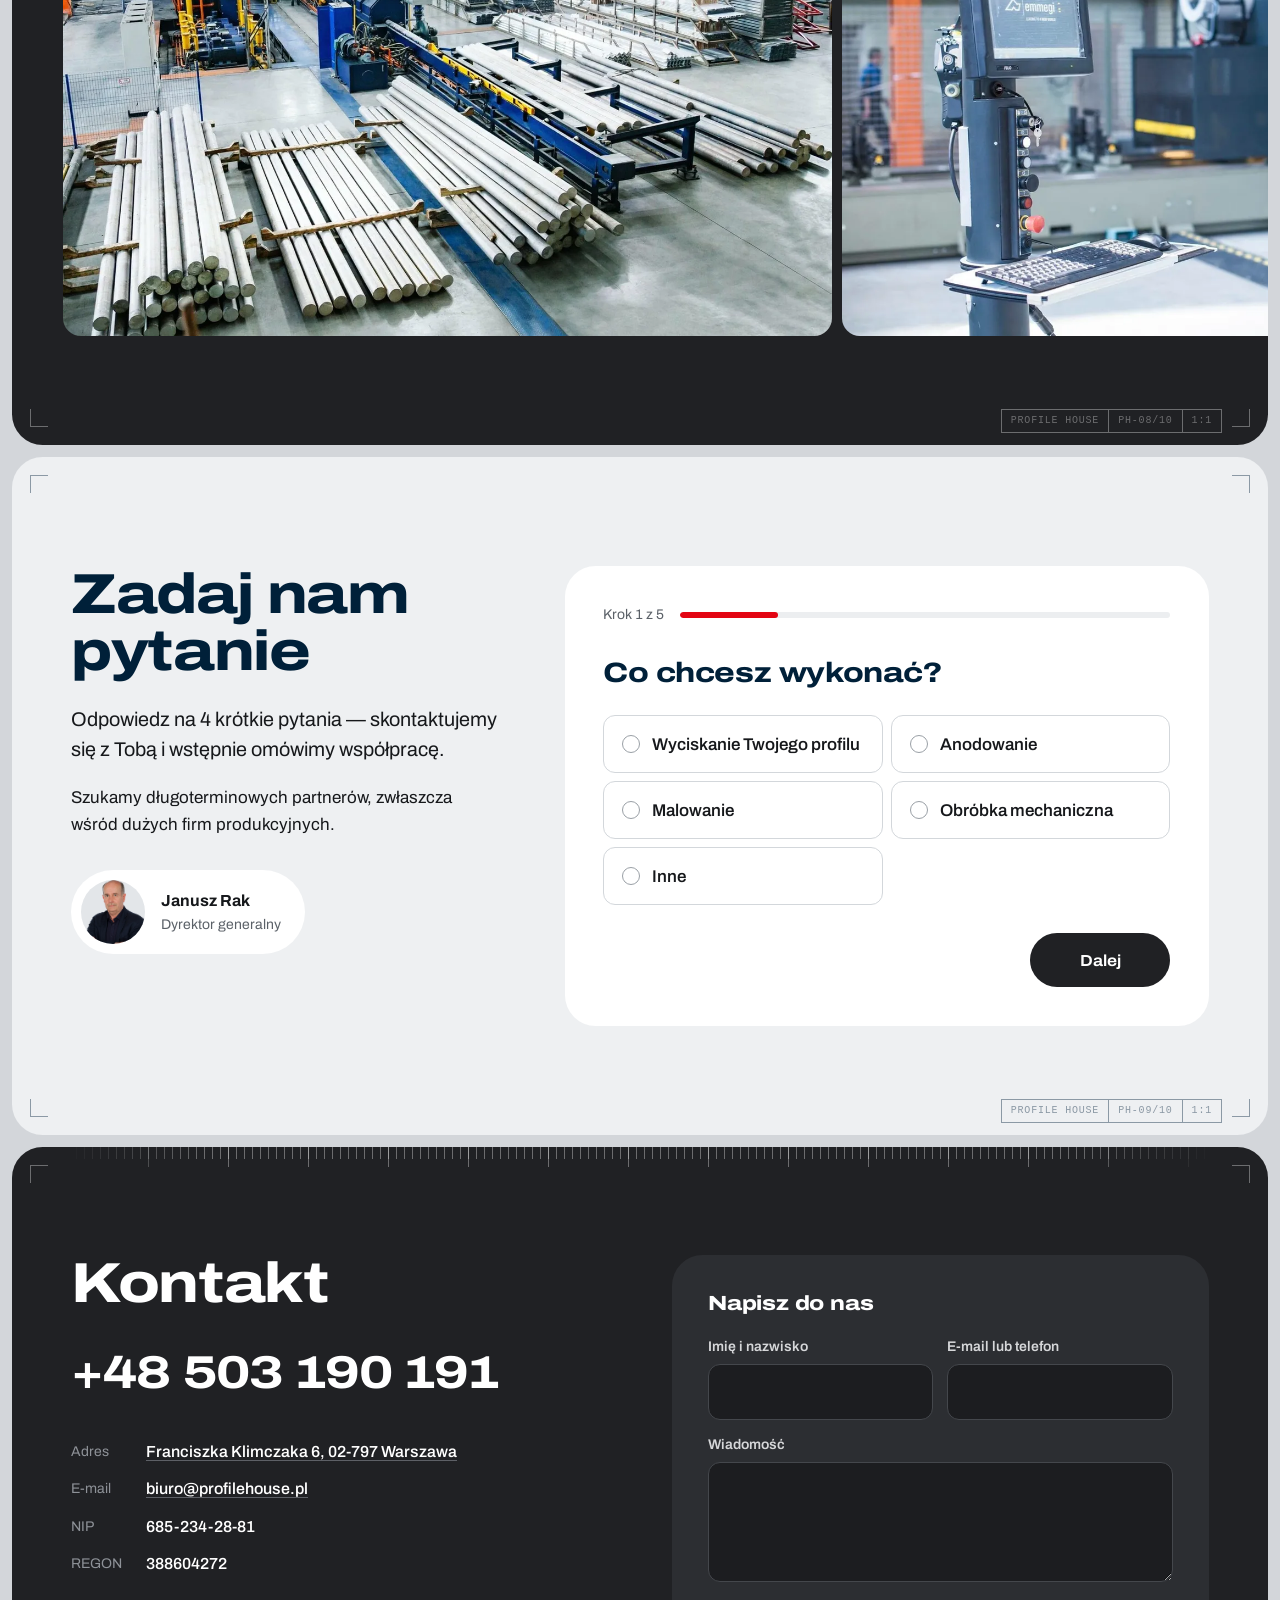
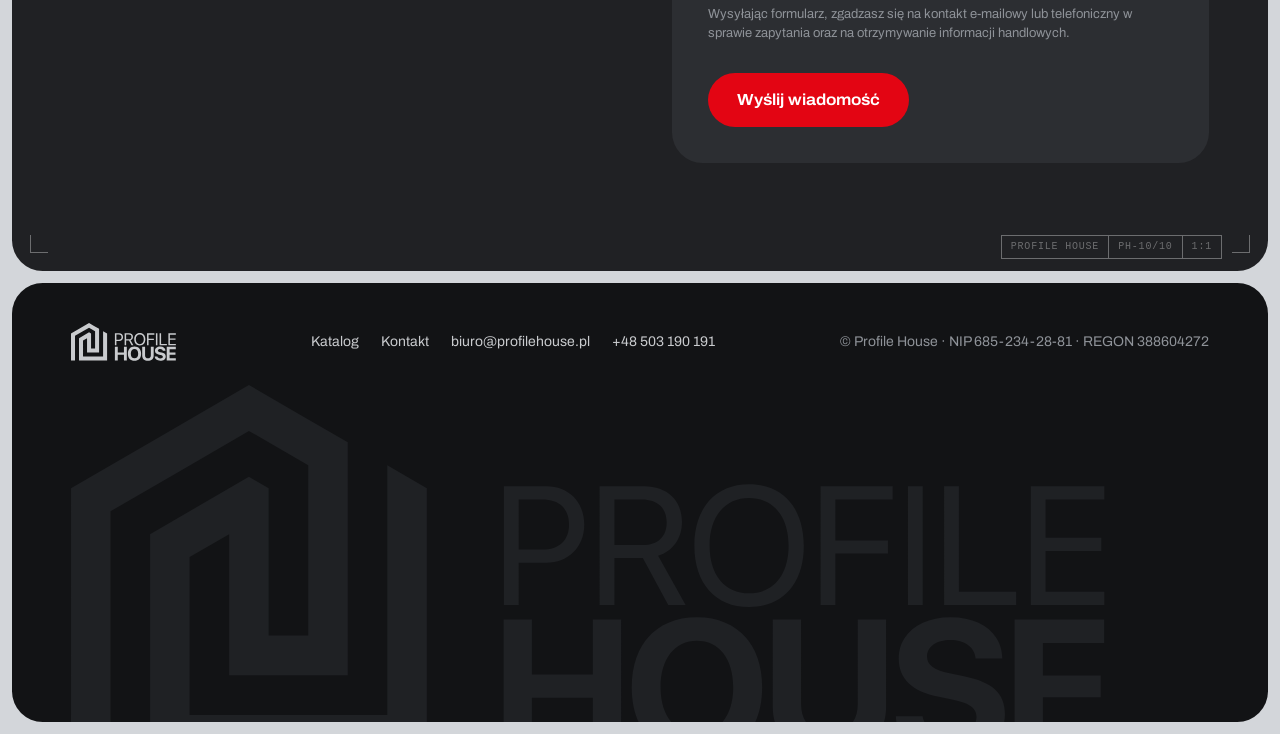
==== commit 309d5930: "Nowy nagłówek na okładkach linków: „według Twojego projektu” Co-Authored-By: Claude Opus 5.5 <norepl" ====
--- a/index.html
+++ b/index.html
@@ -16,7 +16,7 @@
 <meta property="og:title" content="Profile House — producent i dostawca profili aluminiowych">
 <meta property="og:description" content="Produkujemy i dostarczamy profile aluminiowe dla firm w Polsce i w Europie: wyciskanie, anodowanie, obróbka CNC, malowanie, montaż. Dostawy Just In Time.">
 <meta property="og:url" content="https://profilehouse.pl/">
-<meta property="og:image" content="https://profilehouse.pl/assets/og/og-pl.jpg">
+<meta property="og:image" content="https://profilehouse.pl/assets/og/og-pl.jpg?v=dc8b996a">
 <meta property="og:image:width" content="1200">
 <meta property="og:image:height" content="630">
 <meta property="og:image:alt" content="Profile House">
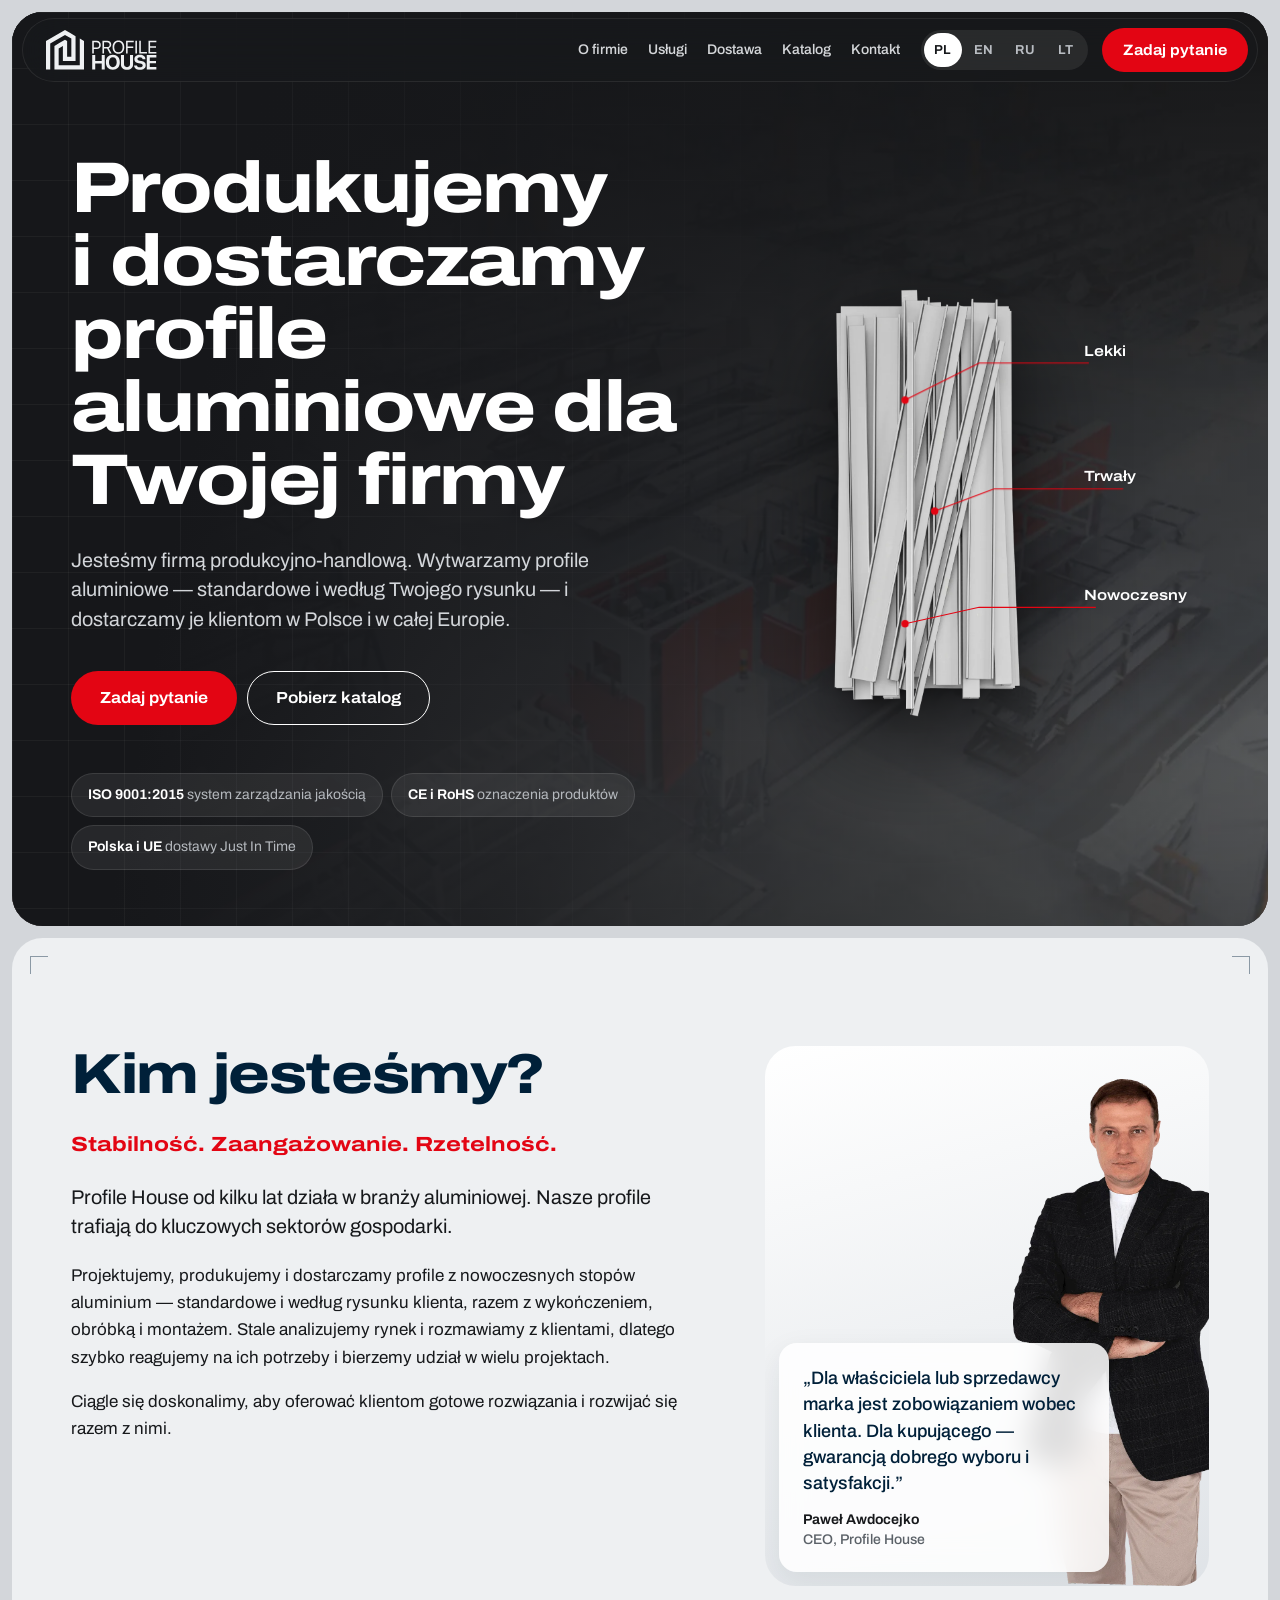
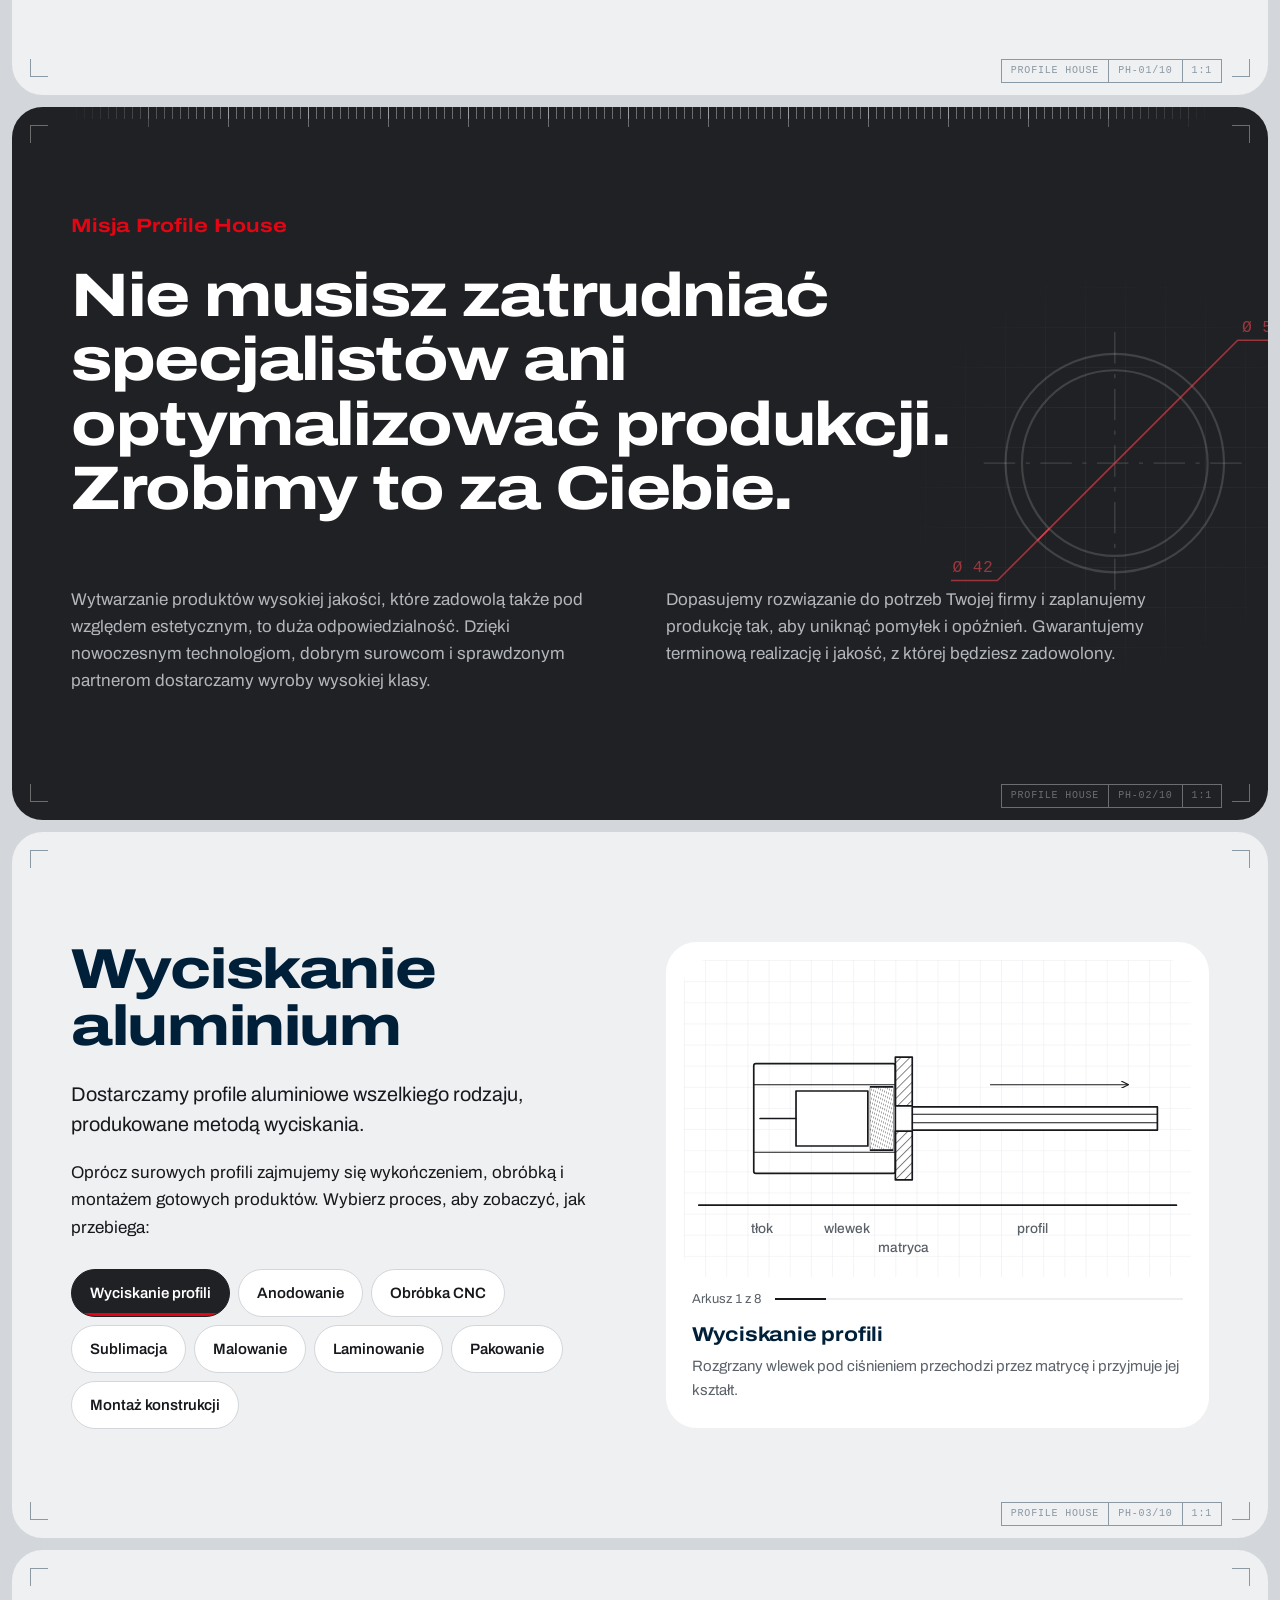
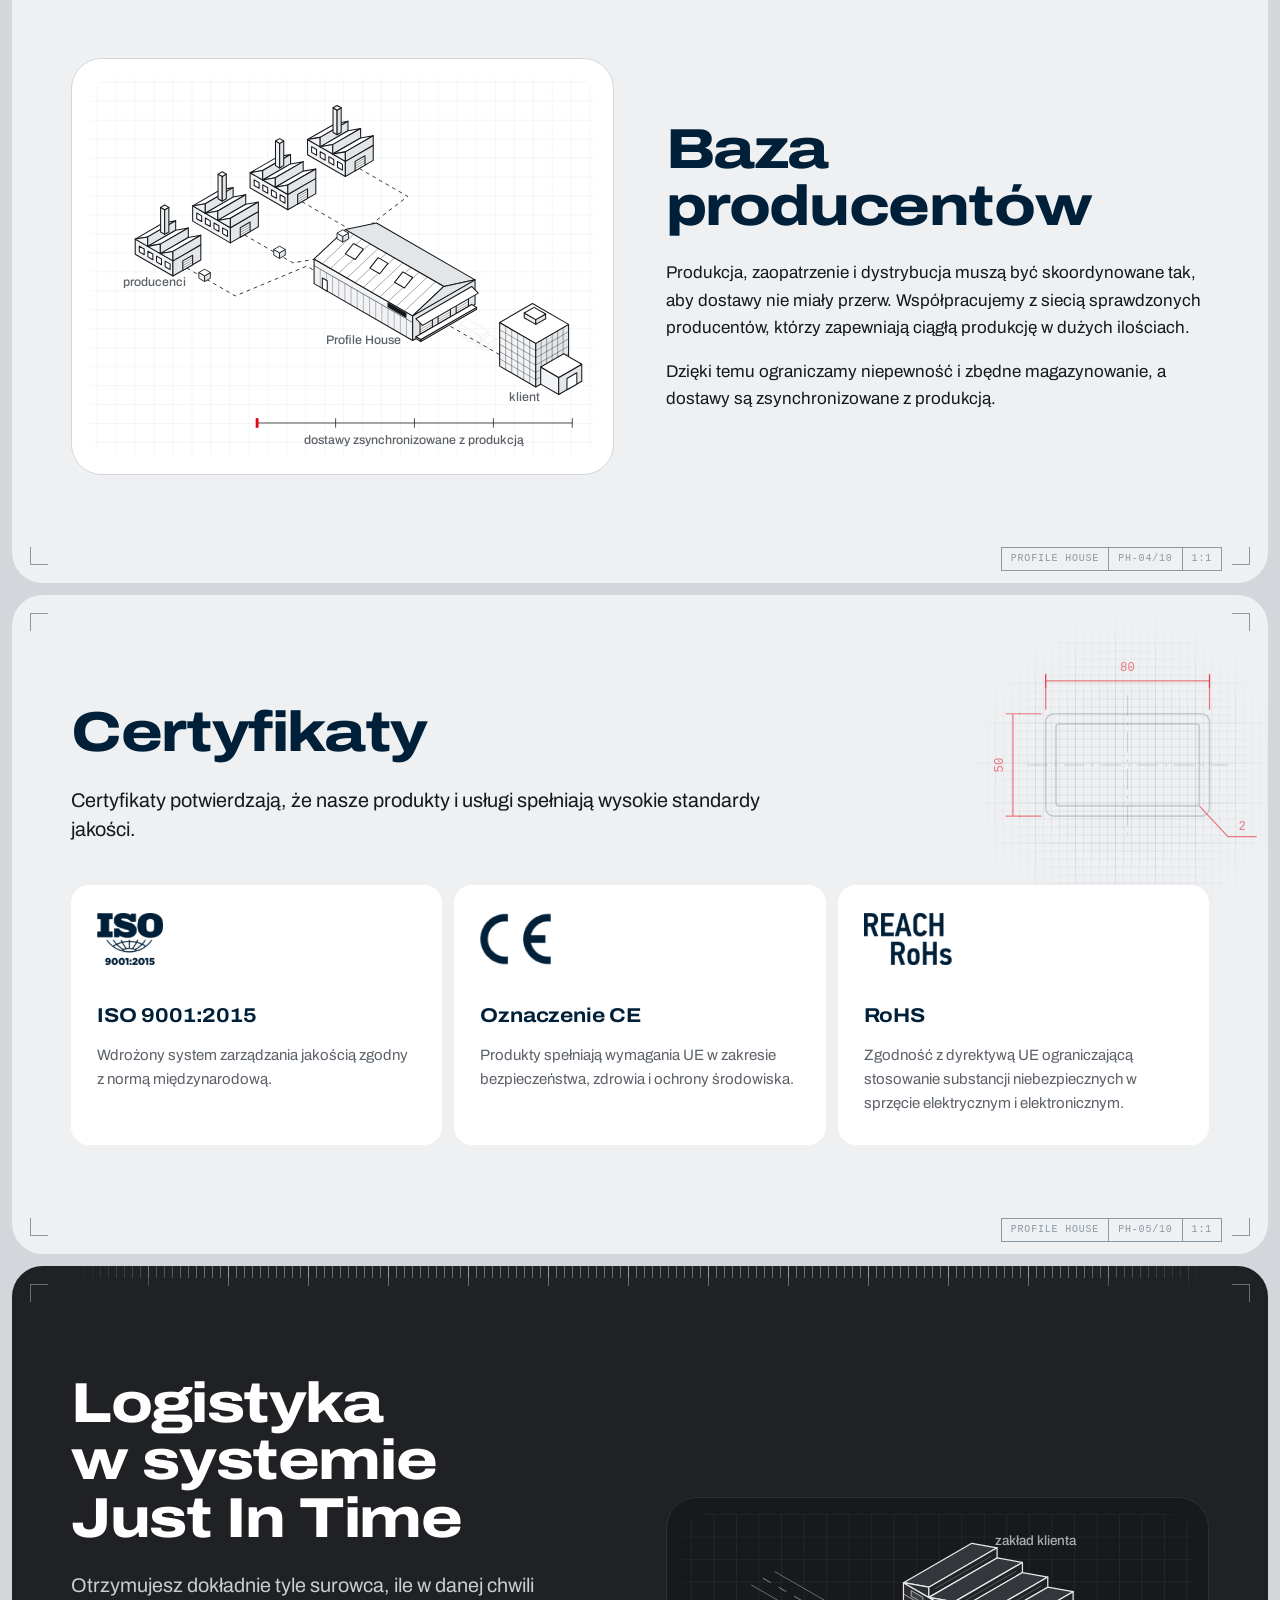
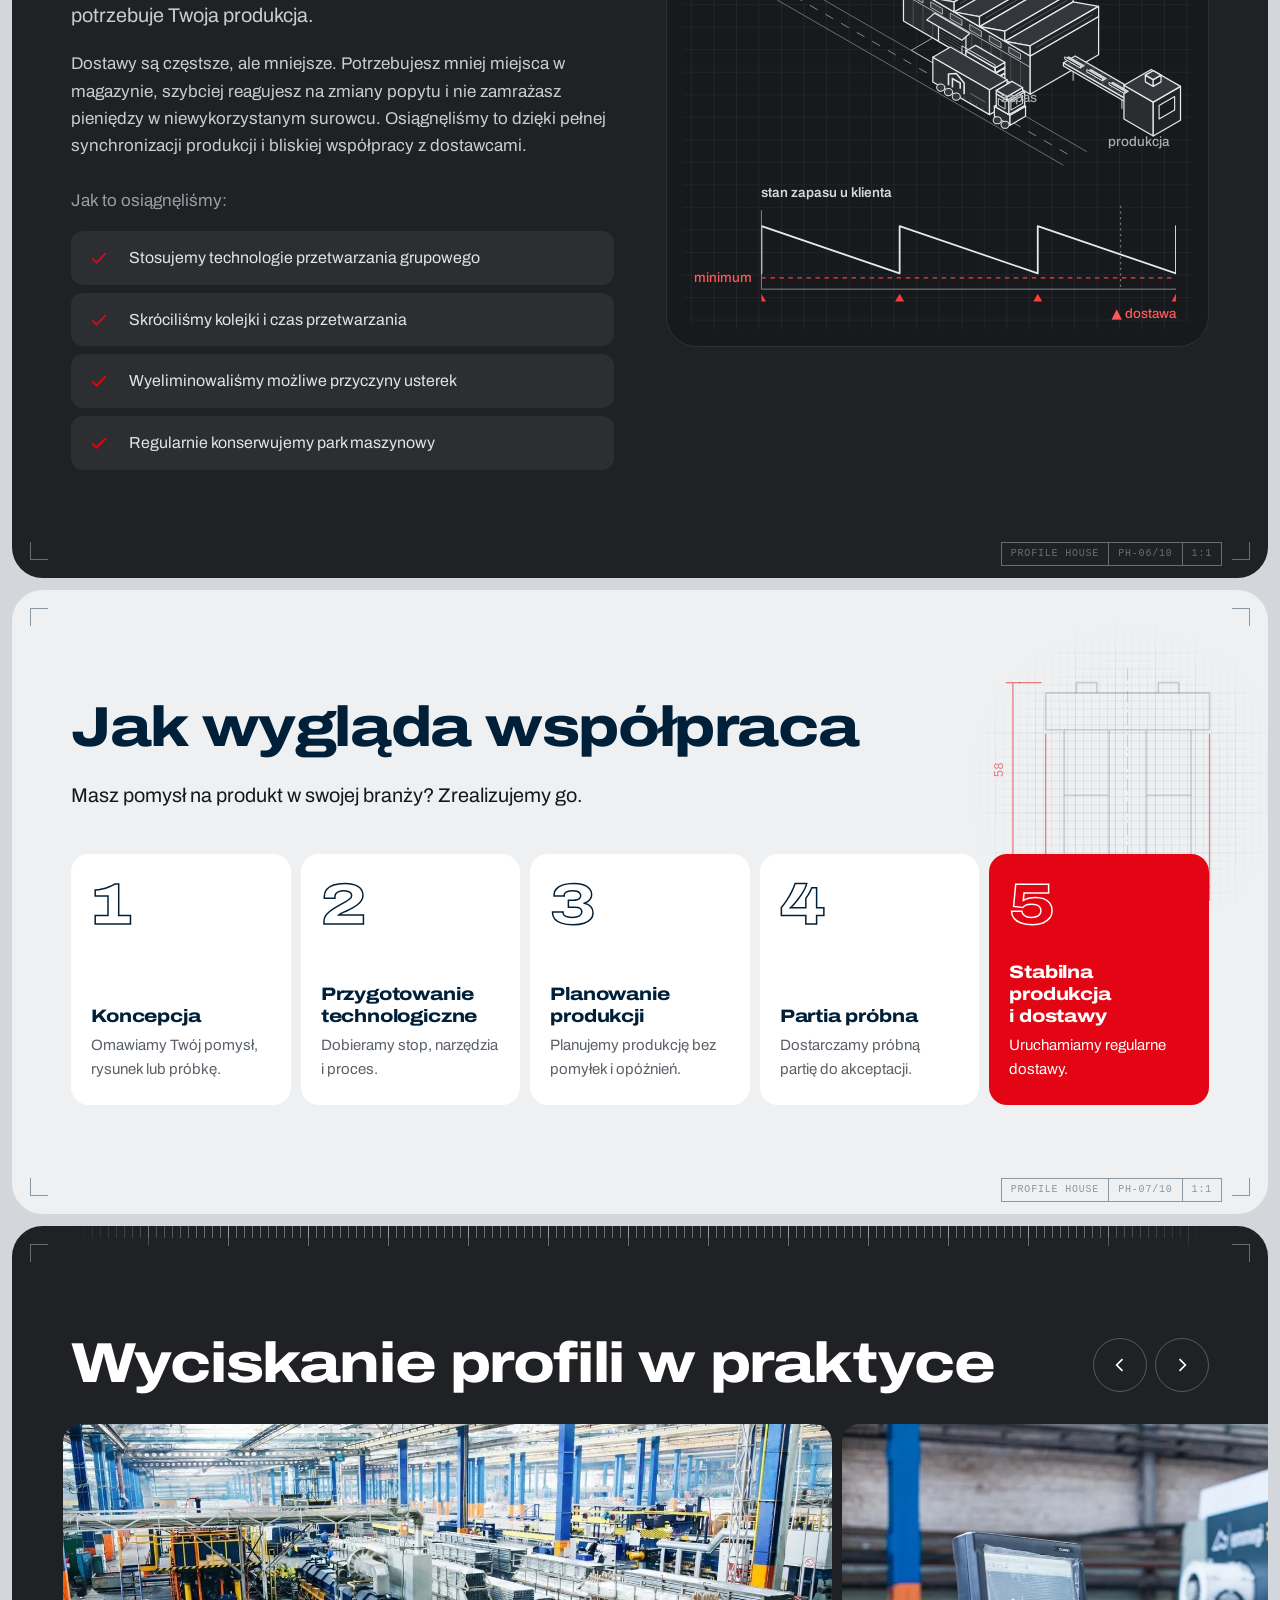
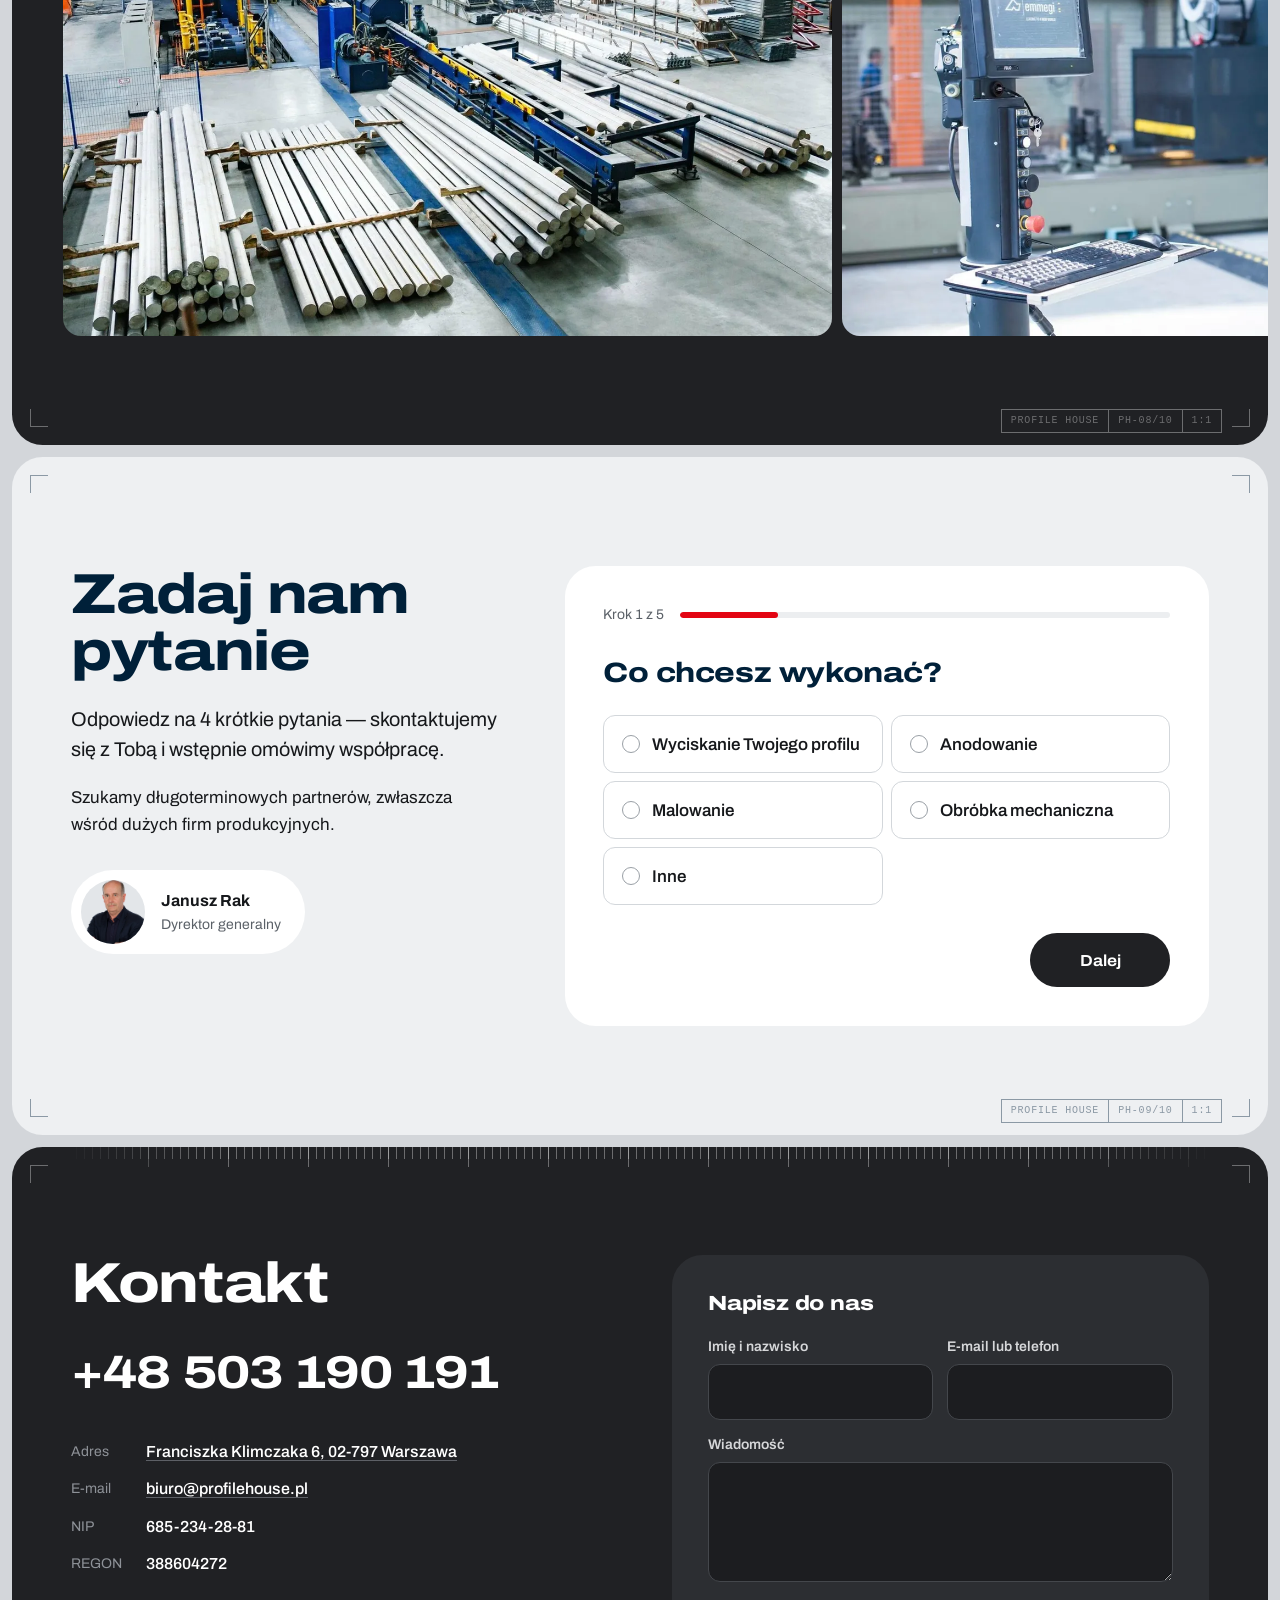
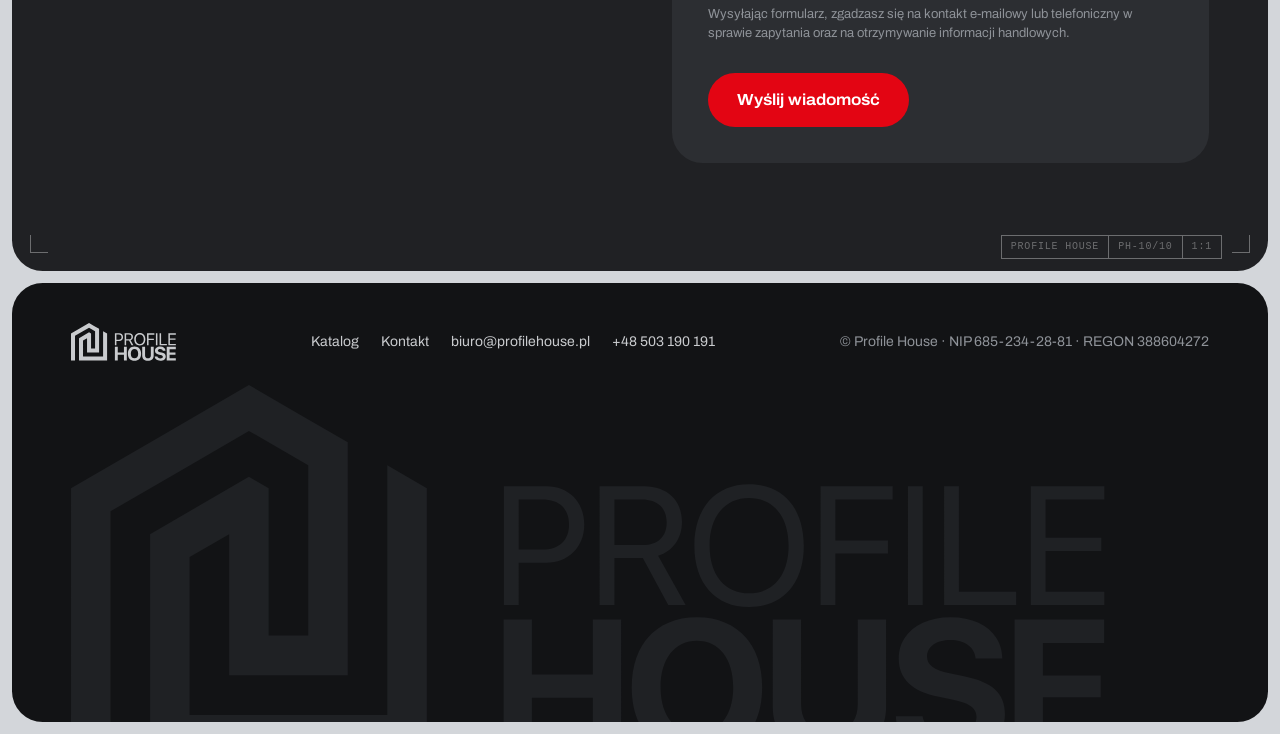
==== commit 372d2179: "Okładki linków bez ISO/CE/RoHS Co-Authored-By: Claude Opus 5.5 <noreply@anthropic.com> Claude-Sessio" ====
--- a/index.html
+++ b/index.html
@@ -16,7 +16,7 @@
 <meta property="og:title" content="Profile House — producent i dostawca profili aluminiowych">
 <meta property="og:description" content="Produkujemy i dostarczamy profile aluminiowe dla firm w Polsce i w Europie: wyciskanie, anodowanie, obróbka CNC, malowanie, montaż. Dostawy Just In Time.">
 <meta property="og:url" content="https://profilehouse.pl/">
-<meta property="og:image" content="https://profilehouse.pl/assets/og/og-pl.jpg?v=dc8b996a">
+<meta property="og:image" content="https://profilehouse.pl/assets/og/og-pl.jpg?v=f13c097a">
 <meta property="og:image:width" content="1200">
 <meta property="og:image:height" content="630">
 <meta property="og:image:alt" content="Profile House">
